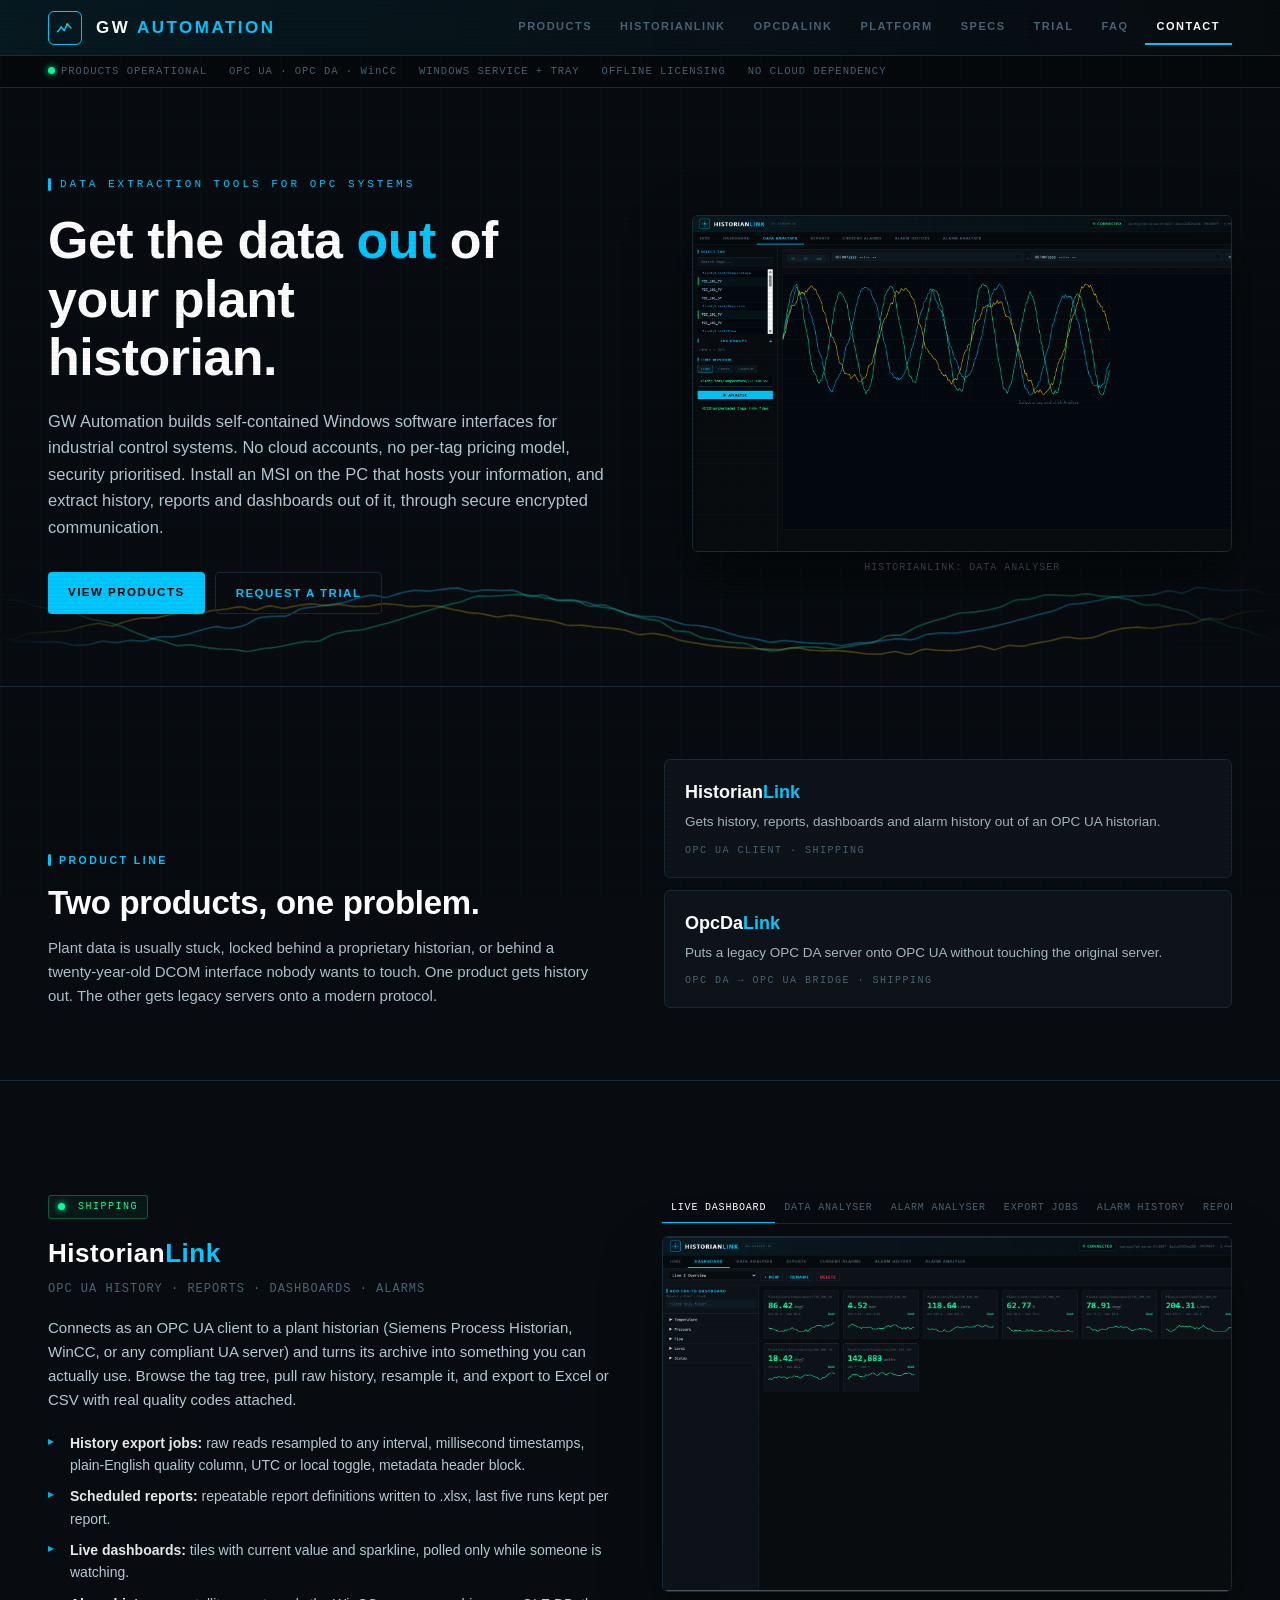
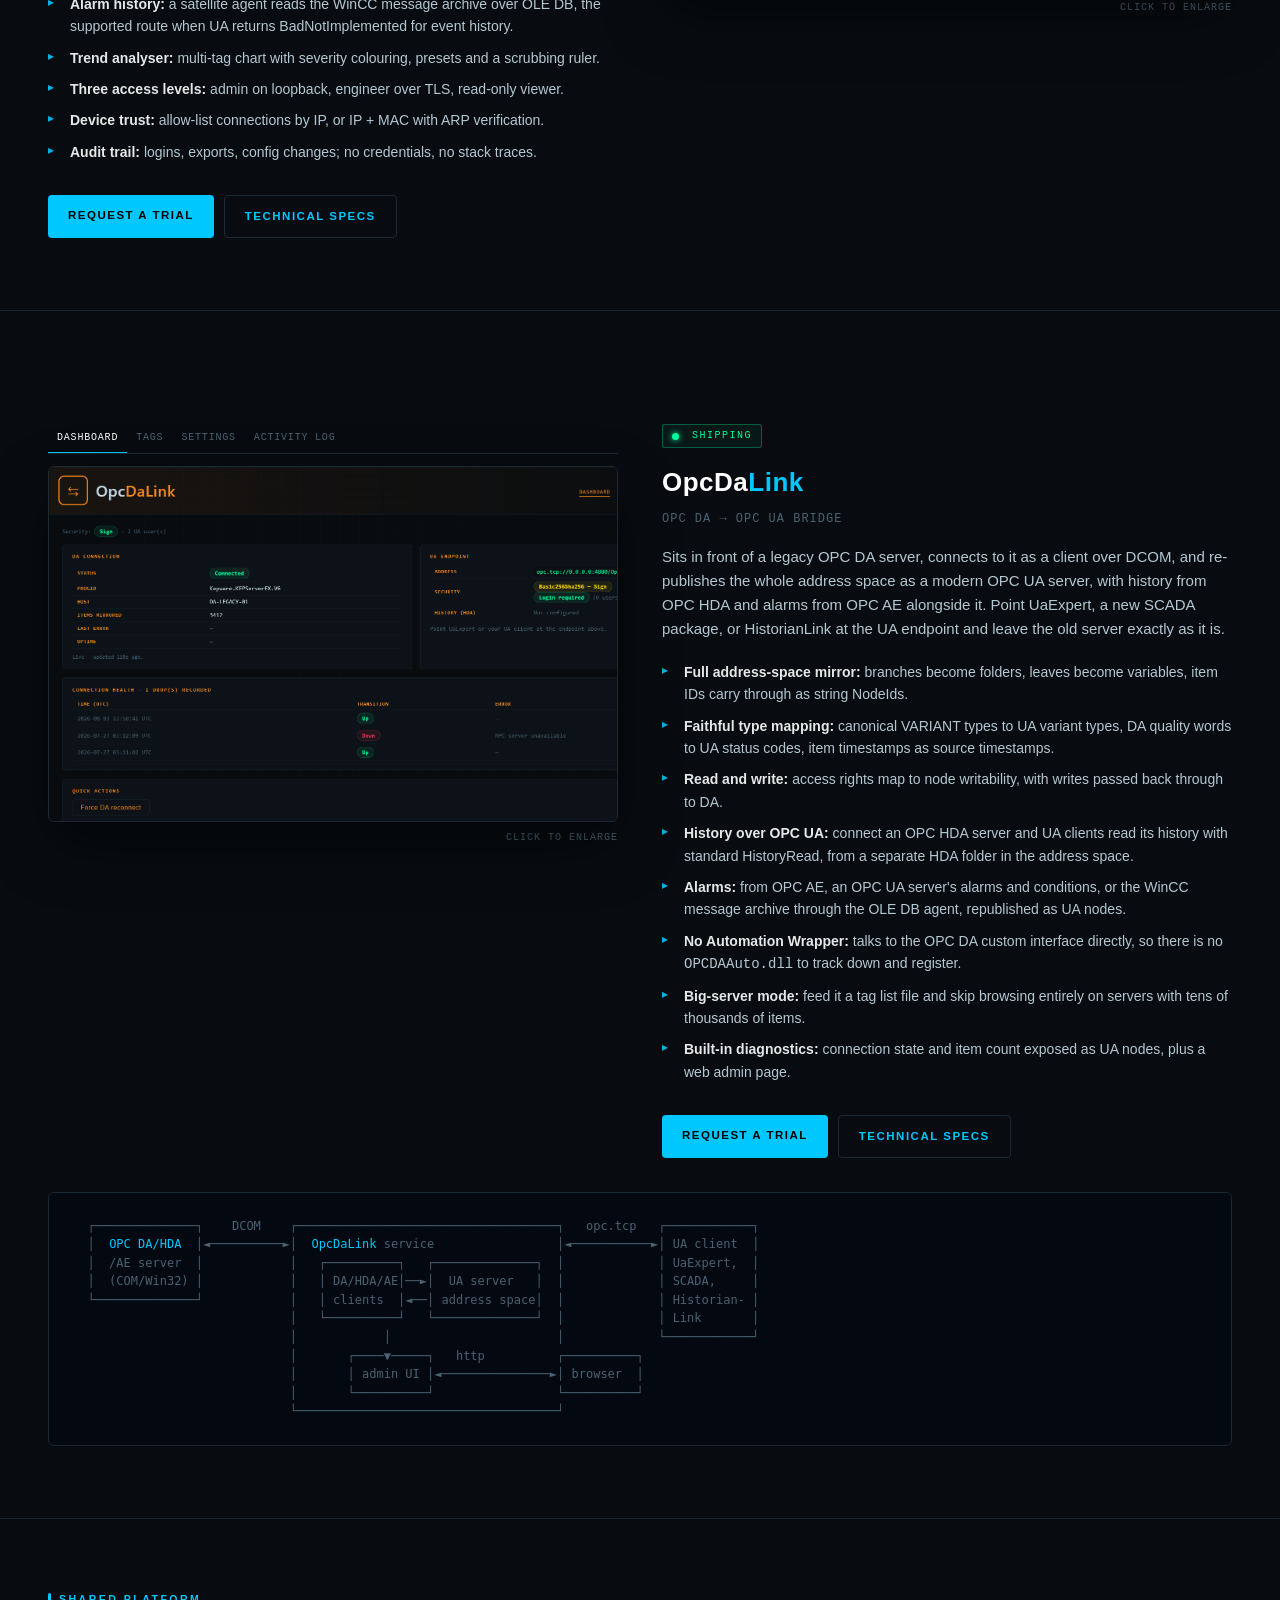
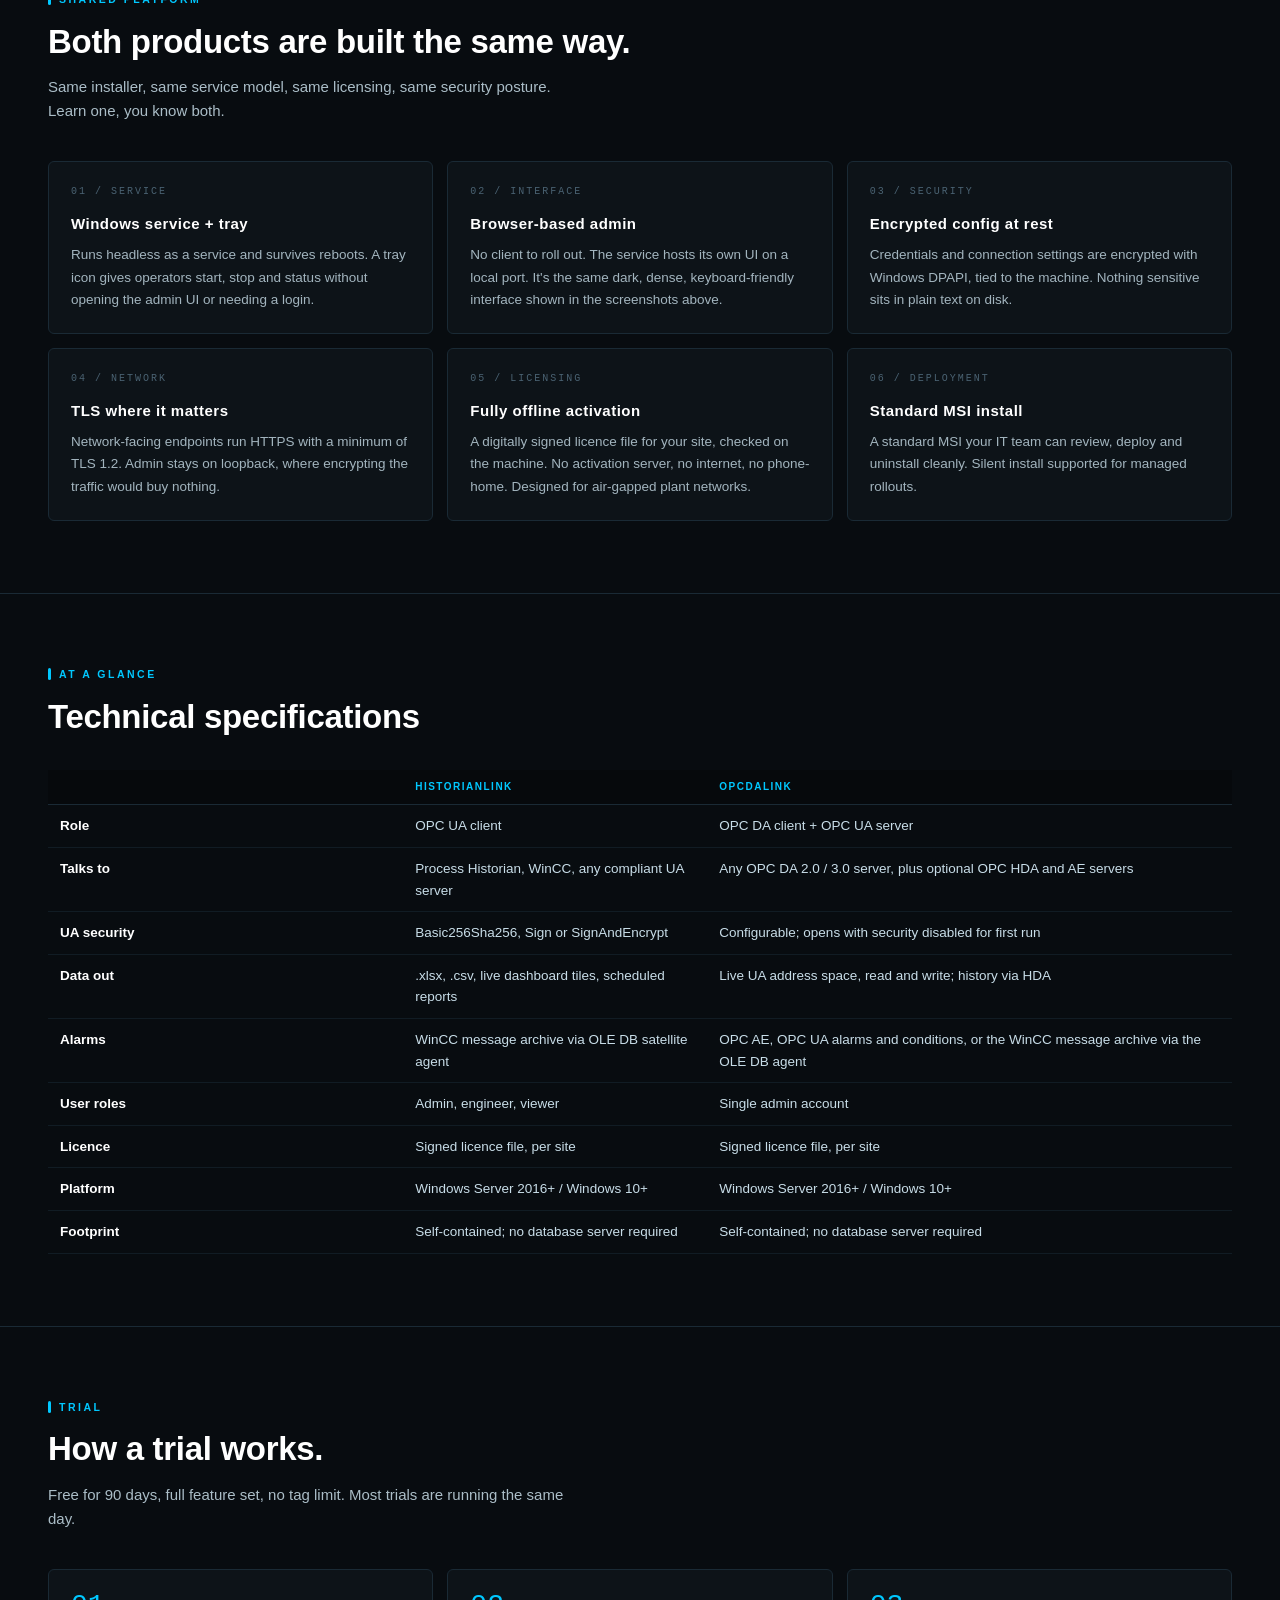
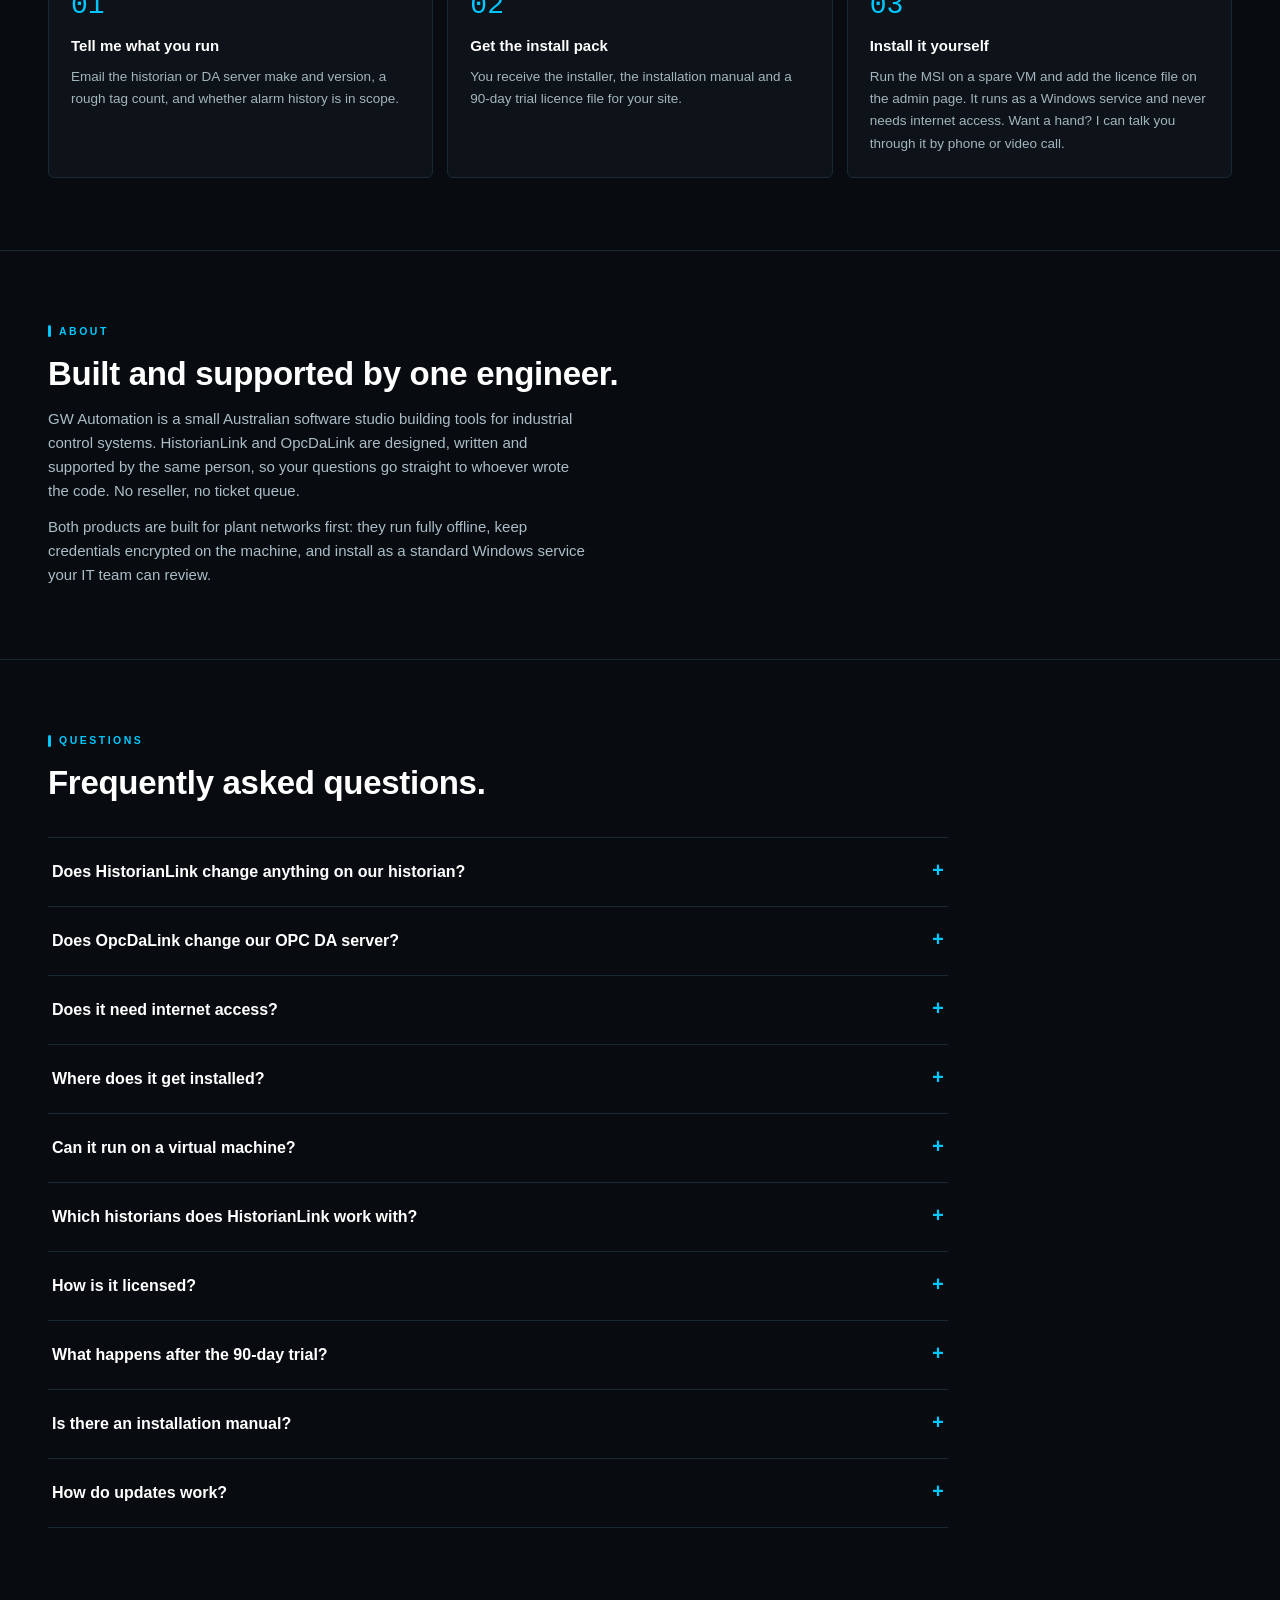
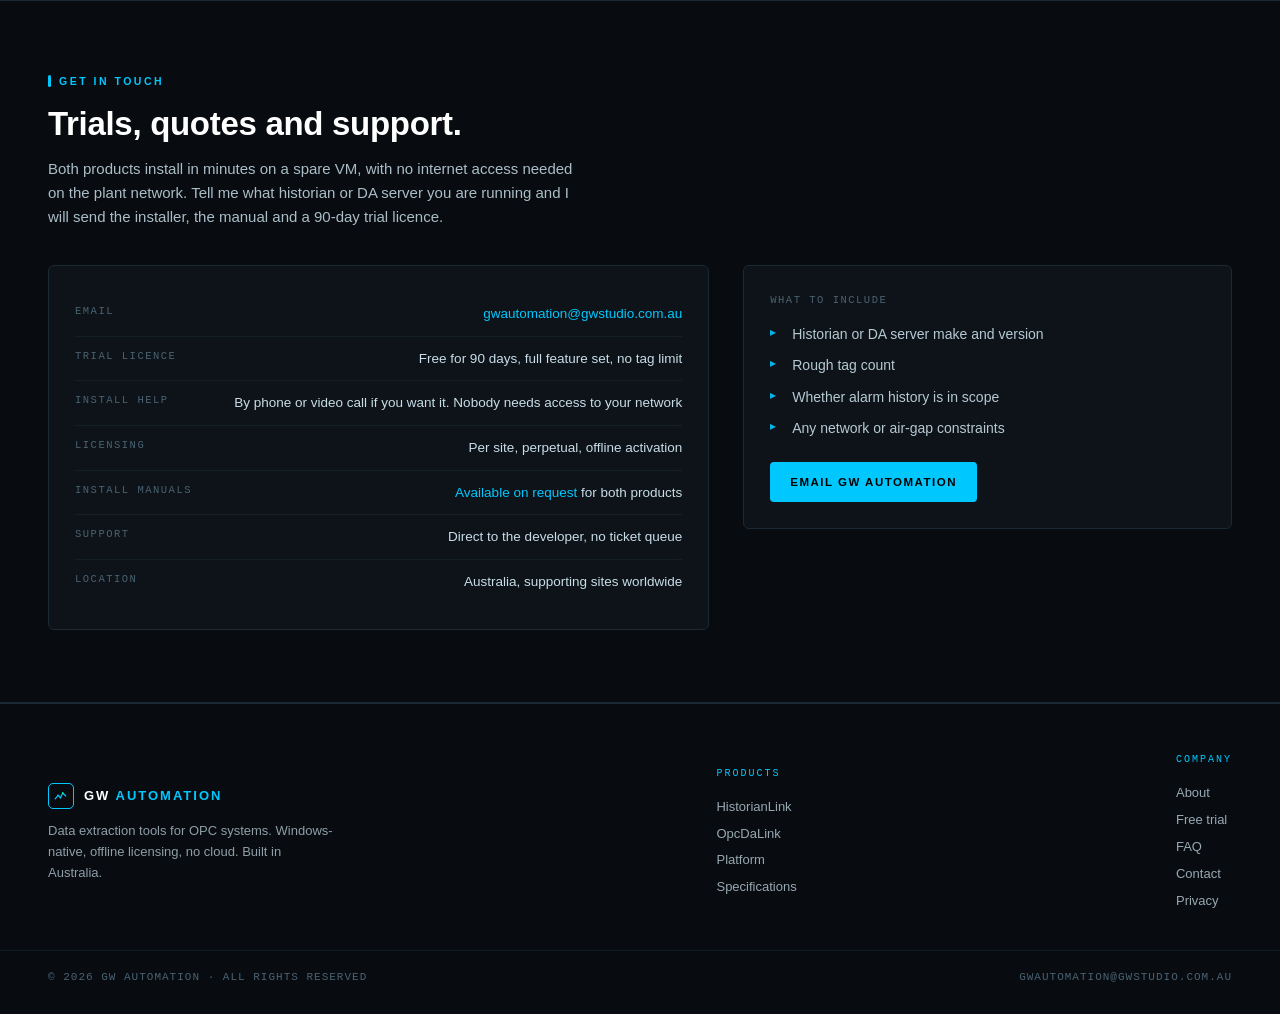
==== index.html @ f0b60c88 "Remove em dashes from site copy; fix mobile horizontal scroll - Replace every em dash with natural p" ====
<!DOCTYPE html>
<html lang="en">
<head>
<meta charset="UTF-8">
<meta name="google-site-verification" content="ki7vluGRbvZJBGD0169rjvu5cZpHx4faEcWooFUYq0U">
<meta http-equiv="Cache-Control" content="no-cache, no-store, must-revalidate">
<meta http-equiv="Pragma" content="no-cache">
<meta http-equiv="Expires" content="0">
<meta name="viewport" content="width=device-width,initial-scale=1">
<meta http-equiv="Content-Security-Policy" content="default-src 'self'; script-src 'self' 'sha256-G50p3OQJdzmNSHgmrckkRv9E5DVGNkEspwW0gLrWXBE=' https://static.cloudflareinsights.com; style-src 'self' 'unsafe-inline'; img-src 'self' data:; font-src 'self'; connect-src 'self' https://cloudflareinsights.com; object-src 'none'; base-uri 'self'; form-action 'none'; upgrade-insecure-requests">
<meta name="referrer" content="strict-origin-when-cross-origin">
<meta name="theme-color" content="#080c10">
<title>GW Automation | Data extraction tools for OPC systems</title>
<meta name="description" content="GW Automation builds Windows-native OPC tooling: HistorianLink for OPC UA history extraction, reporting and dashboards, and OpcDaLink for bridging legacy OPC DA servers to OPC UA.">
<link rel="icon" href="assets/favicon.ico" sizes="48x48">
<link rel="icon" href="assets/favicon.svg" type="image/svg+xml">
<link rel="icon" href="favicon-96.png" type="image/png" sizes="96x96">
<link rel="apple-touch-icon" href="apple-touch-icon.png">
<link rel="manifest" href="site.webmanifest">
<link rel="canonical" href="https://opctools.gwstudio.com.au/">
<meta property="og:type" content="website">
<meta property="og:site_name" content="GW Automation">
<meta property="og:url" content="https://opctools.gwstudio.com.au/">
<meta property="og:title" content="GW Automation | Data extraction tools for OPC systems">
<meta property="og:description" content="HistorianLink gets history, reports and alarms out of your OPC UA historian. OpcDaLink puts legacy OPC DA servers onto OPC UA. Windows-native, offline licensing, no cloud.">
<meta property="og:image" content="https://opctools.gwstudio.com.au/assets/og-card.png">
<meta property="og:image:width" content="1200">
<meta property="og:image:height" content="630">
<meta property="og:image:alt" content="GW Automation - Data extraction tools for OPC systems: HistorianLink and OpcDaLink">
<meta name="twitter:image" content="https://opctools.gwstudio.com.au/assets/og-card.png">
<meta name="twitter:card" content="summary_large_image">
<script>document.documentElement.className+=' js'</script>
<link rel="stylesheet" href="assets/site.css?v=5">
</head>
<body>

<header>
  <div class="hdr">
    <div class="logo" aria-hidden="true">
      <svg viewBox="0 0 24 24" fill="none" stroke="#00c8ff" stroke-width="2" stroke-linecap="round">
        <path d="M2 17l5-6 4 4 4-8 5 5"/><circle cx="7" cy="11" r="1.4" fill="#00c8ff" stroke="none"/>
        <circle cx="11" cy="15" r="1.4" fill="#00c8ff" stroke="none"/><circle cx="15" cy="7" r="1.4" fill="#00ff9d" stroke="none"/>
      </svg>
    </div>
    <span class="brand" id="txt-brand">GW <em>Automation</em></span>
    <button class="menu-btn" id="menuBtn" aria-label="Toggle menu" aria-expanded="false">≡</button>
    <nav id="nav">
      <a href="#products">Products</a>
      <a href="#historianlink">HistorianLink</a>
      <a href="#opcdalink">OpcDaLink</a>
      <a href="#platform">Platform</a>
      <a href="#specs">Specs</a>
      <a href="#trial">Trial</a>
      <a href="#faq">FAQ</a>
      <a href="#contact">Contact</a>
    </nav>
  </div>
</header>

<div class="strip">
  <div class="wrap" id="txt-status-strip"><span><span class="dot"></span>PRODUCTS OPERATIONAL</span><span>OPC UA · OPC DA · WinCC</span><span>WINDOWS SERVICE + TRAY</span><span>OFFLINE LICENSING</span><span>NO CLOUD DEPENDENCY</span></div>
</div>

<!-- ═══ HERO ═══ -->
<div class="hero">
  <canvas id="heroLines" aria-hidden="true"></canvas>
  <div class="wrap hero-grid">
    <div>
      <div class="eyebrow" id="txt-hero-eyebrow">Data extraction tools for OPC systems</div>
      <h1 id="txt-hero-title">Get the data <em>out</em> of your plant historian.</h1>
      <p class="lede" id="txt-hero-lede">GW Automation builds self-contained Windows software interfaces for industrial control systems. No cloud accounts, no per-tag pricing model, security prioritised. Install an MSI on the PC that hosts your information, and extract history, reports and dashboards out of it, through secure encrypted communication.</p>
      <div class="cta-row">
        <a href="#products" class="btn btn-a" id="txt-cta-primary">View products</a>
        <a href="#contact" class="btn btn-g" id="txt-cta-secondary">Request a trial</a>
      </div>
    </div>
    <div class="hero-media">
      <div class="shot">
        <img src="assets/hl-analyser.png?v=1" alt="HistorianLink data analyser plotting several historian tags over seven days" fetchpriority="high">
      </div>
      <div class="shot-cap">HistorianLink: data analyser</div>
    </div>
  </div>
</div>

<!-- ═══ PRODUCTS ═══ -->
<section id="products">
  <div class="wrap">
    <div class="intro-grid">
      <div>
        <div class="st" id="txt-products-eyebrow">Product line</div>
        <h2 id="txt-products-title">Two products, one problem.</h2>
        <p class="sub" id="txt-products-sub">Plant data is usually stuck, locked behind a proprietary historian, or behind a twenty-year-old DCOM interface nobody wants to touch. One product gets history out. The other gets legacy servers onto a modern protocol.</p>
      </div>
      <div class="pcards">
        <a class="pcard" href="#historianlink"><div class="pn">Historian<em>Link</em></div><div class="pd">Gets history, reports, dashboards and alarm history out of an OPC UA historian.</div><div class="pt">OPC UA client · Shipping</div></a>
        <a class="pcard" href="#opcdalink"><div class="pn">OpcDa<em>Link</em></div><div class="pd">Puts a legacy OPC DA server onto OPC UA without touching the original server.</div><div class="pt">OPC DA → OPC UA bridge · Shipping</div></a>
      </div>
    </div>
  </div>
</section>

<!-- ── HistorianLink ── -->
<section id="historianlink">
  <div class="wrap">
    <div class="prod">
      <div class="prod-copy rv">
        <span class="badge live" id="txt-hl-badge"><span class="dot"></span><span id="txt-hl-badge-text">Shipping</span></span>
        <h3 id="txt-hl-title">Historian<em>Link</em></h3>
        <div class="tagline" id="txt-hl-tagline">OPC UA history · reports · dashboards · alarms</div>
        <p class="body" id="txt-hl-body">Connects as an OPC UA client to a plant historian (Siemens Process Historian, WinCC, or any compliant UA server) and turns its archive into something you can actually use. Browse the tag tree, pull raw history, resample it, and export to Excel or CSV with real quality codes attached.</p>
        <ul class="feat" id="txt-hl-features">
          <li><b>History export jobs:</b> raw reads resampled to any interval, millisecond timestamps, plain-English quality column, UTC or local toggle, metadata header block.</li>
          <li><b>Scheduled reports:</b> repeatable report definitions written to .xlsx, last five runs kept per report.</li>
          <li><b>Live dashboards:</b> tiles with current value and sparkline, polled only while someone is watching.</li>
          <li><b>Alarm history:</b> a satellite agent reads the WinCC message archive over OLE DB, the supported route when UA returns BadNotImplemented for event history.</li>
          <li><b>Trend analyser:</b> multi-tag chart with severity colouring, presets and a scrubbing ruler.</li>
          <li><b>Three access levels:</b> admin on loopback, engineer over TLS, read-only viewer.</li>
          <li><b>Device trust:</b> allow-list connections by IP, or IP + MAC with ARP verification.</li>
          <li><b>Audit trail:</b> logins, exports, config changes; no credentials, no stack traces.</li>
        </ul>
        <div class="cta-row">
          <a href="#contact" class="btn btn-a" id="txt-hl-cta-primary">Request a trial</a>
          <a href="#specs" class="btn btn-g" id="txt-hl-cta-secondary">Technical specs</a>
        </div>
      </div>

      <div class="prod-media rv viewer" data-viewer>
        <div class="vtabs" role="tablist" aria-label="HistorianLink screens">
          <button role="tab" type="button" aria-selected="true" tabindex="0" data-src="assets/hl-dashboard.png?v=1" data-alt="HistorianLink live dashboard tiles">Live dashboard</button>
          <button role="tab" type="button" aria-selected="false" tabindex="-1" data-src="assets/hl-analyser.png?v=1" data-alt="HistorianLink data analyser showing multiple tags over a seven day window">Data analyser</button>
          <button role="tab" type="button" aria-selected="false" tabindex="-1" data-src="assets/hl-alarm-analyser.png?v=1" data-alt="HistorianLink alarm analyser showing alarm counts by source">Alarm analyser</button>
          <button role="tab" type="button" aria-selected="false" tabindex="-1" data-src="assets/hl-export.png?v=1" data-alt="HistorianLink export job queue with progress bars">Export jobs</button>
          <button role="tab" type="button" aria-selected="false" tabindex="-1" data-src="assets/hl-alarms.png?v=1" data-alt="HistorianLink alarm history table with severity colouring">Alarm history</button>
          <button role="tab" type="button" aria-selected="false" tabindex="-1" data-src="assets/hl-reports.png?v=1" data-alt="HistorianLink scheduled reports configuration">Reports</button>
        </div>
        <div class="shot" role="tabpanel">
          <img src="assets/hl-dashboard.png?v=1" alt="HistorianLink live dashboard tiles" loading="lazy">
        </div>
        <div class="vhint">Click to enlarge</div>
      </div>
    </div>
  </div>
</section>

<!-- ── OpcDaLink ── -->
<section id="opcdalink">
  <div class="wrap">
    <div class="prod flip">
      <div class="prod-copy rv">
        <span class="badge live" id="txt-da-badge"><span class="dot"></span><span id="txt-da-badge-text">Shipping</span></span>
        <h3 id="txt-da-title">OpcDa<em>Link</em></h3>
        <div class="tagline" id="txt-da-tagline">OPC DA → OPC UA bridge</div>
        <p class="body" id="txt-da-body">Sits in front of a legacy OPC DA server, connects to it as a client over DCOM, and re-publishes the whole address space as a modern OPC UA server, with history from OPC HDA and alarms from OPC AE alongside it. Point UaExpert, a new SCADA package, or HistorianLink at the UA endpoint and leave the old server exactly as it is.</p>
        <ul class="feat" id="txt-da-features">
          <li><b>Full address-space mirror:</b> branches become folders, leaves become variables, item IDs carry through as string NodeIds.</li>
          <li><b>Faithful type mapping:</b> canonical VARIANT types to UA variant types, DA quality words to UA status codes, item timestamps as source timestamps.</li>
          <li><b>Read and write:</b> access rights map to node writability, with writes passed back through to DA.</li>
          <li><b>History over OPC UA:</b> connect an OPC HDA server and UA clients read its history with standard HistoryRead, from a separate HDA folder in the address space.</li>
          <li><b>Alarms:</b> from OPC AE, an OPC UA server's alarms and conditions, or the WinCC message archive through the OLE DB agent, republished as UA nodes.</li>
          <li><b>No Automation Wrapper:</b> talks to the OPC DA custom interface directly, so there is no <code>OPCDAAuto.dll</code> to track down and register.</li>
          <li><b>Big-server mode:</b> feed it a tag list file and skip browsing entirely on servers with tens of thousands of items.</li>
          <li><b>Built-in diagnostics:</b> connection state and item count exposed as UA nodes, plus a web admin page.</li>
        </ul>
        <div class="cta-row">
          <a href="#contact" class="btn btn-a" id="txt-da-cta-primary">Request a trial</a>
          <a href="#specs" class="btn btn-g" id="txt-da-cta-secondary">Technical specs</a>
        </div>
      </div>

      <div class="prod-media rv viewer" data-viewer>
        <div class="vtabs" role="tablist" aria-label="OpcDaLink screens">
          <button role="tab" type="button" aria-selected="true" tabindex="0" data-src="assets/da-dashboard.png?v=1" data-alt="OpcDaLink dashboard showing DA connection status, UA endpoint and mirrored item count">Dashboard</button>
          <button role="tab" type="button" aria-selected="false" tabindex="-1" data-src="assets/da-tags.png?v=1" data-alt="OpcDaLink tags page listing the mirrored DA address space with live values and quality">Tags</button>
          <button role="tab" type="button" aria-selected="false" tabindex="-1" data-src="assets/da-settings.png?v=1" data-alt="OpcDaLink settings page with DA connection, UA security and certificate configuration">Settings</button>
          <button role="tab" type="button" aria-selected="false" tabindex="-1" data-src="assets/da-logs.png?v=1" data-alt="OpcDaLink activity log showing sessions, writes and quality events">Activity log</button>
        </div>
        <div class="shot" role="tabpanel">
          <img src="assets/da-dashboard.png?v=1" alt="OpcDaLink dashboard showing DA connection status, UA endpoint and mirrored item count" loading="lazy">
        </div>
        <div class="vhint">Click to enlarge</div>
      </div>
    </div>

    <div class="arch rv" aria-label="OpcDaLink architecture diagram">
<pre>  ┌──────────────┐    DCOM    ┌────────────────────────────────────┐   opc.tcp   ┌────────────┐
  │  <b>OPC DA/HDA</b>  │◄──────────►│  <b>OpcDaLink</b> service                 │◄───────────►│ UA client  │
  │  /AE server  │            │   ┌──────────┐   ┌──────────────┐  │             │ UaExpert,  │
  │  (COM/Win32) │            │   │ DA/HDA/AE│──►│  UA server   │  │             │ SCADA,     │
  └──────────────┘            │   │ clients  │◄──│ address space│  │             │ Historian- │
                              │   └──────────┘   └──────────────┘  │             │ Link       │
                              │            │                       │             └────────────┘
                              │       ┌────▼─────┐   http          ┌──────────┐
                              │       │ admin UI │◄───────────────►│ browser  │
                              │       └──────────┘                 └──────────┘
                              └────────────────────────────────────┘</pre>
    </div>
  </div>
</section>

<!-- ═══ PLATFORM ═══ -->
<section id="platform">
  <div class="wrap">
    <div class="st" id="txt-platform-eyebrow">Shared platform</div>
    <h2 id="txt-platform-title">Both products are built the same way.</h2>
    <p class="sub" id="txt-platform-sub">Same installer, same service model, same licensing, same security posture. Learn one, you know both.</p>

    <div class="cards" id="txt-platform-cards">
      <div class="card rv"><div class="num">01 / SERVICE</div><h4>Windows service + tray</h4><p>Runs headless as a service and survives reboots. A tray icon gives operators start, stop and status without opening the admin UI or needing a login.</p></div>
      <div class="card rv"><div class="num">02 / INTERFACE</div><h4>Browser-based admin</h4><p>No client to roll out. The service hosts its own UI on a local port. It's the same dark, dense, keyboard-friendly interface shown in the screenshots above.</p></div>
      <div class="card rv"><div class="num">03 / SECURITY</div><h4>Encrypted config at rest</h4><p>Credentials and connection settings are encrypted with Windows DPAPI, tied to the machine. Nothing sensitive sits in plain text on disk.</p></div>
      <div class="card rv"><div class="num">04 / NETWORK</div><h4>TLS where it matters</h4><p>Network-facing endpoints run HTTPS with a minimum of TLS 1.2. Admin stays on loopback, where encrypting the traffic would buy nothing.</p></div>
      <div class="card rv"><div class="num">05 / LICENSING</div><h4>Fully offline activation</h4><p>A digitally signed licence file for your site, checked on the machine. No activation server, no internet, no phone-home. Designed for air-gapped plant networks.</p></div>
      <div class="card rv"><div class="num">06 / DEPLOYMENT</div><h4>Standard MSI install</h4><p>A standard MSI your IT team can review, deploy and uninstall cleanly. Silent install supported for managed rollouts.</p></div>
    </div>
  </div>
</section>

<!-- ═══ SPECS ═══ -->
<section id="specs">
  <div class="wrap">
    <div class="st" id="txt-specs-eyebrow">At a glance</div>
    <h2 id="txt-specs-title">Technical specifications</h2>

    <table class="spec">
      <thead>
        <tr><th>&nbsp;</th><th>HistorianLink</th><th>OpcDaLink</th></tr>
      </thead>
      <tbody id="txt-spec-rows">
        <tr><td>Role</td><td>OPC UA client</td><td>OPC DA client + OPC UA server</td></tr>
        <tr><td>Talks to</td><td>Process Historian, WinCC, any compliant UA server</td><td>Any OPC DA 2.0 / 3.0 server, plus optional OPC HDA and AE servers</td></tr>
        <tr><td>UA security</td><td>Basic256Sha256, Sign or SignAndEncrypt</td><td>Configurable; opens with security disabled for first run</td></tr>
        <tr><td>Data out</td><td>.xlsx, .csv, live dashboard tiles, scheduled reports</td><td>Live UA address space, read and write; history via HDA</td></tr>
        <tr><td>Alarms</td><td>WinCC message archive via OLE DB satellite agent</td><td>OPC AE, OPC UA alarms and conditions, or the WinCC message archive via the OLE DB agent</td></tr>
        <tr><td>User roles</td><td>Admin, engineer, viewer</td><td>Single admin account</td></tr>
        <tr><td>Licence</td><td>Signed licence file, per site</td><td>Signed licence file, per site</td></tr>
        <tr><td>Platform</td><td>Windows Server 2016+ / Windows 10+</td><td>Windows Server 2016+ / Windows 10+</td></tr>
        <tr><td>Footprint</td><td>Self-contained; no database server required</td><td>Self-contained; no database server required</td></tr>
      </tbody>
    </table>
  </div>
</section>

<!-- ═══ TRIAL ═══ -->
<section id="trial">
  <div class="wrap">
    <div class="st">Trial</div>
    <h2>How a trial works.</h2>
    <p class="sub">Free for 90 days, full feature set, no tag limit. Most trials are running the same day.</p>
    <div class="steps">
      <div class="step rv"><div class="num">01</div><h4>Tell me what you run</h4><p>Email the historian or DA server make and version, a rough tag count, and whether alarm history is in scope.</p></div>
      <div class="step rv"><div class="num">02</div><h4>Get the install pack</h4><p>You receive the installer, the installation manual and a 90-day trial licence file for your site.</p></div>
      <div class="step rv"><div class="num">03</div><h4>Install it yourself</h4><p>Run the MSI on a spare VM and add the licence file on the admin page. It runs as a Windows service and never needs internet access. Want a hand? I can talk you through it by phone or video call.</p></div>
    </div>
  </div>
</section>

<!-- ═══ ABOUT ═══ -->
<section id="about">
  <div class="wrap about">
    <div class="st">About</div>
    <h2>Built and supported by one engineer.</h2>
    <p class="sub">GW Automation is a small Australian software studio building tools for industrial control systems. HistorianLink and OpcDaLink are designed, written and supported by the same person, so your questions go straight to whoever wrote the code. No reseller, no ticket queue.</p>
    <p class="sub">Both products are built for plant networks first: they run fully offline, keep credentials encrypted on the machine, and install as a standard Windows service your IT team can review.</p>
  </div>
</section>

<!-- ═══ FAQ ═══ -->
<section id="faq">
  <div class="wrap">
    <div class="st">Questions</div>
    <h2>Frequently asked questions.</h2>
    <div class="faq">
      <details class="rv"><summary>Does HistorianLink change anything on our historian?</summary><p>No. HistorianLink is read-only: it connects as an OPC UA client and only reads tags and history. It never writes values or changes the historian's configuration.</p></details>
      <details class="rv"><summary>Does OpcDaLink change our OPC DA server?</summary><p>No. It connects as an ordinary OPC DA client and leaves the server's configuration exactly as it is. UA clients can only write to items the DA server already allows writes on.</p></details>
      <details class="rv"><summary>Does it need internet access?</summary><p>No. Licensing is checked on the machine itself, with no activation server and no phone-home, so both products run on fully air-gapped plant networks.</p></details>
      <details class="rv"><summary>Where does it get installed?</summary><p>On a Windows PC or server that can reach your historian or DA server: the historian machine itself, or a separate machine on the same network. It runs on Windows Server 2016+ and Windows 10+.</p></details>
      <details class="rv"><summary>Can it run on a virtual machine?</summary><p>Yes. Both products run happily on a VM, and most trials start on a spare one.</p></details>
      <details class="rv"><summary>Which historians does HistorianLink work with?</summary><p>Siemens Process Historian, WinCC, and any server that provides history over OPC UA. Alarm history from WinCC is read through a small satellite agent on the WinCC server.</p></details>
      <details class="rv"><summary>How is it licensed?</summary><p>Per site, with a perpetual licence and fully offline activation. The licence isn't tied to one computer, so replacing or moving a server doesn't need a new one. There's no per-tag pricing. Email for a quote.</p></details>
      <details class="rv"><summary>What happens after the 90-day trial?</summary><p>You get a permanent licence for your site. Add it on the admin page and everything you set up during the trial carries straight over, with no reinstall. The software shows how many trial days are left, so it never stops by surprise.</p></details>
      <details class="rv"><summary>Is there an installation manual?</summary><p>Yes, a full installation and commissioning manual for each product, covering planning, firewall rules, security hardening, upgrades and troubleshooting. It's sent with every trial, or <a href="mailto:gwautomation@gwstudio.com.au?subject=Installation%20manual%20request">email to request a copy</a> for your IT or security team to review first.</p></details>
      <details class="rv"><summary>How do updates work?</summary><p>A new version is a new installer run over the top of the old one. Your configuration, licence and reports are kept.</p></details>
    </div>
  </div>
</section>

<!-- ═══ CONTACT ═══ -->
<section id="contact">
  <div class="wrap">
    <div class="st" id="txt-contact-eyebrow">Get in touch</div>
    <h2 id="txt-contact-title">Trials, quotes and support.</h2>
    <p class="sub" id="txt-contact-sub">Both products install in minutes on a spare VM, with no internet access needed on the plant network. Tell me what historian or DA server you are running and I will send the installer, the manual and a 90-day trial licence.</p>

    <div class="contact-grid">
      <div class="cbox rv" id="txt-contact-rows">
        <div class="row"><span class="k">Email</span><span class="v"><a href="mailto:gwautomation@gwstudio.com.au">gwautomation@gwstudio.com.au</a></span></div>
        <div class="row"><span class="k">Trial licence</span><span class="v">Free for 90 days, full feature set, no tag limit</span></div>
        <div class="row"><span class="k">Install help</span><span class="v">By phone or video call if you want it. Nobody needs access to your network</span></div>
        <div class="row"><span class="k">Licensing</span><span class="v">Per site, perpetual, offline activation</span></div>
        <div class="row"><span class="k">Install manuals</span><span class="v"><a href="mailto:gwautomation@gwstudio.com.au?subject=Installation%20manual%20request">Available on request</a> for both products</span></div>
        <div class="row"><span class="k">Support</span><span class="v">Direct to the developer, no ticket queue</span></div>
        <div class="row"><span class="k">Location</span><span class="v">Australia, supporting sites worldwide</span></div>
      </div>

      <div class="cbox rv">
        <div class="k" style="margin-bottom:14px">What to include</div>
        <ul class="feat" style="margin-top:0" id="txt-contact-includes">
          <li>Historian or DA server make and version</li>
          <li>Rough tag count</li>
          <li>Whether alarm history is in scope</li>
          <li>Any network or air-gap constraints</li>
        </ul>
        <a href="mailto:gwautomation@gwstudio.com.au?subject=GW%20Automation%20trial%20request" id="txt-contact-button" class="btn btn-a" style="margin-top:22px">Email GW Automation</a>
      </div>
    </div>
  </div>
</section>

<footer>
  <div class="wrap fgrid">
    <div class="fbrand">
      <div class="row1">
        <div class="logo" aria-hidden="true"><svg viewBox="0 0 24 24" fill="none" stroke="#00c8ff" stroke-width="2" stroke-linecap="round"><path d="M2 17l5-6 4 4 4-8 5 5"/><circle cx="7" cy="11" r="1.4" fill="#00c8ff" stroke="none"/><circle cx="11" cy="15" r="1.4" fill="#00c8ff" stroke="none"/><circle cx="15" cy="7" r="1.4" fill="#00ff9d" stroke="none"/></svg></div>
        <span class="brand">GW <em>Automation</em></span>
      </div>
      <p>Data extraction tools for OPC systems. Windows-native, offline licensing, no cloud. Built in Australia.</p>
    </div>
    <div class="fcol">
      <h5>Products</h5>
      <a href="#historianlink">HistorianLink</a>
      <a href="#opcdalink">OpcDaLink</a>
      <a href="#platform">Platform</a>
      <a href="#specs">Specifications</a>
    </div>
    <div class="fcol">
      <h5>Company</h5>
      <a href="#about">About</a>
      <a href="#trial">Free trial</a>
      <a href="#faq">FAQ</a>
      <a href="#contact">Contact</a>
      <a href="privacy/">Privacy</a>
    </div>
  </div>
  <div class="wrap fbot">
    <span>© <span id="yr">2026</span> GW AUTOMATION · ALL RIGHTS RESERVED</span>
    <a href="mailto:gwautomation@gwstudio.com.au">GWAUTOMATION@GWSTUDIO.COM.AU</a>
  </div>
</footer>

<div id="lightbox" role="dialog" aria-modal="true" aria-label="Screenshot preview">
  <button class="lb-close" id="lbClose" aria-label="Close">✕ Close</button>
  <img id="lbImg" src="" alt="">
  <div class="lb-cap" id="lbCap"></div>
</div>

<script src="assets/site.js?v=3"></script>
<!-- Cloudflare Web Analytics --><script type='module' src='https://static.cloudflareinsights.com/beacon.min.js' data-cf-beacon='{"token": "8b0d29eb9cca403e8e6900666772bc1c"}'></script><!-- End Cloudflare Web Analytics -->
</body>
</html>
---- assets/site.css ----
/* GW Automation - site styles */
:root{
  --bg:#080c10;--panel:#0d1318;--panel2:#0a1015;--border:#1a2a35;
  --accent:#00c8ff;--accent2:#00ff9d;--warn:#ffd700;--danger:#ff3b5c;
  --text:#c8dde8;--muted:#4a6272;
  --ff:'Segoe UI',Arial,sans-serif;--fm:Consolas,'Courier New',monospace;
  --max:none;
}
*{box-sizing:border-box;margin:0;padding:0}
html{scroll-behavior:smooth}
body{background:var(--bg);color:var(--text);font-family:var(--ff);font-size:15px;line-height:1.6;
  -webkit-font-smoothing:antialiased;overflow-x:hidden}

/* scanlines + grid, straight from the product UI */
body::before{content:'';position:fixed;inset:0;pointer-events:none;z-index:9999;
  background:repeating-linear-gradient(0deg,transparent,transparent 2px,rgba(0,0,0,.04) 2px,rgba(0,0,0,.04) 4px)}
body::after{content:'';position:fixed;inset:0;pointer-events:none;z-index:0;
  background-image:linear-gradient(rgba(0,200,255,.025) 1px,transparent 1px),
  linear-gradient(90deg,rgba(0,200,255,.025) 1px,transparent 1px);background-size:40px 40px}
.wrap{max-width:var(--max);margin:0 auto;padding:0 48px;position:relative;z-index:1}

/* ── Header ── */
header{position:sticky;top:0;z-index:100;border-bottom:1px solid var(--border);height:56px;
  background:linear-gradient(90deg,rgba(0,200,255,.07),rgba(8,12,16,.92));backdrop-filter:blur(10px)}
.hdr{max-width:var(--max);margin:0 auto;padding:0 48px;height:100%;display:flex;align-items:center;gap:14px}
.logo{width:34px;height:34px;border:1.5px solid var(--accent);border-radius:6px;display:grid;place-items:center;flex-shrink:0}
.logo svg{width:18px;height:18px}
.brand{font-size:17px;font-weight:700;letter-spacing:2.5px;color:#fff;text-transform:uppercase;white-space:nowrap}
.brand em{color:var(--accent);font-style:normal}
nav{margin-left:auto;display:flex;align-items:center;gap:4px}
nav a{color:var(--muted);text-decoration:none;font-size:11px;font-weight:700;letter-spacing:1.5px;
  text-transform:uppercase;padding:8px 12px;border-bottom:2px solid transparent;transition:.15s}
nav a:hover{color:var(--accent);border-bottom-color:var(--accent)}
.menu-btn{display:none;margin-left:auto;background:transparent;border:1px solid var(--border);color:var(--accent);
  border-radius:4px;padding:6px 11px;font-family:var(--fm);font-size:15px;cursor:pointer}

/* ── Status strip ── */
.strip{border-bottom:1px solid var(--border);background:rgba(0,0,0,.25);font-family:var(--fm);font-size:10.5px;
  letter-spacing:1px;color:var(--muted);position:relative;z-index:1}
.strip .wrap{display:flex;gap:22px;padding-top:7px;padding-bottom:7px;flex-wrap:wrap;align-items:center}
.dot{width:7px;height:7px;border-radius:50%;background:var(--accent2);box-shadow:0 0 6px var(--accent2);
  animation:pulse 2s infinite;display:inline-block;margin-right:6px}
@keyframes pulse{0%,100%{opacity:1}50%{opacity:.35}}

/* ── Hero ── */
.hero{padding:88px 0 72px;border-bottom:1px solid var(--border);position:relative;overflow:hidden}
.eyebrow{font-family:var(--fm);font-size:11px;letter-spacing:3px;text-transform:uppercase;color:var(--accent);
  margin-bottom:18px;display:flex;align-items:center;gap:9px}
.eyebrow::before{content:'';width:3px;height:13px;background:var(--accent);border-radius:2px}
h1{font-size:clamp(30px,5.2vw,52px);line-height:1.12;font-weight:700;color:#fff;letter-spacing:-.5px;max-width:16ch}
h1 em{color:var(--accent);font-style:normal}
.lede{margin-top:22px;max-width:62ch;font-size:16.5px;color:var(--text);opacity:.9}
.cta-row{margin-top:32px;display:flex;gap:10px;flex-wrap:wrap}
.btn{font-family:var(--ff);font-weight:700;font-size:11.5px;letter-spacing:1.5px;text-transform:uppercase;
  border:none;cursor:pointer;border-radius:4px;padding:11px 20px;text-decoration:none;display:inline-block;transition:.2s}
.btn-a{background:var(--accent);color:#000}.btn-a:hover{background:#33d4ff}
.btn-g{background:transparent;color:var(--accent);border:1px solid var(--border)}
.btn-g:hover{border-color:var(--accent);background:rgba(0,200,255,.06)}

/* hero / intro two-column */
.hero-grid{display:grid;grid-template-columns:1.05fr .95fr;gap:48px;align-items:center}
.hero-media .shot{aspect-ratio:16/10;box-shadow:0 24px 60px rgba(0,0,0,.55)}
.intro-grid{display:grid;grid-template-columns:1fr 1fr;gap:48px;align-items:end}
.pcards{display:grid;gap:12px}
.pcard{display:block;text-decoration:none;background:var(--panel);border:1px solid var(--border);border-radius:6px;padding:18px 20px;transition:border-color .18s}
.pcard:hover{border-color:var(--accent)}
.pcard .pn{font-size:18px;font-weight:700;color:#fff}.pcard .pn em{color:var(--accent);font-style:normal}
.pcard .pd{font-size:13.5px;color:var(--text);opacity:.8;margin-top:4px}
.pcard .pt{font-family:var(--fm);font-size:10px;letter-spacing:1.5px;color:var(--muted);text-transform:uppercase;margin-top:10px}
/* trial steps */
.steps{display:grid;grid-template-columns:repeat(3,1fr);gap:14px;margin-top:38px;counter-reset:st}
.step{background:var(--panel);border:1px solid var(--border);border-radius:6px;padding:22px}
.step .num{font-family:var(--fm);font-size:28px;color:var(--accent);line-height:1;margin-bottom:14px}
.step h4{font-size:15px;color:#fff;font-weight:700;margin-bottom:8px}
.step p{font-size:13.5px;opacity:.8;line-height:1.65}
.about p+p{margin-top:12px}

/* ── Sections ── */
section{padding:72px 0;border-bottom:1px solid var(--border);position:relative;z-index:1}
.st{font-size:10.5px;font-weight:700;letter-spacing:2.5px;color:var(--accent);text-transform:uppercase;
  margin-bottom:14px;display:flex;align-items:center;gap:8px}
.st::before{content:'';width:3px;height:12px;background:var(--accent);border-radius:2px}
h2{font-size:clamp(23px,3.4vw,33px);color:#fff;font-weight:700;letter-spacing:-.3px;line-height:1.2}
.sub{margin-top:14px;max-width:65ch;color:var(--text);opacity:.85}

/* ── Product ── */
.prod{display:grid;grid-template-columns:minmax(0,1fr) minmax(0,1fr);gap:44px;align-items:start;margin-top:40px}
.prod.flip .prod-media{order:-1}
.badge{display:inline-flex;align-items:center;gap:7px;font-family:var(--fm);font-size:10px;letter-spacing:1.5px;
  text-transform:uppercase;border:1px solid var(--border);border-radius:3px;padding:3px 9px;color:var(--muted);margin-bottom:14px}
.badge.live{color:var(--accent2);border-color:rgba(0,255,157,.3);background:rgba(0,255,157,.05)}
.badge.beta{color:var(--warn);border-color:rgba(255,215,0,.3);background:rgba(255,215,0,.05)}
h3{font-size:26px;color:#fff;font-weight:700;letter-spacing:.5px}
h3 em{color:var(--accent);font-style:normal}
.tagline{font-family:var(--fm);font-size:12px;color:var(--muted);letter-spacing:1px;margin-top:6px;text-transform:uppercase}
.prod p.body{margin-top:16px;opacity:.9}
ul.feat{list-style:none;margin-top:20px;display:flex;flex-direction:column;gap:9px}
ul.feat li{font-size:14px;padding-left:22px;position:relative;color:var(--text);opacity:.9}
ul.feat li::before{content:'▸';position:absolute;left:0;color:var(--accent);font-size:12px}
ul.feat li b{color:#fff;font-weight:600}

/* screenshot placeholders */
.shot{position:relative;background:var(--panel2);border:1px solid var(--border);border-radius:6px;overflow:hidden;
  aspect-ratio:16/10;transition:border-color .2s;cursor:zoom-in}
.shot:hover{border-color:var(--accent)}
.shot img{width:100%;height:100%;object-fit:cover;object-position:top left;display:block;position:relative;z-index:2}

/* ── Lightbox ── */
#lightbox{position:fixed;inset:0;z-index:10000;display:none;align-items:center;justify-content:center;
  background:rgba(4,8,10,.92);backdrop-filter:blur(3px);cursor:zoom-out;padding:5vh 4vw}
#lightbox.open{display:flex}
#lightbox img{max-width:100%;max-height:100%;border:1px solid var(--border);border-radius:6px;
  box-shadow:0 20px 70px rgba(0,0,0,.7);cursor:zoom-out;
  animation:lbIn .18s ease}
#lightbox .lb-cap{position:absolute;bottom:22px;left:0;right:0;text-align:center;font-family:var(--fm);
  font-size:11px;letter-spacing:1.5px;color:var(--muted);text-transform:uppercase;pointer-events:none}
#lightbox .lb-close{position:absolute;top:18px;right:24px;font-family:var(--fm);font-size:13px;color:var(--muted);
  border:1px solid var(--border);border-radius:4px;padding:5px 10px;cursor:pointer;background:rgba(13,19,24,.8)}
#lightbox .lb-close:hover{color:var(--accent);border-color:var(--accent)}
@keyframes lbIn{from{opacity:0;transform:scale(.97)}to{opacity:1;transform:scale(1)}}
@media (prefers-reduced-motion:reduce){#lightbox img{animation:none}}
.shot .ph{position:absolute;inset:0;z-index:1;display:flex;flex-direction:column;align-items:center;justify-content:center;
  gap:10px;text-align:center;padding:20px;
  background-image:linear-gradient(rgba(0,200,255,.04) 1px,transparent 1px),linear-gradient(90deg,rgba(0,200,255,.04) 1px,transparent 1px);
  background-size:22px 22px}
.ph .ico{font-family:var(--fm);font-size:24px;color:var(--border)}
.ph .lbl{font-family:var(--fm);font-size:10.5px;color:var(--muted);letter-spacing:1.5px;text-transform:uppercase}
.ph .path{font-family:var(--fm);font-size:10px;color:var(--accent);opacity:.6;word-break:break-all}
.shot-cap{font-family:var(--fm);font-size:10px;color:var(--muted);letter-spacing:1px;
  text-transform:uppercase;margin-top:8px;text-align:center}
.shot-grid{display:grid;grid-template-columns:1fr 1fr;gap:14px;margin-top:16px}

/* ── Capability cards ── */
.cards{display:grid;grid-template-columns:repeat(3,1fr);gap:14px;margin-top:38px}
.card{background:var(--panel);border:1px solid var(--border);border-radius:6px;padding:22px;transition:border-color .18s}
.card:hover{border-color:var(--accent)}
.card .num{font-family:var(--fm);font-size:10px;color:var(--muted);letter-spacing:2px;margin-bottom:12px}
.card h4{font-size:15px;color:#fff;font-weight:700;letter-spacing:.5px;margin-bottom:8px}
.card p{font-size:13.5px;color:var(--text);opacity:.8;line-height:1.65}

/* ── Architecture ── */
.arch{margin-top:34px;background:#040810;border:1px solid var(--border);border-radius:6px;padding:24px;overflow-x:auto}
.arch pre{font-family:Consolas,'DejaVu Sans Mono','Courier New',monospace;font-size:12px;line-height:1.55;color:var(--muted);white-space:pre}
.arch pre b{color:var(--accent);font-weight:400}
.arch pre i{color:var(--accent2);font-style:normal}

/* ── Spec table ── */
.spec{margin-top:34px;width:100%;border-collapse:collapse;font-size:13.5px}
.spec th{text-align:left;padding:9px 12px;font-size:10px;letter-spacing:1.5px;text-transform:uppercase;
  color:var(--accent);border-bottom:1px solid var(--border);font-weight:700;background:rgba(0,0,0,.2)}
.spec td{padding:10px 12px;border-bottom:1px solid rgba(26,42,53,.55);vertical-align:top}
.spec tr:hover td{background:rgba(0,200,255,.03)}
.spec td:first-child{color:#fff;font-weight:600;width:30%}
.spec td .mono{font-family:var(--fm);font-size:12px;color:var(--accent2)}

/* ── Contact ── */
.contact-grid{display:grid;grid-template-columns:1.15fr .85fr;gap:34px;margin-top:36px;align-items:start}
.cbox{background:var(--panel);border:1px solid var(--border);border-radius:6px;padding:26px}
.cbox .row{display:flex;justify-content:space-between;gap:14px;padding:11px 0;border-bottom:1px solid rgba(26,42,53,.55);
  font-size:13.5px;flex-wrap:wrap}
.cbox .row:last-child{border-bottom:none}
.cbox .k{font-family:var(--fm);font-size:10.5px;color:var(--muted);letter-spacing:1.5px;text-transform:uppercase}
.cbox .v{color:var(--text)}
.cbox a:not(.btn){color:var(--accent);text-decoration:none}
.cbox a:not(.btn):hover{text-decoration:underline}

/* ── FAQ ── */
.faq{margin-top:34px;border-top:1px solid var(--border);max-width:900px}
.faq details{border-bottom:1px solid var(--border)}
.faq summary{list-style:none;cursor:pointer;display:flex;justify-content:space-between;align-items:center;gap:20px;
  padding:18px 4px;font-size:16px;font-weight:600;color:#fff}
.faq summary::-webkit-details-marker{display:none}
.faq summary::after{content:'+';font-family:var(--fm);font-size:20px;color:var(--accent);flex-shrink:0;transition:transform .2s}
.faq details[open] summary::after{transform:rotate(45deg)}
.faq summary:hover{color:var(--accent)}
.faq details p{padding:0 4px 20px;max-width:75ch;opacity:.88;margin-top:-4px}

/* ── Footer ── */
footer{padding:36px 0;font-family:var(--fm);font-size:11px;color:var(--muted);letter-spacing:1px;position:relative;z-index:1}
footer .wrap{display:flex;justify-content:space-between;gap:16px;flex-wrap:wrap;align-items:center}
footer a{color:var(--muted);text-decoration:none}footer a:hover{color:var(--accent)}


/* ── Hero trend-line background ── */
#heroLines{position:absolute;inset:0;width:100%;height:100%;z-index:0;pointer-events:none;
  -webkit-mask-image:linear-gradient(90deg,transparent 0%,#000 12%,#000 88%,transparent 100%);
          mask-image:linear-gradient(90deg,transparent 0%,#000 12%,#000 88%,transparent 100%)}
.hero .wrap{z-index:1}

/* ── Nav: current section ── */
nav a.on{color:#fff;border-bottom-color:var(--accent)}

/* ── Screenshot viewer (tabs + one large image) ── */
.viewer .vtabs{display:flex;flex-wrap:nowrap;gap:0;margin-bottom:12px;border-bottom:1px solid var(--border);overflow-x:auto;scrollbar-width:none}
.viewer .vtabs::-webkit-scrollbar{display:none}
.viewer .vtabs button{font-family:var(--fm);font-size:10px;letter-spacing:.8px;white-space:nowrap;flex-shrink:0;text-transform:uppercase;
  background:transparent;border:0;border-bottom:2px solid transparent;margin-bottom:-1px;color:var(--muted);
  padding:9px 9px;cursor:pointer;transition:color .15s,border-color .15s}
.viewer .vtabs button:hover{color:var(--text)}
.viewer .vtabs button[aria-selected="true"]{color:#fff;border-bottom-color:var(--accent)}
.viewer .shot{aspect-ratio:16/10;box-shadow:0 24px 60px rgba(0,0,0,.45)}
.viewer .shot img{transition:opacity .2s}
.viewer .vhint{font-family:var(--fm);font-size:10px;color:var(--muted);letter-spacing:1px;text-transform:uppercase;margin-top:8px;text-align:right}

/* ── Footer ── */
footer{padding:48px 0 28px;border-top:1px solid var(--border)}
.fgrid{display:grid;grid-template-columns:1.6fr 1fr 1fr;gap:32px;align-items:start}
.fbrand{display:flex;flex-direction:column;gap:12px}
.fbrand .row1{display:flex;align-items:center;gap:10px}
.fbrand .logo{width:26px;height:26px;border-radius:5px}.fbrand .logo svg{width:14px;height:14px}
.fbrand .brand{font-family:var(--ff);font-size:13px;letter-spacing:2px}
.fbrand p{font-family:var(--ff);font-size:13px;letter-spacing:0;color:var(--text);opacity:.7;max-width:40ch;line-height:1.6}
.fcol h5{font-size:10px;letter-spacing:2px;color:var(--accent);text-transform:uppercase;font-weight:500;margin-bottom:12px}
.fcol a{display:block;font-family:var(--ff);font-size:13px;letter-spacing:0;color:var(--text);opacity:.75;padding:3px 0}
.fcol a:hover{opacity:1;color:var(--accent)}
.fbot{display:flex!important;justify-content:space-between;gap:16px;flex-wrap:wrap;margin-top:36px;padding-top:18px;border-top:1px solid rgba(26,42,53,.55)}

/* ── Sub-pages (privacy, 404) ── */
.page{padding:80px 0 96px;position:relative;z-index:1}
.page .wrap{max-width:760px}
.page h1{max-width:none;font-size:clamp(32px,5vw,48px)}
.page h2{font-size:21px;margin-top:40px}
.page p,.page li{margin-top:12px;max-width:68ch;opacity:.9}
.page ul{padding-left:20px}
.page a:not(.btn){color:var(--accent)}
.page .meta{font-family:var(--fm);font-size:11px;color:var(--muted);letter-spacing:1px;margin-top:14px;text-transform:uppercase}
.big404{font-family:var(--fm);font-size:clamp(64px,14vw,140px);font-weight:400;color:var(--accent);line-height:1;letter-spacing:-4px;opacity:.9}

/* reveal */
.js .rv{opacity:0;transform:translateY(14px);transition:opacity .6s ease,transform .6s ease}
.js .rv.in{opacity:1;transform:none}

@media (max-width:900px){
  .wrap,.hdr{padding-left:20px;padding-right:20px}
  .prod{grid-template-columns:minmax(0,1fr);gap:28px}
  .prod.flip .prod-media{order:0}
  .cards{grid-template-columns:1fr}
  .contact-grid{grid-template-columns:1fr}
  .hero-grid,.intro-grid{grid-template-columns:1fr;gap:32px}
  .steps{grid-template-columns:1fr}
  .fgrid{grid-template-columns:1fr 1fr}.fbrand{grid-column:1/-1}
  #heroLines{display:none}
  nav{display:none}
  nav.open{display:flex;position:absolute;top:56px;left:0;right:0;flex-direction:column;align-items:stretch;
    background:var(--panel);border-bottom:1px solid var(--border);padding:6px 12px;gap:0}
  nav.open a{padding:11px 8px;border-bottom:1px solid rgba(26,42,53,.5)}
  .menu-btn{display:block}
  section{padding:52px 0}
  .hero{padding:56px 0 44px}
}
@media (max-width:520px){.shot-grid{grid-template-columns:1fr}}
@media (prefers-reduced-motion:reduce){*{animation:none!important;transition:none!important}.js .rv{opacity:1;transform:none}}
:focus-visible{outline:2px solid var(--accent);outline-offset:2px}
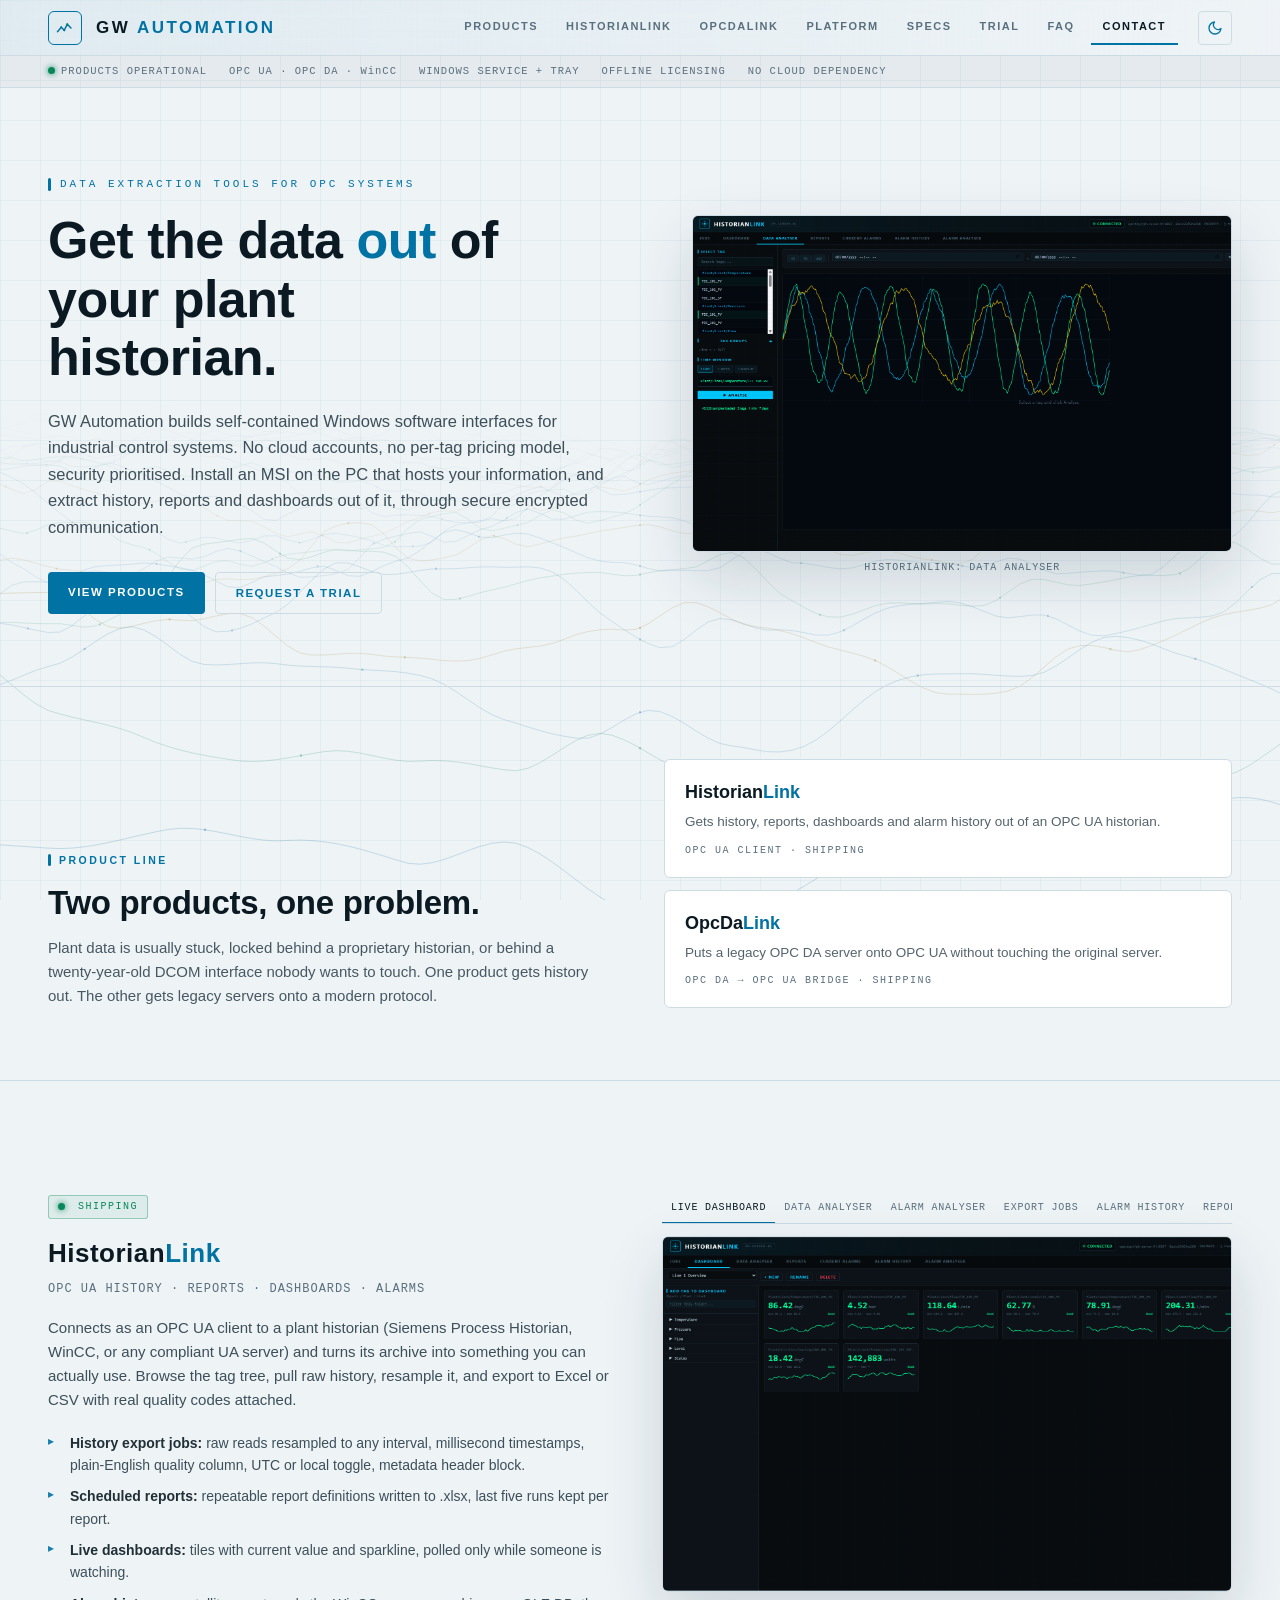
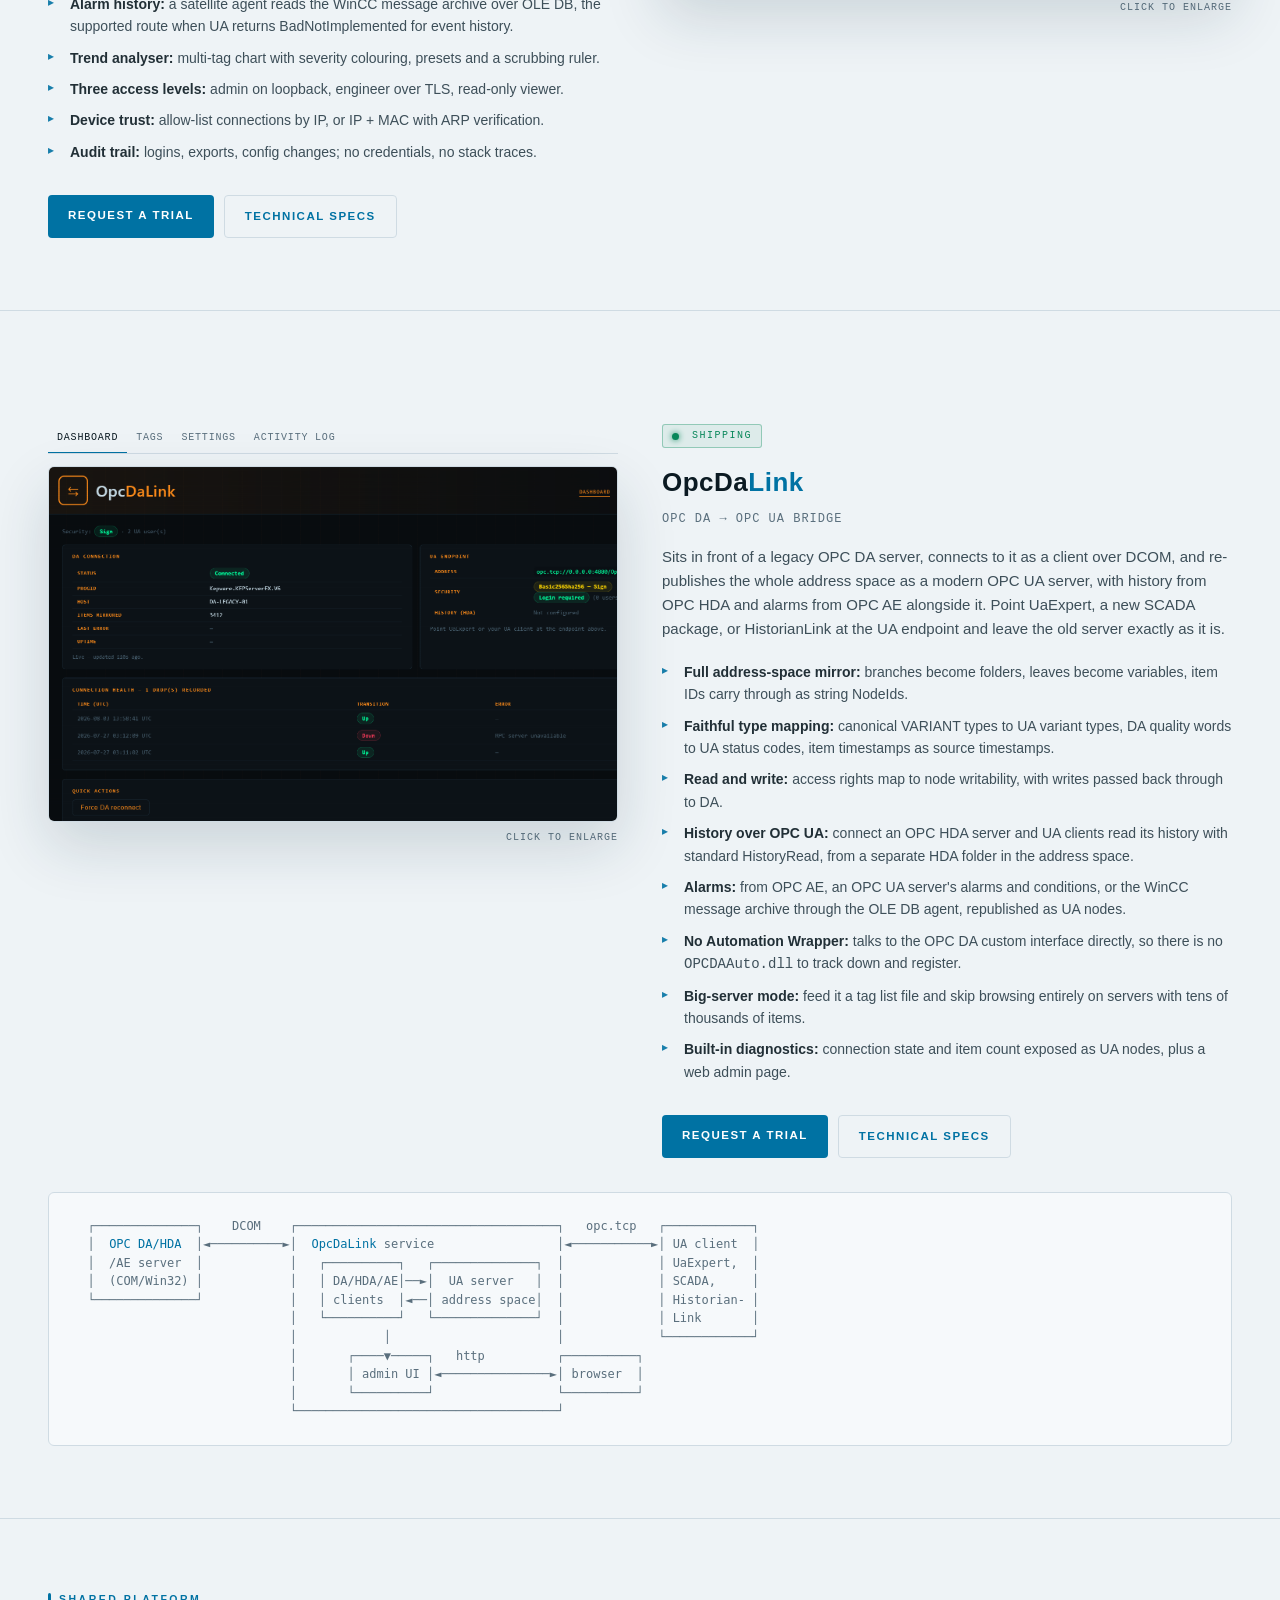
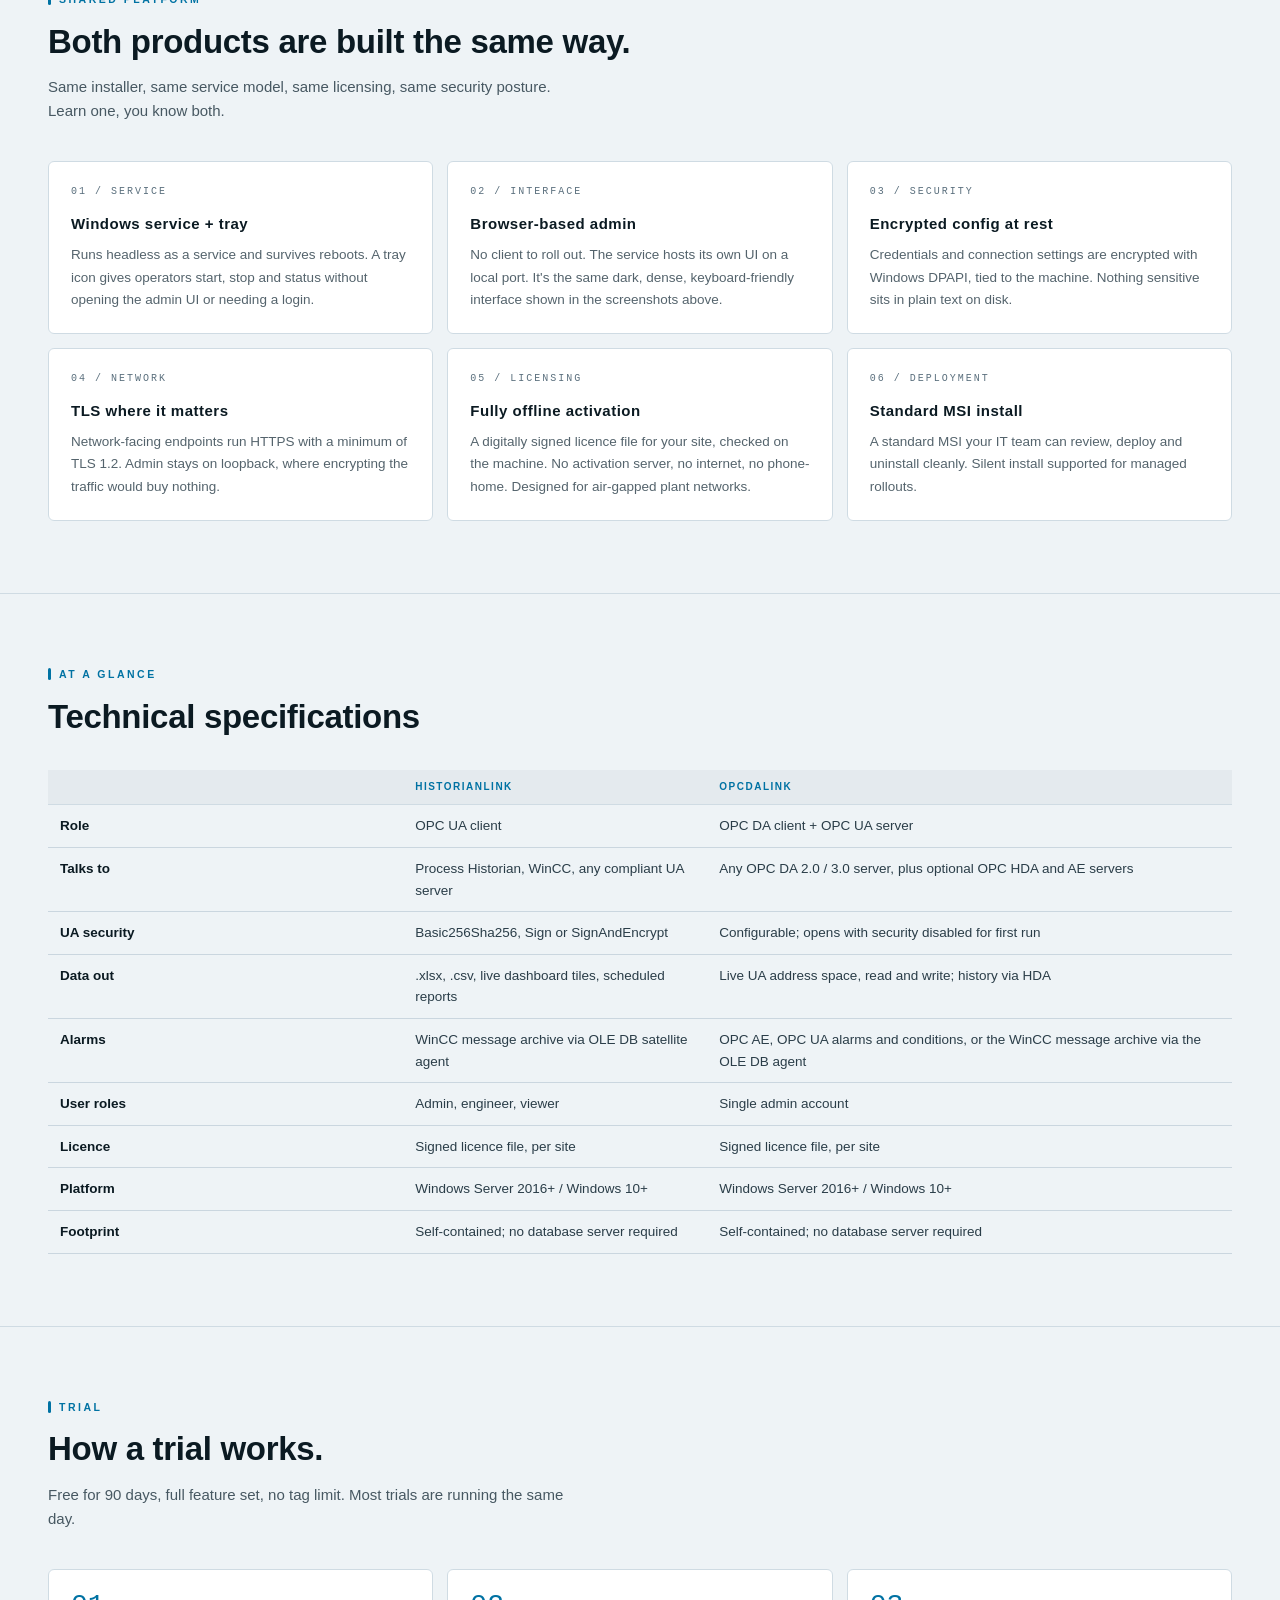
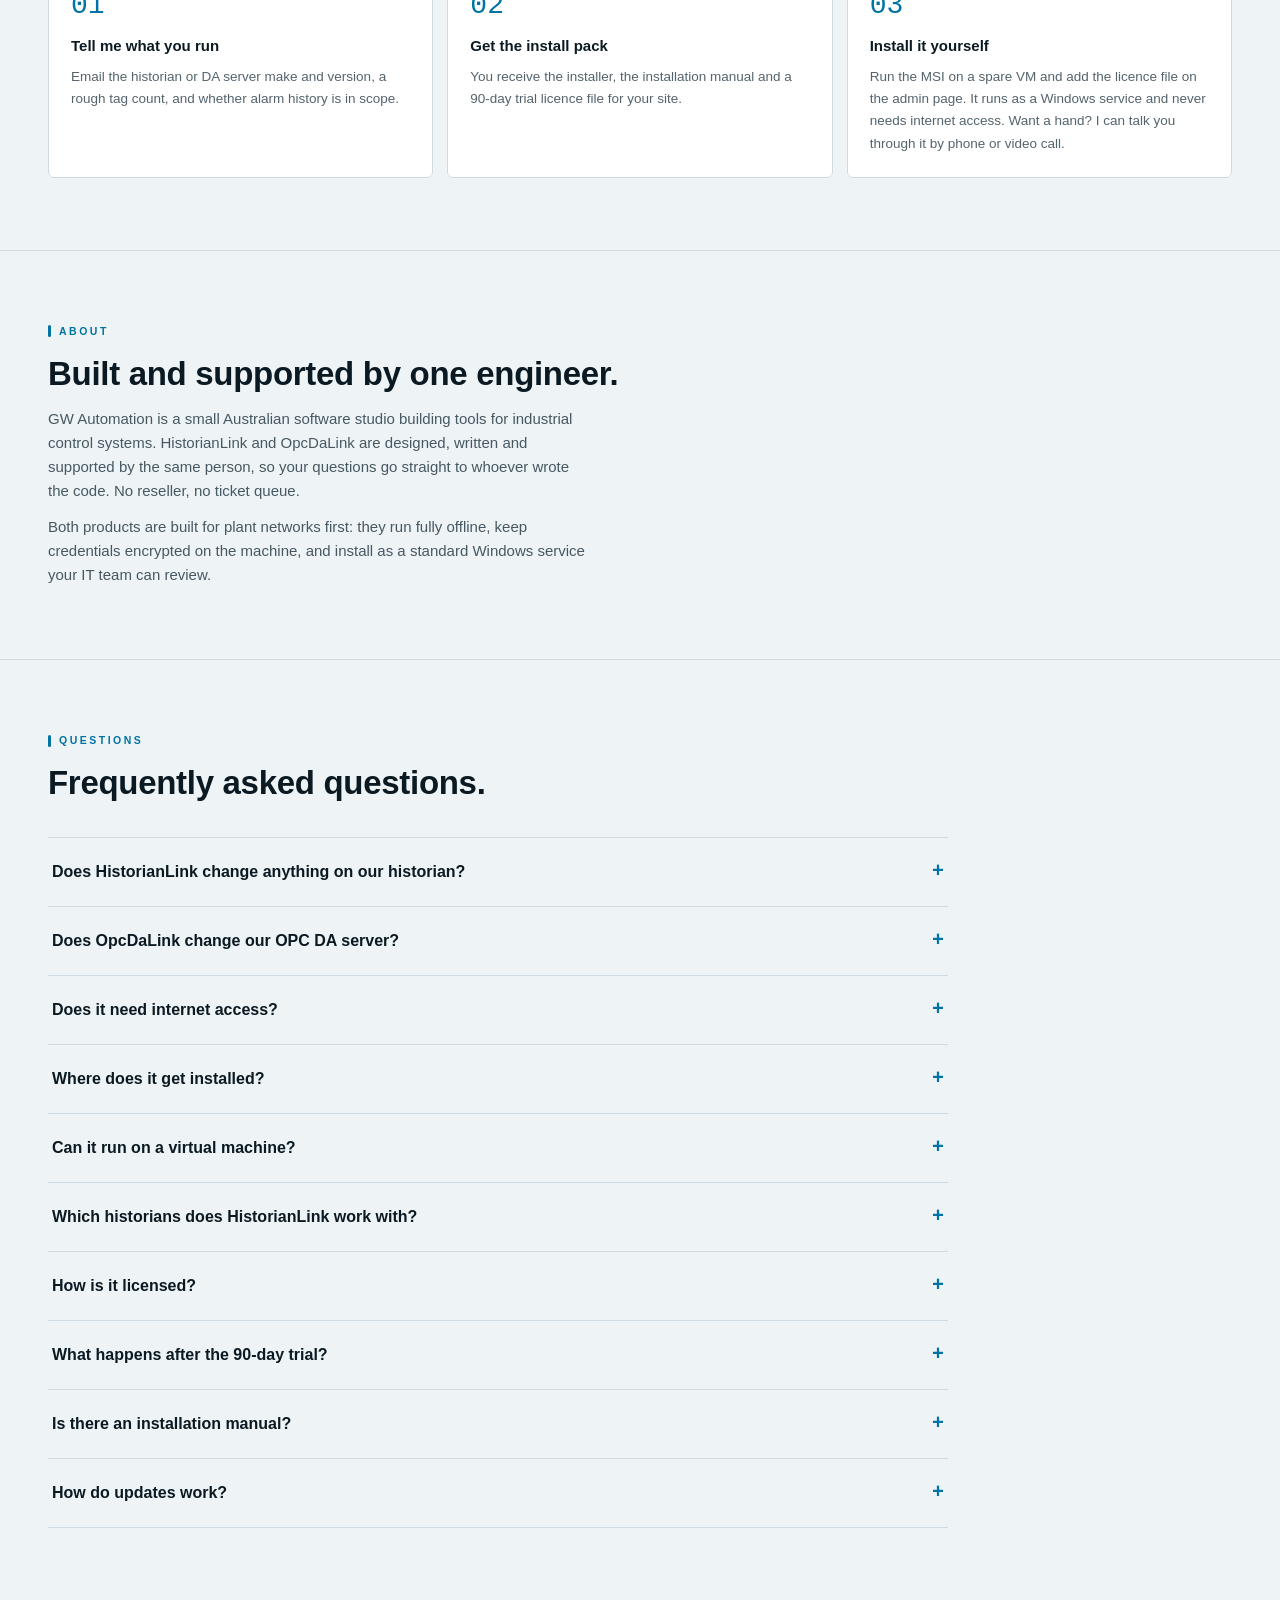
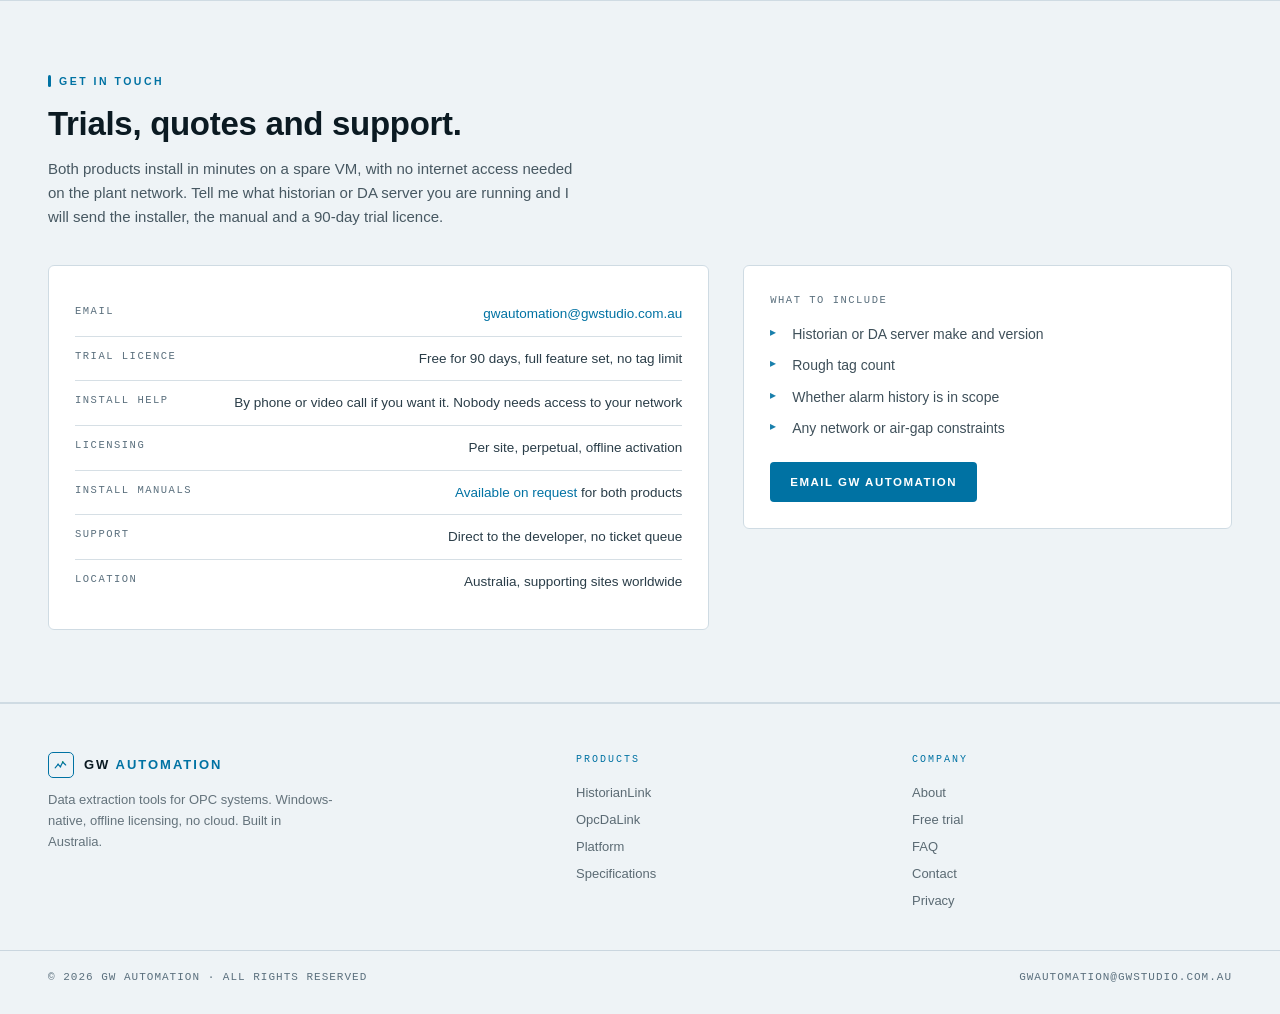
==== commit 43da09b7: "Add fixed 3D trend-field background and light mode - Replace the hero-only trend lines with a full-v" ====
--- a/index.html
+++ b/index.html
@@ -7,7 +7,7 @@
 <meta http-equiv="Pragma" content="no-cache">
 <meta http-equiv="Expires" content="0">
 <meta name="viewport" content="width=device-width,initial-scale=1">
-<meta http-equiv="Content-Security-Policy" content="default-src 'self'; script-src 'self' 'sha256-G50p3OQJdzmNSHgmrckkRv9E5DVGNkEspwW0gLrWXBE=' https://static.cloudflareinsights.com; style-src 'self' 'unsafe-inline'; img-src 'self' data:; font-src 'self'; connect-src 'self' https://cloudflareinsights.com; object-src 'none'; base-uri 'self'; form-action 'none'; upgrade-insecure-requests">
+<meta http-equiv="Content-Security-Policy" content="default-src 'self'; script-src 'self' 'sha256-+He5rwAMKHlS60A3KsWW/ahi5Zm/0e7TBwm9i09ghIk=' https://static.cloudflareinsights.com; style-src 'self' 'unsafe-inline'; img-src 'self' data:; font-src 'self'; connect-src 'self' https://cloudflareinsights.com; object-src 'none'; base-uri 'self'; form-action 'none'; upgrade-insecure-requests">
 <meta name="referrer" content="strict-origin-when-cross-origin">
 <meta name="theme-color" content="#080c10">
 <title>GW Automation | Data extraction tools for OPC systems</title>
@@ -29,8 +29,8 @@
 <meta property="og:image:alt" content="GW Automation - Data extraction tools for OPC systems: HistorianLink and OpcDaLink">
 <meta name="twitter:image" content="https://opctools.gwstudio.com.au/assets/og-card.png">
 <meta name="twitter:card" content="summary_large_image">
-<script>document.documentElement.className+=' js'</script>
-<link rel="stylesheet" href="assets/site.css?v=5">
+<script>(function(d){d.className+=' js';var t;try{t=localStorage.getItem('gw-theme')}catch(e){}if(t!=='light'&&t!=='dark')t=window.matchMedia&&matchMedia('(prefers-color-scheme: light)').matches?'light':'dark';d.setAttribute('data-theme',t)})(document.documentElement)</script>
+<link rel="stylesheet" href="assets/site.css?v=6">
 </head>
 <body>
 
@@ -54,6 +54,7 @@
       <a href="#faq">FAQ</a>
       <a href="#contact">Contact</a>
     </nav>
+    <button class="theme-btn" id="themeBtn" type="button" aria-label="Switch colour theme" title="Switch colour theme"><svg id="themeIcon" viewBox="0 0 24 24" fill="none" stroke="currentColor" stroke-width="2" stroke-linecap="round" stroke-linejoin="round" aria-hidden="true"></svg></button>
   </div>
 </header>
 
@@ -63,7 +64,6 @@
 
 <!-- ═══ HERO ═══ -->
 <div class="hero">
-  <canvas id="heroLines" aria-hidden="true"></canvas>
   <div class="wrap hero-grid">
     <div>
       <div class="eyebrow" id="txt-hero-eyebrow">Data extraction tools for OPC systems</div>
@@ -354,7 +354,7 @@
   <div class="lb-cap" id="lbCap"></div>
 </div>
 
-<script src="assets/site.js?v=3"></script>
+<script src="assets/site.js?v=4"></script>
 <!-- Cloudflare Web Analytics --><script type='module' src='https://static.cloudflareinsights.com/beacon.min.js' data-cf-beacon='{"token": "8b0d29eb9cca403e8e6900666772bc1c"}'></script><!-- End Cloudflare Web Analytics -->
 </body>
 </html>
--- a/assets/site.css
+++ b/assets/site.css
@@ -2,30 +2,46 @@
 :root{
   --bg:#080c10;--panel:#0d1318;--panel2:#0a1015;--border:#1a2a35;
   --accent:#00c8ff;--accent2:#00ff9d;--warn:#ffd700;--danger:#ff3b5c;
-  --text:#c8dde8;--muted:#4a6272;
+  --text:#c8dde8;--muted:#4a6272;--head:#fff;
+  --on-accent:#000;--accent-hi:#33d4ff;--accent-soft:rgba(0,200,255,.06);--line:var(--line);
+  --tint:rgba(0,0,0,.25);--code-bg:#040810;--hdr1:rgba(0,200,255,.07);--hdr2:rgba(8,12,16,.92);
+  --ok-border:rgba(0,255,157,.3);--ok-soft:rgba(0,255,157,.05);--warn-border:rgba(255,215,0,.3);--warn-soft:rgba(255,215,0,.05);
+  --grid:rgba(0,200,255,.025);--scan:rgba(0,0,0,.04);--shadow:rgba(0,0,0,.5);
+  color-scheme:dark;
   --ff:'Segoe UI',Arial,sans-serif;--fm:Consolas,'Courier New',monospace;
   --max:none;
 }
+:root[data-theme=light]{
+  --bg:#eef3f6;--panel:#ffffff;--panel2:#f6f9fb;--border:#cfdbe3;
+  --accent:#0072a3;--accent2:#08875a;--warn:#946f00;--danger:#c4203f;
+  --text:#2a3d48;--muted:#5a6f7d;--head:#0b1a22;
+  --on-accent:#fff;--accent-hi:#005f88;--accent-soft:rgba(0,114,163,.07);--line:rgba(120,150,170,.3);
+  --tint:rgba(0,40,60,.04);--code-bg:#f6f9fb;--hdr1:rgba(0,114,163,.06);--hdr2:rgba(238,243,246,.92);
+  --ok-border:rgba(8,135,90,.35);--ok-soft:rgba(8,135,90,.07);--warn-border:rgba(148,111,0,.35);--warn-soft:rgba(148,111,0,.07);
+  --grid:rgba(0,90,130,.045);--scan:transparent;--shadow:rgba(20,50,70,.16);
+  color-scheme:light;
+}
 *{box-sizing:border-box;margin:0;padding:0}
 html{scroll-behavior:smooth}
-body{background:var(--bg);color:var(--text);font-family:var(--ff);font-size:15px;line-height:1.6;
+html{background:var(--bg)}
+body{background:transparent;color:var(--text);font-family:var(--ff);font-size:15px;line-height:1.6;
   -webkit-font-smoothing:antialiased;overflow-x:hidden}
 
 /* scanlines + grid, straight from the product UI */
 body::before{content:'';position:fixed;inset:0;pointer-events:none;z-index:9999;
-  background:repeating-linear-gradient(0deg,transparent,transparent 2px,rgba(0,0,0,.04) 2px,rgba(0,0,0,.04) 4px)}
+  background:repeating-linear-gradient(0deg,transparent,transparent 2px,var(--scan) 2px,var(--scan) 4px)}
 body::after{content:'';position:fixed;inset:0;pointer-events:none;z-index:0;
-  background-image:linear-gradient(rgba(0,200,255,.025) 1px,transparent 1px),
-  linear-gradient(90deg,rgba(0,200,255,.025) 1px,transparent 1px);background-size:40px 40px}
+  background-image:linear-gradient(var(--grid) 1px,transparent 1px),
+  linear-gradient(90deg,var(--grid) 1px,transparent 1px);background-size:40px 40px}
 .wrap{max-width:var(--max);margin:0 auto;padding:0 48px;position:relative;z-index:1}
 
 /* ── Header ── */
 header{position:sticky;top:0;z-index:100;border-bottom:1px solid var(--border);height:56px;
-  background:linear-gradient(90deg,rgba(0,200,255,.07),rgba(8,12,16,.92));backdrop-filter:blur(10px)}
+  background:linear-gradient(90deg,var(--hdr1),var(--hdr2));backdrop-filter:blur(10px)}
 .hdr{max-width:var(--max);margin:0 auto;padding:0 48px;height:100%;display:flex;align-items:center;gap:14px}
 .logo{width:34px;height:34px;border:1.5px solid var(--accent);border-radius:6px;display:grid;place-items:center;flex-shrink:0}
 .logo svg{width:18px;height:18px}
-.brand{font-size:17px;font-weight:700;letter-spacing:2.5px;color:#fff;text-transform:uppercase;white-space:nowrap}
+.brand{font-size:17px;font-weight:700;letter-spacing:2.5px;color:var(--head);text-transform:uppercase;white-space:nowrap}
 .brand em{color:var(--accent);font-style:normal}
 nav{margin-left:auto;display:flex;align-items:center;gap:4px}
 nav a{color:var(--muted);text-decoration:none;font-size:11px;font-weight:700;letter-spacing:1.5px;
@@ -35,7 +51,7 @@
   border-radius:4px;padding:6px 11px;font-family:var(--fm);font-size:15px;cursor:pointer}
 
 /* ── Status strip ── */
-.strip{border-bottom:1px solid var(--border);background:rgba(0,0,0,.25);font-family:var(--fm);font-size:10.5px;
+.strip{border-bottom:1px solid var(--border);background:var(--tint);font-family:var(--fm);font-size:10.5px;
   letter-spacing:1px;color:var(--muted);position:relative;z-index:1}
 .strip .wrap{display:flex;gap:22px;padding-top:7px;padding-bottom:7px;flex-wrap:wrap;align-items:center}
 .dot{width:7px;height:7px;border-radius:50%;background:var(--accent2);box-shadow:0 0 6px var(--accent2);
@@ -47,31 +63,31 @@
 .eyebrow{font-family:var(--fm);font-size:11px;letter-spacing:3px;text-transform:uppercase;color:var(--accent);
   margin-bottom:18px;display:flex;align-items:center;gap:9px}
 .eyebrow::before{content:'';width:3px;height:13px;background:var(--accent);border-radius:2px}
-h1{font-size:clamp(30px,5.2vw,52px);line-height:1.12;font-weight:700;color:#fff;letter-spacing:-.5px;max-width:16ch}
+h1{font-size:clamp(30px,5.2vw,52px);line-height:1.12;font-weight:700;color:var(--head);letter-spacing:-.5px;max-width:16ch}
 h1 em{color:var(--accent);font-style:normal}
 .lede{margin-top:22px;max-width:62ch;font-size:16.5px;color:var(--text);opacity:.9}
 .cta-row{margin-top:32px;display:flex;gap:10px;flex-wrap:wrap}
 .btn{font-family:var(--ff);font-weight:700;font-size:11.5px;letter-spacing:1.5px;text-transform:uppercase;
   border:none;cursor:pointer;border-radius:4px;padding:11px 20px;text-decoration:none;display:inline-block;transition:.2s}
-.btn-a{background:var(--accent);color:#000}.btn-a:hover{background:#33d4ff}
+.btn-a{background:var(--accent);color:var(--on-accent)}.btn-a:hover{background:var(--accent-hi)}
 .btn-g{background:transparent;color:var(--accent);border:1px solid var(--border)}
-.btn-g:hover{border-color:var(--accent);background:rgba(0,200,255,.06)}
+.btn-g:hover{border-color:var(--accent);background:var(--accent-soft)}
 
 /* hero / intro two-column */
 .hero-grid{display:grid;grid-template-columns:1.05fr .95fr;gap:48px;align-items:center}
-.hero-media .shot{aspect-ratio:16/10;box-shadow:0 24px 60px rgba(0,0,0,.55)}
+.hero-media .shot{aspect-ratio:16/10;box-shadow:0 24px 60px var(--shadow)}
 .intro-grid{display:grid;grid-template-columns:1fr 1fr;gap:48px;align-items:end}
 .pcards{display:grid;gap:12px}
 .pcard{display:block;text-decoration:none;background:var(--panel);border:1px solid var(--border);border-radius:6px;padding:18px 20px;transition:border-color .18s}
 .pcard:hover{border-color:var(--accent)}
-.pcard .pn{font-size:18px;font-weight:700;color:#fff}.pcard .pn em{color:var(--accent);font-style:normal}
+.pcard .pn{font-size:18px;font-weight:700;color:var(--head)}.pcard .pn em{color:var(--accent);font-style:normal}
 .pcard .pd{font-size:13.5px;color:var(--text);opacity:.8;margin-top:4px}
 .pcard .pt{font-family:var(--fm);font-size:10px;letter-spacing:1.5px;color:var(--muted);text-transform:uppercase;margin-top:10px}
 /* trial steps */
 .steps{display:grid;grid-template-columns:repeat(3,1fr);gap:14px;margin-top:38px;counter-reset:st}
 .step{background:var(--panel);border:1px solid var(--border);border-radius:6px;padding:22px}
 .step .num{font-family:var(--fm);font-size:28px;color:var(--accent);line-height:1;margin-bottom:14px}
-.step h4{font-size:15px;color:#fff;font-weight:700;margin-bottom:8px}
+.step h4{font-size:15px;color:var(--head);font-weight:700;margin-bottom:8px}
 .step p{font-size:13.5px;opacity:.8;line-height:1.65}
 .about p+p{margin-top:12px}
 
@@ -80,7 +96,7 @@
 .st{font-size:10.5px;font-weight:700;letter-spacing:2.5px;color:var(--accent);text-transform:uppercase;
   margin-bottom:14px;display:flex;align-items:center;gap:8px}
 .st::before{content:'';width:3px;height:12px;background:var(--accent);border-radius:2px}
-h2{font-size:clamp(23px,3.4vw,33px);color:#fff;font-weight:700;letter-spacing:-.3px;line-height:1.2}
+h2{font-size:clamp(23px,3.4vw,33px);color:var(--head);font-weight:700;letter-spacing:-.3px;line-height:1.2}
 .sub{margin-top:14px;max-width:65ch;color:var(--text);opacity:.85}
 
 /* ── Product ── */
@@ -88,16 +104,16 @@
 .prod.flip .prod-media{order:-1}
 .badge{display:inline-flex;align-items:center;gap:7px;font-family:var(--fm);font-size:10px;letter-spacing:1.5px;
   text-transform:uppercase;border:1px solid var(--border);border-radius:3px;padding:3px 9px;color:var(--muted);margin-bottom:14px}
-.badge.live{color:var(--accent2);border-color:rgba(0,255,157,.3);background:rgba(0,255,157,.05)}
-.badge.beta{color:var(--warn);border-color:rgba(255,215,0,.3);background:rgba(255,215,0,.05)}
-h3{font-size:26px;color:#fff;font-weight:700;letter-spacing:.5px}
+.badge.live{color:var(--accent2);border-color:var(--ok-border);background:var(--ok-soft)}
+.badge.beta{color:var(--warn);border-color:var(--warn-border);background:var(--warn-soft)}
+h3{font-size:26px;color:var(--head);font-weight:700;letter-spacing:.5px}
 h3 em{color:var(--accent);font-style:normal}
 .tagline{font-family:var(--fm);font-size:12px;color:var(--muted);letter-spacing:1px;margin-top:6px;text-transform:uppercase}
 .prod p.body{margin-top:16px;opacity:.9}
 ul.feat{list-style:none;margin-top:20px;display:flex;flex-direction:column;gap:9px}
 ul.feat li{font-size:14px;padding-left:22px;position:relative;color:var(--text);opacity:.9}
 ul.feat li::before{content:'▸';position:absolute;left:0;color:var(--accent);font-size:12px}
-ul.feat li b{color:#fff;font-weight:600}
+ul.feat li b{color:var(--head);font-weight:600}
 
 /* screenshot placeholders */
 .shot{position:relative;background:var(--panel2);border:1px solid var(--border);border-radius:6px;overflow:hidden;
@@ -135,11 +151,11 @@
 .card{background:var(--panel);border:1px solid var(--border);border-radius:6px;padding:22px;transition:border-color .18s}
 .card:hover{border-color:var(--accent)}
 .card .num{font-family:var(--fm);font-size:10px;color:var(--muted);letter-spacing:2px;margin-bottom:12px}
-.card h4{font-size:15px;color:#fff;font-weight:700;letter-spacing:.5px;margin-bottom:8px}
+.card h4{font-size:15px;color:var(--head);font-weight:700;letter-spacing:.5px;margin-bottom:8px}
 .card p{font-size:13.5px;color:var(--text);opacity:.8;line-height:1.65}
 
 /* ── Architecture ── */
-.arch{margin-top:34px;background:#040810;border:1px solid var(--border);border-radius:6px;padding:24px;overflow-x:auto}
+.arch{margin-top:34px;background:var(--code-bg);border:1px solid var(--border);border-radius:6px;padding:24px;overflow-x:auto}
 .arch pre{font-family:Consolas,'DejaVu Sans Mono','Courier New',monospace;font-size:12px;line-height:1.55;color:var(--muted);white-space:pre}
 .arch pre b{color:var(--accent);font-weight:400}
 .arch pre i{color:var(--accent2);font-style:normal}
@@ -147,16 +163,16 @@
 /* ── Spec table ── */
 .spec{margin-top:34px;width:100%;border-collapse:collapse;font-size:13.5px}
 .spec th{text-align:left;padding:9px 12px;font-size:10px;letter-spacing:1.5px;text-transform:uppercase;
-  color:var(--accent);border-bottom:1px solid var(--border);font-weight:700;background:rgba(0,0,0,.2)}
-.spec td{padding:10px 12px;border-bottom:1px solid rgba(26,42,53,.55);vertical-align:top}
-.spec tr:hover td{background:rgba(0,200,255,.03)}
-.spec td:first-child{color:#fff;font-weight:600;width:30%}
+  color:var(--accent);border-bottom:1px solid var(--border);font-weight:700;background:var(--tint)}
+.spec td{padding:10px 12px;border-bottom:1px solid var(--line);vertical-align:top}
+.spec tr:hover td{background:var(--accent-soft)}
+.spec td:first-child{color:var(--head);font-weight:600;width:30%}
 .spec td .mono{font-family:var(--fm);font-size:12px;color:var(--accent2)}
 
 /* ── Contact ── */
 .contact-grid{display:grid;grid-template-columns:1.15fr .85fr;gap:34px;margin-top:36px;align-items:start}
 .cbox{background:var(--panel);border:1px solid var(--border);border-radius:6px;padding:26px}
-.cbox .row{display:flex;justify-content:space-between;gap:14px;padding:11px 0;border-bottom:1px solid rgba(26,42,53,.55);
+.cbox .row{display:flex;justify-content:space-between;gap:14px;padding:11px 0;border-bottom:1px solid var(--line);
   font-size:13.5px;flex-wrap:wrap}
 .cbox .row:last-child{border-bottom:none}
 .cbox .k{font-family:var(--fm);font-size:10.5px;color:var(--muted);letter-spacing:1.5px;text-transform:uppercase}
@@ -168,7 +184,7 @@
 .faq{margin-top:34px;border-top:1px solid var(--border);max-width:900px}
 .faq details{border-bottom:1px solid var(--border)}
 .faq summary{list-style:none;cursor:pointer;display:flex;justify-content:space-between;align-items:center;gap:20px;
-  padding:18px 4px;font-size:16px;font-weight:600;color:#fff}
+  padding:18px 4px;font-size:16px;font-weight:600;color:var(--head)}
 .faq summary::-webkit-details-marker{display:none}
 .faq summary::after{content:'+';font-family:var(--fm);font-size:20px;color:var(--accent);flex-shrink:0;transition:transform .2s}
 .faq details[open] summary::after{transform:rotate(45deg)}
@@ -181,14 +197,26 @@
 footer a{color:var(--muted);text-decoration:none}footer a:hover{color:var(--accent)}
 
 
-/* ── Hero trend-line background ── */
-#heroLines{position:absolute;inset:0;width:100%;height:100%;z-index:0;pointer-events:none;
-  -webkit-mask-image:linear-gradient(90deg,transparent 0%,#000 12%,#000 88%,transparent 100%);
-          mask-image:linear-gradient(90deg,transparent 0%,#000 12%,#000 88%,transparent 100%)}
+/* ── 3D trend-field background: fixed to the viewport, so it travels with you down the page ── */
+#bg3d{position:fixed;inset:0;width:100%;height:100%;z-index:0;pointer-events:none;display:block}
+@media print{#bg3d{display:none}}
 .hero .wrap{z-index:1}
 
+/* ── Logo follows the theme (overrides the SVG's own colour attributes) ── */
+.logo svg{stroke:var(--accent)}
+.logo svg circle{fill:var(--accent)}
+.logo svg circle:last-of-type{fill:var(--accent2)}
+
+/* ── Theme toggle ── */
+nav{order:1}
+.theme-btn{order:2;margin-left:6px;width:34px;height:34px;flex-shrink:0;display:grid;place-items:center;cursor:pointer;
+  background:transparent;border:1px solid var(--border);border-radius:4px;color:var(--accent);transition:border-color .15s,background .15s}
+.theme-btn:hover{border-color:var(--accent);background:var(--accent-soft)}
+.theme-btn svg{width:16px;height:16px}
+.menu-btn{order:3}
+
 /* ── Nav: current section ── */
-nav a.on{color:#fff;border-bottom-color:var(--accent)}
+nav a.on{color:var(--head);border-bottom-color:var(--accent)}
 
 /* ── Screenshot viewer (tabs + one large image) ── */
 .viewer .vtabs{display:flex;flex-wrap:nowrap;gap:0;margin-bottom:12px;border-bottom:1px solid var(--border);overflow-x:auto;scrollbar-width:none}
@@ -197,8 +225,8 @@
   background:transparent;border:0;border-bottom:2px solid transparent;margin-bottom:-1px;color:var(--muted);
   padding:9px 9px;cursor:pointer;transition:color .15s,border-color .15s}
 .viewer .vtabs button:hover{color:var(--text)}
-.viewer .vtabs button[aria-selected="true"]{color:#fff;border-bottom-color:var(--accent)}
-.viewer .shot{aspect-ratio:16/10;box-shadow:0 24px 60px rgba(0,0,0,.45)}
+.viewer .vtabs button[aria-selected="true"]{color:var(--head);border-bottom-color:var(--accent)}
+.viewer .shot{aspect-ratio:16/10;box-shadow:0 24px 60px var(--shadow)}
 .viewer .shot img{transition:opacity .2s}
 .viewer .vhint{font-family:var(--fm);font-size:10px;color:var(--muted);letter-spacing:1px;text-transform:uppercase;margin-top:8px;text-align:right}
 
@@ -213,7 +241,7 @@
 .fcol h5{font-size:10px;letter-spacing:2px;color:var(--accent);text-transform:uppercase;font-weight:500;margin-bottom:12px}
 .fcol a{display:block;font-family:var(--ff);font-size:13px;letter-spacing:0;color:var(--text);opacity:.75;padding:3px 0}
 .fcol a:hover{opacity:1;color:var(--accent)}
-.fbot{display:flex!important;justify-content:space-between;gap:16px;flex-wrap:wrap;margin-top:36px;padding-top:18px;border-top:1px solid rgba(26,42,53,.55)}
+.fbot{display:flex!important;justify-content:space-between;gap:16px;flex-wrap:wrap;margin-top:36px;padding-top:18px;border-top:1px solid var(--line)}
 
 /* ── Sub-pages (privacy, 404) ── */
 .page{padding:80px 0 96px;position:relative;z-index:1}
@@ -239,15 +267,17 @@
   .hero-grid,.intro-grid{grid-template-columns:1fr;gap:32px}
   .steps{grid-template-columns:1fr}
   .fgrid{grid-template-columns:1fr 1fr}.fbrand{grid-column:1/-1}
-  #heroLines{display:none}
   nav{display:none}
   nav.open{display:flex;position:absolute;top:56px;left:0;right:0;flex-direction:column;align-items:stretch;
     background:var(--panel);border-bottom:1px solid var(--border);padding:6px 12px;gap:0}
-  nav.open a{padding:11px 8px;border-bottom:1px solid rgba(26,42,53,.5)}
-  .menu-btn{display:block}
+  nav.open a{padding:11px 8px;border-bottom:1px solid var(--line)}
+  .menu-btn{display:block;margin-left:8px}
+  .theme-btn{margin-left:auto}
   section{padding:52px 0}
   .hero{padding:56px 0 44px}
 }
 @media (max-width:520px){.shot-grid{grid-template-columns:1fr}}
 @media (prefers-reduced-motion:reduce){*{animation:none!important;transition:none!important}.js .rv{opacity:1;transform:none}}
 :focus-visible{outline:2px solid var(--accent);outline-offset:2px}
+html:not(.js) .theme-btn{display:none}
+footer .wrap.fgrid{display:grid;align-items:start}
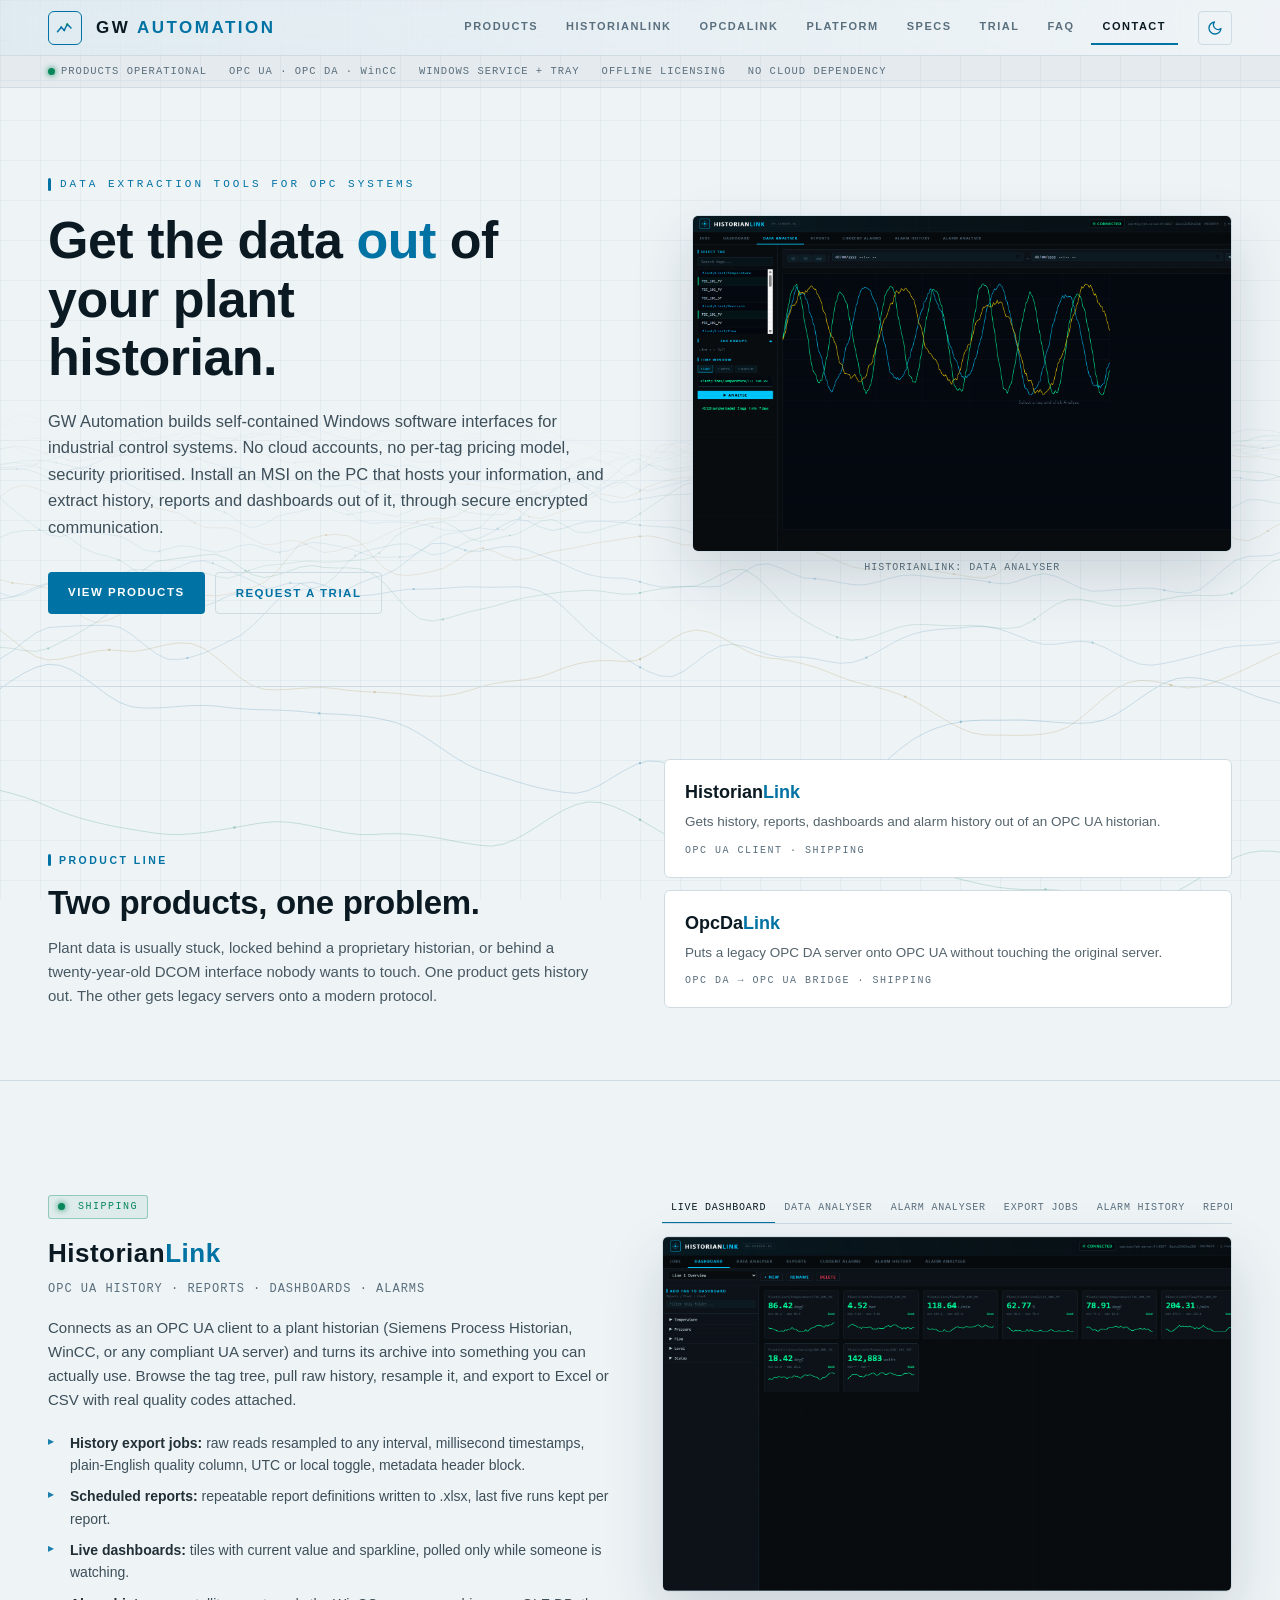
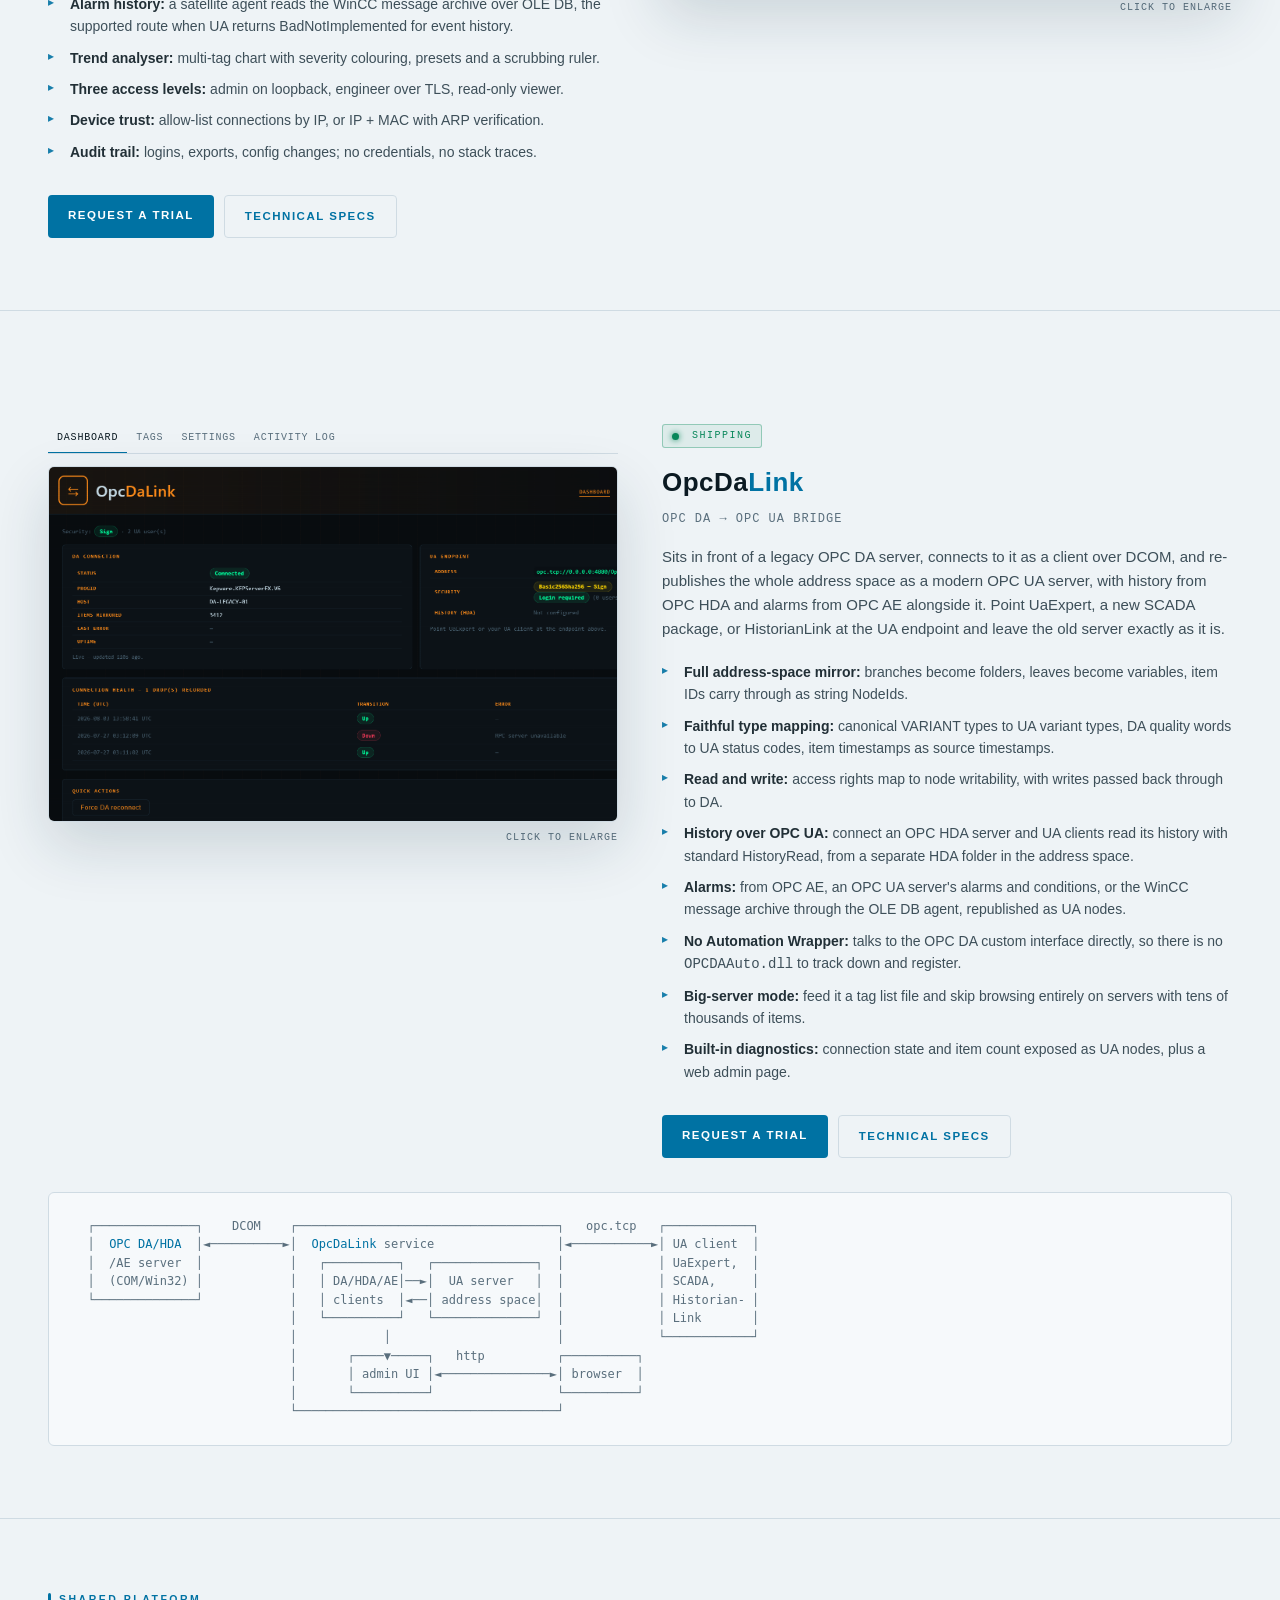
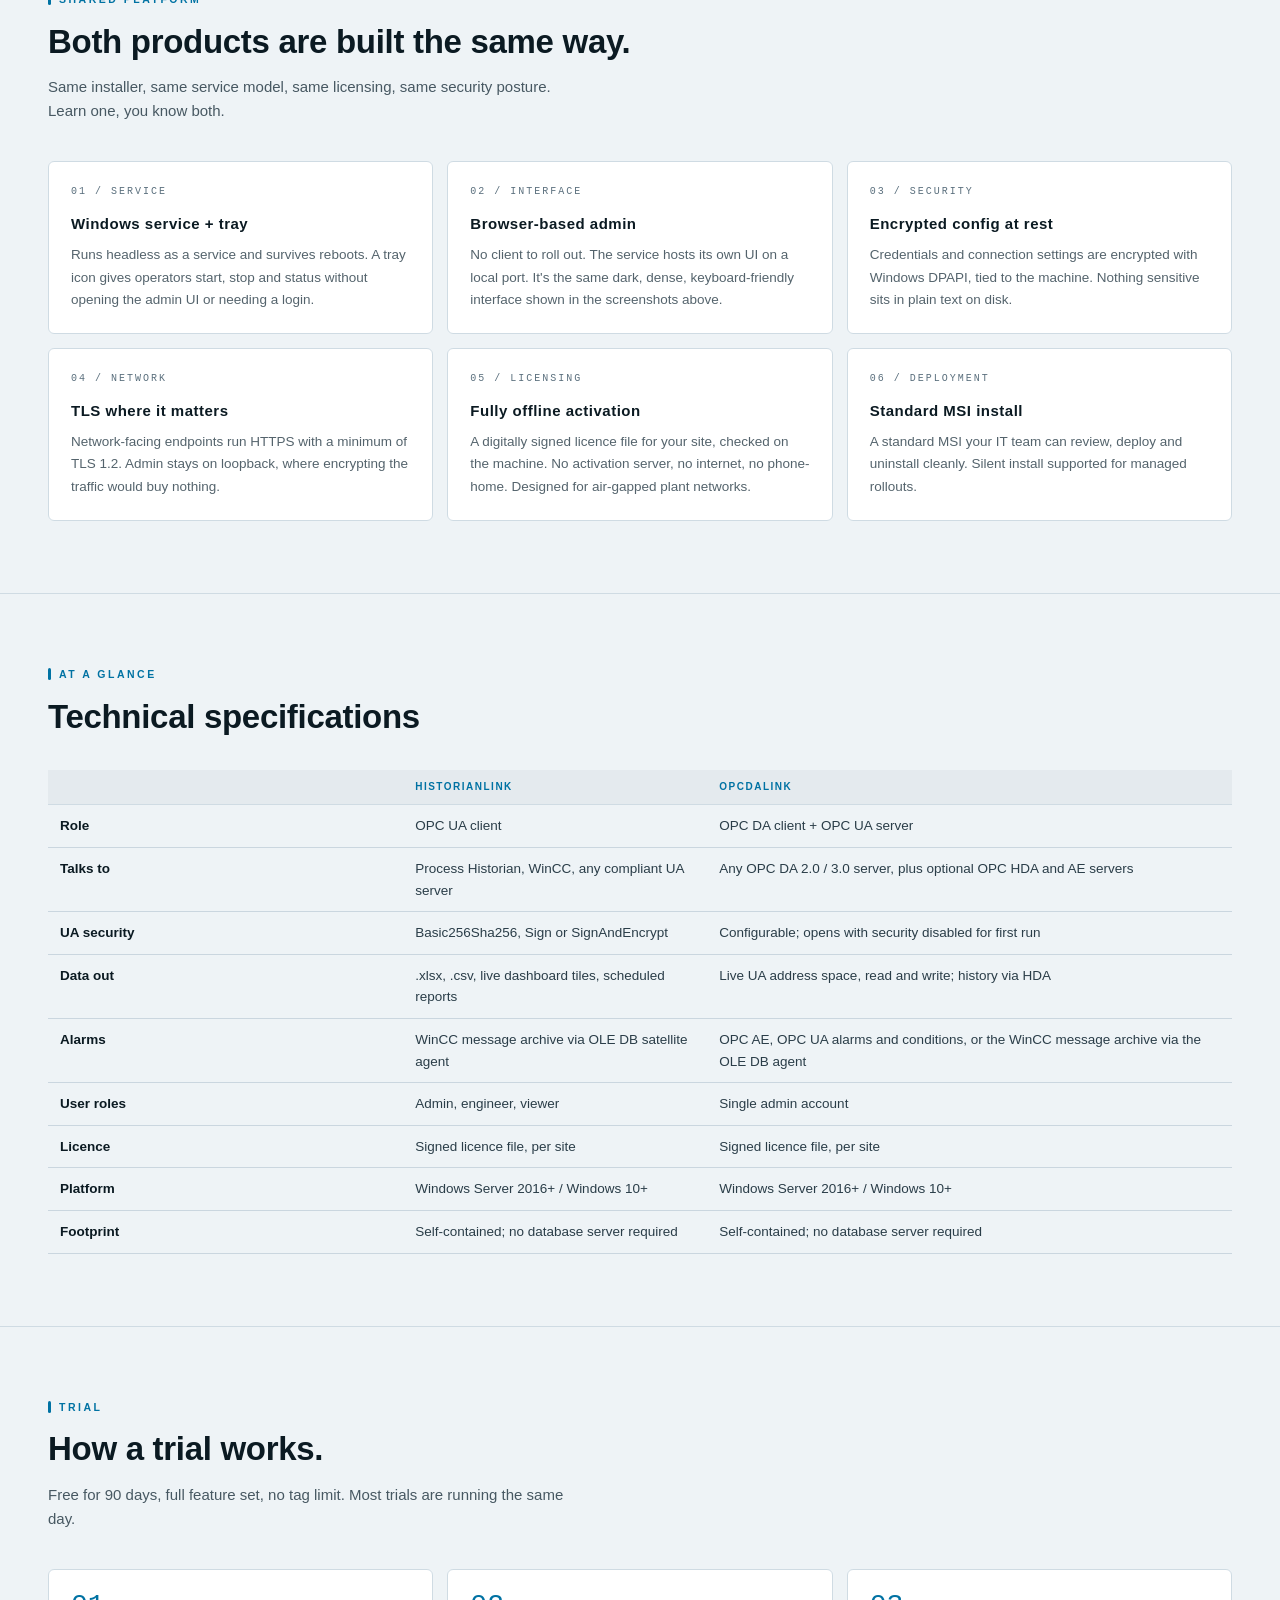
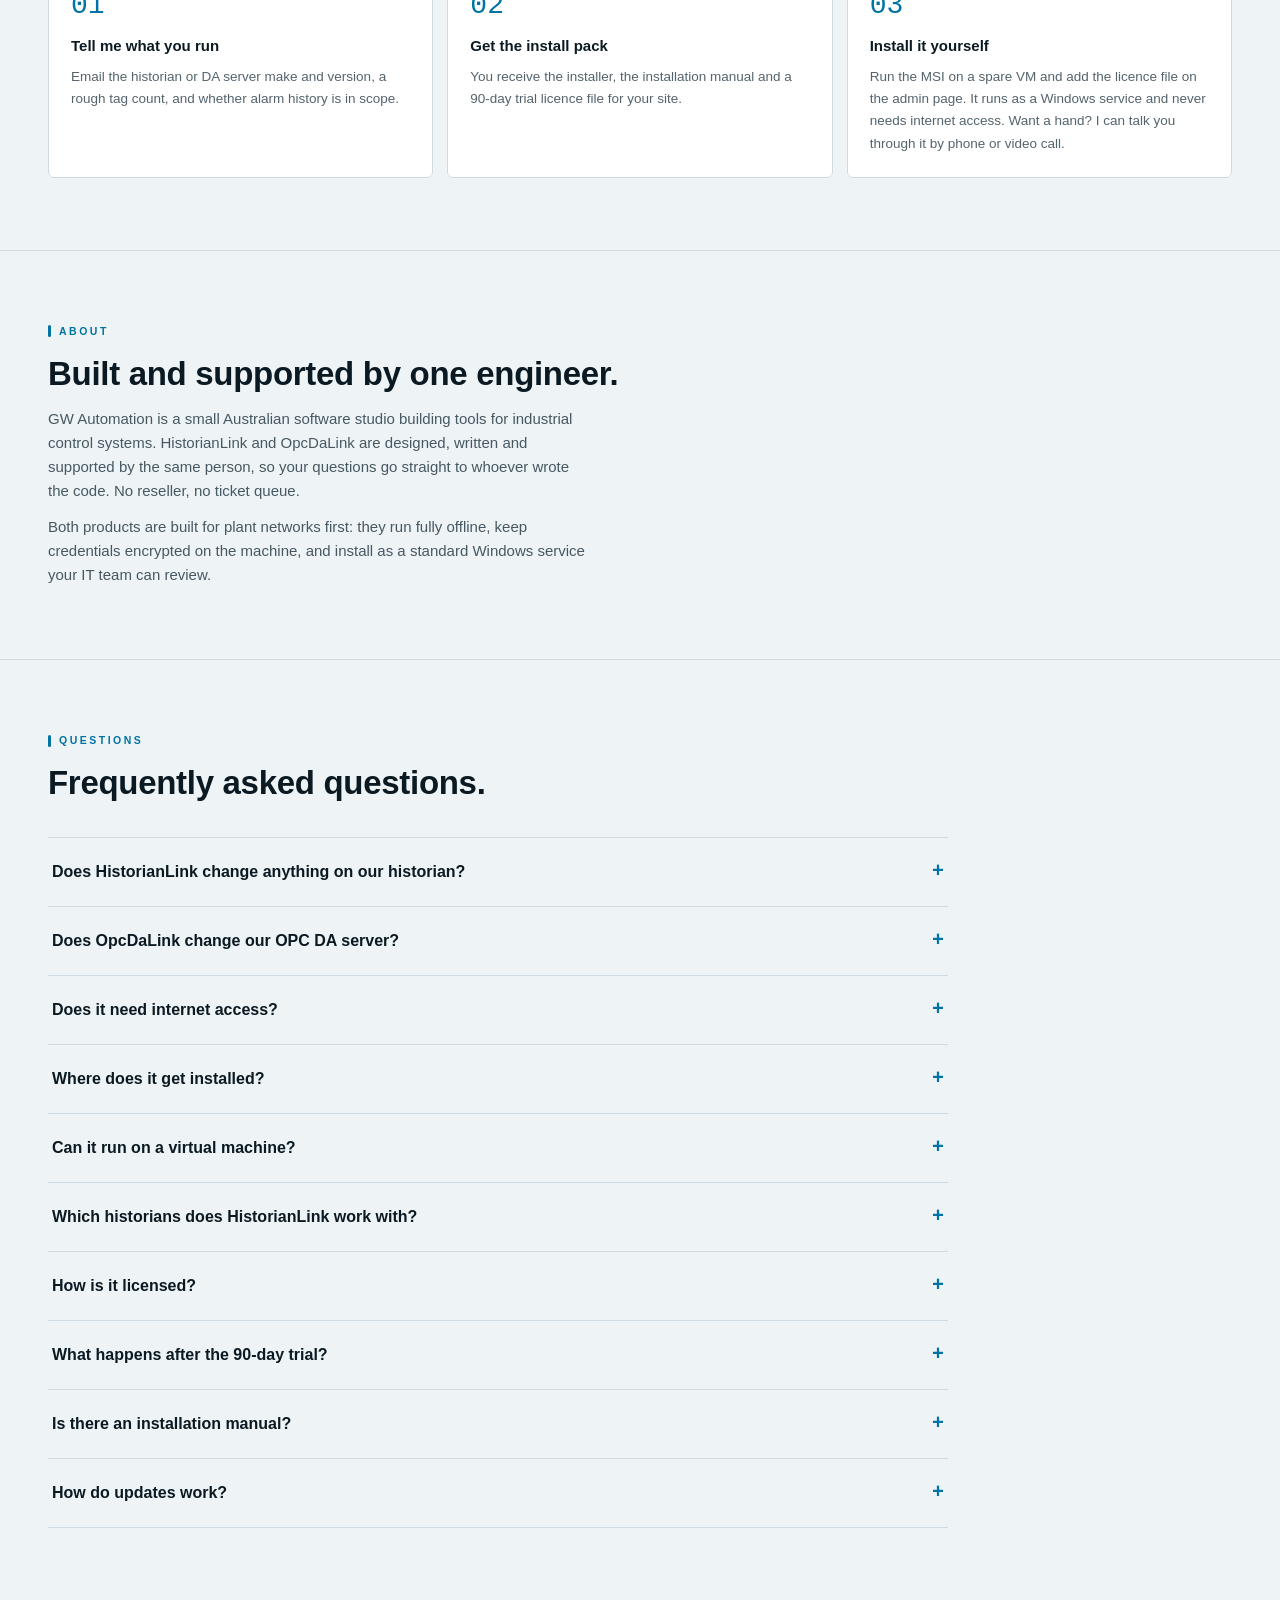
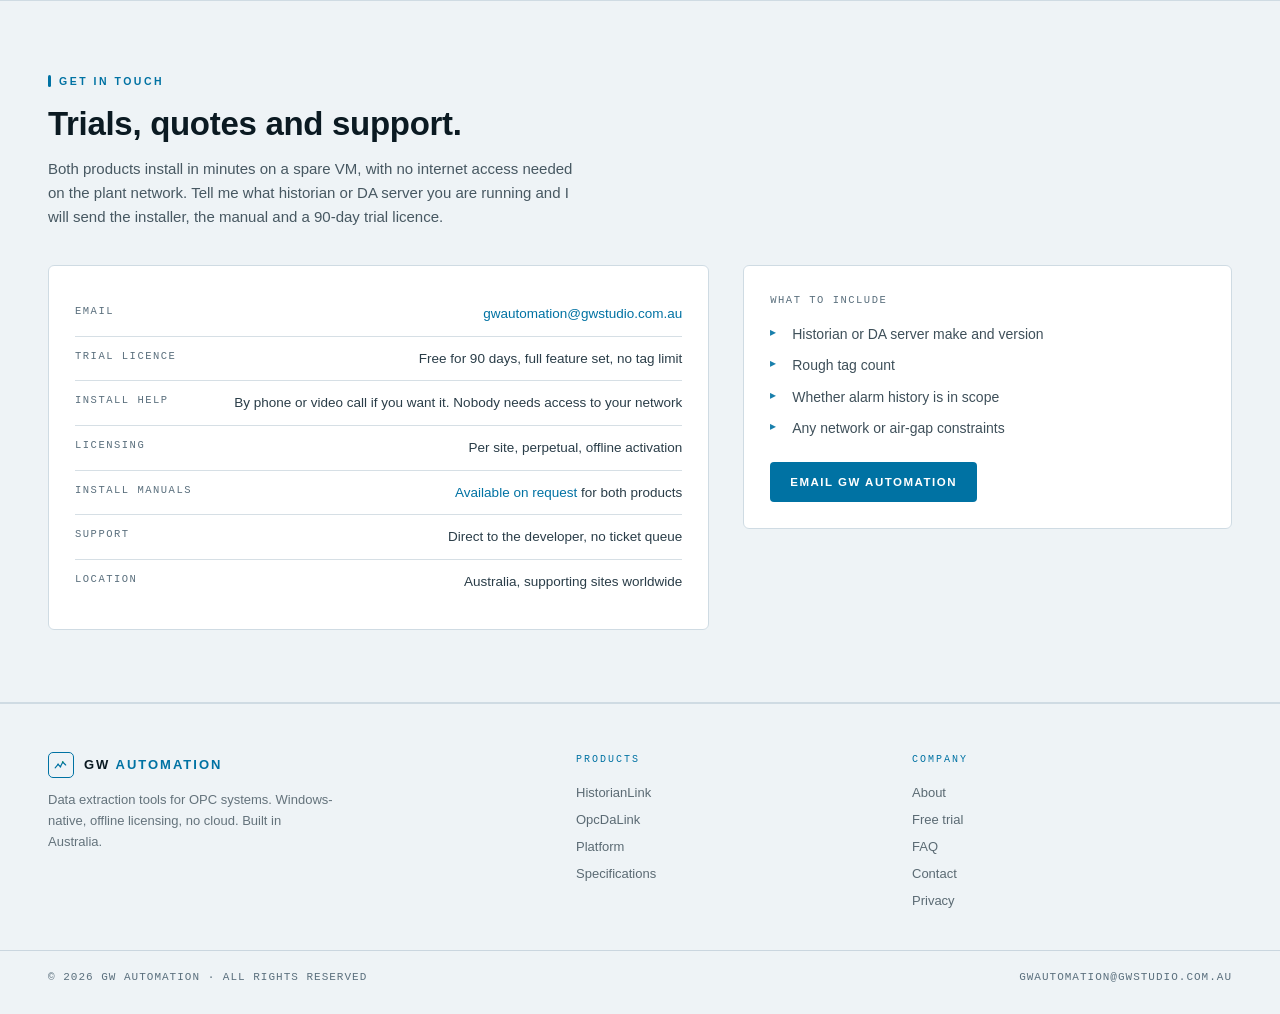
==== commit 242e46e1: "Status strip: single-line scrolling ticker on phones On narrow screens the five status items wrapped" ====
--- a/index.html
+++ b/index.html
@@ -30,7 +30,7 @@
 <meta name="twitter:image" content="https://opctools.gwstudio.com.au/assets/og-card.png">
 <meta name="twitter:card" content="summary_large_image">
 <script>(function(d){d.className+=' js';var t;try{t=localStorage.getItem('gw-theme')}catch(e){}if(t!=='light'&&t!=='dark')t=window.matchMedia&&matchMedia('(prefers-color-scheme: light)').matches?'light':'dark';d.setAttribute('data-theme',t)})(document.documentElement)</script>
-<link rel="stylesheet" href="assets/site.css?v=6">
+<link rel="stylesheet" href="assets/site.css?v=7">
 </head>
 <body>
 
@@ -354,7 +354,7 @@
   <div class="lb-cap" id="lbCap"></div>
 </div>
 
-<script src="assets/site.js?v=4"></script>
+<script src="assets/site.js?v=5"></script>
 <!-- Cloudflare Web Analytics --><script type='module' src='https://static.cloudflareinsights.com/beacon.min.js' data-cf-beacon='{"token": "8b0d29eb9cca403e8e6900666772bc1c"}'></script><!-- End Cloudflare Web Analytics -->
 </body>
 </html>
--- a/assets/site.css
+++ b/assets/site.css
@@ -281,3 +281,26 @@
 :focus-visible{outline:2px solid var(--accent);outline-offset:2px}
 html:not(.js) .theme-btn{display:none}
 footer .wrap.fgrid{display:grid;align-items:start}
+
+/* ── Status strip: one line on phones, scrolling like a SCADA status ticker ──
+   site.js wraps the items in .ticker and adds a hidden copy so the loop is seamless.
+   Desktop: the wrapper is transparent to layout and the copy is hidden. */
+.strip .ticker{display:contents}
+.strip .ticker[aria-hidden]{display:none}
+.strip .wrap > span,.strip .ticker > span{white-space:nowrap;display:inline-flex;align-items:center}
+@media (max-width:900px){
+  .strip .wrap{flex-wrap:nowrap;gap:0;padding-left:0;padding-right:0;overflow:hidden;
+    -webkit-mask-image:linear-gradient(90deg,transparent,#000 20px,#000 calc(100% - 20px),transparent);
+            mask-image:linear-gradient(90deg,transparent,#000 20px,#000 calc(100% - 20px),transparent)}
+  .strip .ticker,.strip .ticker[aria-hidden]{display:flex;flex-shrink:0;gap:28px;padding-left:28px;
+    animation:ticker 30s linear infinite}
+  .strip:hover .ticker,.strip:active .ticker{animation-play-state:paused}
+  html:not(.js) .strip .wrap{overflow-x:auto;scrollbar-width:none;padding-left:20px}
+}
+@keyframes ticker{to{transform:translateX(-100%)}}
+/* reduced motion: no scrolling ticker; one line the visitor can swipe instead */
+@media (max-width:900px) and (prefers-reduced-motion:reduce){
+  .strip .wrap{overflow-x:auto;scrollbar-width:none}
+  .strip .wrap::-webkit-scrollbar{display:none}
+  .strip .ticker[aria-hidden]{display:none}
+}
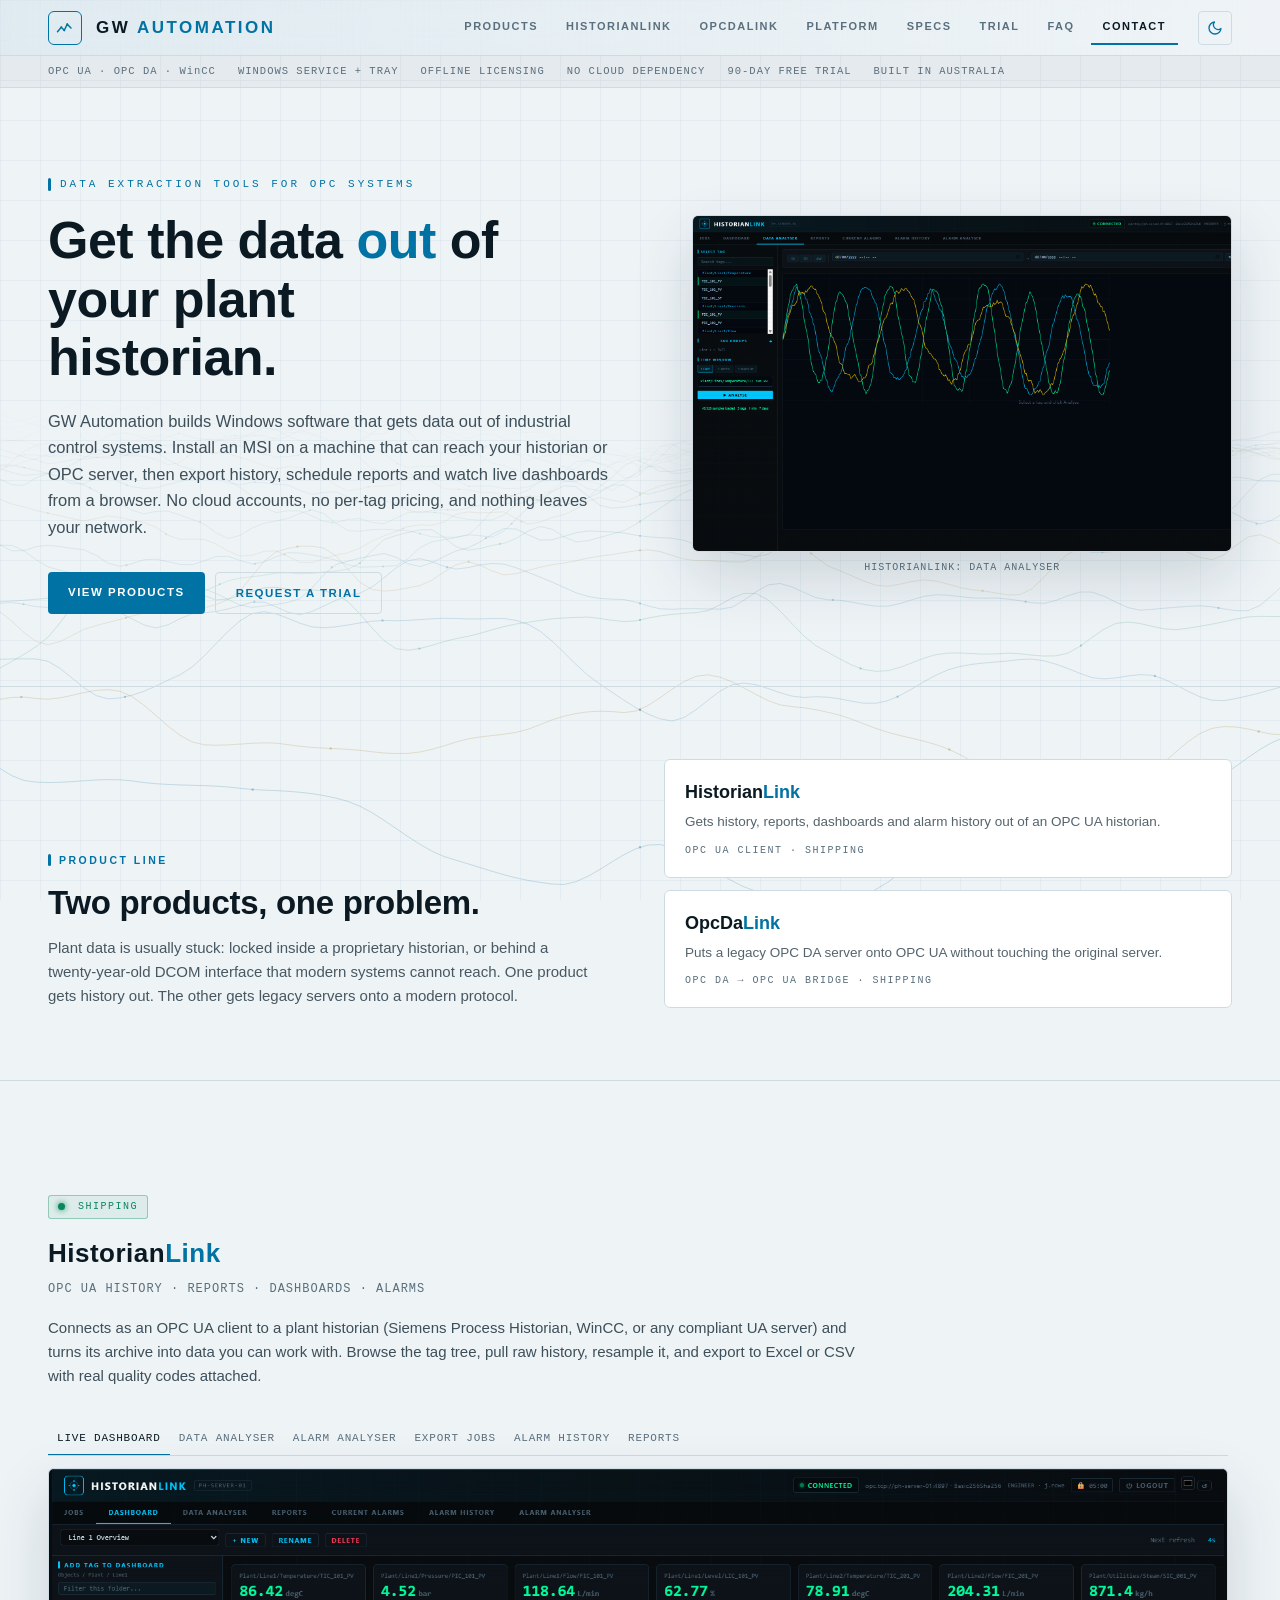
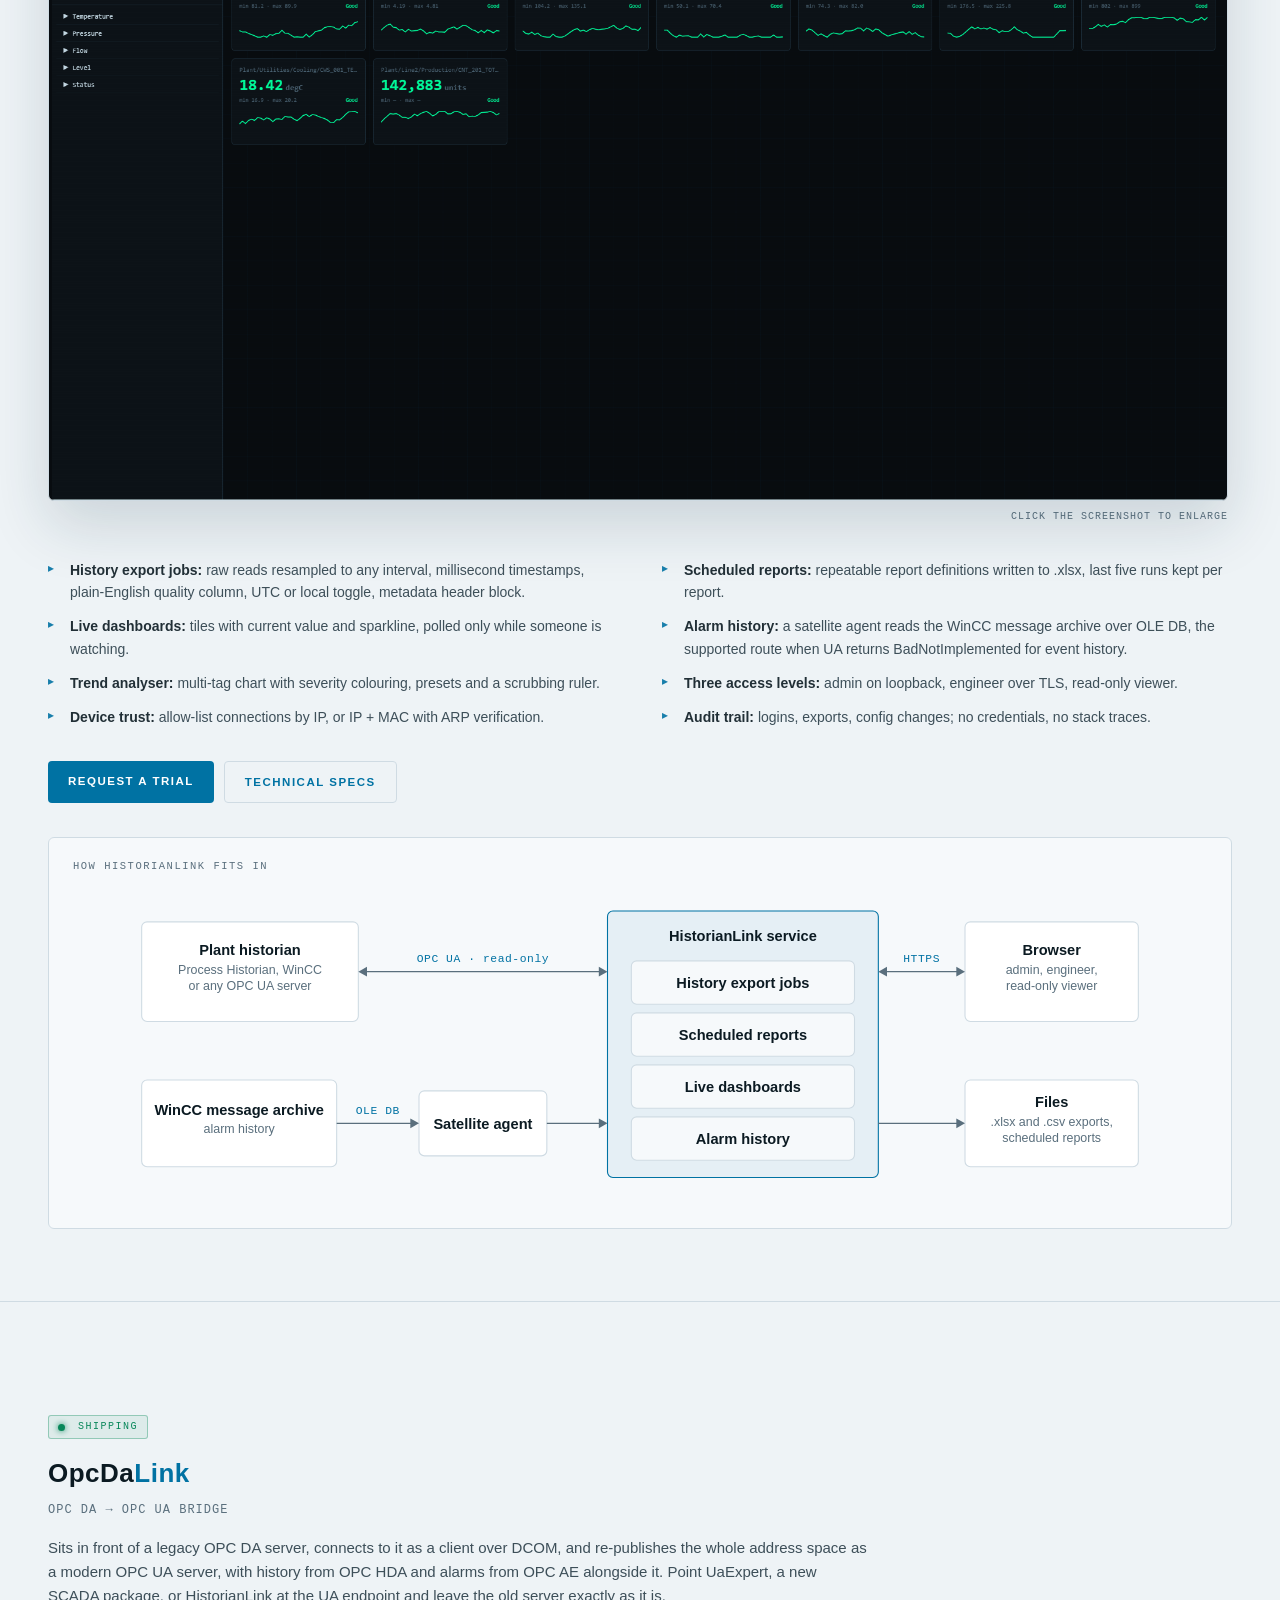
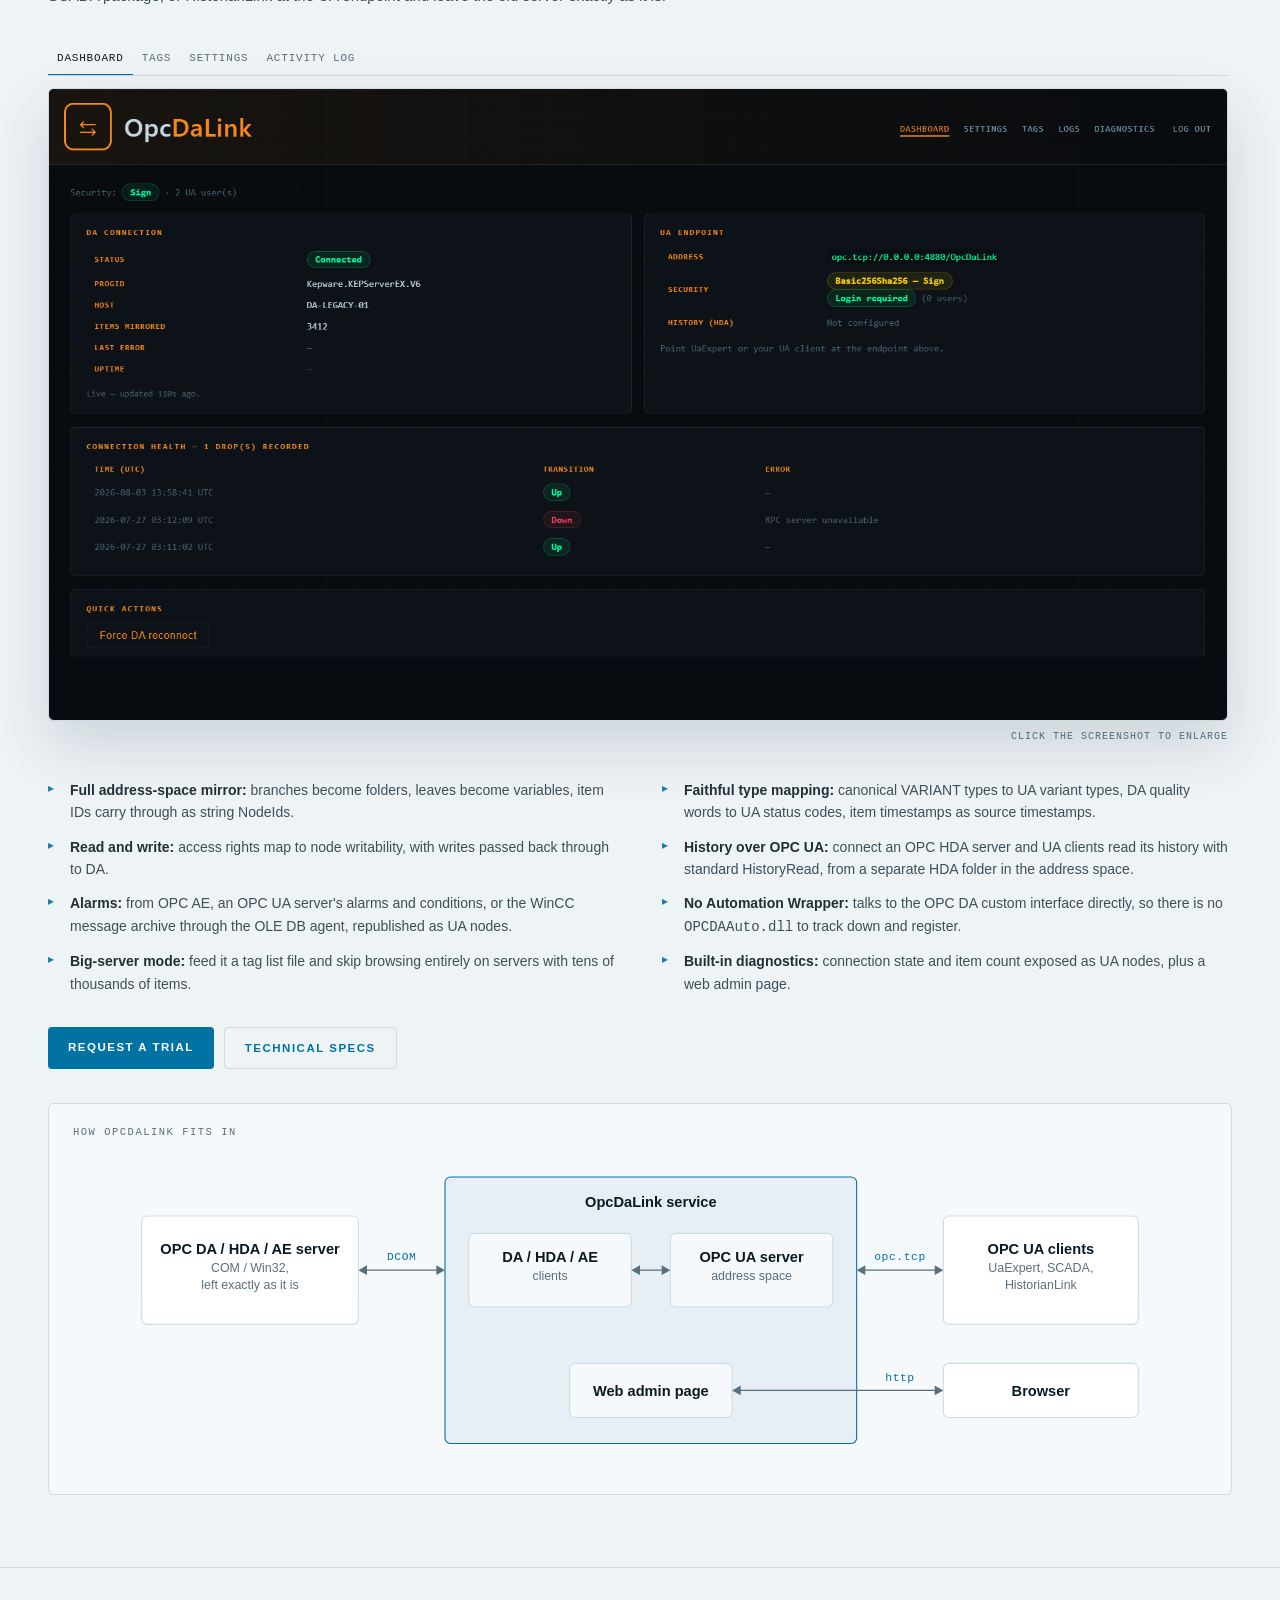
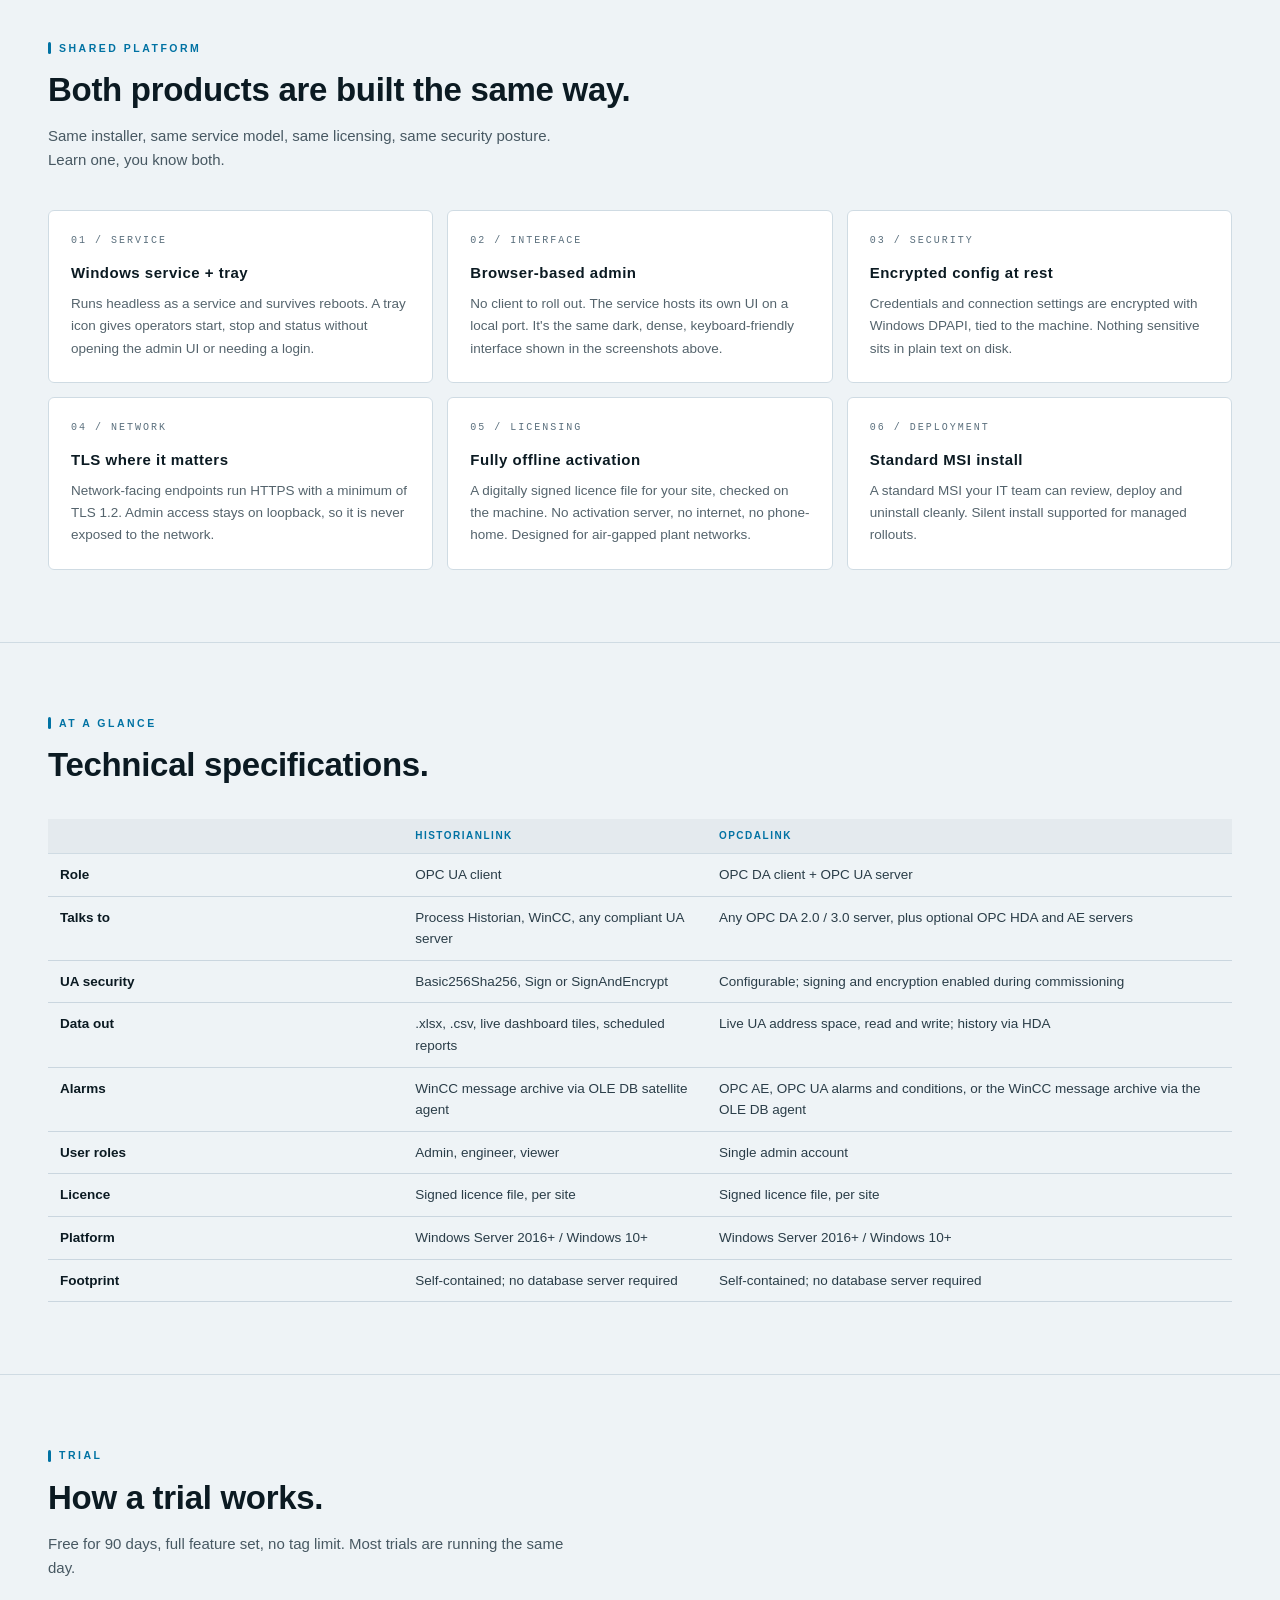
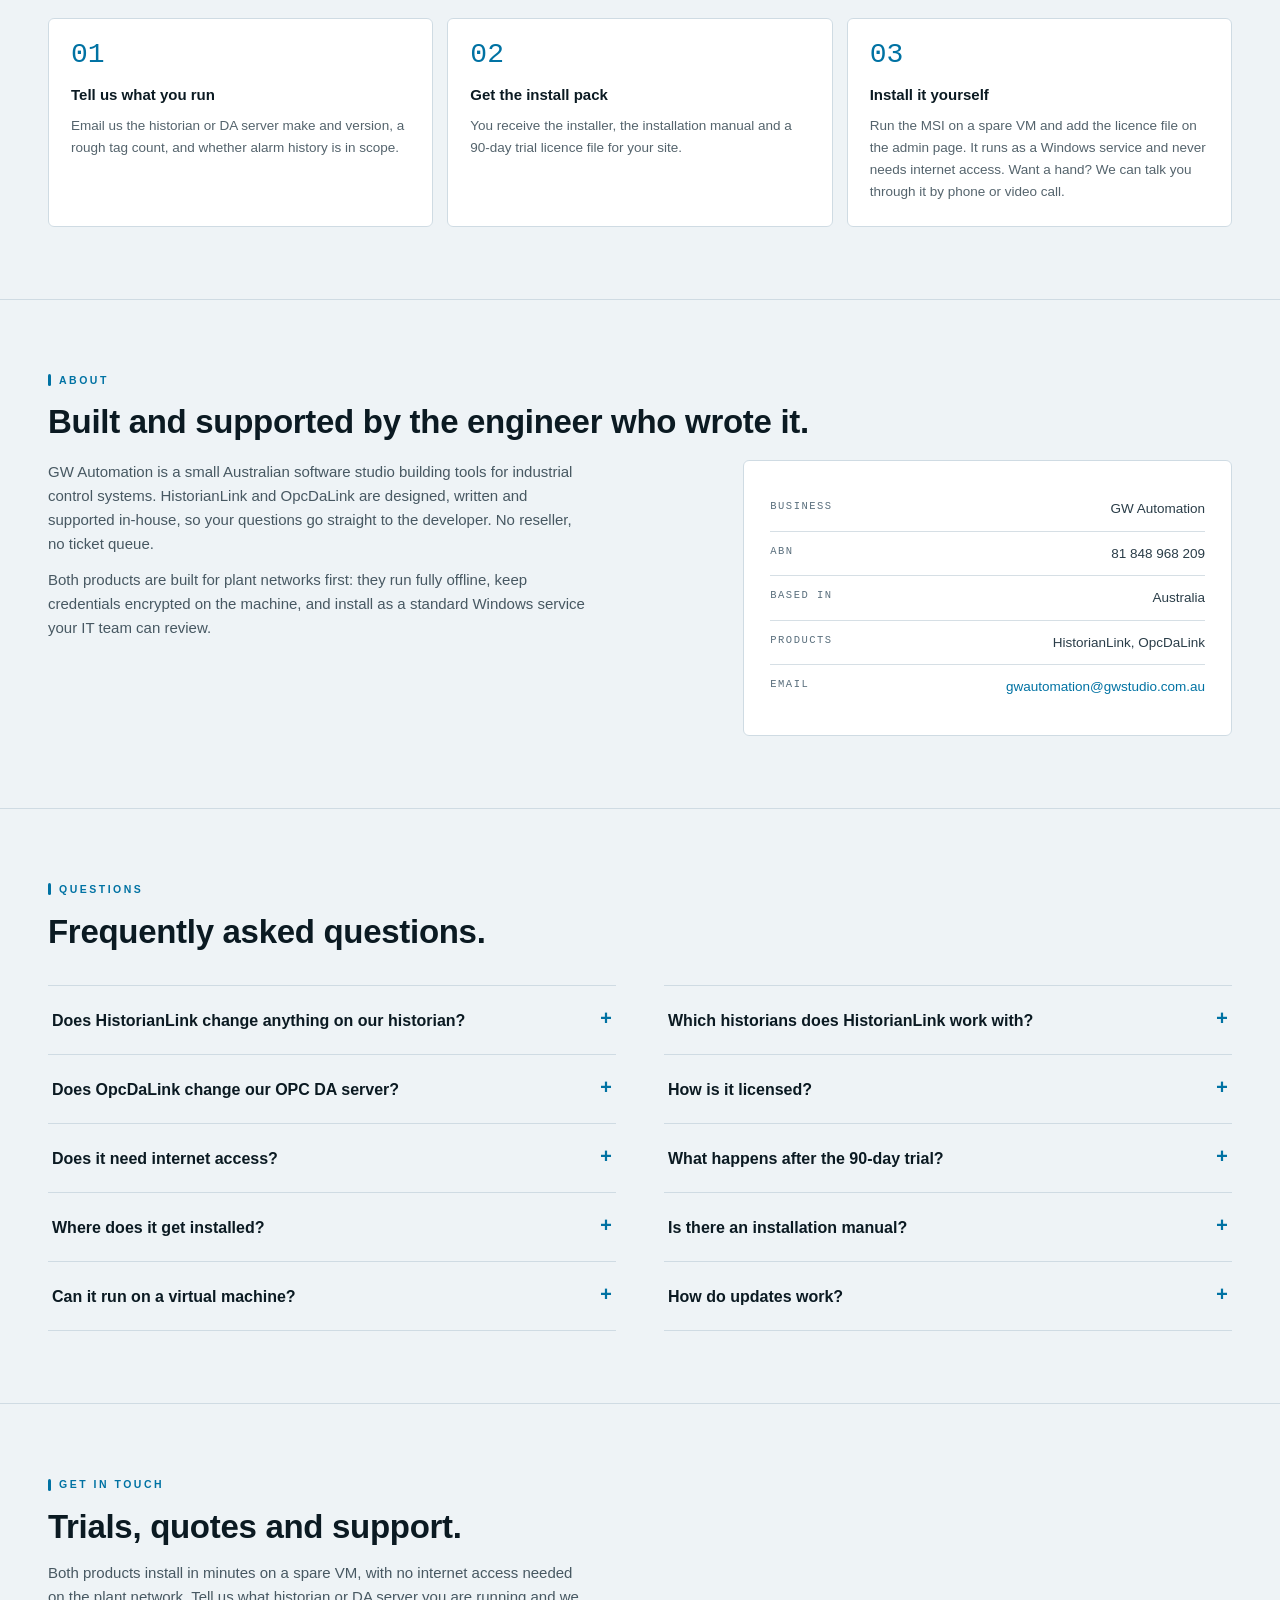
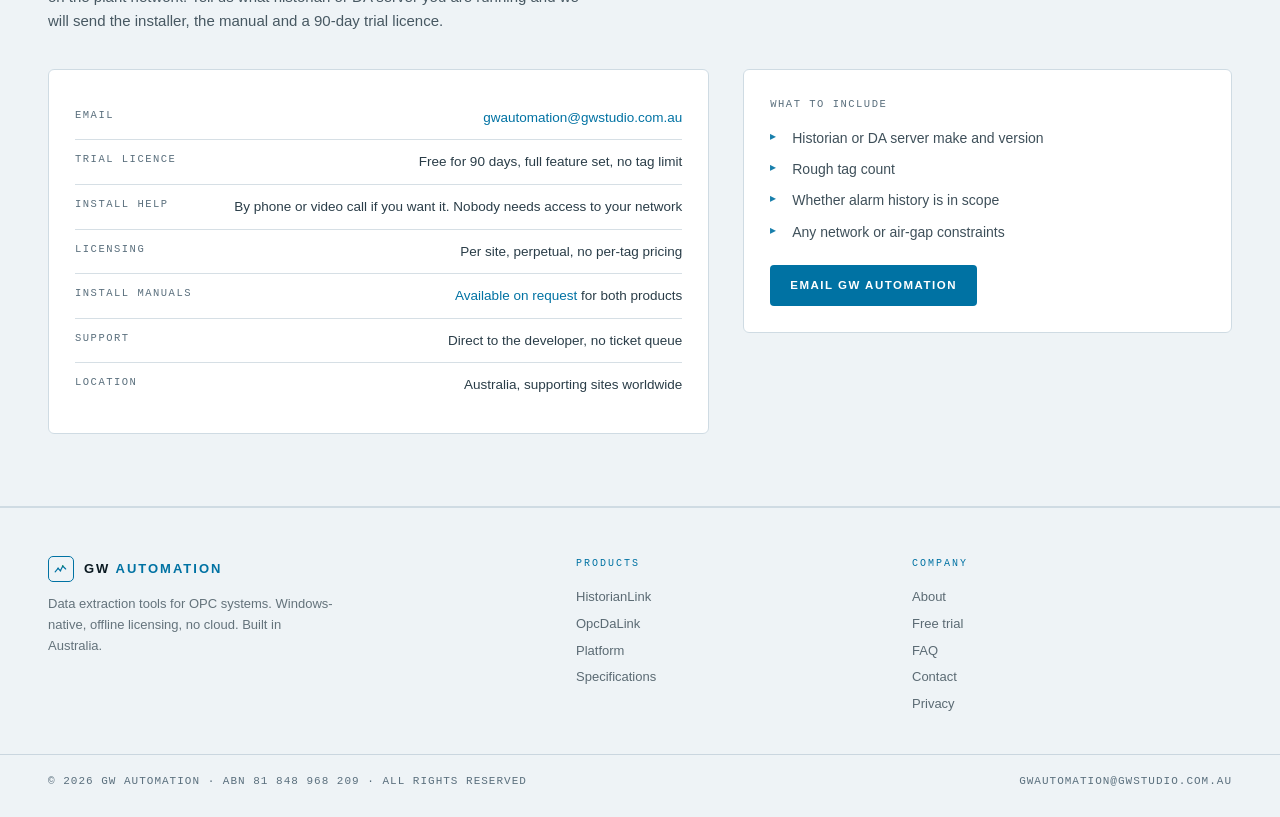
==== commit 32c156a5: "Professional polish: larger screenshots, drawn diagrams, company details, consistent voice Copy - On" ====
--- a/index.html
+++ b/index.html
@@ -30,7 +30,8 @@
 <meta name="twitter:image" content="https://opctools.gwstudio.com.au/assets/og-card.png">
 <meta name="twitter:card" content="summary_large_image">
 <script>(function(d){d.className+=' js';var t;try{t=localStorage.getItem('gw-theme')}catch(e){}if(t!=='light'&&t!=='dark')t=window.matchMedia&&matchMedia('(prefers-color-scheme: light)').matches?'light':'dark';d.setAttribute('data-theme',t)})(document.documentElement)</script>
-<link rel="stylesheet" href="assets/site.css?v=7">
+<script type="application/ld+json">{"@context": "https://schema.org", "@graph": [{"@type": "Organization", "@id": "https://opctools.gwstudio.com.au/#org", "name": "GW Automation", "url": "https://opctools.gwstudio.com.au/", "logo": "https://opctools.gwstudio.com.au/icon-512.png", "email": "gwautomation@gwstudio.com.au", "taxID": "81 848 968 209", "identifier": {"@type": "PropertyValue", "propertyID": "ABN", "value": "81848968209"}, "address": {"@type": "PostalAddress", "addressCountry": "AU"}}, {"@type": "WebSite", "name": "GW Automation", "url": "https://opctools.gwstudio.com.au/", "publisher": {"@id": "https://opctools.gwstudio.com.au/#org"}}, {"@type": "SoftwareApplication", "name": "HistorianLink", "description": "OPC UA client that gets history, reports, dashboards and alarm history out of a plant historian such as Siemens Process Historian or WinCC, with export to Excel and CSV.", "applicationCategory": "BusinessApplication", "operatingSystem": "Windows Server 2016 or later, Windows 10 or later", "url": "https://opctools.gwstudio.com.au/#historianlink", "screenshot": "https://opctools.gwstudio.com.au/assets/hl-analyser.png", "publisher": {"@id": "https://opctools.gwstudio.com.au/#org"}}, {"@type": "SoftwareApplication", "name": "OpcDaLink", "description": "OPC DA to OPC UA bridge that republishes a legacy OPC DA server, with OPC HDA history and OPC AE alarms, as a modern OPC UA server without changing the original server.", "applicationCategory": "BusinessApplication", "operatingSystem": "Windows Server 2016 or later, Windows 10 or later", "url": "https://opctools.gwstudio.com.au/#opcdalink", "screenshot": "https://opctools.gwstudio.com.au/assets/da-dashboard.png", "publisher": {"@id": "https://opctools.gwstudio.com.au/#org"}}, {"@type": "FAQPage", "mainEntity": [{"@type": "Question", "name": "Does HistorianLink change anything on our historian?", "acceptedAnswer": {"@type": "Answer", "text": "No. HistorianLink is read-only: it connects as an OPC UA client and only reads tags and history. It never writes values or changes the historian's configuration."}}, {"@type": "Question", "name": "Does OpcDaLink change our OPC DA server?", "acceptedAnswer": {"@type": "Answer", "text": "No. It connects as an ordinary OPC DA client and leaves the server's configuration exactly as it is. UA clients can only write to items the DA server already allows writes on."}}, {"@type": "Question", "name": "Does it need internet access?", "acceptedAnswer": {"@type": "Answer", "text": "No. Licensing is checked on the machine itself, with no activation server and no phone-home, so both products run on fully air-gapped plant networks."}}, {"@type": "Question", "name": "Where does it get installed?", "acceptedAnswer": {"@type": "Answer", "text": "On a Windows PC or server that can reach your historian or DA server: the historian machine itself, or a separate machine on the same network. It runs on Windows Server 2016+ and Windows 10+."}}, {"@type": "Question", "name": "Can it run on a virtual machine?", "acceptedAnswer": {"@type": "Answer", "text": "Yes. Both products are supported on virtual machines, and most trials start on a spare one."}}, {"@type": "Question", "name": "Which historians does HistorianLink work with?", "acceptedAnswer": {"@type": "Answer", "text": "Siemens Process Historian, WinCC, and any server that provides history over OPC UA. Alarm history from WinCC is read through a small satellite agent on the WinCC server."}}, {"@type": "Question", "name": "How is it licensed?", "acceptedAnswer": {"@type": "Answer", "text": "One perpetual licence per site, with fully offline activation and no per-tag pricing: the price doesn't change with the size of your system. The licence isn't tied to one computer, so replacing or moving a server doesn't need a new one. Email us for a quote."}}, {"@type": "Question", "name": "What happens after the 90-day trial?", "acceptedAnswer": {"@type": "Answer", "text": "You get a permanent licence for your site. Add it on the admin page and everything you set up during the trial carries straight over, with no reinstall. The software shows how many trial days are left, so it never stops by surprise."}}, {"@type": "Question", "name": "Is there an installation manual?", "acceptedAnswer": {"@type": "Answer", "text": "Yes, a full installation and commissioning manual for each product, covering planning, firewall rules, security hardening, upgrades and troubleshooting. It's sent with every trial, or email to request a copy for your IT or security team to review first."}}, {"@type": "Question", "name": "How do updates work?", "acceptedAnswer": {"@type": "Answer", "text": "A new version is a new installer run over the top of the old one. Your configuration, licence and reports are kept."}}]}]}</script>
+<link rel="stylesheet" href="assets/site.css?v=8">
 </head>
 <body>
 
@@ -59,7 +60,7 @@
 </header>
 
 <div class="strip">
-  <div class="wrap" id="txt-status-strip"><span><span class="dot"></span>PRODUCTS OPERATIONAL</span><span>OPC UA · OPC DA · WinCC</span><span>WINDOWS SERVICE + TRAY</span><span>OFFLINE LICENSING</span><span>NO CLOUD DEPENDENCY</span></div>
+  <div class="wrap" id="txt-status-strip"><span>OPC UA · OPC DA · WinCC</span><span>WINDOWS SERVICE + TRAY</span><span>OFFLINE LICENSING</span><span>NO CLOUD DEPENDENCY</span><span>90-DAY FREE TRIAL</span><span>BUILT IN AUSTRALIA</span></div>
 </div>
 
 <!-- ═══ HERO ═══ -->
@@ -68,7 +69,7 @@
     <div>
       <div class="eyebrow" id="txt-hero-eyebrow">Data extraction tools for OPC systems</div>
       <h1 id="txt-hero-title">Get the data <em>out</em> of your plant historian.</h1>
-      <p class="lede" id="txt-hero-lede">GW Automation builds self-contained Windows software interfaces for industrial control systems. No cloud accounts, no per-tag pricing model, security prioritised. Install an MSI on the PC that hosts your information, and extract history, reports and dashboards out of it, through secure encrypted communication.</p>
+      <p class="lede" id="txt-hero-lede">GW Automation builds Windows software that gets data out of industrial control systems. Install an MSI on a machine that can reach your historian or OPC server, then export history, schedule reports and watch live dashboards from a browser. No cloud accounts, no per-tag pricing, and nothing leaves your network.</p>
       <div class="cta-row">
         <a href="#products" class="btn btn-a" id="txt-cta-primary">View products</a>
         <a href="#contact" class="btn btn-g" id="txt-cta-secondary">Request a trial</a>
@@ -90,7 +91,7 @@
       <div>
         <div class="st" id="txt-products-eyebrow">Product line</div>
         <h2 id="txt-products-title">Two products, one problem.</h2>
-        <p class="sub" id="txt-products-sub">Plant data is usually stuck, locked behind a proprietary historian, or behind a twenty-year-old DCOM interface nobody wants to touch. One product gets history out. The other gets legacy servers onto a modern protocol.</p>
+        <p class="sub" id="txt-products-sub">Plant data is usually stuck: locked inside a proprietary historian, or behind a twenty-year-old DCOM interface that modern systems cannot reach. One product gets history out. The other gets legacy servers onto a modern protocol.</p>
       </div>
       <div class="pcards">
         <a class="pcard" href="#historianlink"><div class="pn">Historian<em>Link</em></div><div class="pd">Gets history, reports, dashboards and alarm history out of an OPC UA historian.</div><div class="pt">OPC UA client · Shipping</div></a>
@@ -104,11 +105,29 @@
 <section id="historianlink">
   <div class="wrap">
     <div class="prod">
-      <div class="prod-copy rv">
+      <div class="prod-head rv">
         <span class="badge live" id="txt-hl-badge"><span class="dot"></span><span id="txt-hl-badge-text">Shipping</span></span>
         <h3 id="txt-hl-title">Historian<em>Link</em></h3>
         <div class="tagline" id="txt-hl-tagline">OPC UA history · reports · dashboards · alarms</div>
-        <p class="body" id="txt-hl-body">Connects as an OPC UA client to a plant historian (Siemens Process Historian, WinCC, or any compliant UA server) and turns its archive into something you can actually use. Browse the tag tree, pull raw history, resample it, and export to Excel or CSV with real quality codes attached.</p>
+        <p class="body" id="txt-hl-body">Connects as an OPC UA client to a plant historian (Siemens Process Historian, WinCC, or any compliant UA server) and turns its archive into data you can work with. Browse the tag tree, pull raw history, resample it, and export to Excel or CSV with real quality codes attached.</p>
+      </div>
+
+      <div class="prod-media rv viewer" data-viewer>
+        <div class="vtabs" role="tablist" aria-label="HistorianLink screens">
+          <button role="tab" type="button" aria-selected="true" tabindex="0" data-src="assets/hl-dashboard.png?v=1" data-alt="HistorianLink live dashboard tiles">Live dashboard</button>
+          <button role="tab" type="button" aria-selected="false" tabindex="-1" data-src="assets/hl-analyser.png?v=1" data-alt="HistorianLink data analyser showing multiple tags over a seven day window">Data analyser</button>
+          <button role="tab" type="button" aria-selected="false" tabindex="-1" data-src="assets/hl-alarm-analyser.png?v=1" data-alt="HistorianLink alarm analyser showing alarm counts by source">Alarm analyser</button>
+          <button role="tab" type="button" aria-selected="false" tabindex="-1" data-src="assets/hl-export.png?v=1" data-alt="HistorianLink export job queue with progress bars">Export jobs</button>
+          <button role="tab" type="button" aria-selected="false" tabindex="-1" data-src="assets/hl-alarms.png?v=1" data-alt="HistorianLink alarm history table with severity colouring">Alarm history</button>
+          <button role="tab" type="button" aria-selected="false" tabindex="-1" data-src="assets/hl-reports.png?v=1" data-alt="HistorianLink scheduled reports configuration">Reports</button>
+        </div>
+        <div class="shot" role="tabpanel">
+          <img src="assets/hl-dashboard.png?v=1" alt="HistorianLink live dashboard tiles" loading="lazy">
+        </div>
+        <div class="vhint">Click the screenshot to enlarge</div>
+      </div>
+
+      <div class="prod-copy rv">
         <ul class="feat" id="txt-hl-features">
           <li><b>History export jobs:</b> raw reads resampled to any interval, millisecond timestamps, plain-English quality column, UTC or local toggle, metadata header block.</li>
           <li><b>Scheduled reports:</b> repeatable report definitions written to .xlsx, last five runs kept per report.</li>
@@ -124,21 +143,11 @@
           <a href="#specs" class="btn btn-g" id="txt-hl-cta-secondary">Technical specs</a>
         </div>
       </div>
-
-      <div class="prod-media rv viewer" data-viewer>
-        <div class="vtabs" role="tablist" aria-label="HistorianLink screens">
-          <button role="tab" type="button" aria-selected="true" tabindex="0" data-src="assets/hl-dashboard.png?v=1" data-alt="HistorianLink live dashboard tiles">Live dashboard</button>
-          <button role="tab" type="button" aria-selected="false" tabindex="-1" data-src="assets/hl-analyser.png?v=1" data-alt="HistorianLink data analyser showing multiple tags over a seven day window">Data analyser</button>
-          <button role="tab" type="button" aria-selected="false" tabindex="-1" data-src="assets/hl-alarm-analyser.png?v=1" data-alt="HistorianLink alarm analyser showing alarm counts by source">Alarm analyser</button>
-          <button role="tab" type="button" aria-selected="false" tabindex="-1" data-src="assets/hl-export.png?v=1" data-alt="HistorianLink export job queue with progress bars">Export jobs</button>
-          <button role="tab" type="button" aria-selected="false" tabindex="-1" data-src="assets/hl-alarms.png?v=1" data-alt="HistorianLink alarm history table with severity colouring">Alarm history</button>
-          <button role="tab" type="button" aria-selected="false" tabindex="-1" data-src="assets/hl-reports.png?v=1" data-alt="HistorianLink scheduled reports configuration">Reports</button>
-        </div>
-        <div class="shot" role="tabpanel">
-          <img src="assets/hl-dashboard.png?v=1" alt="HistorianLink live dashboard tiles" loading="lazy">
-        </div>
-        <div class="vhint">Click to enlarge</div>
-      </div>
+    </div>
+
+    <div class="arch rv">
+      <div class="arch-cap">How HistorianLink fits in</div>
+      <svg class="dg" viewBox="0 0 960 294" role="img" aria-label="HistorianLink architecture: the service reads history from the plant historian over OPC UA and alarm history from the WinCC message archive through a satellite agent, then serves browsers over HTTPS and writes Excel and CSV files" xmlns="http://www.w3.org/2000/svg"><g class="bx"><rect x="20" y="34" width="200" height="92" rx="5"/><text class="t" x="120" y="65" text-anchor="middle">Plant historian</text><text class="s" x="120" y="82" text-anchor="middle">Process Historian, WinCC</text><text class="s" x="120" y="97" text-anchor="middle">or any OPC UA server</text></g><g class="bx"><rect x="20" y="180" width="180" height="80" rx="5"/><text class="t" x="110" y="212" text-anchor="middle">WinCC message archive</text><text class="s" x="110" y="229" text-anchor="middle">alarm history</text></g><g class="bx"><rect x="276" y="190" width="118" height="60" rx="5"/><text class="t" x="335" y="225" text-anchor="middle">Satellite agent</text></g><g class="bx hi"><rect x="450" y="24" width="250" height="246" rx="5"/></g><text class="t" x="575" y="52" text-anchor="middle">HistorianLink service</text><g class="bx in"><rect x="472" y="70" width="206" height="40" rx="5"/><text class="t" x="575" y="95" text-anchor="middle">History export jobs</text></g><g class="bx in"><rect x="472" y="118" width="206" height="40" rx="5"/><text class="t" x="575" y="143" text-anchor="middle">Scheduled reports</text></g><g class="bx in"><rect x="472" y="166" width="206" height="40" rx="5"/><text class="t" x="575" y="191" text-anchor="middle">Live dashboards</text></g><g class="bx in"><rect x="472" y="214" width="206" height="40" rx="5"/><text class="t" x="575" y="239" text-anchor="middle">Alarm history</text></g><g class="bx"><rect x="780" y="34" width="160" height="92" rx="5"/><text class="t" x="860" y="65" text-anchor="middle">Browser</text><text class="s" x="860" y="82" text-anchor="middle">admin, engineer,</text><text class="s" x="860" y="97" text-anchor="middle">read-only viewer</text></g><g class="bx"><rect x="780" y="180" width="160" height="80" rx="5"/><text class="t" x="860" y="205" text-anchor="middle">Files</text><text class="s" x="860" y="222" text-anchor="middle">.xlsx and .csv exports,</text><text class="s" x="860" y="237" text-anchor="middle">scheduled reports</text></g><line x1="226" y1="80" x2="444" y2="80"/><path class="ah" d="M450 80 l-8 -4.5 v9z"/><path class="ah" d="M220 80 l8 -4.5 v9z"/><text class="l" x="335" y="71" text-anchor="middle">OPC UA · read-only</text><line x1="200" y1="220" x2="270" y2="220"/><path class="ah" d="M276 220 l-8 -4.5 v9z"/><text class="l" x="238" y="211" text-anchor="middle">OLE DB</text><line x1="394" y1="220" x2="444" y2="220"/><path class="ah" d="M450 220 l-8 -4.5 v9z"/><line x1="706" y1="80" x2="774" y2="80"/><path class="ah" d="M780 80 l-8 -4.5 v9z"/><path class="ah" d="M700 80 l8 -4.5 v9z"/><text class="l" x="740" y="71" text-anchor="middle">HTTPS</text><line x1="700" y1="220" x2="774" y2="220"/><path class="ah" d="M780 220 l-8 -4.5 v9z"/></svg>
     </div>
   </div>
 </section>
@@ -146,12 +155,28 @@
 <!-- ── OpcDaLink ── -->
 <section id="opcdalink">
   <div class="wrap">
-    <div class="prod flip">
-      <div class="prod-copy rv">
+    <div class="prod">
+      <div class="prod-head rv">
         <span class="badge live" id="txt-da-badge"><span class="dot"></span><span id="txt-da-badge-text">Shipping</span></span>
         <h3 id="txt-da-title">OpcDa<em>Link</em></h3>
         <div class="tagline" id="txt-da-tagline">OPC DA → OPC UA bridge</div>
         <p class="body" id="txt-da-body">Sits in front of a legacy OPC DA server, connects to it as a client over DCOM, and re-publishes the whole address space as a modern OPC UA server, with history from OPC HDA and alarms from OPC AE alongside it. Point UaExpert, a new SCADA package, or HistorianLink at the UA endpoint and leave the old server exactly as it is.</p>
+      </div>
+
+      <div class="prod-media rv viewer" data-viewer>
+        <div class="vtabs" role="tablist" aria-label="OpcDaLink screens">
+          <button role="tab" type="button" aria-selected="true" tabindex="0" data-src="assets/da-dashboard.png?v=1" data-alt="OpcDaLink dashboard showing DA connection status, UA endpoint and mirrored item count">Dashboard</button>
+          <button role="tab" type="button" aria-selected="false" tabindex="-1" data-src="assets/da-tags.png?v=1" data-alt="OpcDaLink tags page listing the mirrored DA address space with live values and quality">Tags</button>
+          <button role="tab" type="button" aria-selected="false" tabindex="-1" data-src="assets/da-settings.png?v=1" data-alt="OpcDaLink settings page with DA connection, UA security and certificate configuration">Settings</button>
+          <button role="tab" type="button" aria-selected="false" tabindex="-1" data-src="assets/da-logs.png?v=1" data-alt="OpcDaLink activity log showing sessions, writes and quality events">Activity log</button>
+        </div>
+        <div class="shot" role="tabpanel">
+          <img src="assets/da-dashboard.png?v=1" alt="OpcDaLink dashboard showing DA connection status, UA endpoint and mirrored item count" loading="lazy">
+        </div>
+        <div class="vhint">Click the screenshot to enlarge</div>
+      </div>
+
+      <div class="prod-copy rv">
         <ul class="feat" id="txt-da-features">
           <li><b>Full address-space mirror:</b> branches become folders, leaves become variables, item IDs carry through as string NodeIds.</li>
           <li><b>Faithful type mapping:</b> canonical VARIANT types to UA variant types, DA quality words to UA status codes, item timestamps as source timestamps.</li>
@@ -167,33 +192,11 @@
           <a href="#specs" class="btn btn-g" id="txt-da-cta-secondary">Technical specs</a>
         </div>
       </div>
-
-      <div class="prod-media rv viewer" data-viewer>
-        <div class="vtabs" role="tablist" aria-label="OpcDaLink screens">
-          <button role="tab" type="button" aria-selected="true" tabindex="0" data-src="assets/da-dashboard.png?v=1" data-alt="OpcDaLink dashboard showing DA connection status, UA endpoint and mirrored item count">Dashboard</button>
-          <button role="tab" type="button" aria-selected="false" tabindex="-1" data-src="assets/da-tags.png?v=1" data-alt="OpcDaLink tags page listing the mirrored DA address space with live values and quality">Tags</button>
-          <button role="tab" type="button" aria-selected="false" tabindex="-1" data-src="assets/da-settings.png?v=1" data-alt="OpcDaLink settings page with DA connection, UA security and certificate configuration">Settings</button>
-          <button role="tab" type="button" aria-selected="false" tabindex="-1" data-src="assets/da-logs.png?v=1" data-alt="OpcDaLink activity log showing sessions, writes and quality events">Activity log</button>
-        </div>
-        <div class="shot" role="tabpanel">
-          <img src="assets/da-dashboard.png?v=1" alt="OpcDaLink dashboard showing DA connection status, UA endpoint and mirrored item count" loading="lazy">
-        </div>
-        <div class="vhint">Click to enlarge</div>
-      </div>
-    </div>
-
-    <div class="arch rv" aria-label="OpcDaLink architecture diagram">
-<pre>  ┌──────────────┐    DCOM    ┌────────────────────────────────────┐   opc.tcp   ┌────────────┐
-  │  <b>OPC DA/HDA</b>  │◄──────────►│  <b>OpcDaLink</b> service                 │◄───────────►│ UA client  │
-  │  /AE server  │            │   ┌──────────┐   ┌──────────────┐  │             │ UaExpert,  │
-  │  (COM/Win32) │            │   │ DA/HDA/AE│──►│  UA server   │  │             │ SCADA,     │
-  └──────────────┘            │   │ clients  │◄──│ address space│  │             │ Historian- │
-                              │   └──────────┘   └──────────────┘  │             │ Link       │
-                              │            │                       │             └────────────┘
-                              │       ┌────▼─────┐   http          ┌──────────┐
-                              │       │ admin UI │◄───────────────►│ browser  │
-                              │       └──────────┘                 └──────────┘
-                              └────────────────────────────────────┘</pre>
+    </div>
+
+    <div class="arch rv">
+      <div class="arch-cap">How OpcDaLink fits in</div>
+      <svg class="dg" viewBox="0 0 960 294" role="img" aria-label="OpcDaLink architecture: the service connects to the legacy OPC DA, HDA and AE server over DCOM and republishes it as an OPC UA server for UA clients, with a web admin page" xmlns="http://www.w3.org/2000/svg"><g class="bx"><rect x="20" y="60" width="200" height="100" rx="5"/><text class="t" x="120" y="95" text-anchor="middle">OPC DA / HDA / AE server</text><text class="s" x="120" y="112" text-anchor="middle">COM / Win32,</text><text class="s" x="120" y="127" text-anchor="middle">left exactly as it is</text></g><g class="bx hi"><rect x="300" y="24" width="380" height="246" rx="5"/></g><text class="t" x="490" y="52" text-anchor="middle">OpcDaLink service</text><g class="bx in"><rect x="322" y="76" width="150" height="68" rx="5"/><text class="t" x="397" y="102" text-anchor="middle">DA / HDA / AE</text><text class="s" x="397" y="119" text-anchor="middle">clients</text></g><g class="bx in"><rect x="508" y="76" width="150" height="68" rx="5"/><text class="t" x="583" y="102" text-anchor="middle">OPC UA server</text><text class="s" x="583" y="119" text-anchor="middle">address space</text></g><g class="bx in"><rect x="415" y="196" width="150" height="50" rx="5"/><text class="t" x="490" y="226" text-anchor="middle">Web admin page</text></g><g class="bx"><rect x="760" y="60" width="180" height="100" rx="5"/><text class="t" x="850" y="95" text-anchor="middle">OPC UA clients</text><text class="s" x="850" y="112" text-anchor="middle">UaExpert, SCADA,</text><text class="s" x="850" y="127" text-anchor="middle">HistorianLink</text></g><g class="bx"><rect x="760" y="196" width="180" height="50" rx="5"/><text class="t" x="850" y="226" text-anchor="middle">Browser</text></g><line x1="226" y1="110" x2="294" y2="110"/><path class="ah" d="M300 110 l-8 -4.5 v9z"/><path class="ah" d="M220 110 l8 -4.5 v9z"/><text class="l" x="260" y="101" text-anchor="middle">DCOM</text><line x1="478" y1="110" x2="502" y2="110"/><path class="ah" d="M508 110 l-8 -4.5 v9z"/><path class="ah" d="M472 110 l8 -4.5 v9z"/><line x1="686" y1="110" x2="754" y2="110"/><path class="ah" d="M760 110 l-8 -4.5 v9z"/><path class="ah" d="M680 110 l8 -4.5 v9z"/><text class="l" x="720" y="101" text-anchor="middle">opc.tcp</text><line x1="571" y1="221" x2="754" y2="221"/><path class="ah" d="M760 221 l-8 -4.5 v9z"/><path class="ah" d="M565 221 l8 -4.5 v9z"/><text class="l" x="720" y="212" text-anchor="middle">http</text></svg>
     </div>
   </div>
 </section>
@@ -209,7 +212,7 @@
       <div class="card rv"><div class="num">01 / SERVICE</div><h4>Windows service + tray</h4><p>Runs headless as a service and survives reboots. A tray icon gives operators start, stop and status without opening the admin UI or needing a login.</p></div>
       <div class="card rv"><div class="num">02 / INTERFACE</div><h4>Browser-based admin</h4><p>No client to roll out. The service hosts its own UI on a local port. It's the same dark, dense, keyboard-friendly interface shown in the screenshots above.</p></div>
       <div class="card rv"><div class="num">03 / SECURITY</div><h4>Encrypted config at rest</h4><p>Credentials and connection settings are encrypted with Windows DPAPI, tied to the machine. Nothing sensitive sits in plain text on disk.</p></div>
-      <div class="card rv"><div class="num">04 / NETWORK</div><h4>TLS where it matters</h4><p>Network-facing endpoints run HTTPS with a minimum of TLS 1.2. Admin stays on loopback, where encrypting the traffic would buy nothing.</p></div>
+      <div class="card rv"><div class="num">04 / NETWORK</div><h4>TLS where it matters</h4><p>Network-facing endpoints run HTTPS with a minimum of TLS 1.2. Admin access stays on loopback, so it is never exposed to the network.</p></div>
       <div class="card rv"><div class="num">05 / LICENSING</div><h4>Fully offline activation</h4><p>A digitally signed licence file for your site, checked on the machine. No activation server, no internet, no phone-home. Designed for air-gapped plant networks.</p></div>
       <div class="card rv"><div class="num">06 / DEPLOYMENT</div><h4>Standard MSI install</h4><p>A standard MSI your IT team can review, deploy and uninstall cleanly. Silent install supported for managed rollouts.</p></div>
     </div>
@@ -220,22 +223,22 @@
 <section id="specs">
   <div class="wrap">
     <div class="st" id="txt-specs-eyebrow">At a glance</div>
-    <h2 id="txt-specs-title">Technical specifications</h2>
+    <h2 id="txt-specs-title">Technical specifications.</h2>
 
     <table class="spec">
       <thead>
         <tr><th>&nbsp;</th><th>HistorianLink</th><th>OpcDaLink</th></tr>
       </thead>
       <tbody id="txt-spec-rows">
-        <tr><td>Role</td><td>OPC UA client</td><td>OPC DA client + OPC UA server</td></tr>
-        <tr><td>Talks to</td><td>Process Historian, WinCC, any compliant UA server</td><td>Any OPC DA 2.0 / 3.0 server, plus optional OPC HDA and AE servers</td></tr>
-        <tr><td>UA security</td><td>Basic256Sha256, Sign or SignAndEncrypt</td><td>Configurable; opens with security disabled for first run</td></tr>
-        <tr><td>Data out</td><td>.xlsx, .csv, live dashboard tiles, scheduled reports</td><td>Live UA address space, read and write; history via HDA</td></tr>
-        <tr><td>Alarms</td><td>WinCC message archive via OLE DB satellite agent</td><td>OPC AE, OPC UA alarms and conditions, or the WinCC message archive via the OLE DB agent</td></tr>
-        <tr><td>User roles</td><td>Admin, engineer, viewer</td><td>Single admin account</td></tr>
-        <tr><td>Licence</td><td>Signed licence file, per site</td><td>Signed licence file, per site</td></tr>
-        <tr><td>Platform</td><td>Windows Server 2016+ / Windows 10+</td><td>Windows Server 2016+ / Windows 10+</td></tr>
-        <tr><td>Footprint</td><td>Self-contained; no database server required</td><td>Self-contained; no database server required</td></tr>
+        <tr><td>Role</td><td data-label="HistorianLink">OPC UA client</td><td data-label="OpcDaLink">OPC DA client + OPC UA server</td></tr>
+        <tr><td>Talks to</td><td data-label="HistorianLink">Process Historian, WinCC, any compliant UA server</td><td data-label="OpcDaLink">Any OPC DA 2.0 / 3.0 server, plus optional OPC HDA and AE servers</td></tr>
+        <tr><td>UA security</td><td data-label="HistorianLink">Basic256Sha256, Sign or SignAndEncrypt</td><td data-label="OpcDaLink">Configurable; signing and encryption enabled during commissioning</td></tr>
+        <tr><td>Data out</td><td data-label="HistorianLink">.xlsx, .csv, live dashboard tiles, scheduled reports</td><td data-label="OpcDaLink">Live UA address space, read and write; history via HDA</td></tr>
+        <tr><td>Alarms</td><td data-label="HistorianLink">WinCC message archive via OLE DB satellite agent</td><td data-label="OpcDaLink">OPC AE, OPC UA alarms and conditions, or the WinCC message archive via the OLE DB agent</td></tr>
+        <tr><td>User roles</td><td data-label="HistorianLink">Admin, engineer, viewer</td><td data-label="OpcDaLink">Single admin account</td></tr>
+        <tr><td>Licence</td><td data-label="HistorianLink">Signed licence file, per site</td><td data-label="OpcDaLink">Signed licence file, per site</td></tr>
+        <tr><td>Platform</td><td data-label="HistorianLink">Windows Server 2016+ / Windows 10+</td><td data-label="OpcDaLink">Windows Server 2016+ / Windows 10+</td></tr>
+        <tr><td>Footprint</td><td data-label="HistorianLink">Self-contained; no database server required</td><td data-label="OpcDaLink">Self-contained; no database server required</td></tr>
       </tbody>
     </table>
   </div>
@@ -248,20 +251,31 @@
     <h2>How a trial works.</h2>
     <p class="sub">Free for 90 days, full feature set, no tag limit. Most trials are running the same day.</p>
     <div class="steps">
-      <div class="step rv"><div class="num">01</div><h4>Tell me what you run</h4><p>Email the historian or DA server make and version, a rough tag count, and whether alarm history is in scope.</p></div>
+      <div class="step rv"><div class="num">01</div><h4>Tell us what you run</h4><p>Email us the historian or DA server make and version, a rough tag count, and whether alarm history is in scope.</p></div>
       <div class="step rv"><div class="num">02</div><h4>Get the install pack</h4><p>You receive the installer, the installation manual and a 90-day trial licence file for your site.</p></div>
-      <div class="step rv"><div class="num">03</div><h4>Install it yourself</h4><p>Run the MSI on a spare VM and add the licence file on the admin page. It runs as a Windows service and never needs internet access. Want a hand? I can talk you through it by phone or video call.</p></div>
+      <div class="step rv"><div class="num">03</div><h4>Install it yourself</h4><p>Run the MSI on a spare VM and add the licence file on the admin page. It runs as a Windows service and never needs internet access. Want a hand? We can talk you through it by phone or video call.</p></div>
     </div>
   </div>
 </section>
 
 <!-- ═══ ABOUT ═══ -->
 <section id="about">
-  <div class="wrap about">
+  <div class="wrap">
     <div class="st">About</div>
-    <h2>Built and supported by one engineer.</h2>
-    <p class="sub">GW Automation is a small Australian software studio building tools for industrial control systems. HistorianLink and OpcDaLink are designed, written and supported by the same person, so your questions go straight to whoever wrote the code. No reseller, no ticket queue.</p>
-    <p class="sub">Both products are built for plant networks first: they run fully offline, keep credentials encrypted on the machine, and install as a standard Windows service your IT team can review.</p>
+    <h2>Built and supported by the engineer who wrote it.</h2>
+    <div class="about-grid">
+      <div class="about">
+        <p class="sub">GW Automation is a small Australian software studio building tools for industrial control systems. HistorianLink and OpcDaLink are designed, written and supported in-house, so your questions go straight to the developer. No reseller, no ticket queue.</p>
+        <p class="sub">Both products are built for plant networks first: they run fully offline, keep credentials encrypted on the machine, and install as a standard Windows service your IT team can review.</p>
+      </div>
+      <div class="cbox rv">
+        <div class="row"><span class="k">Business</span><span class="v">GW Automation</span></div>
+        <div class="row"><span class="k">ABN</span><span class="v">81 848 968 209</span></div>
+        <div class="row"><span class="k">Based in</span><span class="v">Australia</span></div>
+        <div class="row"><span class="k">Products</span><span class="v">HistorianLink, OpcDaLink</span></div>
+        <div class="row"><span class="k">Email</span><span class="v"><a href="mailto:gwautomation@gwstudio.com.au">gwautomation@gwstudio.com.au</a></span></div>
+      </div>
+    </div>
   </div>
 </section>
 
@@ -271,16 +285,20 @@
     <div class="st">Questions</div>
     <h2>Frequently asked questions.</h2>
     <div class="faq">
-      <details class="rv"><summary>Does HistorianLink change anything on our historian?</summary><p>No. HistorianLink is read-only: it connects as an OPC UA client and only reads tags and history. It never writes values or changes the historian's configuration.</p></details>
-      <details class="rv"><summary>Does OpcDaLink change our OPC DA server?</summary><p>No. It connects as an ordinary OPC DA client and leaves the server's configuration exactly as it is. UA clients can only write to items the DA server already allows writes on.</p></details>
-      <details class="rv"><summary>Does it need internet access?</summary><p>No. Licensing is checked on the machine itself, with no activation server and no phone-home, so both products run on fully air-gapped plant networks.</p></details>
-      <details class="rv"><summary>Where does it get installed?</summary><p>On a Windows PC or server that can reach your historian or DA server: the historian machine itself, or a separate machine on the same network. It runs on Windows Server 2016+ and Windows 10+.</p></details>
-      <details class="rv"><summary>Can it run on a virtual machine?</summary><p>Yes. Both products run happily on a VM, and most trials start on a spare one.</p></details>
-      <details class="rv"><summary>Which historians does HistorianLink work with?</summary><p>Siemens Process Historian, WinCC, and any server that provides history over OPC UA. Alarm history from WinCC is read through a small satellite agent on the WinCC server.</p></details>
-      <details class="rv"><summary>How is it licensed?</summary><p>Per site, with a perpetual licence and fully offline activation. The licence isn't tied to one computer, so replacing or moving a server doesn't need a new one. There's no per-tag pricing. Email for a quote.</p></details>
-      <details class="rv"><summary>What happens after the 90-day trial?</summary><p>You get a permanent licence for your site. Add it on the admin page and everything you set up during the trial carries straight over, with no reinstall. The software shows how many trial days are left, so it never stops by surprise.</p></details>
-      <details class="rv"><summary>Is there an installation manual?</summary><p>Yes, a full installation and commissioning manual for each product, covering planning, firewall rules, security hardening, upgrades and troubleshooting. It's sent with every trial, or <a href="mailto:gwautomation@gwstudio.com.au?subject=Installation%20manual%20request">email to request a copy</a> for your IT or security team to review first.</p></details>
-      <details class="rv"><summary>How do updates work?</summary><p>A new version is a new installer run over the top of the old one. Your configuration, licence and reports are kept.</p></details>
+      <div class="faq-col">
+        <details class="rv"><summary>Does HistorianLink change anything on our historian?</summary><p>No. HistorianLink is read-only: it connects as an OPC UA client and only reads tags and history. It never writes values or changes the historian's configuration.</p></details>
+        <details class="rv"><summary>Does OpcDaLink change our OPC DA server?</summary><p>No. It connects as an ordinary OPC DA client and leaves the server's configuration exactly as it is. UA clients can only write to items the DA server already allows writes on.</p></details>
+        <details class="rv"><summary>Does it need internet access?</summary><p>No. Licensing is checked on the machine itself, with no activation server and no phone-home, so both products run on fully air-gapped plant networks.</p></details>
+        <details class="rv"><summary>Where does it get installed?</summary><p>On a Windows PC or server that can reach your historian or DA server: the historian machine itself, or a separate machine on the same network. It runs on Windows Server 2016+ and Windows 10+.</p></details>
+        <details class="rv"><summary>Can it run on a virtual machine?</summary><p>Yes. Both products are supported on virtual machines, and most trials start on a spare one.</p></details>
+      </div>
+      <div class="faq-col">
+        <details class="rv"><summary>Which historians does HistorianLink work with?</summary><p>Siemens Process Historian, WinCC, and any server that provides history over OPC UA. Alarm history from WinCC is read through a small satellite agent on the WinCC server.</p></details>
+        <details class="rv"><summary>How is it licensed?</summary><p>One perpetual licence per site, with fully offline activation and no per-tag pricing: the price doesn't change with the size of your system. The licence isn't tied to one computer, so replacing or moving a server doesn't need a new one. Email us for a quote.</p></details>
+        <details class="rv"><summary>What happens after the 90-day trial?</summary><p>You get a permanent licence for your site. Add it on the admin page and everything you set up during the trial carries straight over, with no reinstall. The software shows how many trial days are left, so it never stops by surprise.</p></details>
+        <details class="rv"><summary>Is there an installation manual?</summary><p>Yes, a full installation and commissioning manual for each product, covering planning, firewall rules, security hardening, upgrades and troubleshooting. It's sent with every trial, or <a href="mailto:gwautomation@gwstudio.com.au?subject=Installation%20manual%20request">email to request a copy</a> for your IT or security team to review first.</p></details>
+        <details class="rv"><summary>How do updates work?</summary><p>A new version is a new installer run over the top of the old one. Your configuration, licence and reports are kept.</p></details>
+      </div>
     </div>
   </div>
 </section>
@@ -290,14 +308,14 @@
   <div class="wrap">
     <div class="st" id="txt-contact-eyebrow">Get in touch</div>
     <h2 id="txt-contact-title">Trials, quotes and support.</h2>
-    <p class="sub" id="txt-contact-sub">Both products install in minutes on a spare VM, with no internet access needed on the plant network. Tell me what historian or DA server you are running and I will send the installer, the manual and a 90-day trial licence.</p>
+    <p class="sub" id="txt-contact-sub">Both products install in minutes on a spare VM, with no internet access needed on the plant network. Tell us what historian or DA server you are running and we will send the installer, the manual and a 90-day trial licence.</p>
 
     <div class="contact-grid">
       <div class="cbox rv" id="txt-contact-rows">
         <div class="row"><span class="k">Email</span><span class="v"><a href="mailto:gwautomation@gwstudio.com.au">gwautomation@gwstudio.com.au</a></span></div>
         <div class="row"><span class="k">Trial licence</span><span class="v">Free for 90 days, full feature set, no tag limit</span></div>
         <div class="row"><span class="k">Install help</span><span class="v">By phone or video call if you want it. Nobody needs access to your network</span></div>
-        <div class="row"><span class="k">Licensing</span><span class="v">Per site, perpetual, offline activation</span></div>
+        <div class="row"><span class="k">Licensing</span><span class="v">Per site, perpetual, no per-tag pricing</span></div>
         <div class="row"><span class="k">Install manuals</span><span class="v"><a href="mailto:gwautomation@gwstudio.com.au?subject=Installation%20manual%20request">Available on request</a> for both products</span></div>
         <div class="row"><span class="k">Support</span><span class="v">Direct to the developer, no ticket queue</span></div>
         <div class="row"><span class="k">Location</span><span class="v">Australia, supporting sites worldwide</span></div>
@@ -343,7 +361,7 @@
     </div>
   </div>
   <div class="wrap fbot">
-    <span>© <span id="yr">2026</span> GW AUTOMATION · ALL RIGHTS RESERVED</span>
+    <span>© <span id="yr">2026</span> GW AUTOMATION · ABN 81 848 968 209 · ALL RIGHTS RESERVED</span>
     <a href="mailto:gwautomation@gwstudio.com.au">GWAUTOMATION@GWSTUDIO.COM.AU</a>
   </div>
 </footer>
--- a/assets/site.css
+++ b/assets/site.css
@@ -2,7 +2,7 @@
 :root{
   --bg:#080c10;--panel:#0d1318;--panel2:#0a1015;--border:#1a2a35;
   --accent:#00c8ff;--accent2:#00ff9d;--warn:#ffd700;--danger:#ff3b5c;
-  --text:#c8dde8;--muted:#4a6272;--head:#fff;
+  --text:#c8dde8;--muted:#7d95a5;--head:#fff;
   --on-accent:#000;--accent-hi:#33d4ff;--accent-soft:rgba(0,200,255,.06);--line:var(--line);
   --tint:rgba(0,0,0,.25);--code-bg:#040810;--hdr1:rgba(0,200,255,.07);--hdr2:rgba(8,12,16,.92);
   --ok-border:rgba(0,255,157,.3);--ok-soft:rgba(0,255,157,.05);--warn-border:rgba(255,215,0,.3);--warn-soft:rgba(255,215,0,.05);
@@ -28,8 +28,6 @@
   -webkit-font-smoothing:antialiased;overflow-x:hidden}
 
 /* scanlines + grid, straight from the product UI */
-body::before{content:'';position:fixed;inset:0;pointer-events:none;z-index:9999;
-  background:repeating-linear-gradient(0deg,transparent,transparent 2px,var(--scan) 2px,var(--scan) 4px)}
 body::after{content:'';position:fixed;inset:0;pointer-events:none;z-index:0;
   background-image:linear-gradient(var(--grid) 1px,transparent 1px),
   linear-gradient(90deg,var(--grid) 1px,transparent 1px);background-size:40px 40px}
@@ -304,3 +302,56 @@
   .strip .wrap::-webkit-scrollbar{display:none}
   .strip .ticker[aria-hidden]{display:none}
 }
+
+/* ── Product sections: intro, then a large screenshot viewer, then features in two columns ── */
+.prod{display:block}
+.prod.flip .prod-media{order:0}
+.prod-head{max-width:820px}
+.prod-media{margin:34px 0 0;max-width:1180px}
+.viewer .shot{aspect-ratio:1920/1030;background:#080c10;cursor:zoom-in}
+.viewer .shot img{object-fit:contain;object-position:top center}
+.viewer .vtabs button{font-size:11px;padding-top:10px;padding-bottom:10px}
+.prod-copy{margin-top:34px;max-width:1180px}
+.prod-copy ul.feat{margin-top:0;display:grid;grid-template-columns:1fr 1fr;gap:12px 48px}
+
+/* ── Architecture diagrams ── */
+.arch{padding:20px 24px 24px}
+.arch-cap{font-family:var(--fm);font-size:10.5px;letter-spacing:1.5px;text-transform:uppercase;color:var(--muted);margin-bottom:10px}
+.dg{display:block;width:100%;min-width:720px;max-width:1040px;height:auto;margin:0 auto}
+.dg .bx rect{fill:var(--panel);stroke:var(--border);stroke-width:1}
+.dg .bx.hi rect{fill:var(--accent-soft);stroke:var(--accent)}
+.dg .bx.in rect{fill:var(--panel2);stroke:var(--border)}
+.dg text{font-family:var(--ff)}
+.dg .t{fill:var(--head);font-size:13.5px;font-weight:600}
+.dg .s{fill:var(--muted);font-size:11.5px}
+.dg .l{fill:var(--accent);font-family:var(--fm);font-size:10.5px;letter-spacing:.5px}
+.dg line{stroke:var(--muted);stroke-width:1.2}
+.dg .ah{fill:var(--muted)}
+
+/* ── About: text beside the company details ── */
+.about-grid{display:grid;grid-template-columns:1.15fr .85fr;gap:34px;align-items:start;margin-top:4px}
+.about-grid .cbox{margin-top:14px}
+
+/* ── FAQ: two columns on wide screens ── */
+.faq{max-width:none;border-top:none;display:grid;grid-template-columns:1fr 1fr;gap:0 48px;align-items:start}
+.faq-col{border-top:1px solid var(--border)}
+
+@media (max-width:900px){
+  .prod-copy ul.feat{grid-template-columns:1fr}
+  .about-grid,.faq{grid-template-columns:1fr}
+  .faq-col + .faq-col{border-top:none}
+  .cbox .row{flex-direction:column;gap:3px}
+  .cbox .row .v{text-align:left}
+}
+/* ── Specs on phones: one block per row, each product labelled ── */
+@media (max-width:640px){
+  .spec thead{display:none}
+  .spec,.spec tbody,.spec tr,.spec td{display:block;width:auto}
+  .spec tr{padding:14px 0;border-bottom:1px solid var(--line)}
+  .spec td{border:none;padding:3px 0}
+  .spec td:first-child{width:auto;font-size:15px;margin-bottom:4px}
+  .spec td[data-label]{display:grid;grid-template-columns:104px 1fr;gap:10px}
+  .spec td[data-label]::before{content:attr(data-label);font-family:var(--fm);font-size:10px;letter-spacing:1px;
+    text-transform:uppercase;color:var(--accent);padding-top:3px}
+  .spec tr:hover td{background:none}
+}
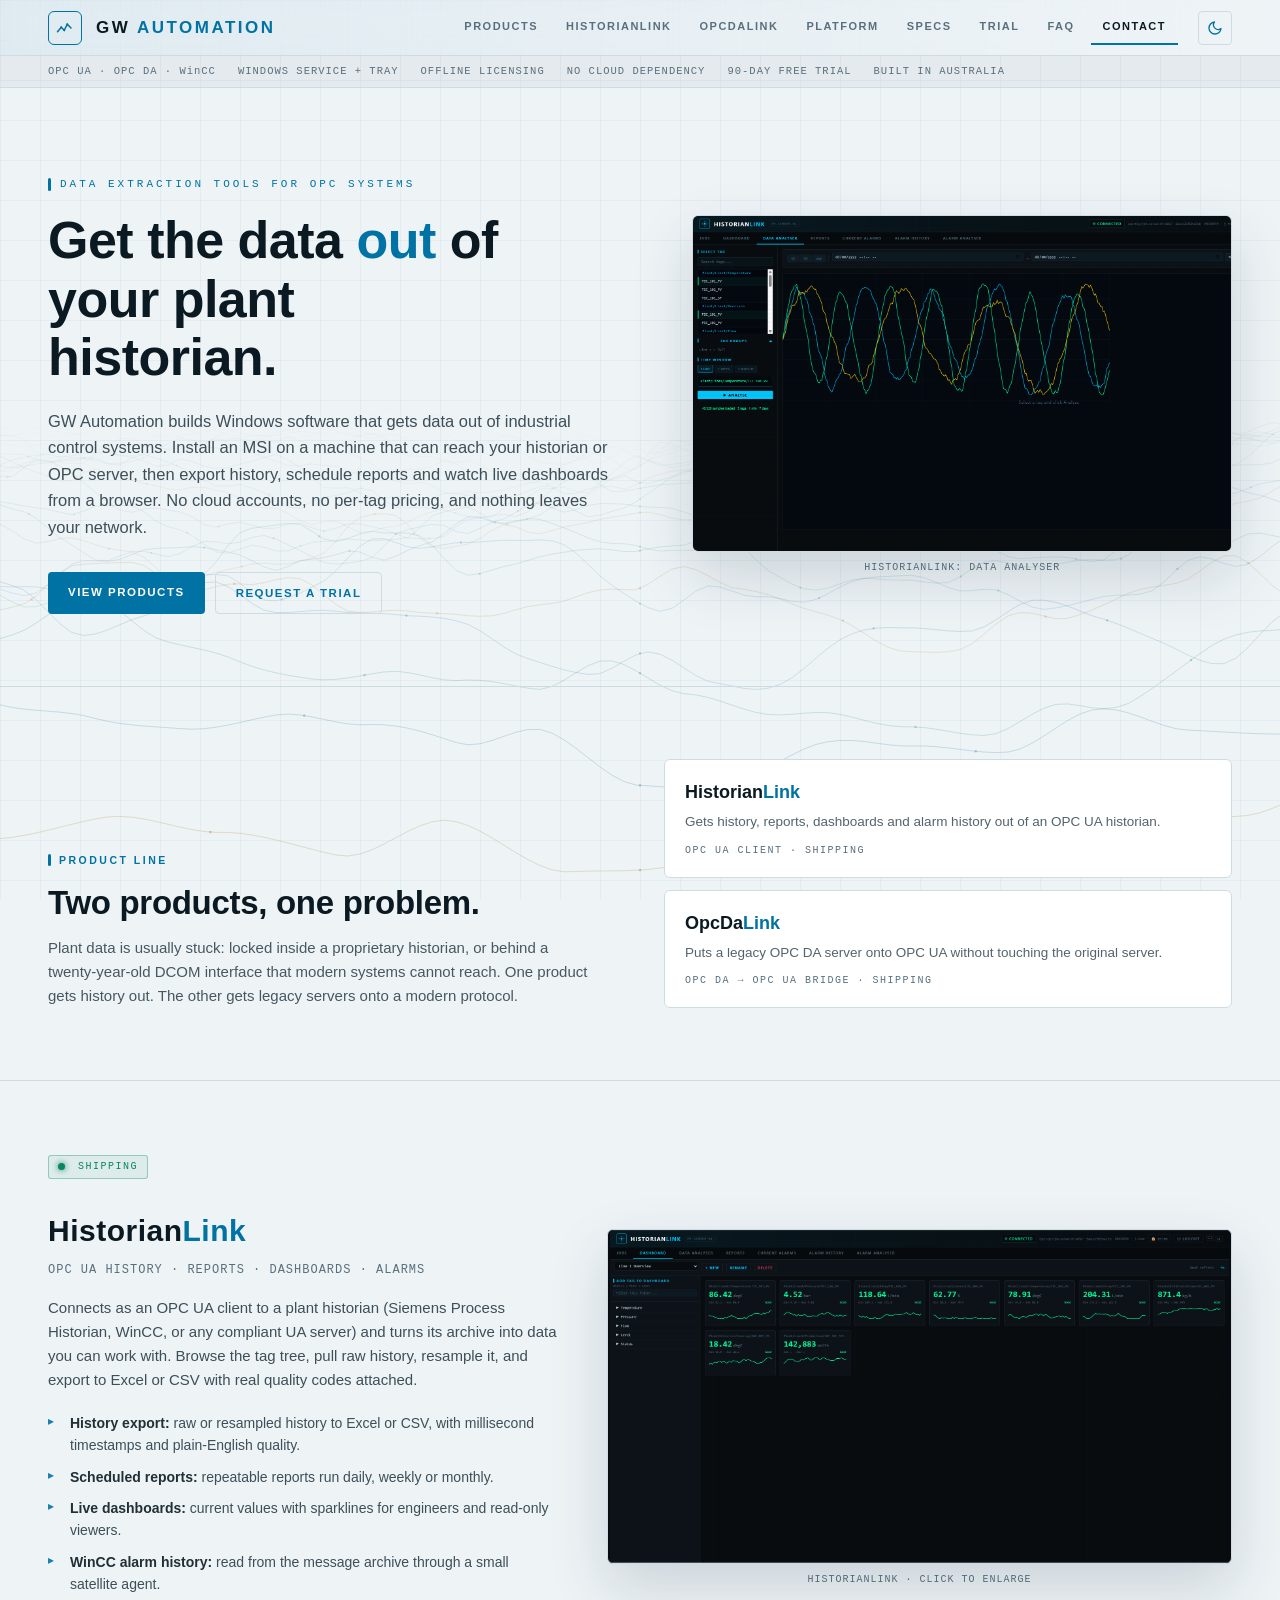
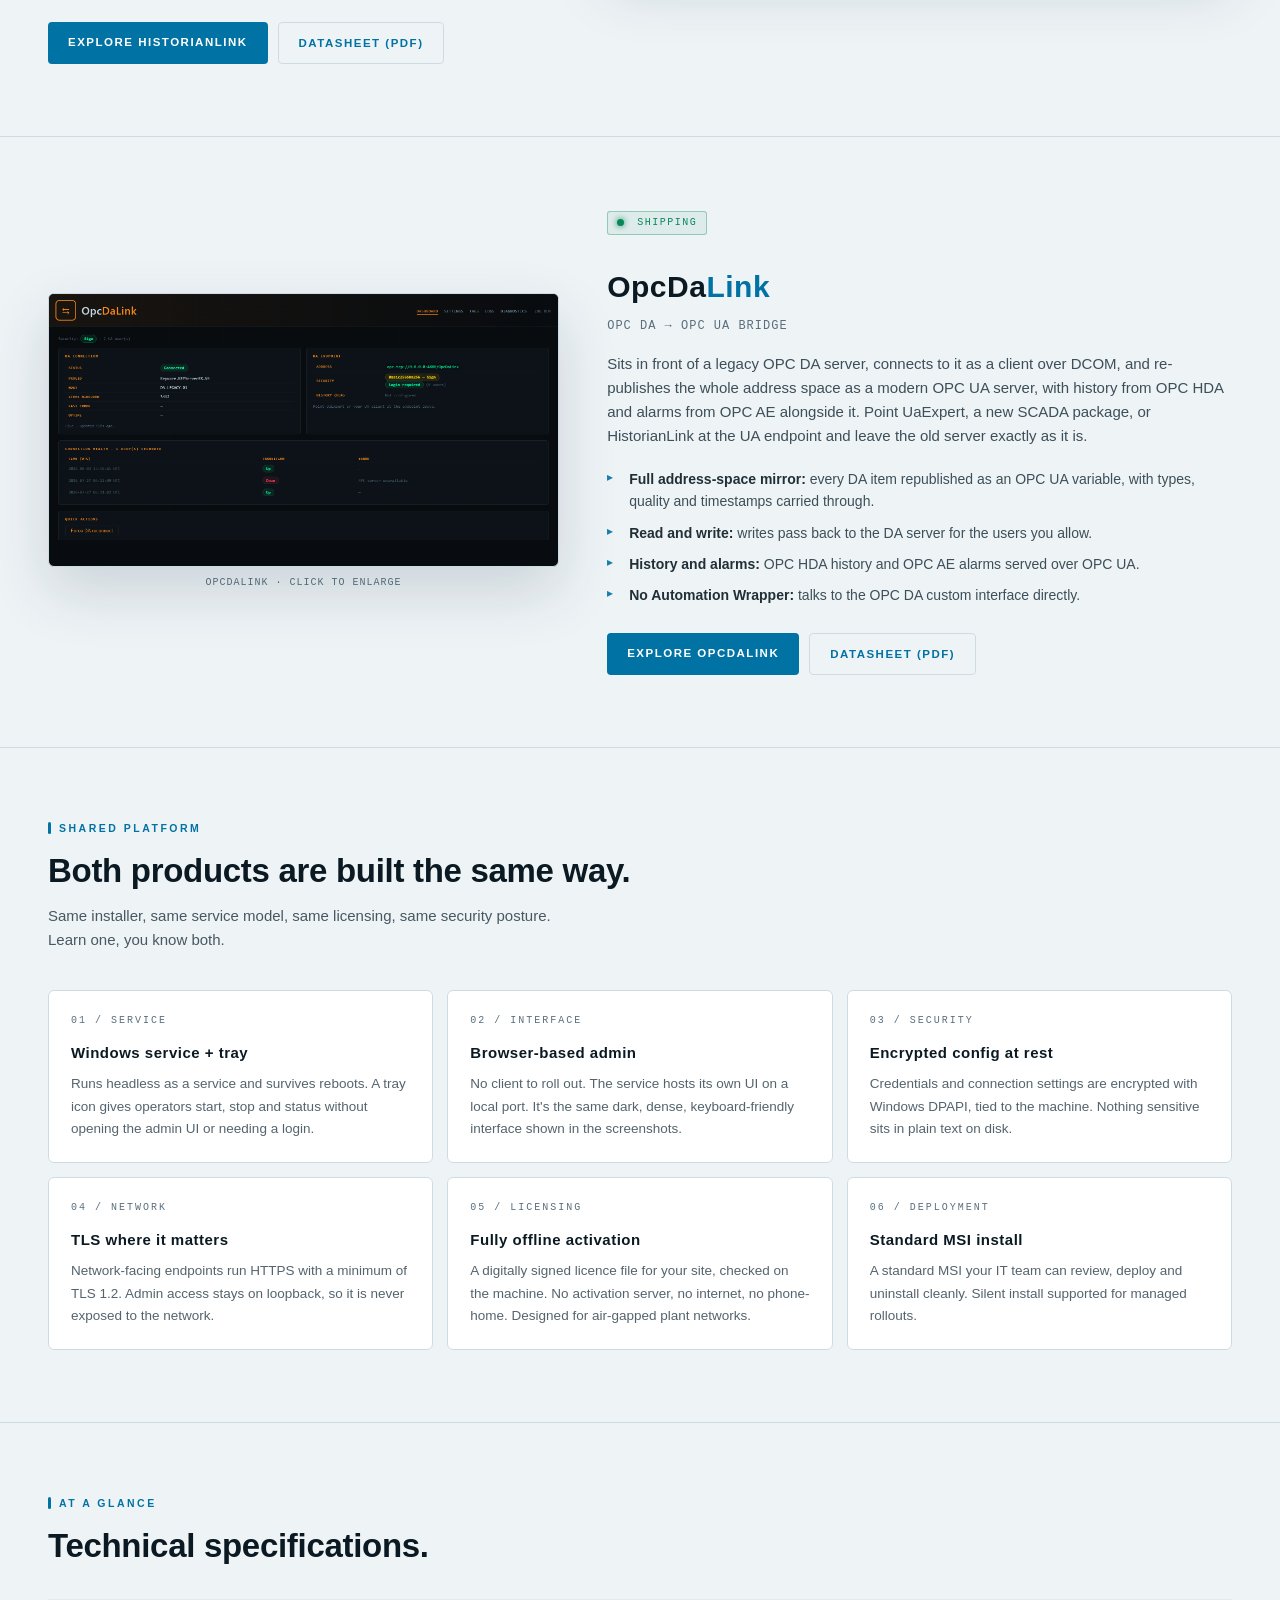
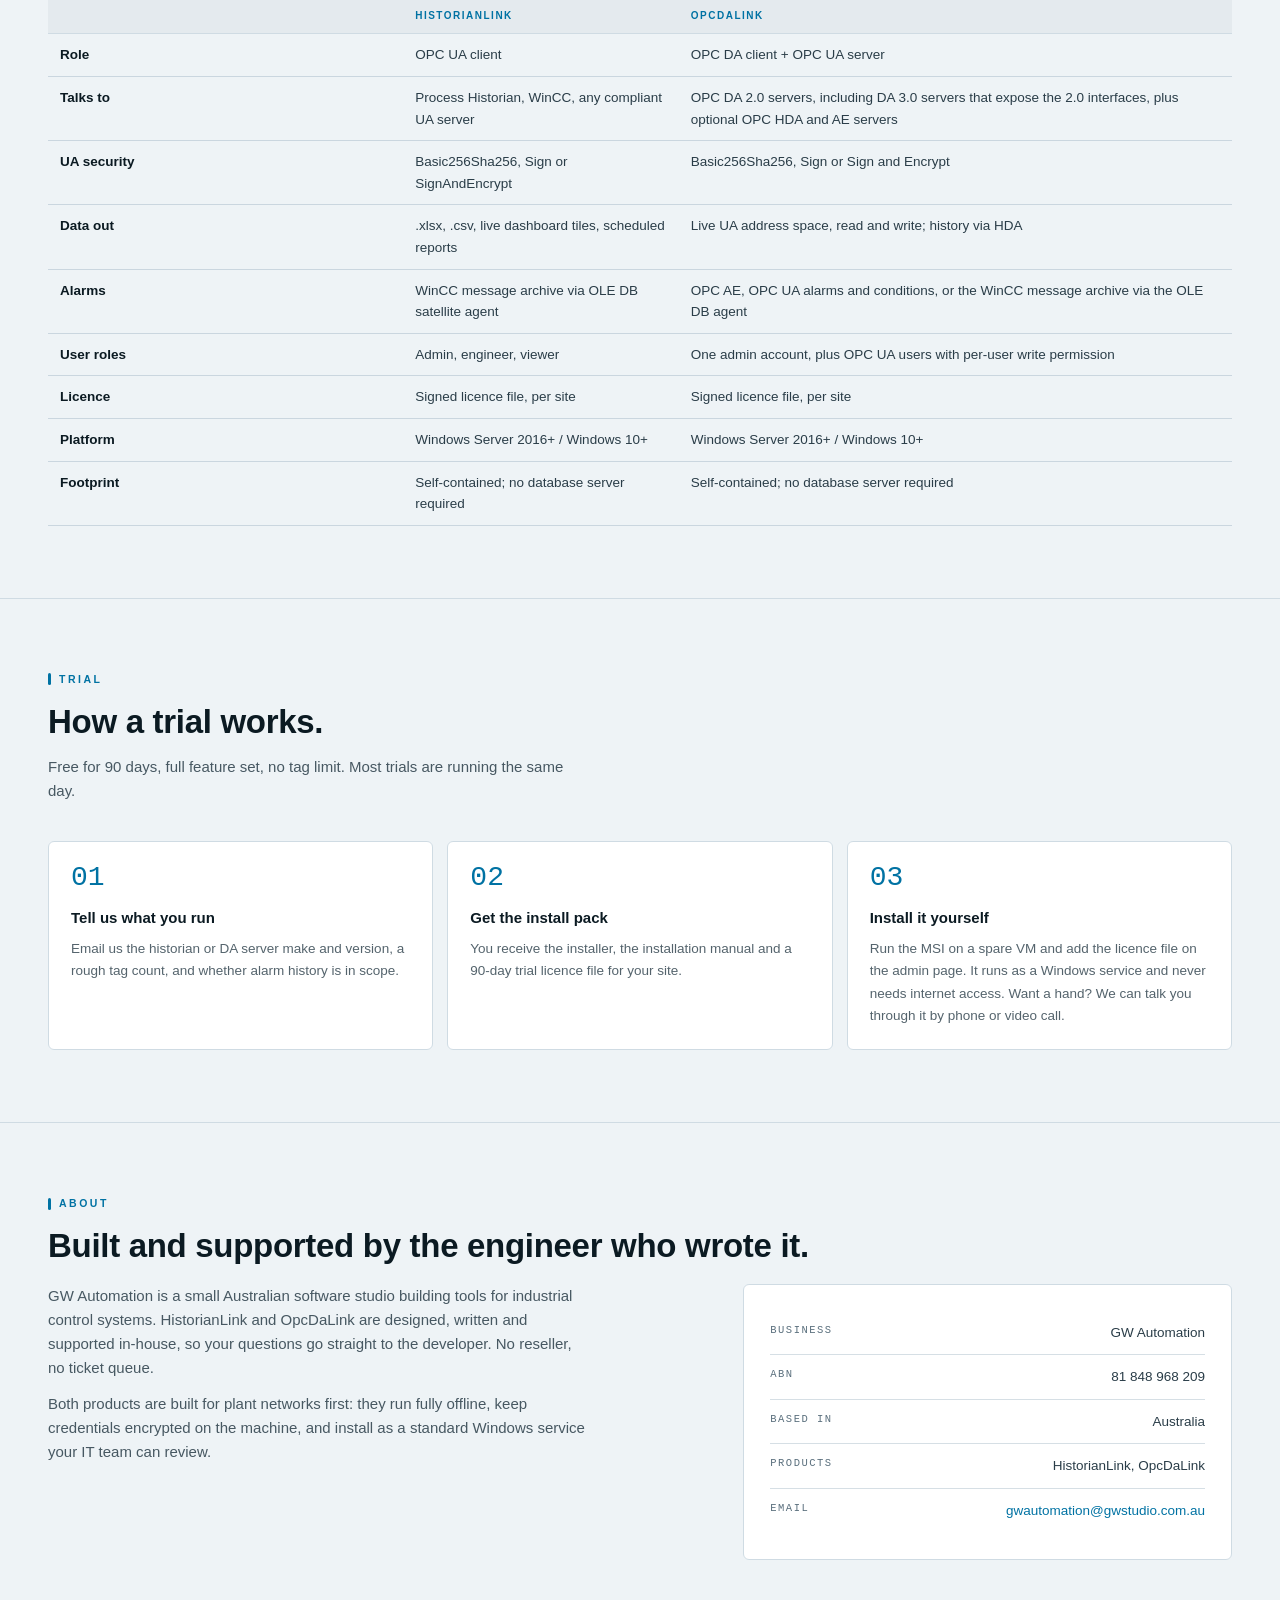
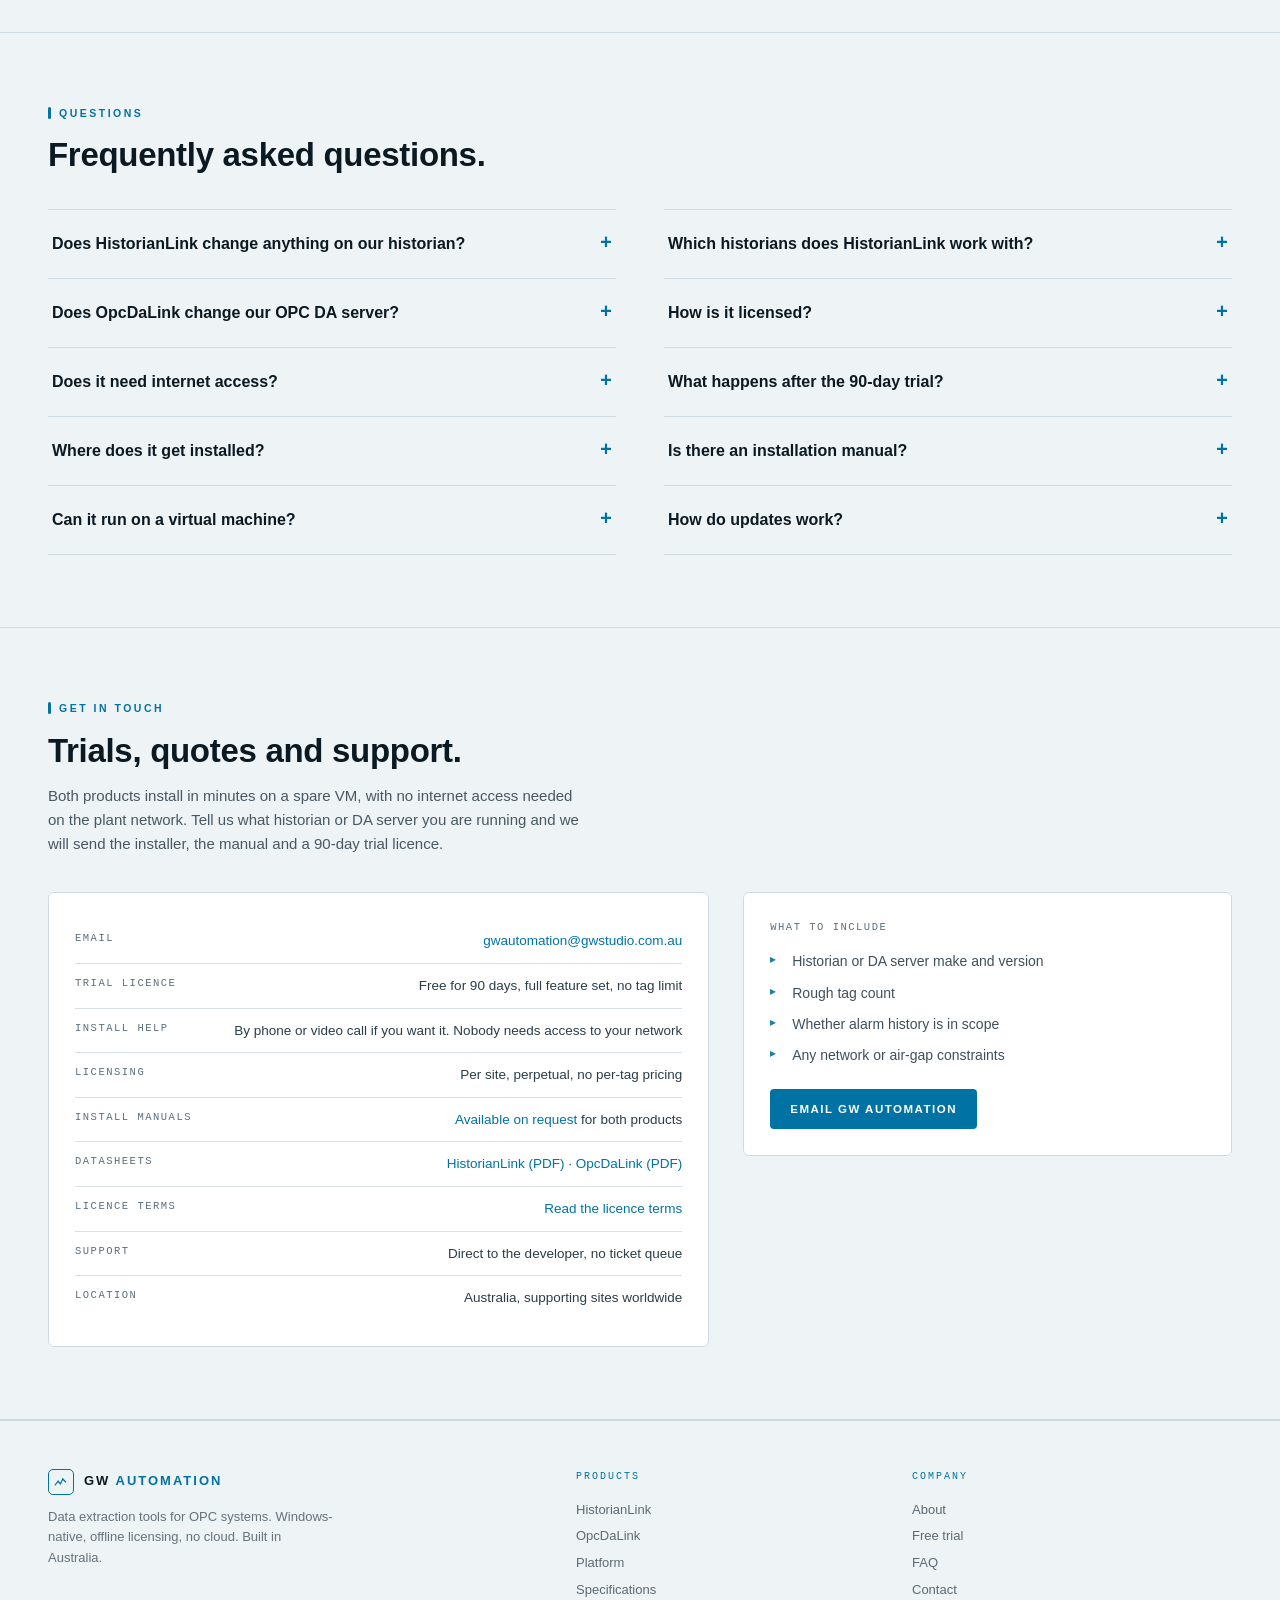
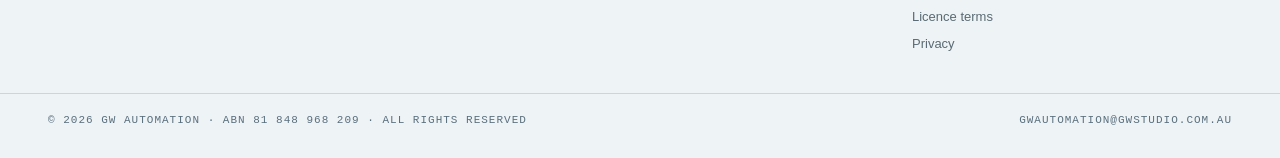
==== commit 082e5a19: "Add product pages, licence terms page and PDF datasheets - /historianlink/ and /opcdalink/: full pro" ====
--- a/index.html
+++ b/index.html
@@ -30,8 +30,8 @@
 <meta name="twitter:image" content="https://opctools.gwstudio.com.au/assets/og-card.png">
 <meta name="twitter:card" content="summary_large_image">
 <script>(function(d){d.className+=' js';var t;try{t=localStorage.getItem('gw-theme')}catch(e){}if(t!=='light'&&t!=='dark')t=window.matchMedia&&matchMedia('(prefers-color-scheme: light)').matches?'light':'dark';d.setAttribute('data-theme',t)})(document.documentElement)</script>
-<script type="application/ld+json">{"@context": "https://schema.org", "@graph": [{"@type": "Organization", "@id": "https://opctools.gwstudio.com.au/#org", "name": "GW Automation", "url": "https://opctools.gwstudio.com.au/", "logo": "https://opctools.gwstudio.com.au/icon-512.png", "email": "gwautomation@gwstudio.com.au", "taxID": "81 848 968 209", "identifier": {"@type": "PropertyValue", "propertyID": "ABN", "value": "81848968209"}, "address": {"@type": "PostalAddress", "addressCountry": "AU"}}, {"@type": "WebSite", "name": "GW Automation", "url": "https://opctools.gwstudio.com.au/", "publisher": {"@id": "https://opctools.gwstudio.com.au/#org"}}, {"@type": "SoftwareApplication", "name": "HistorianLink", "description": "OPC UA client that gets history, reports, dashboards and alarm history out of a plant historian such as Siemens Process Historian or WinCC, with export to Excel and CSV.", "applicationCategory": "BusinessApplication", "operatingSystem": "Windows Server 2016 or later, Windows 10 or later", "url": "https://opctools.gwstudio.com.au/#historianlink", "screenshot": "https://opctools.gwstudio.com.au/assets/hl-analyser.png", "publisher": {"@id": "https://opctools.gwstudio.com.au/#org"}}, {"@type": "SoftwareApplication", "name": "OpcDaLink", "description": "OPC DA to OPC UA bridge that republishes a legacy OPC DA server, with OPC HDA history and OPC AE alarms, as a modern OPC UA server without changing the original server.", "applicationCategory": "BusinessApplication", "operatingSystem": "Windows Server 2016 or later, Windows 10 or later", "url": "https://opctools.gwstudio.com.au/#opcdalink", "screenshot": "https://opctools.gwstudio.com.au/assets/da-dashboard.png", "publisher": {"@id": "https://opctools.gwstudio.com.au/#org"}}, {"@type": "FAQPage", "mainEntity": [{"@type": "Question", "name": "Does HistorianLink change anything on our historian?", "acceptedAnswer": {"@type": "Answer", "text": "No. HistorianLink is read-only: it connects as an OPC UA client and only reads tags and history. It never writes values or changes the historian's configuration."}}, {"@type": "Question", "name": "Does OpcDaLink change our OPC DA server?", "acceptedAnswer": {"@type": "Answer", "text": "No. It connects as an ordinary OPC DA client and leaves the server's configuration exactly as it is. UA clients can only write to items the DA server already allows writes on."}}, {"@type": "Question", "name": "Does it need internet access?", "acceptedAnswer": {"@type": "Answer", "text": "No. Licensing is checked on the machine itself, with no activation server and no phone-home, so both products run on fully air-gapped plant networks."}}, {"@type": "Question", "name": "Where does it get installed?", "acceptedAnswer": {"@type": "Answer", "text": "On a Windows PC or server that can reach your historian or DA server: the historian machine itself, or a separate machine on the same network. It runs on Windows Server 2016+ and Windows 10+."}}, {"@type": "Question", "name": "Can it run on a virtual machine?", "acceptedAnswer": {"@type": "Answer", "text": "Yes. Both products are supported on virtual machines, and most trials start on a spare one."}}, {"@type": "Question", "name": "Which historians does HistorianLink work with?", "acceptedAnswer": {"@type": "Answer", "text": "Siemens Process Historian, WinCC, and any server that provides history over OPC UA. Alarm history from WinCC is read through a small satellite agent on the WinCC server."}}, {"@type": "Question", "name": "How is it licensed?", "acceptedAnswer": {"@type": "Answer", "text": "One perpetual licence per site, with fully offline activation and no per-tag pricing: the price doesn't change with the size of your system. The licence isn't tied to one computer, so replacing or moving a server doesn't need a new one. Email us for a quote."}}, {"@type": "Question", "name": "What happens after the 90-day trial?", "acceptedAnswer": {"@type": "Answer", "text": "You get a permanent licence for your site. Add it on the admin page and everything you set up during the trial carries straight over, with no reinstall. The software shows how many trial days are left, so it never stops by surprise."}}, {"@type": "Question", "name": "Is there an installation manual?", "acceptedAnswer": {"@type": "Answer", "text": "Yes, a full installation and commissioning manual for each product, covering planning, firewall rules, security hardening, upgrades and troubleshooting. It's sent with every trial, or email to request a copy for your IT or security team to review first."}}, {"@type": "Question", "name": "How do updates work?", "acceptedAnswer": {"@type": "Answer", "text": "A new version is a new installer run over the top of the old one. Your configuration, licence and reports are kept."}}]}]}</script>
-<link rel="stylesheet" href="assets/site.css?v=8">
+<script type="application/ld+json">{"@context": "https://schema.org", "@graph": [{"@type": "Organization", "@id": "https://opctools.gwstudio.com.au/#org", "name": "GW Automation", "url": "https://opctools.gwstudio.com.au/", "logo": "https://opctools.gwstudio.com.au/icon-512.png", "email": "gwautomation@gwstudio.com.au", "taxID": "81 848 968 209", "identifier": {"@type": "PropertyValue", "propertyID": "ABN", "value": "81848968209"}, "address": {"@type": "PostalAddress", "addressCountry": "AU"}}, {"@type": "WebSite", "name": "GW Automation", "url": "https://opctools.gwstudio.com.au/", "publisher": {"@id": "https://opctools.gwstudio.com.au/#org"}}, {"@type": "SoftwareApplication", "name": "HistorianLink", "description": "OPC UA client that gets history, reports, dashboards and alarm history out of a plant historian such as Siemens Process Historian or WinCC, with export to Excel and CSV.", "applicationCategory": "BusinessApplication", "operatingSystem": "Windows Server 2016 or later, Windows 10 or later", "url": "https://opctools.gwstudio.com.au/historianlink/", "screenshot": "https://opctools.gwstudio.com.au/assets/hl-analyser.png", "publisher": {"@id": "https://opctools.gwstudio.com.au/#org"}, "softwareVersion": "1.1"}, {"@type": "SoftwareApplication", "name": "OpcDaLink", "description": "OPC DA to OPC UA bridge that republishes a legacy OPC DA server, with OPC HDA history and OPC AE alarms, as a modern OPC UA server without changing the original server.", "applicationCategory": "BusinessApplication", "operatingSystem": "Windows Server 2016 or later, Windows 10 or later", "url": "https://opctools.gwstudio.com.au/opcdalink/", "screenshot": "https://opctools.gwstudio.com.au/assets/da-dashboard.png", "publisher": {"@id": "https://opctools.gwstudio.com.au/#org"}, "softwareVersion": "1.2"}, {"@type": "FAQPage", "mainEntity": [{"@type": "Question", "name": "Does HistorianLink change anything on our historian?", "acceptedAnswer": {"@type": "Answer", "text": "No. HistorianLink is read-only: it connects as an OPC UA client and only reads tags and history. It never writes values or changes the historian's configuration."}}, {"@type": "Question", "name": "Does OpcDaLink change our OPC DA server?", "acceptedAnswer": {"@type": "Answer", "text": "No. It connects as an ordinary OPC DA client and leaves the server's configuration exactly as it is. UA clients can only write to items the DA server already allows writes on."}}, {"@type": "Question", "name": "Does it need internet access?", "acceptedAnswer": {"@type": "Answer", "text": "No. Licensing is checked on the machine itself, with no activation server and no phone-home, so both products run on fully air-gapped plant networks."}}, {"@type": "Question", "name": "Where does it get installed?", "acceptedAnswer": {"@type": "Answer", "text": "On a Windows PC or server that can reach your historian or DA server: the historian machine itself, or a separate machine on the same network. It runs on Windows Server 2016+ and Windows 10+."}}, {"@type": "Question", "name": "Can it run on a virtual machine?", "acceptedAnswer": {"@type": "Answer", "text": "Yes. Both products are supported on virtual machines, and most trials start on a spare one."}}, {"@type": "Question", "name": "Which historians does HistorianLink work with?", "acceptedAnswer": {"@type": "Answer", "text": "Siemens Process Historian, WinCC, and any server that provides history over OPC UA. Alarm history from WinCC is read through a small satellite agent on the WinCC server."}}, {"@type": "Question", "name": "How is it licensed?", "acceptedAnswer": {"@type": "Answer", "text": "One perpetual licence per site, with fully offline activation and no per-tag pricing: the price doesn't change with the size of your system. The licence isn't tied to one computer, so replacing or moving a server doesn't need a new one. Email us for a quote."}}, {"@type": "Question", "name": "What happens after the 90-day trial?", "acceptedAnswer": {"@type": "Answer", "text": "You get a permanent licence for your site. Add it on the admin page and everything you set up during the trial carries straight over, with no reinstall. The software shows how many trial days are left, so it never stops by surprise."}}, {"@type": "Question", "name": "Is there an installation manual?", "acceptedAnswer": {"@type": "Answer", "text": "Yes, a full installation and commissioning manual for each product, covering planning, firewall rules, security hardening, upgrades and troubleshooting. It's sent with every trial, or email to request a copy for your IT or security team to review first."}}, {"@type": "Question", "name": "How do updates work?", "acceptedAnswer": {"@type": "Answer", "text": "A new version is a new installer run over the top of the old one. Your configuration, licence and reports are kept."}}]}]}</script>
+<link rel="stylesheet" href="assets/site.css?v=9">
 </head>
 <body>
 
@@ -47,8 +47,8 @@
     <button class="menu-btn" id="menuBtn" aria-label="Toggle menu" aria-expanded="false">≡</button>
     <nav id="nav">
       <a href="#products">Products</a>
-      <a href="#historianlink">HistorianLink</a>
-      <a href="#opcdalink">OpcDaLink</a>
+      <a href="/historianlink/">HistorianLink</a>
+      <a href="/opcdalink/">OpcDaLink</a>
       <a href="#platform">Platform</a>
       <a href="#specs">Specs</a>
       <a href="#trial">Trial</a>
@@ -104,50 +104,27 @@
 <!-- ── HistorianLink ── -->
 <section id="historianlink">
   <div class="wrap">
-    <div class="prod">
-      <div class="prod-head rv">
-        <span class="badge live" id="txt-hl-badge"><span class="dot"></span><span id="txt-hl-badge-text">Shipping</span></span>
-        <h3 id="txt-hl-title">Historian<em>Link</em></h3>
-        <div class="tagline" id="txt-hl-tagline">OPC UA history · reports · dashboards · alarms</div>
+    <div class="psum">
+      <div class="psum-copy rv">
+        <span class="badge live"><span class="dot"></span><span>Shipping</span></span>
+        <h3>Historian<em>Link</em></h3>
+        <div class="tagline">OPC UA history · reports · dashboards · alarms</div>
         <p class="body" id="txt-hl-body">Connects as an OPC UA client to a plant historian (Siemens Process Historian, WinCC, or any compliant UA server) and turns its archive into data you can work with. Browse the tag tree, pull raw history, resample it, and export to Excel or CSV with real quality codes attached.</p>
-      </div>
-
-      <div class="prod-media rv viewer" data-viewer>
-        <div class="vtabs" role="tablist" aria-label="HistorianLink screens">
-          <button role="tab" type="button" aria-selected="true" tabindex="0" data-src="assets/hl-dashboard.png?v=1" data-alt="HistorianLink live dashboard tiles">Live dashboard</button>
-          <button role="tab" type="button" aria-selected="false" tabindex="-1" data-src="assets/hl-analyser.png?v=1" data-alt="HistorianLink data analyser showing multiple tags over a seven day window">Data analyser</button>
-          <button role="tab" type="button" aria-selected="false" tabindex="-1" data-src="assets/hl-alarm-analyser.png?v=1" data-alt="HistorianLink alarm analyser showing alarm counts by source">Alarm analyser</button>
-          <button role="tab" type="button" aria-selected="false" tabindex="-1" data-src="assets/hl-export.png?v=1" data-alt="HistorianLink export job queue with progress bars">Export jobs</button>
-          <button role="tab" type="button" aria-selected="false" tabindex="-1" data-src="assets/hl-alarms.png?v=1" data-alt="HistorianLink alarm history table with severity colouring">Alarm history</button>
-          <button role="tab" type="button" aria-selected="false" tabindex="-1" data-src="assets/hl-reports.png?v=1" data-alt="HistorianLink scheduled reports configuration">Reports</button>
-        </div>
-        <div class="shot" role="tabpanel">
-          <img src="assets/hl-dashboard.png?v=1" alt="HistorianLink live dashboard tiles" loading="lazy">
-        </div>
-        <div class="vhint">Click the screenshot to enlarge</div>
-      </div>
-
-      <div class="prod-copy rv">
-        <ul class="feat" id="txt-hl-features">
-          <li><b>History export jobs:</b> raw reads resampled to any interval, millisecond timestamps, plain-English quality column, UTC or local toggle, metadata header block.</li>
-          <li><b>Scheduled reports:</b> repeatable report definitions written to .xlsx, last five runs kept per report.</li>
-          <li><b>Live dashboards:</b> tiles with current value and sparkline, polled only while someone is watching.</li>
-          <li><b>Alarm history:</b> a satellite agent reads the WinCC message archive over OLE DB, the supported route when UA returns BadNotImplemented for event history.</li>
-          <li><b>Trend analyser:</b> multi-tag chart with severity colouring, presets and a scrubbing ruler.</li>
-          <li><b>Three access levels:</b> admin on loopback, engineer over TLS, read-only viewer.</li>
-          <li><b>Device trust:</b> allow-list connections by IP, or IP + MAC with ARP verification.</li>
-          <li><b>Audit trail:</b> logins, exports, config changes; no credentials, no stack traces.</li>
+        <ul class="feat">
+          <li><b>History export:</b> raw or resampled history to Excel or CSV, with millisecond timestamps and plain-English quality.</li>
+          <li><b>Scheduled reports:</b> repeatable reports run daily, weekly or monthly.</li>
+          <li><b>Live dashboards:</b> current values with sparklines for engineers and read-only viewers.</li>
+          <li><b>WinCC alarm history:</b> read from the message archive through a small satellite agent.</li>
         </ul>
         <div class="cta-row">
-          <a href="#contact" class="btn btn-a" id="txt-hl-cta-primary">Request a trial</a>
-          <a href="#specs" class="btn btn-g" id="txt-hl-cta-secondary">Technical specs</a>
+          <a href="/historianlink/" class="btn btn-a">Explore HistorianLink</a>
+          <a href="assets/docs/HistorianLink-Datasheet.pdf" class="btn btn-g">Datasheet (PDF)</a>
         </div>
       </div>
-    </div>
-
-    <div class="arch rv">
-      <div class="arch-cap">How HistorianLink fits in</div>
-      <svg class="dg" viewBox="0 0 960 294" role="img" aria-label="HistorianLink architecture: the service reads history from the plant historian over OPC UA and alarm history from the WinCC message archive through a satellite agent, then serves browsers over HTTPS and writes Excel and CSV files" xmlns="http://www.w3.org/2000/svg"><g class="bx"><rect x="20" y="34" width="200" height="92" rx="5"/><text class="t" x="120" y="65" text-anchor="middle">Plant historian</text><text class="s" x="120" y="82" text-anchor="middle">Process Historian, WinCC</text><text class="s" x="120" y="97" text-anchor="middle">or any OPC UA server</text></g><g class="bx"><rect x="20" y="180" width="180" height="80" rx="5"/><text class="t" x="110" y="212" text-anchor="middle">WinCC message archive</text><text class="s" x="110" y="229" text-anchor="middle">alarm history</text></g><g class="bx"><rect x="276" y="190" width="118" height="60" rx="5"/><text class="t" x="335" y="225" text-anchor="middle">Satellite agent</text></g><g class="bx hi"><rect x="450" y="24" width="250" height="246" rx="5"/></g><text class="t" x="575" y="52" text-anchor="middle">HistorianLink service</text><g class="bx in"><rect x="472" y="70" width="206" height="40" rx="5"/><text class="t" x="575" y="95" text-anchor="middle">History export jobs</text></g><g class="bx in"><rect x="472" y="118" width="206" height="40" rx="5"/><text class="t" x="575" y="143" text-anchor="middle">Scheduled reports</text></g><g class="bx in"><rect x="472" y="166" width="206" height="40" rx="5"/><text class="t" x="575" y="191" text-anchor="middle">Live dashboards</text></g><g class="bx in"><rect x="472" y="214" width="206" height="40" rx="5"/><text class="t" x="575" y="239" text-anchor="middle">Alarm history</text></g><g class="bx"><rect x="780" y="34" width="160" height="92" rx="5"/><text class="t" x="860" y="65" text-anchor="middle">Browser</text><text class="s" x="860" y="82" text-anchor="middle">admin, engineer,</text><text class="s" x="860" y="97" text-anchor="middle">read-only viewer</text></g><g class="bx"><rect x="780" y="180" width="160" height="80" rx="5"/><text class="t" x="860" y="205" text-anchor="middle">Files</text><text class="s" x="860" y="222" text-anchor="middle">.xlsx and .csv exports,</text><text class="s" x="860" y="237" text-anchor="middle">scheduled reports</text></g><line x1="226" y1="80" x2="444" y2="80"/><path class="ah" d="M450 80 l-8 -4.5 v9z"/><path class="ah" d="M220 80 l8 -4.5 v9z"/><text class="l" x="335" y="71" text-anchor="middle">OPC UA · read-only</text><line x1="200" y1="220" x2="270" y2="220"/><path class="ah" d="M276 220 l-8 -4.5 v9z"/><text class="l" x="238" y="211" text-anchor="middle">OLE DB</text><line x1="394" y1="220" x2="444" y2="220"/><path class="ah" d="M450 220 l-8 -4.5 v9z"/><line x1="706" y1="80" x2="774" y2="80"/><path class="ah" d="M780 80 l-8 -4.5 v9z"/><path class="ah" d="M700 80 l8 -4.5 v9z"/><text class="l" x="740" y="71" text-anchor="middle">HTTPS</text><line x1="700" y1="220" x2="774" y2="220"/><path class="ah" d="M780 220 l-8 -4.5 v9z"/></svg>
+      <div class="psum-media rv">
+        <div class="shot"><img src="assets/hl-dashboard.png?v=1" alt="HistorianLink live dashboard tiles" loading="lazy"></div>
+        <div class="shot-cap">HistorianLink · click to enlarge</div>
+      </div>
     </div>
   </div>
 </section>
@@ -155,48 +132,27 @@
 <!-- ── OpcDaLink ── -->
 <section id="opcdalink">
   <div class="wrap">
-    <div class="prod">
-      <div class="prod-head rv">
-        <span class="badge live" id="txt-da-badge"><span class="dot"></span><span id="txt-da-badge-text">Shipping</span></span>
-        <h3 id="txt-da-title">OpcDa<em>Link</em></h3>
-        <div class="tagline" id="txt-da-tagline">OPC DA → OPC UA bridge</div>
+    <div class="psum flip">
+      <div class="psum-copy rv">
+        <span class="badge live"><span class="dot"></span><span>Shipping</span></span>
+        <h3>OpcDa<em>Link</em></h3>
+        <div class="tagline">OPC DA → OPC UA bridge</div>
         <p class="body" id="txt-da-body">Sits in front of a legacy OPC DA server, connects to it as a client over DCOM, and re-publishes the whole address space as a modern OPC UA server, with history from OPC HDA and alarms from OPC AE alongside it. Point UaExpert, a new SCADA package, or HistorianLink at the UA endpoint and leave the old server exactly as it is.</p>
-      </div>
-
-      <div class="prod-media rv viewer" data-viewer>
-        <div class="vtabs" role="tablist" aria-label="OpcDaLink screens">
-          <button role="tab" type="button" aria-selected="true" tabindex="0" data-src="assets/da-dashboard.png?v=1" data-alt="OpcDaLink dashboard showing DA connection status, UA endpoint and mirrored item count">Dashboard</button>
-          <button role="tab" type="button" aria-selected="false" tabindex="-1" data-src="assets/da-tags.png?v=1" data-alt="OpcDaLink tags page listing the mirrored DA address space with live values and quality">Tags</button>
-          <button role="tab" type="button" aria-selected="false" tabindex="-1" data-src="assets/da-settings.png?v=1" data-alt="OpcDaLink settings page with DA connection, UA security and certificate configuration">Settings</button>
-          <button role="tab" type="button" aria-selected="false" tabindex="-1" data-src="assets/da-logs.png?v=1" data-alt="OpcDaLink activity log showing sessions, writes and quality events">Activity log</button>
-        </div>
-        <div class="shot" role="tabpanel">
-          <img src="assets/da-dashboard.png?v=1" alt="OpcDaLink dashboard showing DA connection status, UA endpoint and mirrored item count" loading="lazy">
-        </div>
-        <div class="vhint">Click the screenshot to enlarge</div>
-      </div>
-
-      <div class="prod-copy rv">
-        <ul class="feat" id="txt-da-features">
-          <li><b>Full address-space mirror:</b> branches become folders, leaves become variables, item IDs carry through as string NodeIds.</li>
-          <li><b>Faithful type mapping:</b> canonical VARIANT types to UA variant types, DA quality words to UA status codes, item timestamps as source timestamps.</li>
-          <li><b>Read and write:</b> access rights map to node writability, with writes passed back through to DA.</li>
-          <li><b>History over OPC UA:</b> connect an OPC HDA server and UA clients read its history with standard HistoryRead, from a separate HDA folder in the address space.</li>
-          <li><b>Alarms:</b> from OPC AE, an OPC UA server's alarms and conditions, or the WinCC message archive through the OLE DB agent, republished as UA nodes.</li>
-          <li><b>No Automation Wrapper:</b> talks to the OPC DA custom interface directly, so there is no <code>OPCDAAuto.dll</code> to track down and register.</li>
-          <li><b>Big-server mode:</b> feed it a tag list file and skip browsing entirely on servers with tens of thousands of items.</li>
-          <li><b>Built-in diagnostics:</b> connection state and item count exposed as UA nodes, plus a web admin page.</li>
+        <ul class="feat">
+          <li><b>Full address-space mirror:</b> every DA item republished as an OPC UA variable, with types, quality and timestamps carried through.</li>
+          <li><b>Read and write:</b> writes pass back to the DA server for the users you allow.</li>
+          <li><b>History and alarms:</b> OPC HDA history and OPC AE alarms served over OPC UA.</li>
+          <li><b>No Automation Wrapper:</b> talks to the OPC DA custom interface directly.</li>
         </ul>
         <div class="cta-row">
-          <a href="#contact" class="btn btn-a" id="txt-da-cta-primary">Request a trial</a>
-          <a href="#specs" class="btn btn-g" id="txt-da-cta-secondary">Technical specs</a>
+          <a href="/opcdalink/" class="btn btn-a">Explore OpcDaLink</a>
+          <a href="assets/docs/OpcDaLink-Datasheet.pdf" class="btn btn-g">Datasheet (PDF)</a>
         </div>
       </div>
-    </div>
-
-    <div class="arch rv">
-      <div class="arch-cap">How OpcDaLink fits in</div>
-      <svg class="dg" viewBox="0 0 960 294" role="img" aria-label="OpcDaLink architecture: the service connects to the legacy OPC DA, HDA and AE server over DCOM and republishes it as an OPC UA server for UA clients, with a web admin page" xmlns="http://www.w3.org/2000/svg"><g class="bx"><rect x="20" y="60" width="200" height="100" rx="5"/><text class="t" x="120" y="95" text-anchor="middle">OPC DA / HDA / AE server</text><text class="s" x="120" y="112" text-anchor="middle">COM / Win32,</text><text class="s" x="120" y="127" text-anchor="middle">left exactly as it is</text></g><g class="bx hi"><rect x="300" y="24" width="380" height="246" rx="5"/></g><text class="t" x="490" y="52" text-anchor="middle">OpcDaLink service</text><g class="bx in"><rect x="322" y="76" width="150" height="68" rx="5"/><text class="t" x="397" y="102" text-anchor="middle">DA / HDA / AE</text><text class="s" x="397" y="119" text-anchor="middle">clients</text></g><g class="bx in"><rect x="508" y="76" width="150" height="68" rx="5"/><text class="t" x="583" y="102" text-anchor="middle">OPC UA server</text><text class="s" x="583" y="119" text-anchor="middle">address space</text></g><g class="bx in"><rect x="415" y="196" width="150" height="50" rx="5"/><text class="t" x="490" y="226" text-anchor="middle">Web admin page</text></g><g class="bx"><rect x="760" y="60" width="180" height="100" rx="5"/><text class="t" x="850" y="95" text-anchor="middle">OPC UA clients</text><text class="s" x="850" y="112" text-anchor="middle">UaExpert, SCADA,</text><text class="s" x="850" y="127" text-anchor="middle">HistorianLink</text></g><g class="bx"><rect x="760" y="196" width="180" height="50" rx="5"/><text class="t" x="850" y="226" text-anchor="middle">Browser</text></g><line x1="226" y1="110" x2="294" y2="110"/><path class="ah" d="M300 110 l-8 -4.5 v9z"/><path class="ah" d="M220 110 l8 -4.5 v9z"/><text class="l" x="260" y="101" text-anchor="middle">DCOM</text><line x1="478" y1="110" x2="502" y2="110"/><path class="ah" d="M508 110 l-8 -4.5 v9z"/><path class="ah" d="M472 110 l8 -4.5 v9z"/><line x1="686" y1="110" x2="754" y2="110"/><path class="ah" d="M760 110 l-8 -4.5 v9z"/><path class="ah" d="M680 110 l8 -4.5 v9z"/><text class="l" x="720" y="101" text-anchor="middle">opc.tcp</text><line x1="571" y1="221" x2="754" y2="221"/><path class="ah" d="M760 221 l-8 -4.5 v9z"/><path class="ah" d="M565 221 l8 -4.5 v9z"/><text class="l" x="720" y="212" text-anchor="middle">http</text></svg>
+      <div class="psum-media rv">
+        <div class="shot"><img src="assets/da-dashboard.png?v=1" alt="OpcDaLink dashboard showing DA connection status, UA endpoint and mirrored item count" loading="lazy"></div>
+        <div class="shot-cap">OpcDaLink · click to enlarge</div>
+      </div>
     </div>
   </div>
 </section>
@@ -210,7 +166,7 @@
 
     <div class="cards" id="txt-platform-cards">
       <div class="card rv"><div class="num">01 / SERVICE</div><h4>Windows service + tray</h4><p>Runs headless as a service and survives reboots. A tray icon gives operators start, stop and status without opening the admin UI or needing a login.</p></div>
-      <div class="card rv"><div class="num">02 / INTERFACE</div><h4>Browser-based admin</h4><p>No client to roll out. The service hosts its own UI on a local port. It's the same dark, dense, keyboard-friendly interface shown in the screenshots above.</p></div>
+      <div class="card rv"><div class="num">02 / INTERFACE</div><h4>Browser-based admin</h4><p>No client to roll out. The service hosts its own UI on a local port. It's the same dark, dense, keyboard-friendly interface shown in the screenshots.</p></div>
       <div class="card rv"><div class="num">03 / SECURITY</div><h4>Encrypted config at rest</h4><p>Credentials and connection settings are encrypted with Windows DPAPI, tied to the machine. Nothing sensitive sits in plain text on disk.</p></div>
       <div class="card rv"><div class="num">04 / NETWORK</div><h4>TLS where it matters</h4><p>Network-facing endpoints run HTTPS with a minimum of TLS 1.2. Admin access stays on loopback, so it is never exposed to the network.</p></div>
       <div class="card rv"><div class="num">05 / LICENSING</div><h4>Fully offline activation</h4><p>A digitally signed licence file for your site, checked on the machine. No activation server, no internet, no phone-home. Designed for air-gapped plant networks.</p></div>
@@ -231,11 +187,11 @@
       </thead>
       <tbody id="txt-spec-rows">
         <tr><td>Role</td><td data-label="HistorianLink">OPC UA client</td><td data-label="OpcDaLink">OPC DA client + OPC UA server</td></tr>
-        <tr><td>Talks to</td><td data-label="HistorianLink">Process Historian, WinCC, any compliant UA server</td><td data-label="OpcDaLink">Any OPC DA 2.0 / 3.0 server, plus optional OPC HDA and AE servers</td></tr>
-        <tr><td>UA security</td><td data-label="HistorianLink">Basic256Sha256, Sign or SignAndEncrypt</td><td data-label="OpcDaLink">Configurable; signing and encryption enabled during commissioning</td></tr>
+        <tr><td>Talks to</td><td data-label="HistorianLink">Process Historian, WinCC, any compliant UA server</td><td data-label="OpcDaLink">OPC DA 2.0 servers, including DA 3.0 servers that expose the 2.0 interfaces, plus optional OPC HDA and AE servers</td></tr>
+        <tr><td>UA security</td><td data-label="HistorianLink">Basic256Sha256, Sign or SignAndEncrypt</td><td data-label="OpcDaLink">Basic256Sha256, Sign or Sign and Encrypt</td></tr>
         <tr><td>Data out</td><td data-label="HistorianLink">.xlsx, .csv, live dashboard tiles, scheduled reports</td><td data-label="OpcDaLink">Live UA address space, read and write; history via HDA</td></tr>
         <tr><td>Alarms</td><td data-label="HistorianLink">WinCC message archive via OLE DB satellite agent</td><td data-label="OpcDaLink">OPC AE, OPC UA alarms and conditions, or the WinCC message archive via the OLE DB agent</td></tr>
-        <tr><td>User roles</td><td data-label="HistorianLink">Admin, engineer, viewer</td><td data-label="OpcDaLink">Single admin account</td></tr>
+        <tr><td>User roles</td><td data-label="HistorianLink">Admin, engineer, viewer</td><td data-label="OpcDaLink">One admin account, plus OPC UA users with per-user write permission</td></tr>
         <tr><td>Licence</td><td data-label="HistorianLink">Signed licence file, per site</td><td data-label="OpcDaLink">Signed licence file, per site</td></tr>
         <tr><td>Platform</td><td data-label="HistorianLink">Windows Server 2016+ / Windows 10+</td><td data-label="OpcDaLink">Windows Server 2016+ / Windows 10+</td></tr>
         <tr><td>Footprint</td><td data-label="HistorianLink">Self-contained; no database server required</td><td data-label="OpcDaLink">Self-contained; no database server required</td></tr>
@@ -317,6 +273,8 @@
         <div class="row"><span class="k">Install help</span><span class="v">By phone or video call if you want it. Nobody needs access to your network</span></div>
         <div class="row"><span class="k">Licensing</span><span class="v">Per site, perpetual, no per-tag pricing</span></div>
         <div class="row"><span class="k">Install manuals</span><span class="v"><a href="mailto:gwautomation@gwstudio.com.au?subject=Installation%20manual%20request">Available on request</a> for both products</span></div>
+        <div class="row"><span class="k">Datasheets</span><span class="v"><a href="assets/docs/HistorianLink-Datasheet.pdf">HistorianLink (PDF)</a> · <a href="assets/docs/OpcDaLink-Datasheet.pdf">OpcDaLink (PDF)</a></span></div>
+        <div class="row"><span class="k">Licence terms</span><span class="v"><a href="licence/">Read the licence terms</a></span></div>
         <div class="row"><span class="k">Support</span><span class="v">Direct to the developer, no ticket queue</span></div>
         <div class="row"><span class="k">Location</span><span class="v">Australia, supporting sites worldwide</span></div>
       </div>
@@ -346,8 +304,8 @@
     </div>
     <div class="fcol">
       <h5>Products</h5>
-      <a href="#historianlink">HistorianLink</a>
-      <a href="#opcdalink">OpcDaLink</a>
+      <a href="/historianlink/">HistorianLink</a>
+      <a href="/opcdalink/">OpcDaLink</a>
       <a href="#platform">Platform</a>
       <a href="#specs">Specifications</a>
     </div>
@@ -357,6 +315,7 @@
       <a href="#trial">Free trial</a>
       <a href="#faq">FAQ</a>
       <a href="#contact">Contact</a>
+      <a href="licence/">Licence terms</a>
       <a href="privacy/">Privacy</a>
     </div>
   </div>
--- a/assets/site.css
+++ b/assets/site.css
@@ -355,3 +355,46 @@
     text-transform:uppercase;color:var(--accent);padding-top:3px}
   .spec tr:hover td{background:none}
 }
+
+/* ── Home: product summaries that link to the full product pages ── */
+.psum{display:grid;grid-template-columns:minmax(0,.9fr) minmax(0,1.1fr);gap:48px;align-items:center}
+.psum.flip .psum-media{order:-1}
+.psum h3{font-size:clamp(24px,3vw,30px);color:var(--head);margin-top:14px;font-weight:700}
+.psum h3 em{font-style:normal;color:var(--accent)}
+.psum p.body{margin-top:16px;opacity:.9}
+.psum .cta-row{margin-top:26px}
+.psum .shot{aspect-ratio:1920/1030;background:#080c10;cursor:zoom-in;box-shadow:0 24px 60px var(--shadow)}
+.psum .shot img{object-fit:contain;object-position:top center}
+
+/* ── Product pages ── */
+.phero{padding:56px 0 52px;border-bottom:1px solid var(--border)}
+.phero h1{margin-top:16px}
+.phero h1 em{font-style:normal;color:var(--accent)}
+.phero .lede{max-width:70ch}
+.crumb{font-family:var(--fm);font-size:10.5px;letter-spacing:1px;text-transform:uppercase;color:var(--muted);margin-bottom:22px}
+.crumb a{color:var(--muted);text-decoration:none}.crumb a:hover{color:var(--accent)}
+.crumb span{opacity:.5;margin:0 4px}
+#screens .prod{margin-top:6px}#screens .prod-media{margin-top:22px}
+ul.feat.two{margin-top:30px;display:grid;grid-template-columns:1fr 1fr;gap:12px 48px;max-width:1180px}
+.spec.two td:first-child{width:22%}
+.spec a,.fine a{color:var(--accent)}
+.spec code{font-family:var(--fm);font-size:12px}
+section > .wrap > .arch{margin-top:30px}
+.fine{margin-top:22px;font-size:13px;color:var(--muted)}
+
+/* ── Licence page ── */
+.page strong{color:var(--head);font-weight:600}
+.legal{margin-top:20px;padding:6px 26px 24px;background:var(--panel);border:1px solid var(--border);border-radius:6px}
+.legal h3{font-size:14px;color:var(--head);margin-top:22px;font-weight:600}
+.legal p{margin-top:6px;font-size:14px}
+
+@media (max-width:900px){
+  .psum{grid-template-columns:minmax(0,1fr);gap:28px}
+  .psum.flip .psum-media{order:0}
+  ul.feat.two{grid-template-columns:1fr}
+  .phero{padding:40px 0 38px}
+}
+@media (max-width:640px){
+  .spec.two td:first-child{width:auto}
+  .spec thead + tbody td[data-label]{grid-template-columns:96px 1fr}
+}
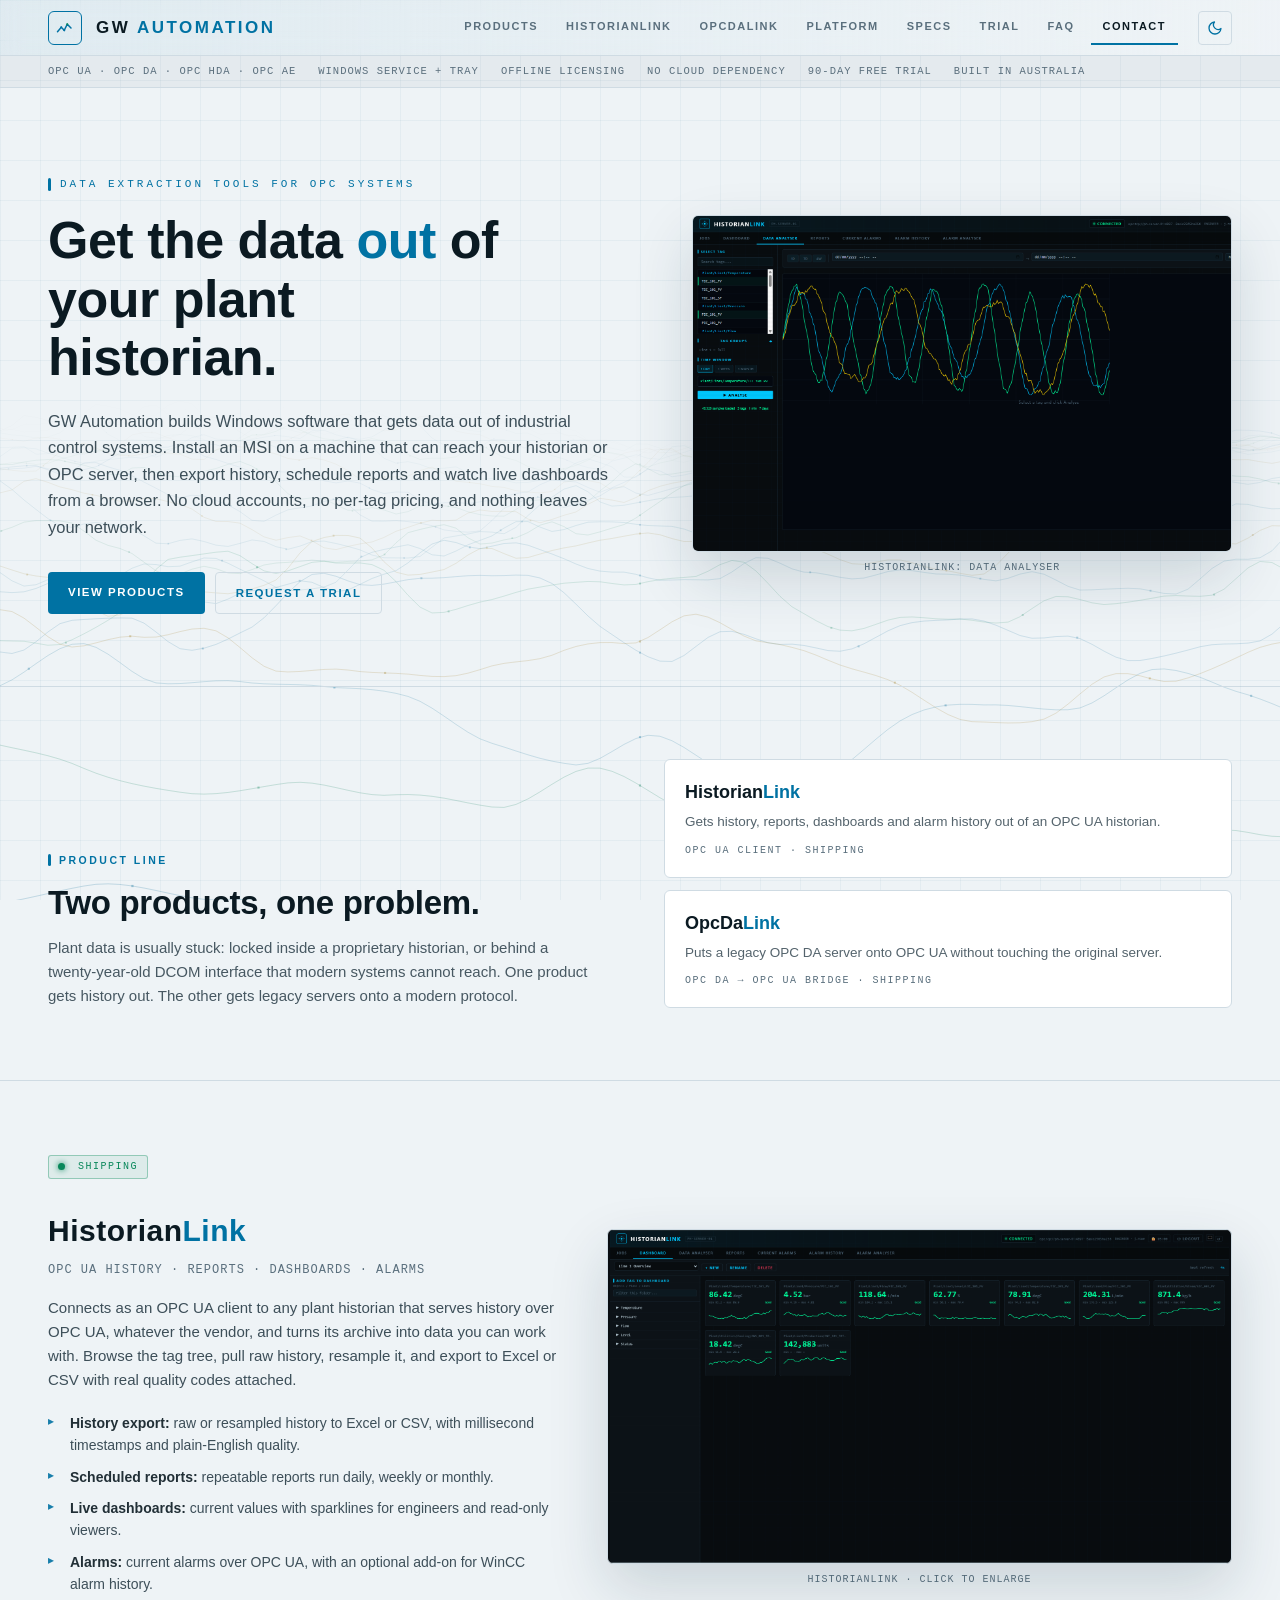
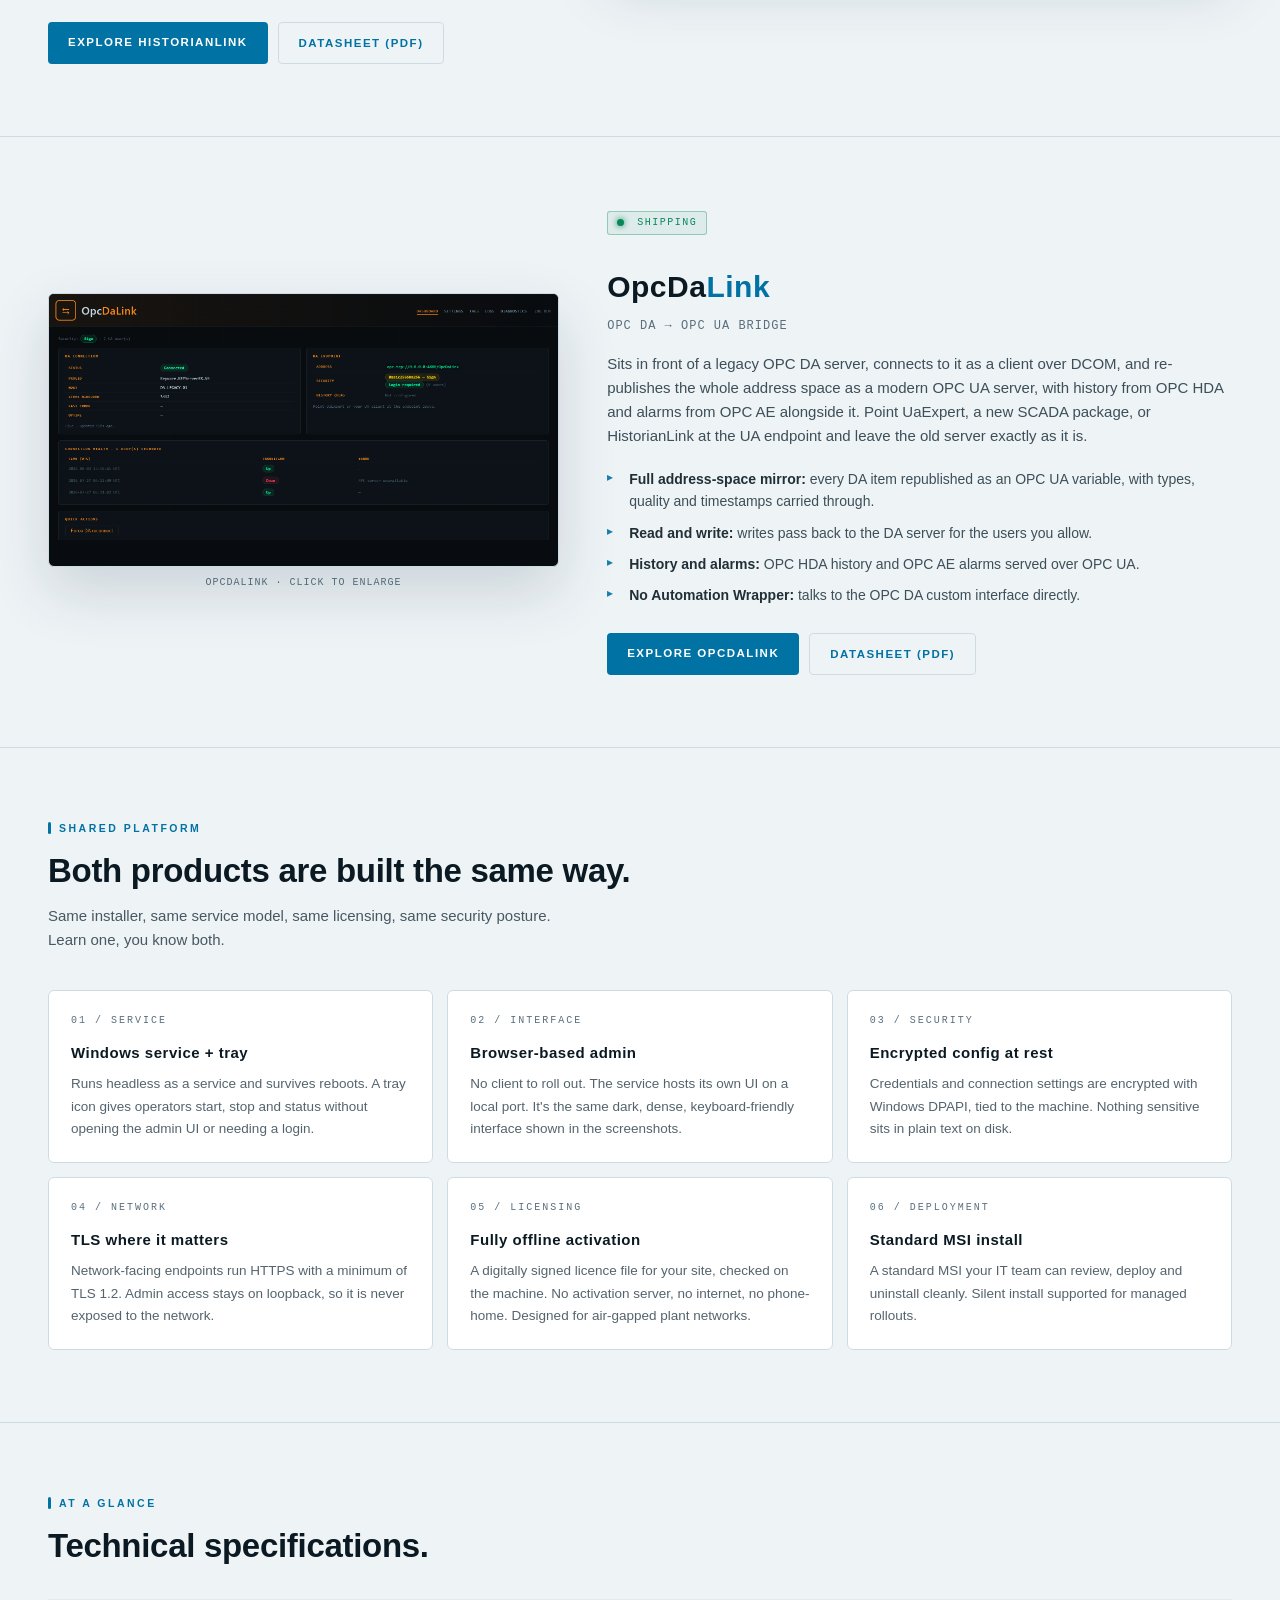
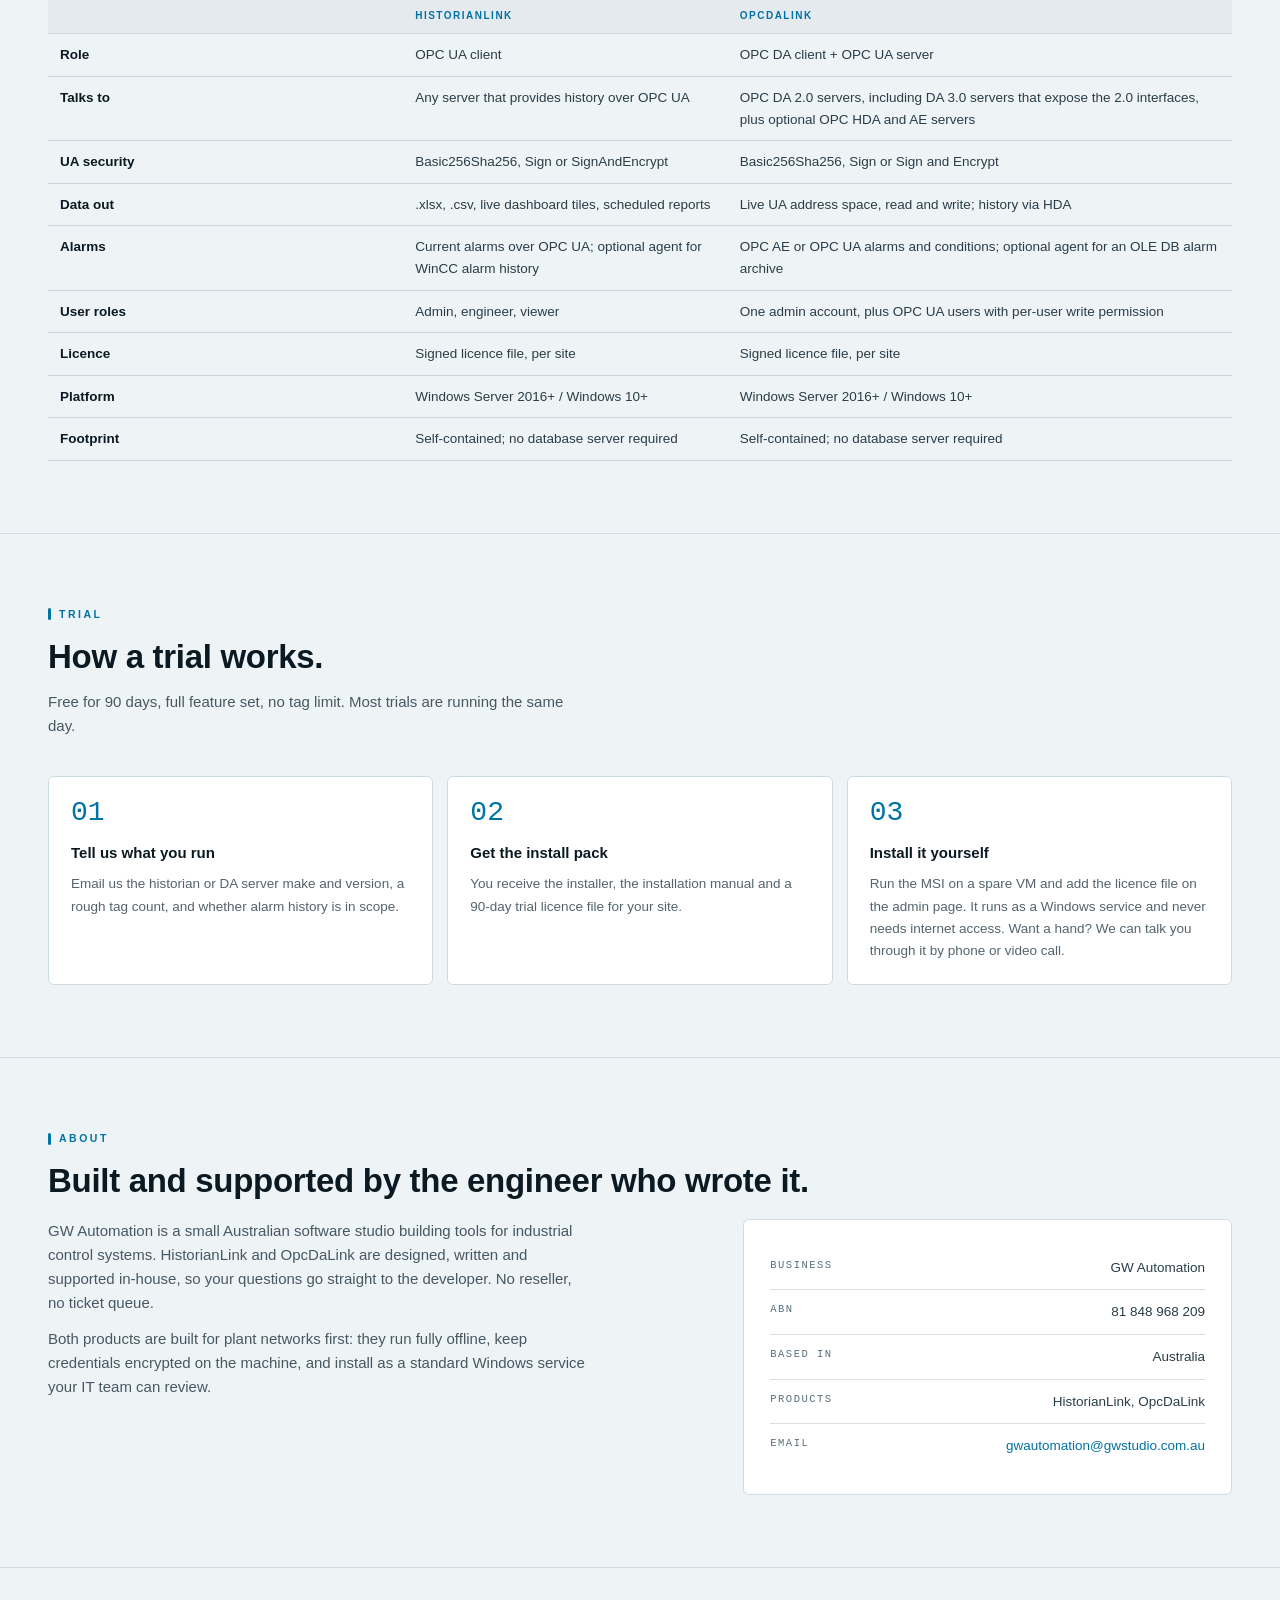
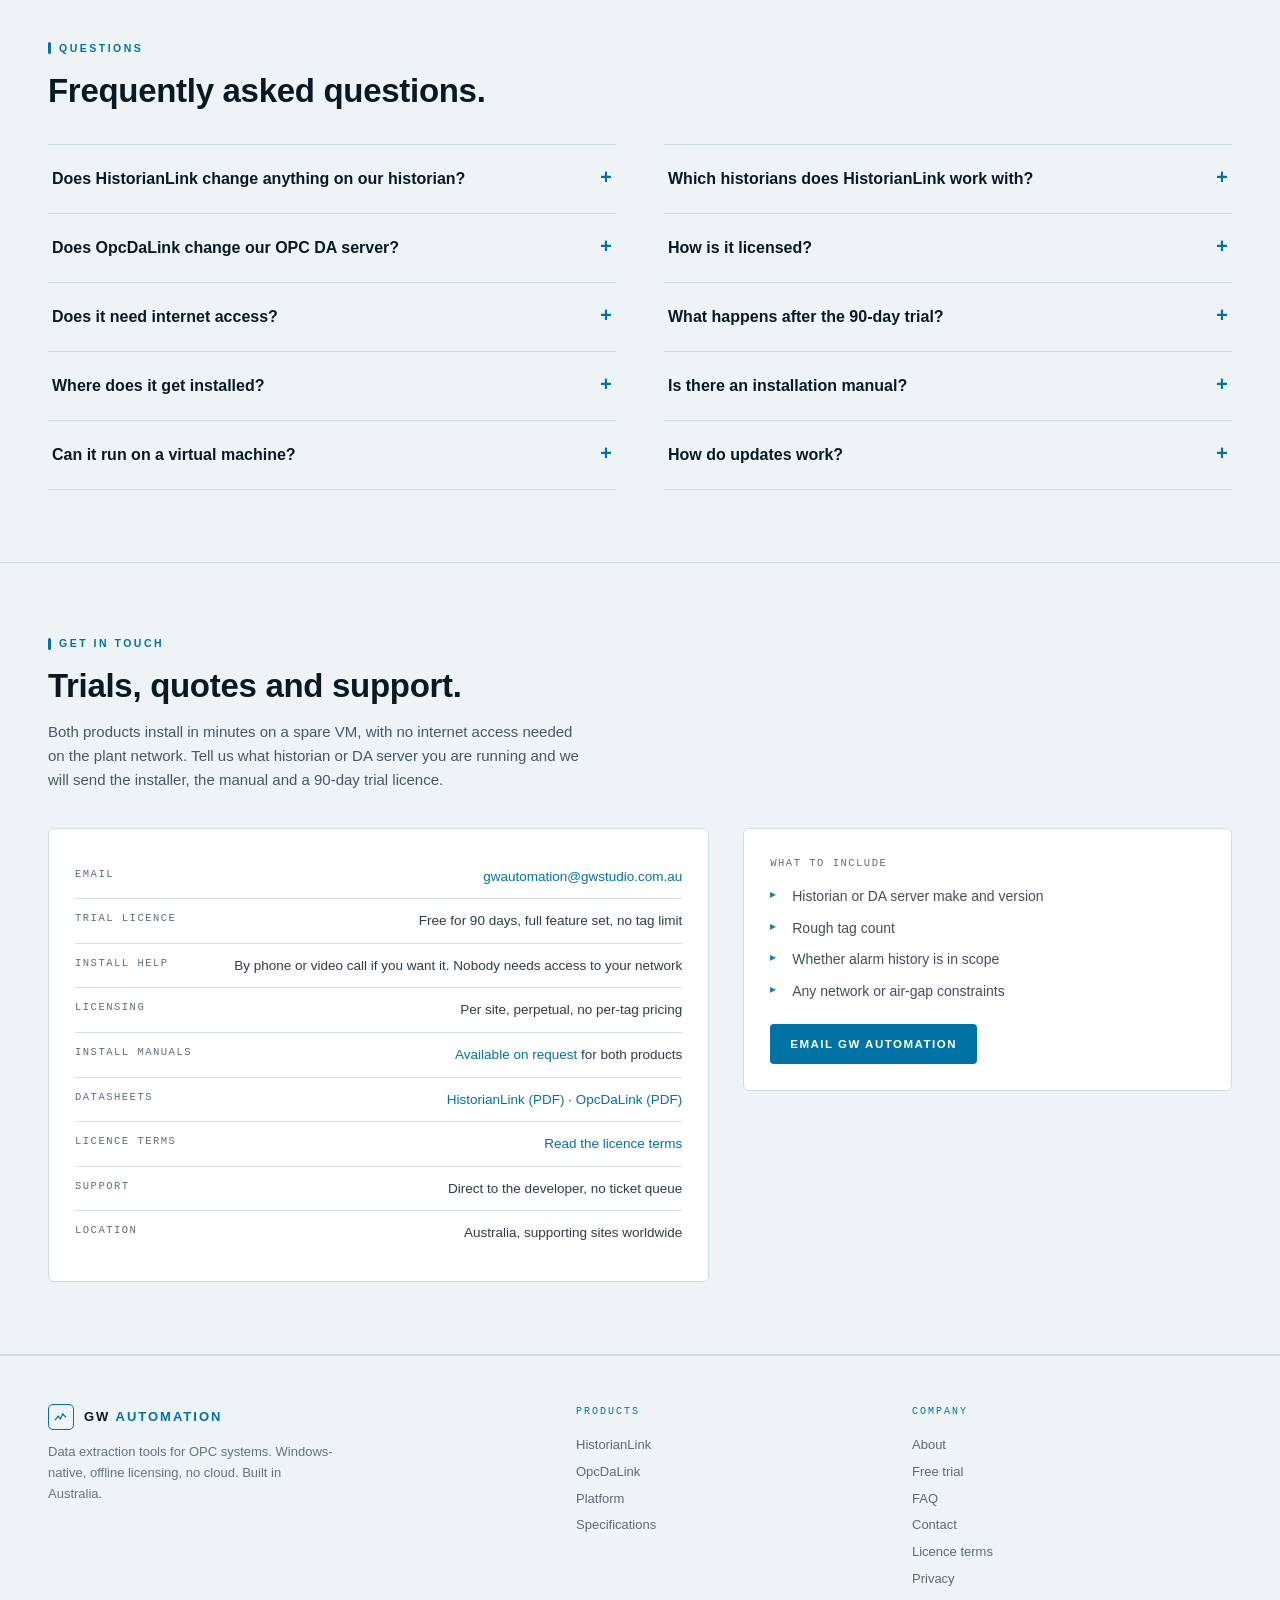
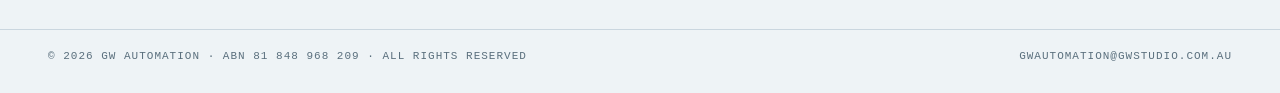
==== commit 613db31c: "Make the copy vendor-neutral: any OPC UA historian, WinCC as an optional add-on HistorianLink is des" ====
--- a/index.html
+++ b/index.html
@@ -30,7 +30,7 @@
 <meta name="twitter:image" content="https://opctools.gwstudio.com.au/assets/og-card.png">
 <meta name="twitter:card" content="summary_large_image">
 <script>(function(d){d.className+=' js';var t;try{t=localStorage.getItem('gw-theme')}catch(e){}if(t!=='light'&&t!=='dark')t=window.matchMedia&&matchMedia('(prefers-color-scheme: light)').matches?'light':'dark';d.setAttribute('data-theme',t)})(document.documentElement)</script>
-<script type="application/ld+json">{"@context": "https://schema.org", "@graph": [{"@type": "Organization", "@id": "https://opctools.gwstudio.com.au/#org", "name": "GW Automation", "url": "https://opctools.gwstudio.com.au/", "logo": "https://opctools.gwstudio.com.au/icon-512.png", "email": "gwautomation@gwstudio.com.au", "taxID": "81 848 968 209", "identifier": {"@type": "PropertyValue", "propertyID": "ABN", "value": "81848968209"}, "address": {"@type": "PostalAddress", "addressCountry": "AU"}}, {"@type": "WebSite", "name": "GW Automation", "url": "https://opctools.gwstudio.com.au/", "publisher": {"@id": "https://opctools.gwstudio.com.au/#org"}}, {"@type": "SoftwareApplication", "name": "HistorianLink", "description": "OPC UA client that gets history, reports, dashboards and alarm history out of a plant historian such as Siemens Process Historian or WinCC, with export to Excel and CSV.", "applicationCategory": "BusinessApplication", "operatingSystem": "Windows Server 2016 or later, Windows 10 or later", "url": "https://opctools.gwstudio.com.au/historianlink/", "screenshot": "https://opctools.gwstudio.com.au/assets/hl-analyser.png", "publisher": {"@id": "https://opctools.gwstudio.com.au/#org"}, "softwareVersion": "1.1"}, {"@type": "SoftwareApplication", "name": "OpcDaLink", "description": "OPC DA to OPC UA bridge that republishes a legacy OPC DA server, with OPC HDA history and OPC AE alarms, as a modern OPC UA server without changing the original server.", "applicationCategory": "BusinessApplication", "operatingSystem": "Windows Server 2016 or later, Windows 10 or later", "url": "https://opctools.gwstudio.com.au/opcdalink/", "screenshot": "https://opctools.gwstudio.com.au/assets/da-dashboard.png", "publisher": {"@id": "https://opctools.gwstudio.com.au/#org"}, "softwareVersion": "1.2"}, {"@type": "FAQPage", "mainEntity": [{"@type": "Question", "name": "Does HistorianLink change anything on our historian?", "acceptedAnswer": {"@type": "Answer", "text": "No. HistorianLink is read-only: it connects as an OPC UA client and only reads tags and history. It never writes values or changes the historian's configuration."}}, {"@type": "Question", "name": "Does OpcDaLink change our OPC DA server?", "acceptedAnswer": {"@type": "Answer", "text": "No. It connects as an ordinary OPC DA client and leaves the server's configuration exactly as it is. UA clients can only write to items the DA server already allows writes on."}}, {"@type": "Question", "name": "Does it need internet access?", "acceptedAnswer": {"@type": "Answer", "text": "No. Licensing is checked on the machine itself, with no activation server and no phone-home, so both products run on fully air-gapped plant networks."}}, {"@type": "Question", "name": "Where does it get installed?", "acceptedAnswer": {"@type": "Answer", "text": "On a Windows PC or server that can reach your historian or DA server: the historian machine itself, or a separate machine on the same network. It runs on Windows Server 2016+ and Windows 10+."}}, {"@type": "Question", "name": "Can it run on a virtual machine?", "acceptedAnswer": {"@type": "Answer", "text": "Yes. Both products are supported on virtual machines, and most trials start on a spare one."}}, {"@type": "Question", "name": "Which historians does HistorianLink work with?", "acceptedAnswer": {"@type": "Answer", "text": "Siemens Process Historian, WinCC, and any server that provides history over OPC UA. Alarm history from WinCC is read through a small satellite agent on the WinCC server."}}, {"@type": "Question", "name": "How is it licensed?", "acceptedAnswer": {"@type": "Answer", "text": "One perpetual licence per site, with fully offline activation and no per-tag pricing: the price doesn't change with the size of your system. The licence isn't tied to one computer, so replacing or moving a server doesn't need a new one. Email us for a quote."}}, {"@type": "Question", "name": "What happens after the 90-day trial?", "acceptedAnswer": {"@type": "Answer", "text": "You get a permanent licence for your site. Add it on the admin page and everything you set up during the trial carries straight over, with no reinstall. The software shows how many trial days are left, so it never stops by surprise."}}, {"@type": "Question", "name": "Is there an installation manual?", "acceptedAnswer": {"@type": "Answer", "text": "Yes, a full installation and commissioning manual for each product, covering planning, firewall rules, security hardening, upgrades and troubleshooting. It's sent with every trial, or email to request a copy for your IT or security team to review first."}}, {"@type": "Question", "name": "How do updates work?", "acceptedAnswer": {"@type": "Answer", "text": "A new version is a new installer run over the top of the old one. Your configuration, licence and reports are kept."}}]}]}</script>
+<script type="application/ld+json">{"@context": "https://schema.org", "@graph": [{"@type": "Organization", "@id": "https://opctools.gwstudio.com.au/#org", "name": "GW Automation", "url": "https://opctools.gwstudio.com.au/", "logo": "https://opctools.gwstudio.com.au/icon-512.png", "email": "gwautomation@gwstudio.com.au", "taxID": "81 848 968 209", "identifier": {"@type": "PropertyValue", "propertyID": "ABN", "value": "81848968209"}, "address": {"@type": "PostalAddress", "addressCountry": "AU"}}, {"@type": "WebSite", "name": "GW Automation", "url": "https://opctools.gwstudio.com.au/", "publisher": {"@id": "https://opctools.gwstudio.com.au/#org"}}, {"@type": "SoftwareApplication", "name": "HistorianLink", "description": "OPC UA client that gets history, reports, dashboards and alarm history out of any plant historian that serves history over OPC UA, with export to Excel and CSV.", "applicationCategory": "BusinessApplication", "operatingSystem": "Windows Server 2016 or later, Windows 10 or later", "url": "https://opctools.gwstudio.com.au/historianlink/", "screenshot": "https://opctools.gwstudio.com.au/assets/hl-analyser.png", "publisher": {"@id": "https://opctools.gwstudio.com.au/#org"}, "softwareVersion": "1.1"}, {"@type": "SoftwareApplication", "name": "OpcDaLink", "description": "OPC DA to OPC UA bridge that republishes a legacy OPC DA server, with OPC HDA history and OPC AE alarms, as a modern OPC UA server without changing the original server.", "applicationCategory": "BusinessApplication", "operatingSystem": "Windows Server 2016 or later, Windows 10 or later", "url": "https://opctools.gwstudio.com.au/opcdalink/", "screenshot": "https://opctools.gwstudio.com.au/assets/da-dashboard.png", "publisher": {"@id": "https://opctools.gwstudio.com.au/#org"}, "softwareVersion": "1.2"}, {"@type": "FAQPage", "mainEntity": [{"@type": "Question", "name": "Does HistorianLink change anything on our historian?", "acceptedAnswer": {"@type": "Answer", "text": "No. HistorianLink is read-only: it connects as an OPC UA client and only reads tags and history. It never writes values or changes the historian's configuration."}}, {"@type": "Question", "name": "Does OpcDaLink change our OPC DA server?", "acceptedAnswer": {"@type": "Answer", "text": "No. It connects as an ordinary OPC DA client and leaves the server's configuration exactly as it is. UA clients can only write to items the DA server already allows writes on."}}, {"@type": "Question", "name": "Does it need internet access?", "acceptedAnswer": {"@type": "Answer", "text": "No. Licensing is checked on the machine itself, with no activation server and no phone-home, so both products run on fully air-gapped plant networks."}}, {"@type": "Question", "name": "Where does it get installed?", "acceptedAnswer": {"@type": "Answer", "text": "On a Windows PC or server that can reach your historian or DA server: the historian machine itself, or a separate machine on the same network. It runs on Windows Server 2016+ and Windows 10+."}}, {"@type": "Question", "name": "Can it run on a virtual machine?", "acceptedAnswer": {"@type": "Answer", "text": "Yes. Both products are supported on virtual machines, and most trials start on a spare one."}}, {"@type": "Question", "name": "Which historians does HistorianLink work with?", "acceptedAnswer": {"@type": "Answer", "text": "Any server that provides history over OPC UA, whatever the vendor. Siemens Process Historian and WinCC are two examples. Current alarms are read over OPC UA as well. For WinCC sites, an optional satellite agent adds alarm history from the message archive."}}, {"@type": "Question", "name": "How is it licensed?", "acceptedAnswer": {"@type": "Answer", "text": "One perpetual licence per site, with fully offline activation and no per-tag pricing: the price doesn't change with the size of your system. The licence isn't tied to one computer, so replacing or moving a server doesn't need a new one. Email us for a quote."}}, {"@type": "Question", "name": "What happens after the 90-day trial?", "acceptedAnswer": {"@type": "Answer", "text": "You get a permanent licence for your site. Add it on the admin page and everything you set up during the trial carries straight over, with no reinstall. The software shows how many trial days are left, so it never stops by surprise."}}, {"@type": "Question", "name": "Is there an installation manual?", "acceptedAnswer": {"@type": "Answer", "text": "Yes, a full installation and commissioning manual for each product, covering planning, firewall rules, security hardening, upgrades and troubleshooting. It's sent with every trial, or email to request a copy for your IT or security team to review first."}}, {"@type": "Question", "name": "How do updates work?", "acceptedAnswer": {"@type": "Answer", "text": "A new version is a new installer run over the top of the old one. Your configuration, licence and reports are kept."}}]}]}</script>
 <link rel="stylesheet" href="assets/site.css?v=9">
 </head>
 <body>
@@ -60,7 +60,7 @@
 </header>
 
 <div class="strip">
-  <div class="wrap" id="txt-status-strip"><span>OPC UA · OPC DA · WinCC</span><span>WINDOWS SERVICE + TRAY</span><span>OFFLINE LICENSING</span><span>NO CLOUD DEPENDENCY</span><span>90-DAY FREE TRIAL</span><span>BUILT IN AUSTRALIA</span></div>
+  <div class="wrap" id="txt-status-strip"><span>OPC UA · OPC DA · OPC HDA · OPC AE</span><span>WINDOWS SERVICE + TRAY</span><span>OFFLINE LICENSING</span><span>NO CLOUD DEPENDENCY</span><span>90-DAY FREE TRIAL</span><span>BUILT IN AUSTRALIA</span></div>
 </div>
 
 <!-- ═══ HERO ═══ -->
@@ -109,12 +109,12 @@
         <span class="badge live"><span class="dot"></span><span>Shipping</span></span>
         <h3>Historian<em>Link</em></h3>
         <div class="tagline">OPC UA history · reports · dashboards · alarms</div>
-        <p class="body" id="txt-hl-body">Connects as an OPC UA client to a plant historian (Siemens Process Historian, WinCC, or any compliant UA server) and turns its archive into data you can work with. Browse the tag tree, pull raw history, resample it, and export to Excel or CSV with real quality codes attached.</p>
+        <p class="body" id="txt-hl-body">Connects as an OPC UA client to any plant historian that serves history over OPC UA, whatever the vendor, and turns its archive into data you can work with. Browse the tag tree, pull raw history, resample it, and export to Excel or CSV with real quality codes attached.</p>
         <ul class="feat">
           <li><b>History export:</b> raw or resampled history to Excel or CSV, with millisecond timestamps and plain-English quality.</li>
           <li><b>Scheduled reports:</b> repeatable reports run daily, weekly or monthly.</li>
           <li><b>Live dashboards:</b> current values with sparklines for engineers and read-only viewers.</li>
-          <li><b>WinCC alarm history:</b> read from the message archive through a small satellite agent.</li>
+          <li><b>Alarms:</b> current alarms over OPC UA, with an optional add-on for WinCC alarm history.</li>
         </ul>
         <div class="cta-row">
           <a href="/historianlink/" class="btn btn-a">Explore HistorianLink</a>
@@ -187,10 +187,10 @@
       </thead>
       <tbody id="txt-spec-rows">
         <tr><td>Role</td><td data-label="HistorianLink">OPC UA client</td><td data-label="OpcDaLink">OPC DA client + OPC UA server</td></tr>
-        <tr><td>Talks to</td><td data-label="HistorianLink">Process Historian, WinCC, any compliant UA server</td><td data-label="OpcDaLink">OPC DA 2.0 servers, including DA 3.0 servers that expose the 2.0 interfaces, plus optional OPC HDA and AE servers</td></tr>
+        <tr><td>Talks to</td><td data-label="HistorianLink">Any server that provides history over OPC UA</td><td data-label="OpcDaLink">OPC DA 2.0 servers, including DA 3.0 servers that expose the 2.0 interfaces, plus optional OPC HDA and AE servers</td></tr>
         <tr><td>UA security</td><td data-label="HistorianLink">Basic256Sha256, Sign or SignAndEncrypt</td><td data-label="OpcDaLink">Basic256Sha256, Sign or Sign and Encrypt</td></tr>
         <tr><td>Data out</td><td data-label="HistorianLink">.xlsx, .csv, live dashboard tiles, scheduled reports</td><td data-label="OpcDaLink">Live UA address space, read and write; history via HDA</td></tr>
-        <tr><td>Alarms</td><td data-label="HistorianLink">WinCC message archive via OLE DB satellite agent</td><td data-label="OpcDaLink">OPC AE, OPC UA alarms and conditions, or the WinCC message archive via the OLE DB agent</td></tr>
+        <tr><td>Alarms</td><td data-label="HistorianLink">Current alarms over OPC UA; optional agent for WinCC alarm history</td><td data-label="OpcDaLink">OPC AE or OPC UA alarms and conditions; optional agent for an OLE DB alarm archive</td></tr>
         <tr><td>User roles</td><td data-label="HistorianLink">Admin, engineer, viewer</td><td data-label="OpcDaLink">One admin account, plus OPC UA users with per-user write permission</td></tr>
         <tr><td>Licence</td><td data-label="HistorianLink">Signed licence file, per site</td><td data-label="OpcDaLink">Signed licence file, per site</td></tr>
         <tr><td>Platform</td><td data-label="HistorianLink">Windows Server 2016+ / Windows 10+</td><td data-label="OpcDaLink">Windows Server 2016+ / Windows 10+</td></tr>
@@ -249,7 +249,7 @@
         <details class="rv"><summary>Can it run on a virtual machine?</summary><p>Yes. Both products are supported on virtual machines, and most trials start on a spare one.</p></details>
       </div>
       <div class="faq-col">
-        <details class="rv"><summary>Which historians does HistorianLink work with?</summary><p>Siemens Process Historian, WinCC, and any server that provides history over OPC UA. Alarm history from WinCC is read through a small satellite agent on the WinCC server.</p></details>
+        <details class="rv"><summary>Which historians does HistorianLink work with?</summary><p>Any server that provides history over OPC UA, whatever the vendor. Siemens Process Historian and WinCC are two examples. Current alarms are read over OPC UA as well. For WinCC sites, an optional satellite agent adds alarm history from the message archive.</p></details>
         <details class="rv"><summary>How is it licensed?</summary><p>One perpetual licence per site, with fully offline activation and no per-tag pricing: the price doesn't change with the size of your system. The licence isn't tied to one computer, so replacing or moving a server doesn't need a new one. Email us for a quote.</p></details>
         <details class="rv"><summary>What happens after the 90-day trial?</summary><p>You get a permanent licence for your site. Add it on the admin page and everything you set up during the trial carries straight over, with no reinstall. The software shows how many trial days are left, so it never stops by surprise.</p></details>
         <details class="rv"><summary>Is there an installation manual?</summary><p>Yes, a full installation and commissioning manual for each product, covering planning, firewall rules, security hardening, upgrades and troubleshooting. It's sent with every trial, or <a href="mailto:gwautomation@gwstudio.com.au?subject=Installation%20manual%20request">email to request a copy</a> for your IT or security team to review first.</p></details>
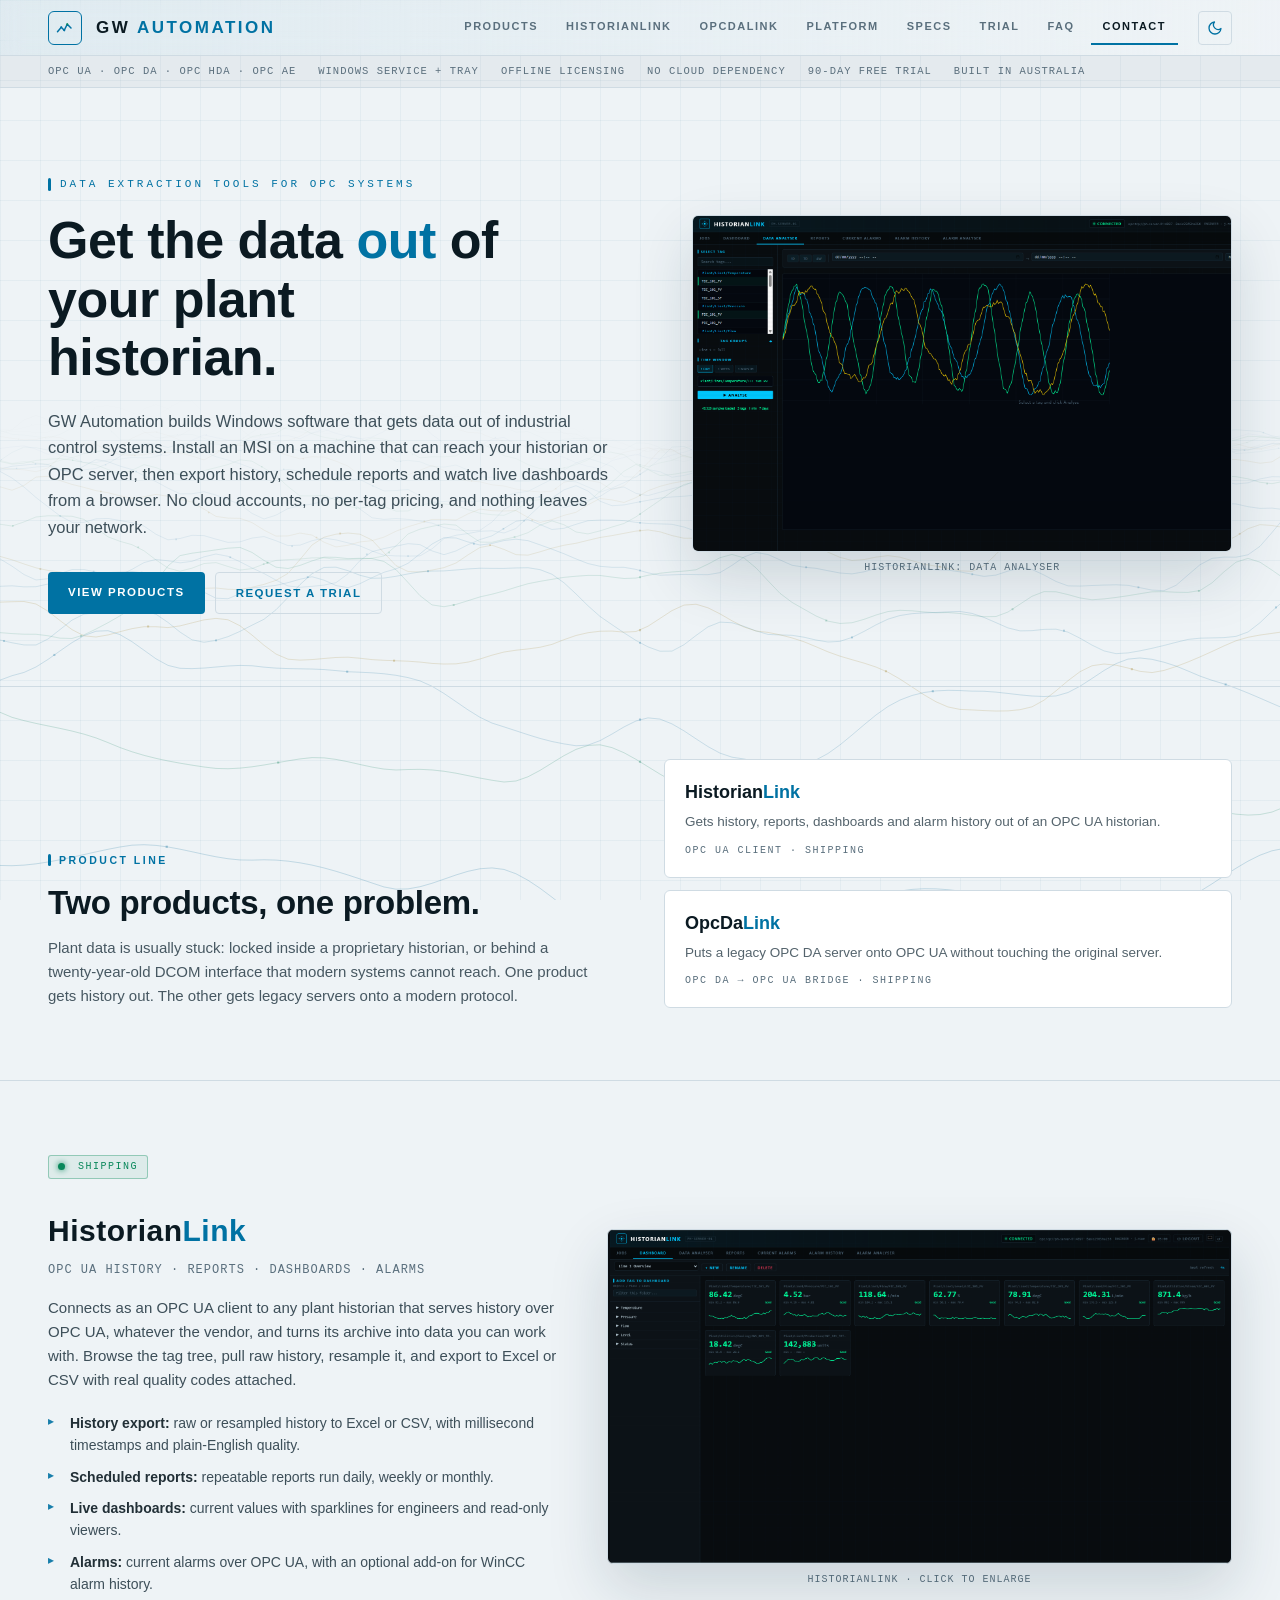
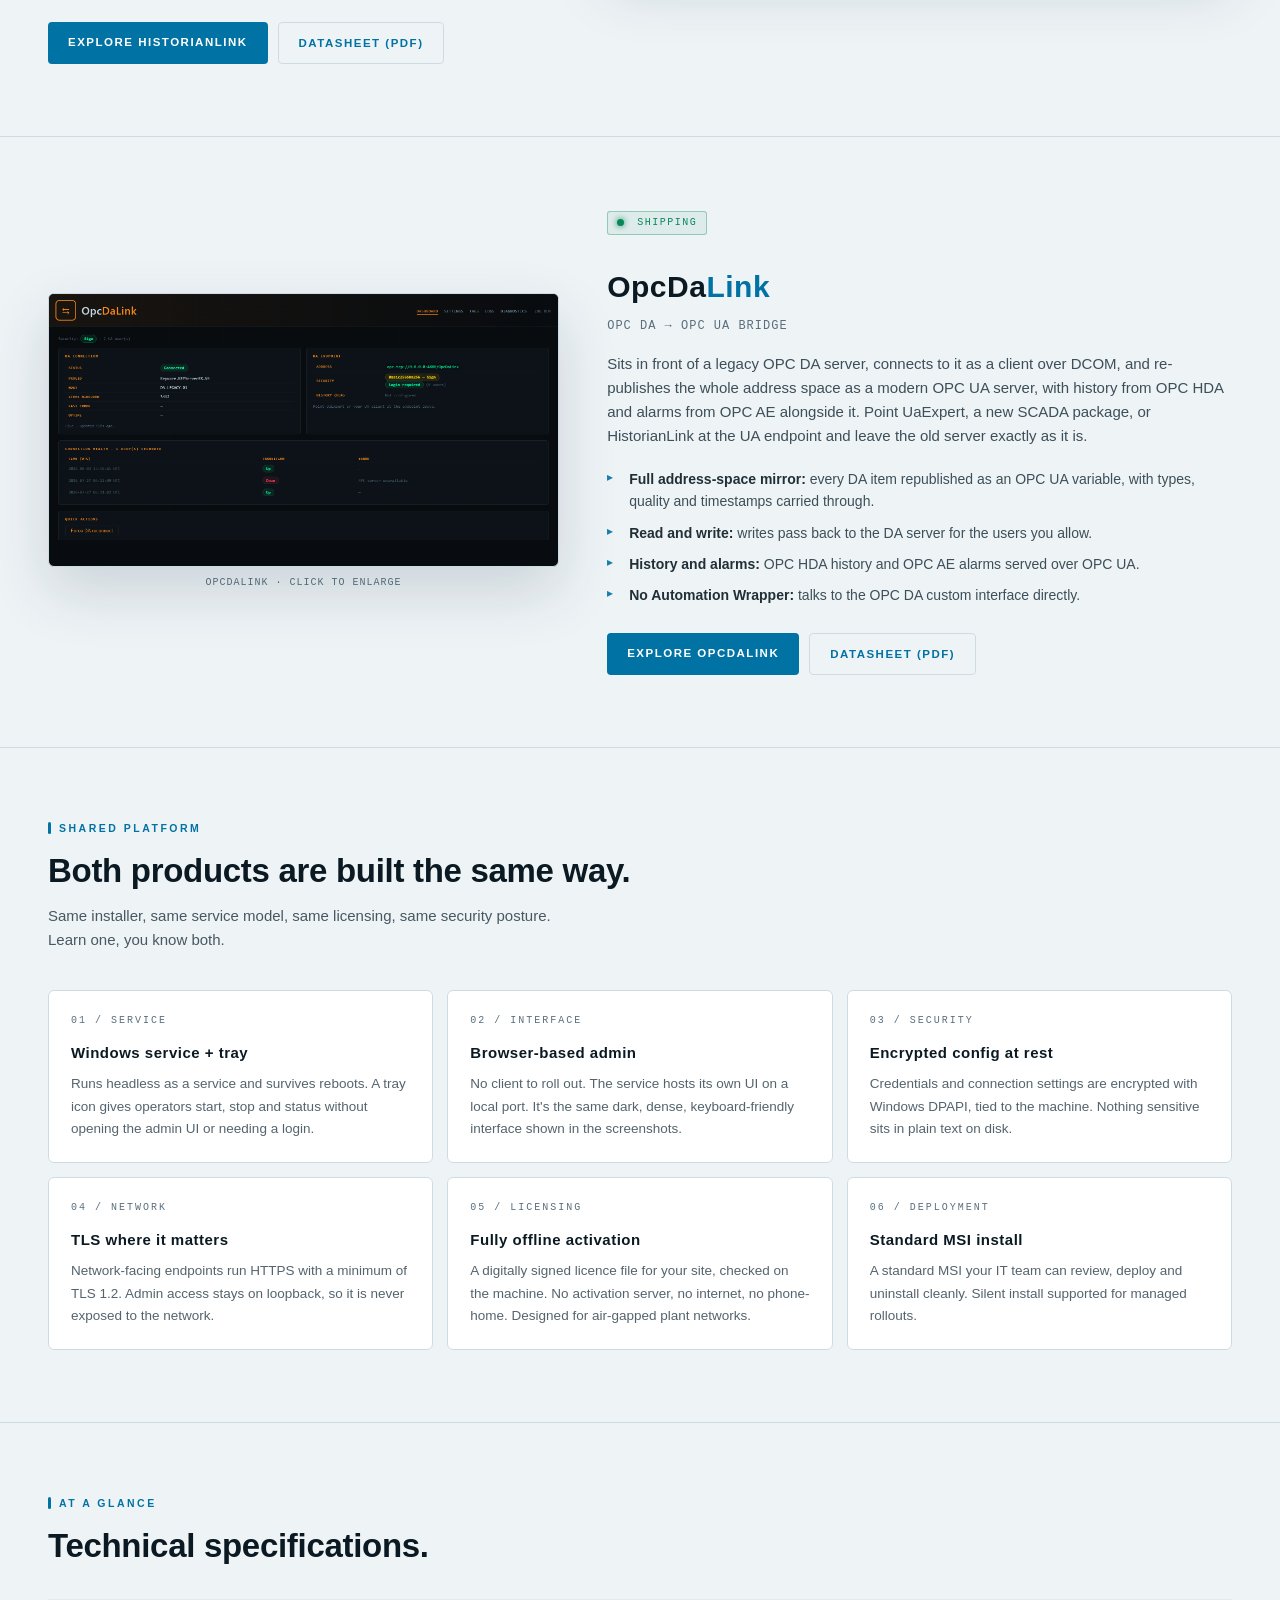
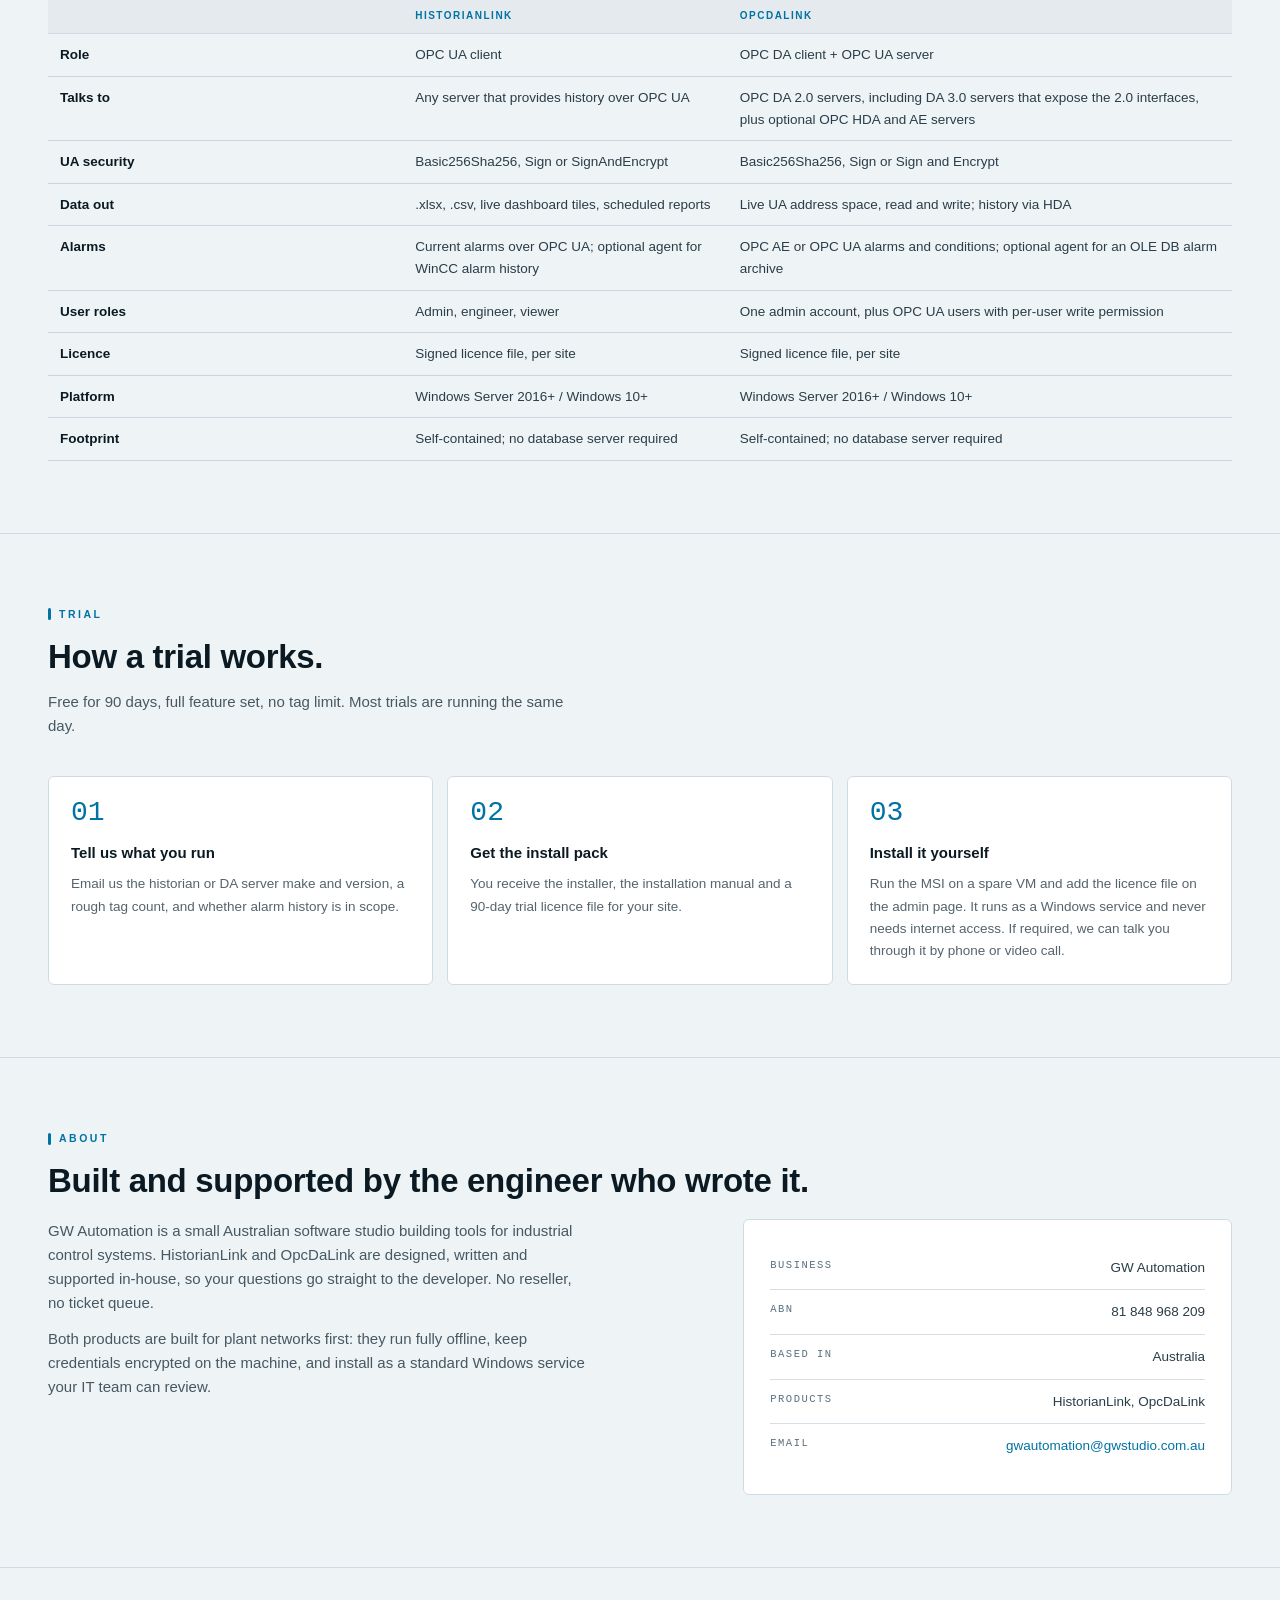
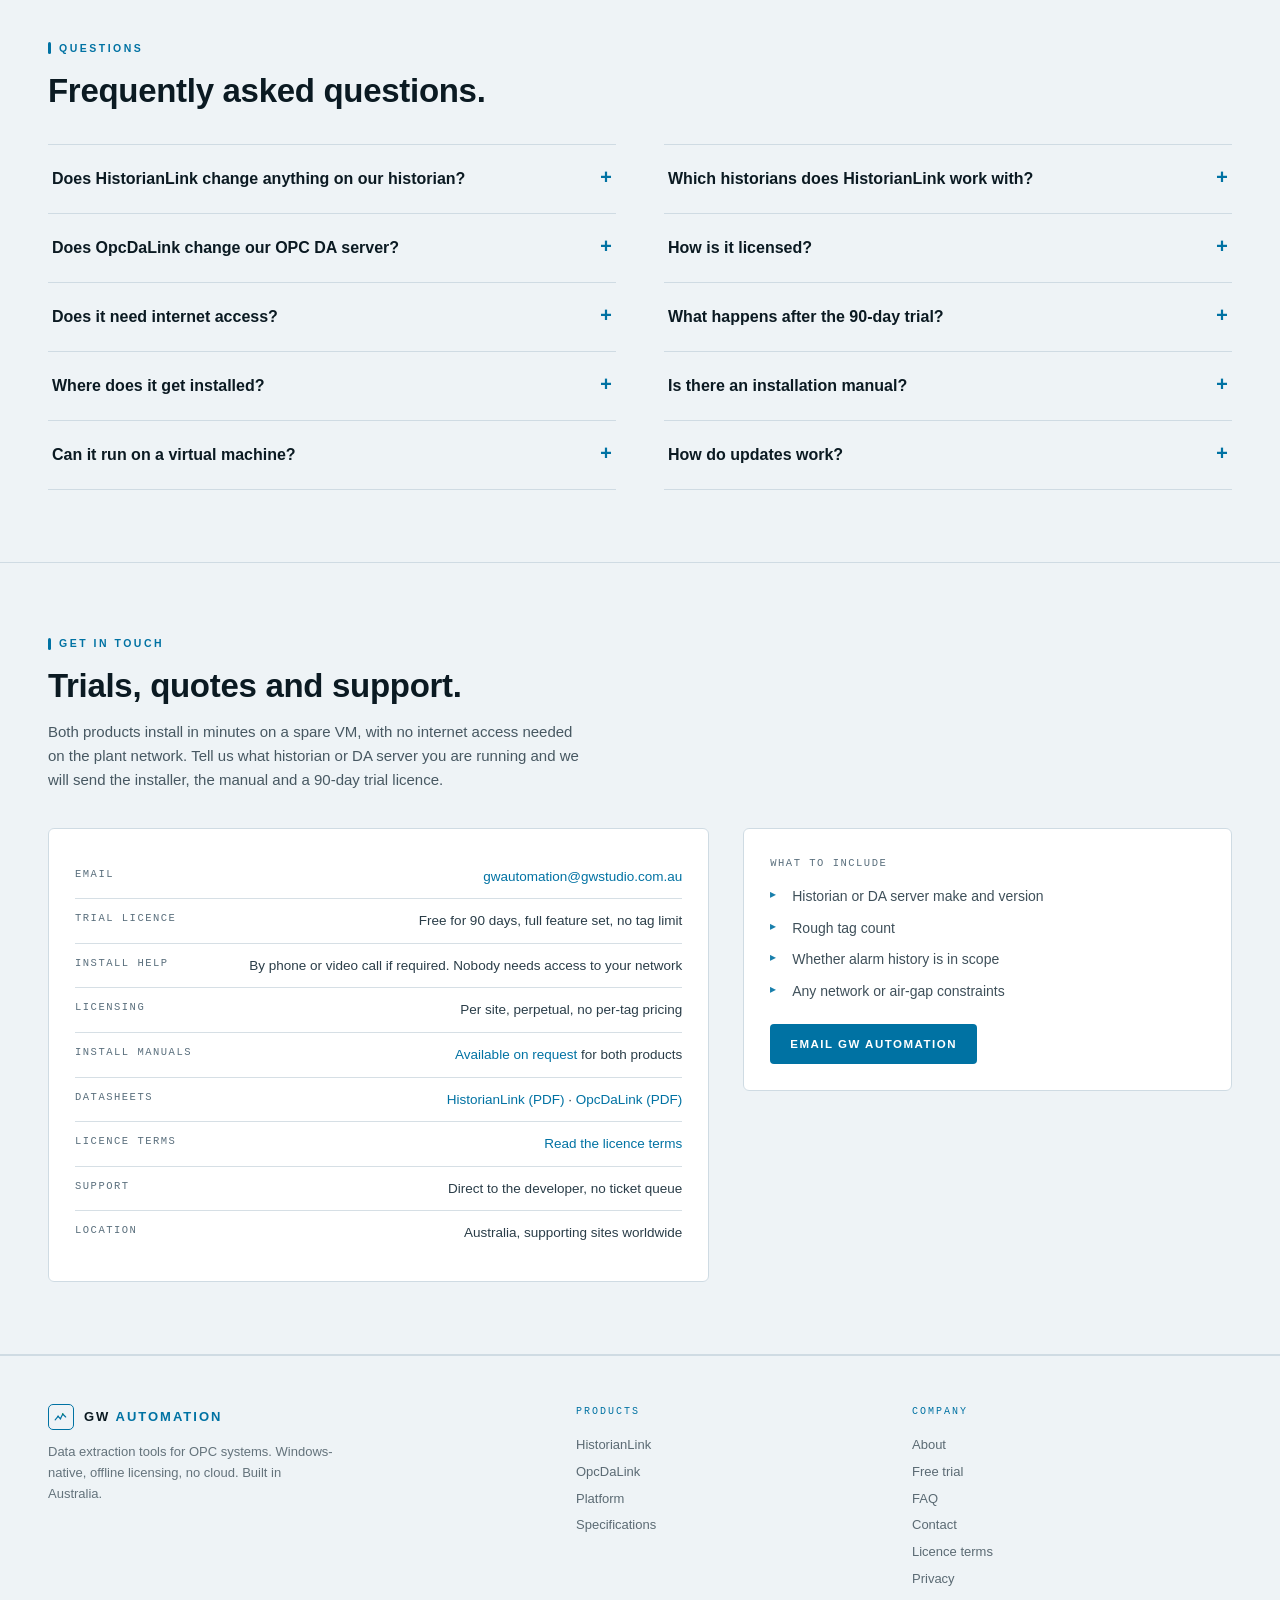
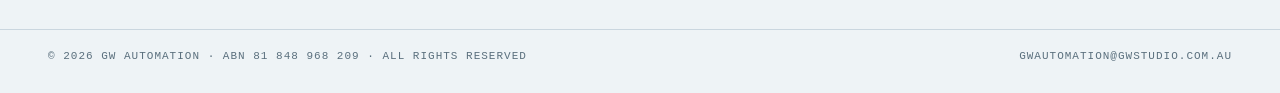
==== commit 9c0e4522: "Install help wording: 'if required' Co-Authored-By: Claude Fable 5.2 <noreply@anthropic.com> Claude-" ====
--- a/index.html
+++ b/index.html
@@ -209,7 +209,7 @@
     <div class="steps">
       <div class="step rv"><div class="num">01</div><h4>Tell us what you run</h4><p>Email us the historian or DA server make and version, a rough tag count, and whether alarm history is in scope.</p></div>
       <div class="step rv"><div class="num">02</div><h4>Get the install pack</h4><p>You receive the installer, the installation manual and a 90-day trial licence file for your site.</p></div>
-      <div class="step rv"><div class="num">03</div><h4>Install it yourself</h4><p>Run the MSI on a spare VM and add the licence file on the admin page. It runs as a Windows service and never needs internet access. Want a hand? We can talk you through it by phone or video call.</p></div>
+      <div class="step rv"><div class="num">03</div><h4>Install it yourself</h4><p>Run the MSI on a spare VM and add the licence file on the admin page. It runs as a Windows service and never needs internet access. If required, we can talk you through it by phone or video call.</p></div>
     </div>
   </div>
 </section>
@@ -270,7 +270,7 @@
       <div class="cbox rv" id="txt-contact-rows">
         <div class="row"><span class="k">Email</span><span class="v"><a href="mailto:gwautomation@gwstudio.com.au">gwautomation@gwstudio.com.au</a></span></div>
         <div class="row"><span class="k">Trial licence</span><span class="v">Free for 90 days, full feature set, no tag limit</span></div>
-        <div class="row"><span class="k">Install help</span><span class="v">By phone or video call if you want it. Nobody needs access to your network</span></div>
+        <div class="row"><span class="k">Install help</span><span class="v">By phone or video call if required. Nobody needs access to your network</span></div>
         <div class="row"><span class="k">Licensing</span><span class="v">Per site, perpetual, no per-tag pricing</span></div>
         <div class="row"><span class="k">Install manuals</span><span class="v"><a href="mailto:gwautomation@gwstudio.com.au?subject=Installation%20manual%20request">Available on request</a> for both products</span></div>
         <div class="row"><span class="k">Datasheets</span><span class="v"><a href="assets/docs/HistorianLink-Datasheet.pdf">HistorianLink (PDF)</a> · <a href="assets/docs/OpcDaLink-Datasheet.pdf">OpcDaLink (PDF)</a></span></div>
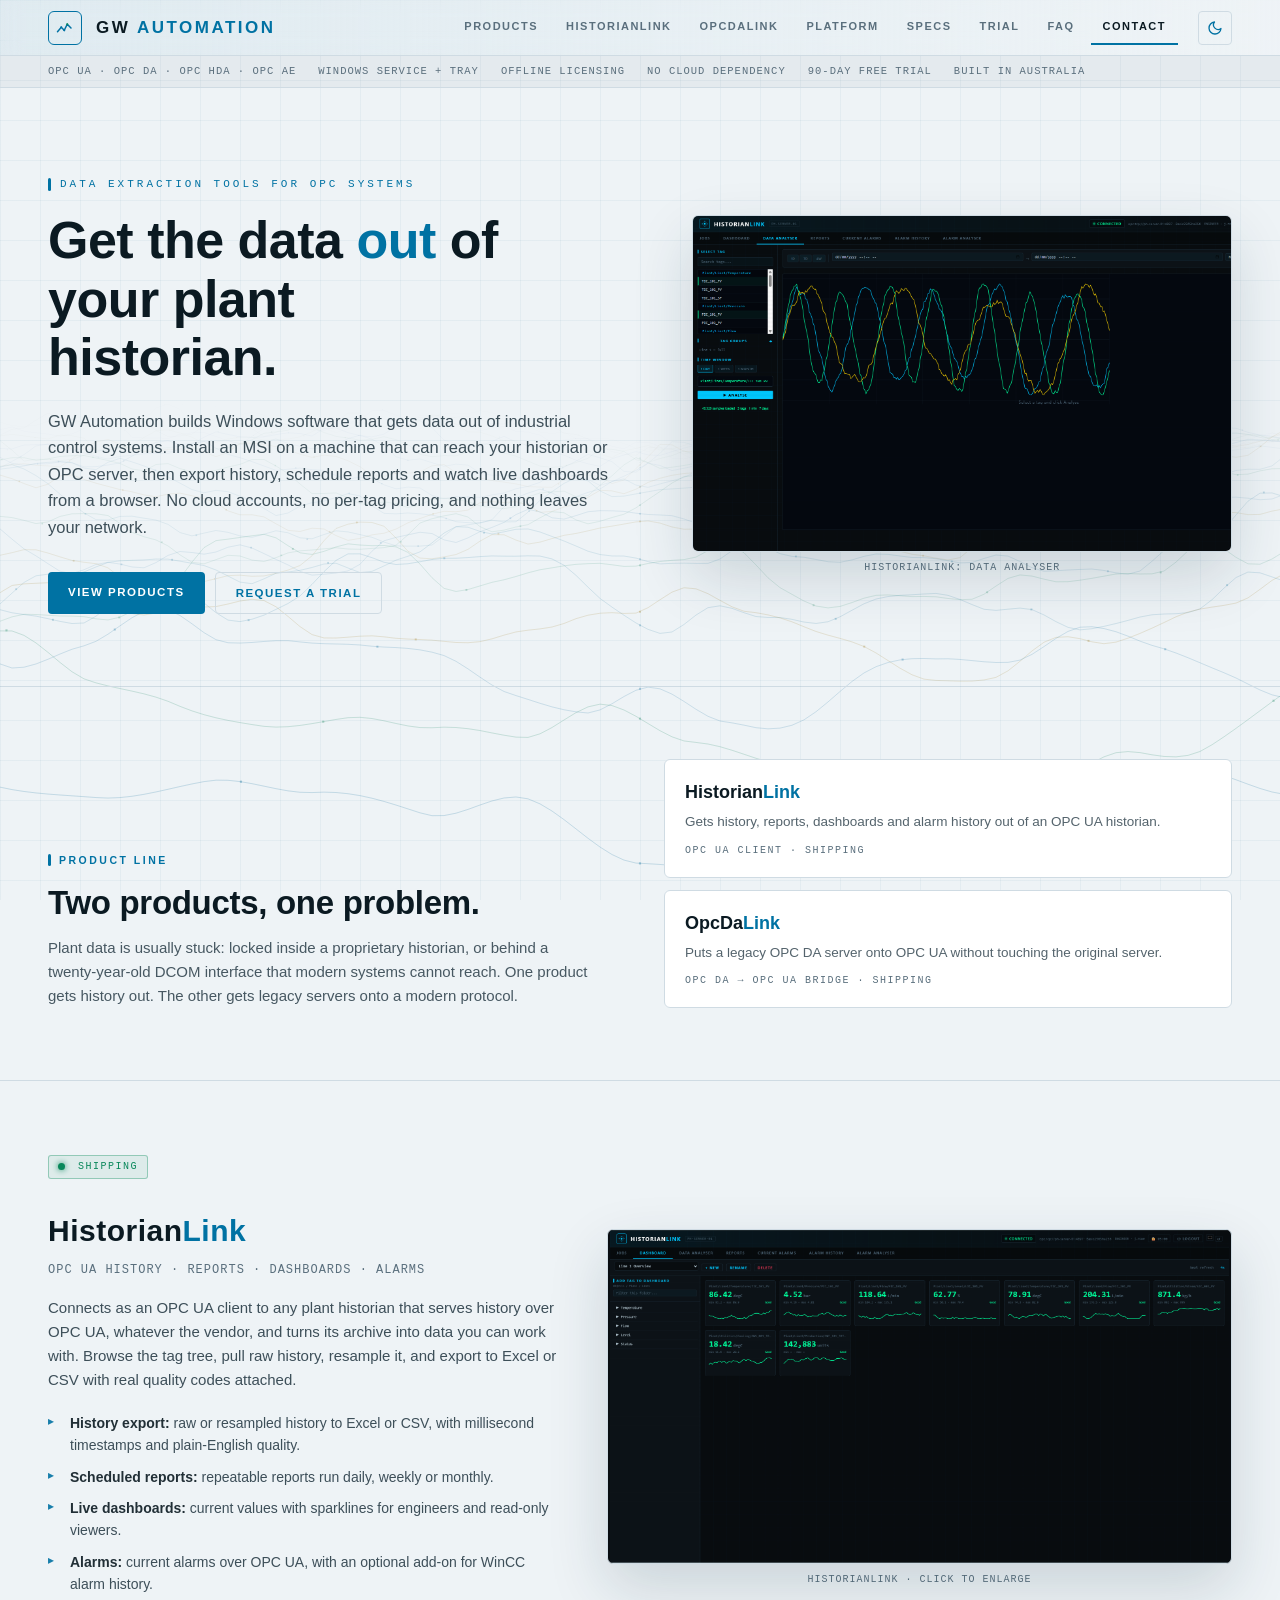
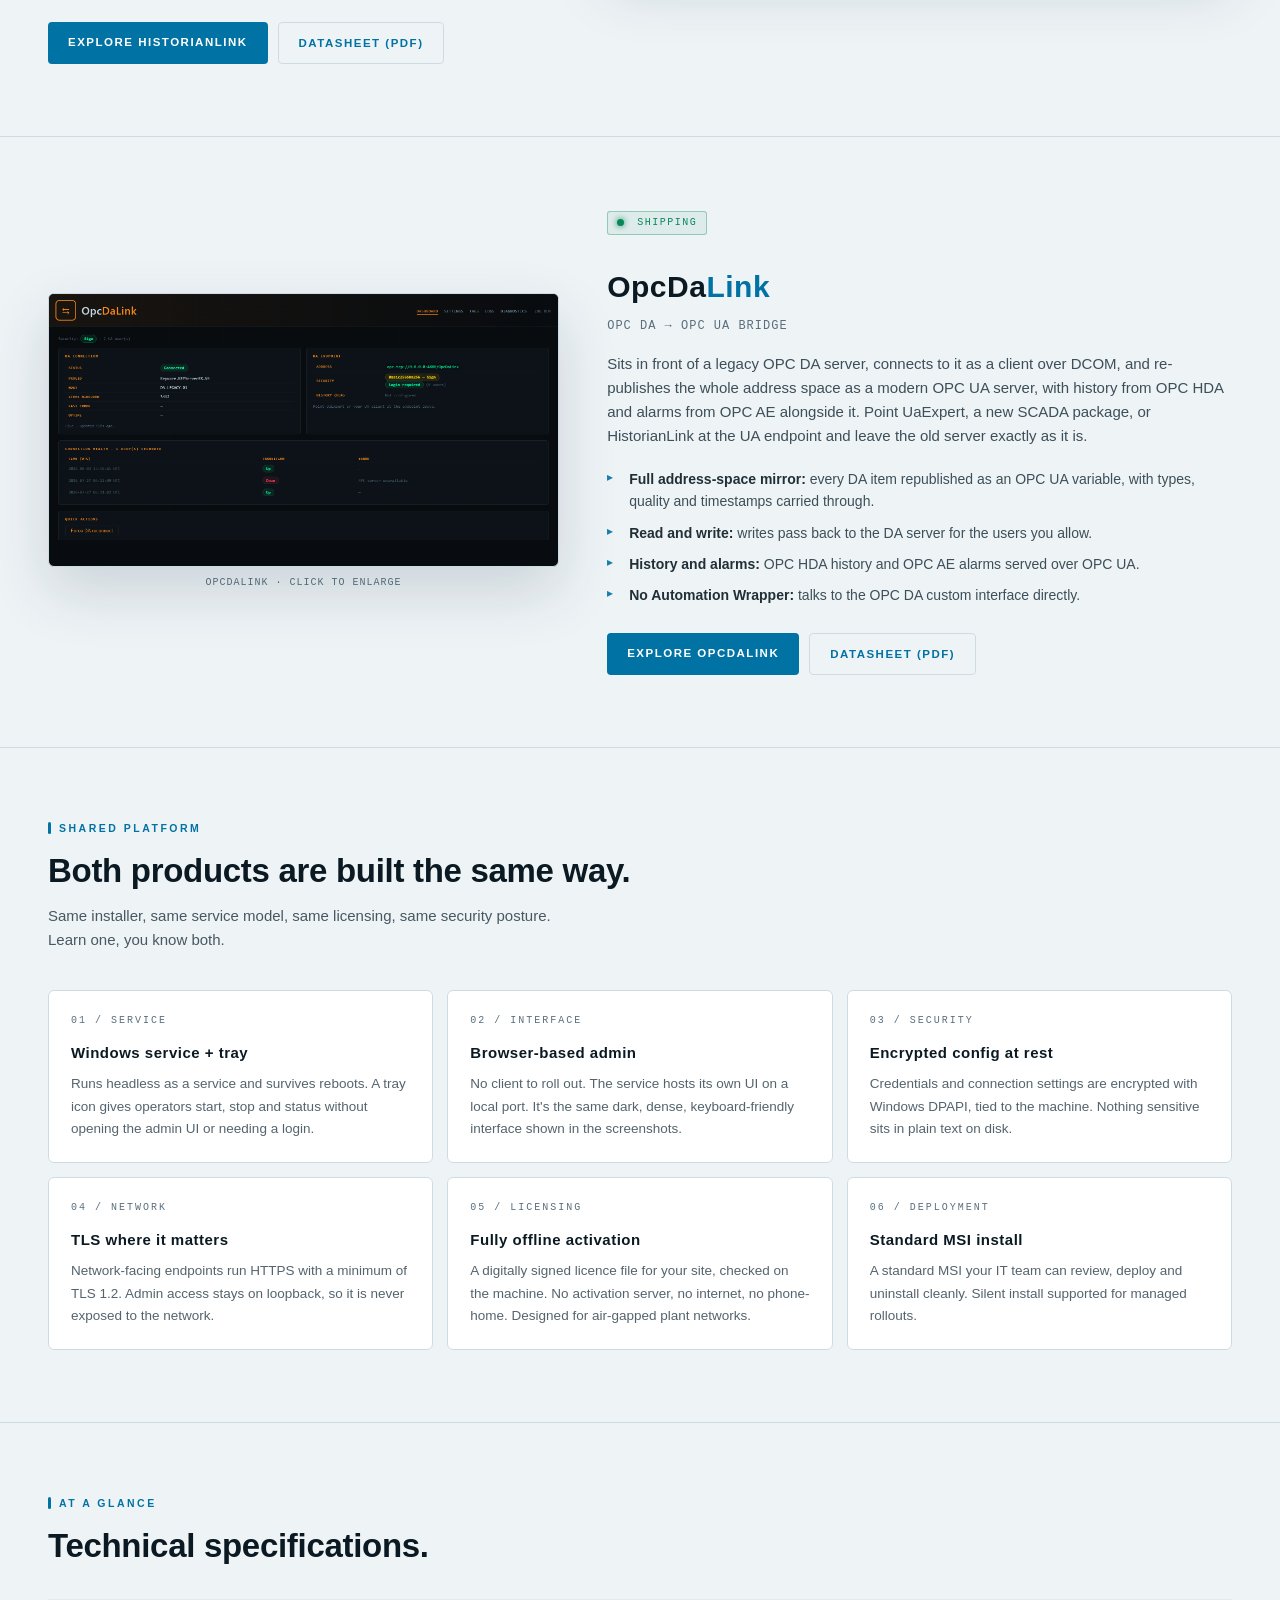
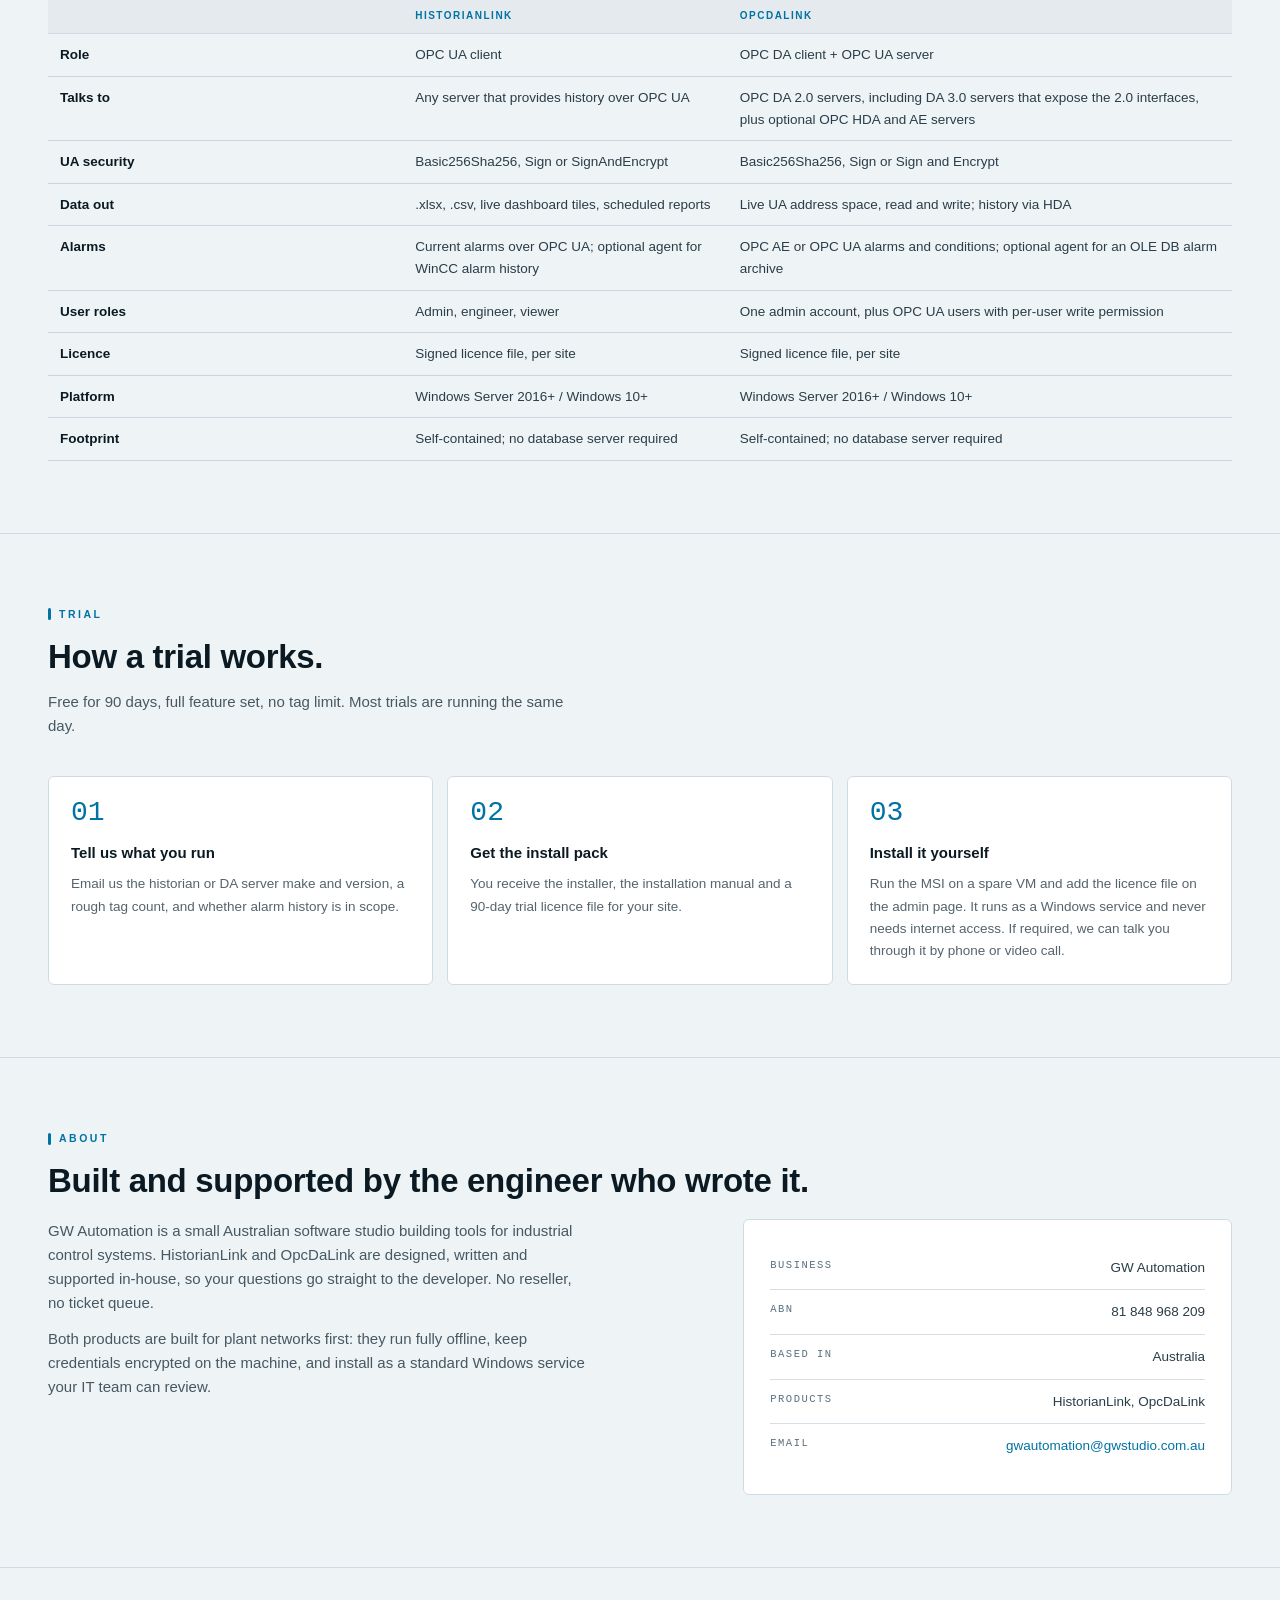
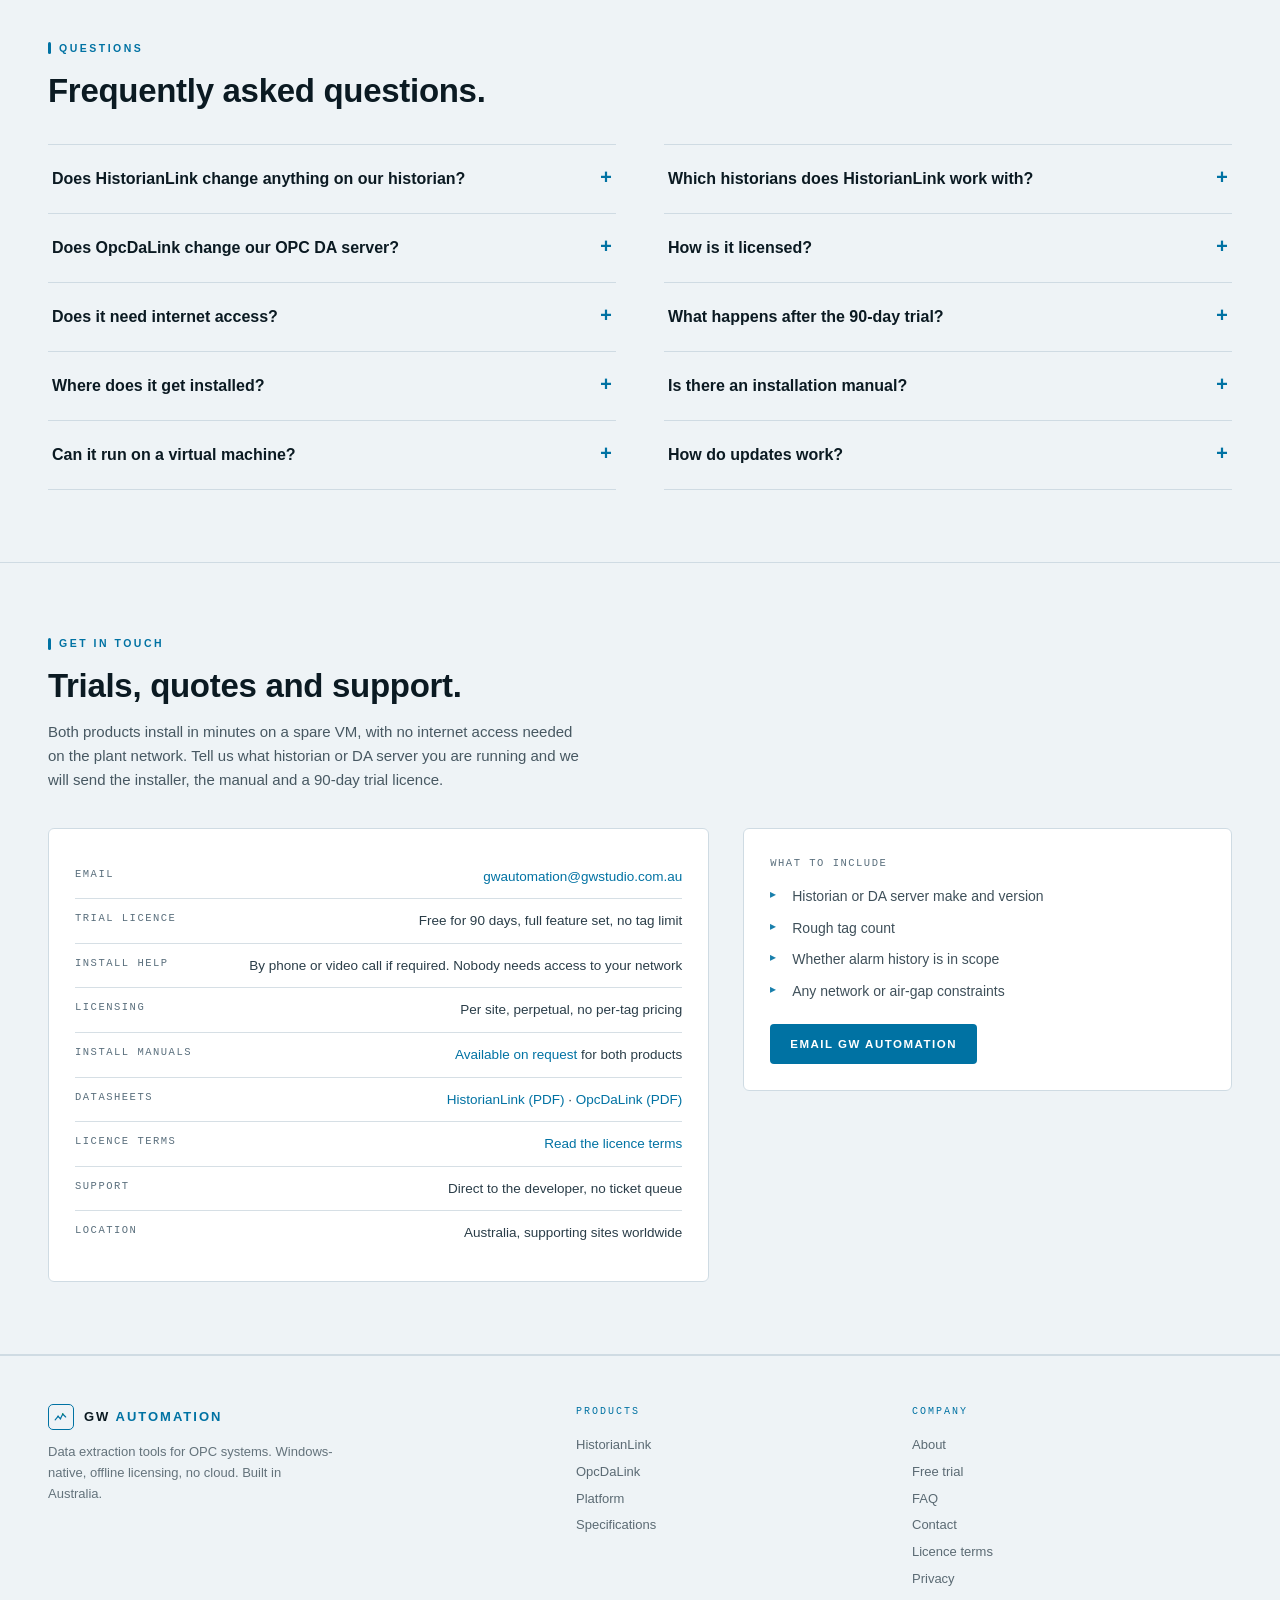
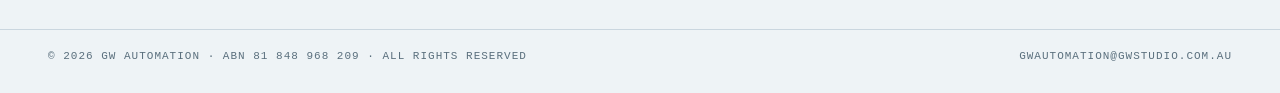
==== commit e4662f11: "Header logo and name link to the home page on every page (no nav on phones, so there was no way back" ====
--- a/index.html
+++ b/index.html
@@ -31,274 +31,276 @@
 <meta name="twitter:card" content="summary_large_image">
 <script>(function(d){d.className+=' js';var t;try{t=localStorage.getItem('gw-theme')}catch(e){}if(t!=='light'&&t!=='dark')t=window.matchMedia&&matchMedia('(prefers-color-scheme: light)').matches?'light':'dark';d.setAttribute('data-theme',t)})(document.documentElement)</script>
 <script type="application/ld+json">{"@context": "https://schema.org", "@graph": [{"@type": "Organization", "@id": "https://opctools.gwstudio.com.au/#org", "name": "GW Automation", "url": "https://opctools.gwstudio.com.au/", "logo": "https://opctools.gwstudio.com.au/icon-512.png", "email": "gwautomation@gwstudio.com.au", "taxID": "81 848 968 209", "identifier": {"@type": "PropertyValue", "propertyID": "ABN", "value": "81848968209"}, "address": {"@type": "PostalAddress", "addressCountry": "AU"}}, {"@type": "WebSite", "name": "GW Automation", "url": "https://opctools.gwstudio.com.au/", "publisher": {"@id": "https://opctools.gwstudio.com.au/#org"}}, {"@type": "SoftwareApplication", "name": "HistorianLink", "description": "OPC UA client that gets history, reports, dashboards and alarm history out of any plant historian that serves history over OPC UA, with export to Excel and CSV.", "applicationCategory": "BusinessApplication", "operatingSystem": "Windows Server 2016 or later, Windows 10 or later", "url": "https://opctools.gwstudio.com.au/historianlink/", "screenshot": "https://opctools.gwstudio.com.au/assets/hl-analyser.png", "publisher": {"@id": "https://opctools.gwstudio.com.au/#org"}, "softwareVersion": "1.1"}, {"@type": "SoftwareApplication", "name": "OpcDaLink", "description": "OPC DA to OPC UA bridge that republishes a legacy OPC DA server, with OPC HDA history and OPC AE alarms, as a modern OPC UA server without changing the original server.", "applicationCategory": "BusinessApplication", "operatingSystem": "Windows Server 2016 or later, Windows 10 or later", "url": "https://opctools.gwstudio.com.au/opcdalink/", "screenshot": "https://opctools.gwstudio.com.au/assets/da-dashboard.png", "publisher": {"@id": "https://opctools.gwstudio.com.au/#org"}, "softwareVersion": "1.2"}, {"@type": "FAQPage", "mainEntity": [{"@type": "Question", "name": "Does HistorianLink change anything on our historian?", "acceptedAnswer": {"@type": "Answer", "text": "No. HistorianLink is read-only: it connects as an OPC UA client and only reads tags and history. It never writes values or changes the historian's configuration."}}, {"@type": "Question", "name": "Does OpcDaLink change our OPC DA server?", "acceptedAnswer": {"@type": "Answer", "text": "No. It connects as an ordinary OPC DA client and leaves the server's configuration exactly as it is. UA clients can only write to items the DA server already allows writes on."}}, {"@type": "Question", "name": "Does it need internet access?", "acceptedAnswer": {"@type": "Answer", "text": "No. Licensing is checked on the machine itself, with no activation server and no phone-home, so both products run on fully air-gapped plant networks."}}, {"@type": "Question", "name": "Where does it get installed?", "acceptedAnswer": {"@type": "Answer", "text": "On a Windows PC or server that can reach your historian or DA server: the historian machine itself, or a separate machine on the same network. It runs on Windows Server 2016+ and Windows 10+."}}, {"@type": "Question", "name": "Can it run on a virtual machine?", "acceptedAnswer": {"@type": "Answer", "text": "Yes. Both products are supported on virtual machines, and most trials start on a spare one."}}, {"@type": "Question", "name": "Which historians does HistorianLink work with?", "acceptedAnswer": {"@type": "Answer", "text": "Any server that provides history over OPC UA, whatever the vendor. Siemens Process Historian and WinCC are two examples. Current alarms are read over OPC UA as well. For WinCC sites, an optional satellite agent adds alarm history from the message archive."}}, {"@type": "Question", "name": "How is it licensed?", "acceptedAnswer": {"@type": "Answer", "text": "One perpetual licence per site, with fully offline activation and no per-tag pricing: the price doesn't change with the size of your system. The licence isn't tied to one computer, so replacing or moving a server doesn't need a new one. Email us for a quote."}}, {"@type": "Question", "name": "What happens after the 90-day trial?", "acceptedAnswer": {"@type": "Answer", "text": "You get a permanent licence for your site. Add it on the admin page and everything you set up during the trial carries straight over, with no reinstall. The software shows how many trial days are left, so it never stops by surprise."}}, {"@type": "Question", "name": "Is there an installation manual?", "acceptedAnswer": {"@type": "Answer", "text": "Yes, a full installation and commissioning manual for each product, covering planning, firewall rules, security hardening, upgrades and troubleshooting. It's sent with every trial, or email to request a copy for your IT or security team to review first."}}, {"@type": "Question", "name": "How do updates work?", "acceptedAnswer": {"@type": "Answer", "text": "A new version is a new installer run over the top of the old one. Your configuration, licence and reports are kept."}}]}]}</script>
-<link rel="stylesheet" href="assets/site.css?v=9">
+<link rel="stylesheet" href="assets/site.css?v=10">
 </head>
 <body>
 
 <header>
   <div class="hdr">
-    <div class="logo" aria-hidden="true">
-      <svg viewBox="0 0 24 24" fill="none" stroke="#00c8ff" stroke-width="2" stroke-linecap="round">
-        <path d="M2 17l5-6 4 4 4-8 5 5"/><circle cx="7" cy="11" r="1.4" fill="#00c8ff" stroke="none"/>
-        <circle cx="11" cy="15" r="1.4" fill="#00c8ff" stroke="none"/><circle cx="15" cy="7" r="1.4" fill="#00ff9d" stroke="none"/>
-      </svg>
-    </div>
-    <span class="brand" id="txt-brand">GW <em>Automation</em></span>
-    <button class="menu-btn" id="menuBtn" aria-label="Toggle menu" aria-expanded="false">≡</button>
-    <nav id="nav">
-      <a href="#products">Products</a>
-      <a href="/historianlink/">HistorianLink</a>
-      <a href="/opcdalink/">OpcDaLink</a>
-      <a href="#platform">Platform</a>
-      <a href="#specs">Specs</a>
-      <a href="#trial">Trial</a>
-      <a href="#faq">FAQ</a>
-      <a href="#contact">Contact</a>
-    </nav>
-    <button class="theme-btn" id="themeBtn" type="button" aria-label="Switch colour theme" title="Switch colour theme"><svg id="themeIcon" viewBox="0 0 24 24" fill="none" stroke="currentColor" stroke-width="2" stroke-linecap="round" stroke-linejoin="round" aria-hidden="true"></svg></button>
+    <a class="home" href="/" aria-label="GW Automation home">
+      <div class="logo" aria-hidden="true">
+        <svg viewBox="0 0 24 24" fill="none" stroke="#00c8ff" stroke-width="2" stroke-linecap="round">
+          <path d="M2 17l5-6 4 4 4-8 5 5"/><circle cx="7" cy="11" r="1.4" fill="#00c8ff" stroke="none"/>
+          <circle cx="11" cy="15" r="1.4" fill="#00c8ff" stroke="none"/><circle cx="15" cy="7" r="1.4" fill="#00ff9d" stroke="none"/>
+        </svg>
+      </div>
+      <span class="brand" id="txt-brand">GW <em>Automation</em></span>
+      <button class="menu-btn" id="menuBtn" aria-label="Toggle menu" aria-expanded="false">≡</button>
+      <nav id="nav">
+        <a href="#products">Products</a>
+        <a href="/historianlink/">HistorianLink</a>
+        <a href="/opcdalink/">OpcDaLink</a>
+        <a href="#platform">Platform</a>
+        <a href="#specs">Specs</a>
+        <a href="#trial">Trial</a>
+        <a href="#faq">FAQ</a>
+        <a href="#contact">Contact</a>
+      </nav>
+      <button class="theme-btn" id="themeBtn" type="button" aria-label="Switch colour theme" title="Switch colour theme"><svg id="themeIcon" viewBox="0 0 24 24" fill="none" stroke="currentColor" stroke-width="2" stroke-linecap="round" stroke-linejoin="round" aria-hidden="true"></svg></button>
+    </div>
+  </header>
+
+  <div class="strip">
+    <div class="wrap" id="txt-status-strip"><span>OPC UA · OPC DA · OPC HDA · OPC AE</span><span>WINDOWS SERVICE + TRAY</span><span>OFFLINE LICENSING</span><span>NO CLOUD DEPENDENCY</span><span>90-DAY FREE TRIAL</span><span>BUILT IN AUSTRALIA</span></div>
   </div>
-</header>
-
-<div class="strip">
-  <div class="wrap" id="txt-status-strip"><span>OPC UA · OPC DA · OPC HDA · OPC AE</span><span>WINDOWS SERVICE + TRAY</span><span>OFFLINE LICENSING</span><span>NO CLOUD DEPENDENCY</span><span>90-DAY FREE TRIAL</span><span>BUILT IN AUSTRALIA</span></div>
-</div>
-
-<!-- ═══ HERO ═══ -->
-<div class="hero">
-  <div class="wrap hero-grid">
-    <div>
-      <div class="eyebrow" id="txt-hero-eyebrow">Data extraction tools for OPC systems</div>
-      <h1 id="txt-hero-title">Get the data <em>out</em> of your plant historian.</h1>
-      <p class="lede" id="txt-hero-lede">GW Automation builds Windows software that gets data out of industrial control systems. Install an MSI on a machine that can reach your historian or OPC server, then export history, schedule reports and watch live dashboards from a browser. No cloud accounts, no per-tag pricing, and nothing leaves your network.</p>
-      <div class="cta-row">
-        <a href="#products" class="btn btn-a" id="txt-cta-primary">View products</a>
-        <a href="#contact" class="btn btn-g" id="txt-cta-secondary">Request a trial</a>
-      </div>
-    </div>
-    <div class="hero-media">
-      <div class="shot">
-        <img src="assets/hl-analyser.png?v=1" alt="HistorianLink data analyser plotting several historian tags over seven days" fetchpriority="high">
-      </div>
-      <div class="shot-cap">HistorianLink: data analyser</div>
+
+  <!-- ═══ HERO ═══ -->
+  <div class="hero">
+    <div class="wrap hero-grid">
+      <div>
+        <div class="eyebrow" id="txt-hero-eyebrow">Data extraction tools for OPC systems</div>
+        <h1 id="txt-hero-title">Get the data <em>out</em> of your plant historian.</h1>
+        <p class="lede" id="txt-hero-lede">GW Automation builds Windows software that gets data out of industrial control systems. Install an MSI on a machine that can reach your historian or OPC server, then export history, schedule reports and watch live dashboards from a browser. No cloud accounts, no per-tag pricing, and nothing leaves your network.</p>
+        <div class="cta-row">
+          <a href="#products" class="btn btn-a" id="txt-cta-primary">View products</a>
+          <a href="#contact" class="btn btn-g" id="txt-cta-secondary">Request a trial</a>
+        </div>
+      </div>
+      <div class="hero-media">
+        <div class="shot">
+          <img src="assets/hl-analyser.png?v=1" alt="HistorianLink data analyser plotting several historian tags over seven days" fetchpriority="high">
+        </div>
+        <div class="shot-cap">HistorianLink: data analyser</div>
+      </div>
     </div>
   </div>
-</div>
-
-<!-- ═══ PRODUCTS ═══ -->
-<section id="products">
-  <div class="wrap">
-    <div class="intro-grid">
-      <div>
-        <div class="st" id="txt-products-eyebrow">Product line</div>
-        <h2 id="txt-products-title">Two products, one problem.</h2>
-        <p class="sub" id="txt-products-sub">Plant data is usually stuck: locked inside a proprietary historian, or behind a twenty-year-old DCOM interface that modern systems cannot reach. One product gets history out. The other gets legacy servers onto a modern protocol.</p>
-      </div>
-      <div class="pcards">
-        <a class="pcard" href="#historianlink"><div class="pn">Historian<em>Link</em></div><div class="pd">Gets history, reports, dashboards and alarm history out of an OPC UA historian.</div><div class="pt">OPC UA client · Shipping</div></a>
-        <a class="pcard" href="#opcdalink"><div class="pn">OpcDa<em>Link</em></div><div class="pd">Puts a legacy OPC DA server onto OPC UA without touching the original server.</div><div class="pt">OPC DA → OPC UA bridge · Shipping</div></a>
-      </div>
-    </div>
-  </div>
-</section>
-
-<!-- ── HistorianLink ── -->
-<section id="historianlink">
-  <div class="wrap">
-    <div class="psum">
-      <div class="psum-copy rv">
-        <span class="badge live"><span class="dot"></span><span>Shipping</span></span>
-        <h3>Historian<em>Link</em></h3>
-        <div class="tagline">OPC UA history · reports · dashboards · alarms</div>
-        <p class="body" id="txt-hl-body">Connects as an OPC UA client to any plant historian that serves history over OPC UA, whatever the vendor, and turns its archive into data you can work with. Browse the tag tree, pull raw history, resample it, and export to Excel or CSV with real quality codes attached.</p>
-        <ul class="feat">
-          <li><b>History export:</b> raw or resampled history to Excel or CSV, with millisecond timestamps and plain-English quality.</li>
-          <li><b>Scheduled reports:</b> repeatable reports run daily, weekly or monthly.</li>
-          <li><b>Live dashboards:</b> current values with sparklines for engineers and read-only viewers.</li>
-          <li><b>Alarms:</b> current alarms over OPC UA, with an optional add-on for WinCC alarm history.</li>
-        </ul>
-        <div class="cta-row">
-          <a href="/historianlink/" class="btn btn-a">Explore HistorianLink</a>
-          <a href="assets/docs/HistorianLink-Datasheet.pdf" class="btn btn-g">Datasheet (PDF)</a>
-        </div>
-      </div>
-      <div class="psum-media rv">
-        <div class="shot"><img src="assets/hl-dashboard.png?v=1" alt="HistorianLink live dashboard tiles" loading="lazy"></div>
-        <div class="shot-cap">HistorianLink · click to enlarge</div>
-      </div>
-    </div>
-  </div>
-</section>
-
-<!-- ── OpcDaLink ── -->
-<section id="opcdalink">
-  <div class="wrap">
-    <div class="psum flip">
-      <div class="psum-copy rv">
-        <span class="badge live"><span class="dot"></span><span>Shipping</span></span>
-        <h3>OpcDa<em>Link</em></h3>
-        <div class="tagline">OPC DA → OPC UA bridge</div>
-        <p class="body" id="txt-da-body">Sits in front of a legacy OPC DA server, connects to it as a client over DCOM, and re-publishes the whole address space as a modern OPC UA server, with history from OPC HDA and alarms from OPC AE alongside it. Point UaExpert, a new SCADA package, or HistorianLink at the UA endpoint and leave the old server exactly as it is.</p>
-        <ul class="feat">
-          <li><b>Full address-space mirror:</b> every DA item republished as an OPC UA variable, with types, quality and timestamps carried through.</li>
-          <li><b>Read and write:</b> writes pass back to the DA server for the users you allow.</li>
-          <li><b>History and alarms:</b> OPC HDA history and OPC AE alarms served over OPC UA.</li>
-          <li><b>No Automation Wrapper:</b> talks to the OPC DA custom interface directly.</li>
-        </ul>
-        <div class="cta-row">
-          <a href="/opcdalink/" class="btn btn-a">Explore OpcDaLink</a>
-          <a href="assets/docs/OpcDaLink-Datasheet.pdf" class="btn btn-g">Datasheet (PDF)</a>
-        </div>
-      </div>
-      <div class="psum-media rv">
-        <div class="shot"><img src="assets/da-dashboard.png?v=1" alt="OpcDaLink dashboard showing DA connection status, UA endpoint and mirrored item count" loading="lazy"></div>
-        <div class="shot-cap">OpcDaLink · click to enlarge</div>
-      </div>
-    </div>
-  </div>
-</section>
-
-<!-- ═══ PLATFORM ═══ -->
-<section id="platform">
-  <div class="wrap">
-    <div class="st" id="txt-platform-eyebrow">Shared platform</div>
-    <h2 id="txt-platform-title">Both products are built the same way.</h2>
-    <p class="sub" id="txt-platform-sub">Same installer, same service model, same licensing, same security posture. Learn one, you know both.</p>
-
-    <div class="cards" id="txt-platform-cards">
-      <div class="card rv"><div class="num">01 / SERVICE</div><h4>Windows service + tray</h4><p>Runs headless as a service and survives reboots. A tray icon gives operators start, stop and status without opening the admin UI or needing a login.</p></div>
-      <div class="card rv"><div class="num">02 / INTERFACE</div><h4>Browser-based admin</h4><p>No client to roll out. The service hosts its own UI on a local port. It's the same dark, dense, keyboard-friendly interface shown in the screenshots.</p></div>
-      <div class="card rv"><div class="num">03 / SECURITY</div><h4>Encrypted config at rest</h4><p>Credentials and connection settings are encrypted with Windows DPAPI, tied to the machine. Nothing sensitive sits in plain text on disk.</p></div>
-      <div class="card rv"><div class="num">04 / NETWORK</div><h4>TLS where it matters</h4><p>Network-facing endpoints run HTTPS with a minimum of TLS 1.2. Admin access stays on loopback, so it is never exposed to the network.</p></div>
-      <div class="card rv"><div class="num">05 / LICENSING</div><h4>Fully offline activation</h4><p>A digitally signed licence file for your site, checked on the machine. No activation server, no internet, no phone-home. Designed for air-gapped plant networks.</p></div>
-      <div class="card rv"><div class="num">06 / DEPLOYMENT</div><h4>Standard MSI install</h4><p>A standard MSI your IT team can review, deploy and uninstall cleanly. Silent install supported for managed rollouts.</p></div>
-    </div>
-  </div>
-</section>
-
-<!-- ═══ SPECS ═══ -->
-<section id="specs">
-  <div class="wrap">
-    <div class="st" id="txt-specs-eyebrow">At a glance</div>
-    <h2 id="txt-specs-title">Technical specifications.</h2>
-
-    <table class="spec">
-      <thead>
-        <tr><th>&nbsp;</th><th>HistorianLink</th><th>OpcDaLink</th></tr>
-      </thead>
-      <tbody id="txt-spec-rows">
-        <tr><td>Role</td><td data-label="HistorianLink">OPC UA client</td><td data-label="OpcDaLink">OPC DA client + OPC UA server</td></tr>
-        <tr><td>Talks to</td><td data-label="HistorianLink">Any server that provides history over OPC UA</td><td data-label="OpcDaLink">OPC DA 2.0 servers, including DA 3.0 servers that expose the 2.0 interfaces, plus optional OPC HDA and AE servers</td></tr>
-        <tr><td>UA security</td><td data-label="HistorianLink">Basic256Sha256, Sign or SignAndEncrypt</td><td data-label="OpcDaLink">Basic256Sha256, Sign or Sign and Encrypt</td></tr>
-        <tr><td>Data out</td><td data-label="HistorianLink">.xlsx, .csv, live dashboard tiles, scheduled reports</td><td data-label="OpcDaLink">Live UA address space, read and write; history via HDA</td></tr>
-        <tr><td>Alarms</td><td data-label="HistorianLink">Current alarms over OPC UA; optional agent for WinCC alarm history</td><td data-label="OpcDaLink">OPC AE or OPC UA alarms and conditions; optional agent for an OLE DB alarm archive</td></tr>
-        <tr><td>User roles</td><td data-label="HistorianLink">Admin, engineer, viewer</td><td data-label="OpcDaLink">One admin account, plus OPC UA users with per-user write permission</td></tr>
-        <tr><td>Licence</td><td data-label="HistorianLink">Signed licence file, per site</td><td data-label="OpcDaLink">Signed licence file, per site</td></tr>
-        <tr><td>Platform</td><td data-label="HistorianLink">Windows Server 2016+ / Windows 10+</td><td data-label="OpcDaLink">Windows Server 2016+ / Windows 10+</td></tr>
-        <tr><td>Footprint</td><td data-label="HistorianLink">Self-contained; no database server required</td><td data-label="OpcDaLink">Self-contained; no database server required</td></tr>
-      </tbody>
-    </table>
-  </div>
-</section>
-
-<!-- ═══ TRIAL ═══ -->
-<section id="trial">
-  <div class="wrap">
-    <div class="st">Trial</div>
-    <h2>How a trial works.</h2>
-    <p class="sub">Free for 90 days, full feature set, no tag limit. Most trials are running the same day.</p>
-    <div class="steps">
-      <div class="step rv"><div class="num">01</div><h4>Tell us what you run</h4><p>Email us the historian or DA server make and version, a rough tag count, and whether alarm history is in scope.</p></div>
-      <div class="step rv"><div class="num">02</div><h4>Get the install pack</h4><p>You receive the installer, the installation manual and a 90-day trial licence file for your site.</p></div>
-      <div class="step rv"><div class="num">03</div><h4>Install it yourself</h4><p>Run the MSI on a spare VM and add the licence file on the admin page. It runs as a Windows service and never needs internet access. If required, we can talk you through it by phone or video call.</p></div>
-    </div>
-  </div>
-</section>
-
-<!-- ═══ ABOUT ═══ -->
-<section id="about">
-  <div class="wrap">
-    <div class="st">About</div>
-    <h2>Built and supported by the engineer who wrote it.</h2>
-    <div class="about-grid">
-      <div class="about">
-        <p class="sub">GW Automation is a small Australian software studio building tools for industrial control systems. HistorianLink and OpcDaLink are designed, written and supported in-house, so your questions go straight to the developer. No reseller, no ticket queue.</p>
-        <p class="sub">Both products are built for plant networks first: they run fully offline, keep credentials encrypted on the machine, and install as a standard Windows service your IT team can review.</p>
-      </div>
-      <div class="cbox rv">
-        <div class="row"><span class="k">Business</span><span class="v">GW Automation</span></div>
-        <div class="row"><span class="k">ABN</span><span class="v">81 848 968 209</span></div>
-        <div class="row"><span class="k">Based in</span><span class="v">Australia</span></div>
-        <div class="row"><span class="k">Products</span><span class="v">HistorianLink, OpcDaLink</span></div>
-        <div class="row"><span class="k">Email</span><span class="v"><a href="mailto:gwautomation@gwstudio.com.au">gwautomation@gwstudio.com.au</a></span></div>
-      </div>
-    </div>
-  </div>
-</section>
-
-<!-- ═══ FAQ ═══ -->
-<section id="faq">
-  <div class="wrap">
-    <div class="st">Questions</div>
-    <h2>Frequently asked questions.</h2>
-    <div class="faq">
-      <div class="faq-col">
-        <details class="rv"><summary>Does HistorianLink change anything on our historian?</summary><p>No. HistorianLink is read-only: it connects as an OPC UA client and only reads tags and history. It never writes values or changes the historian's configuration.</p></details>
-        <details class="rv"><summary>Does OpcDaLink change our OPC DA server?</summary><p>No. It connects as an ordinary OPC DA client and leaves the server's configuration exactly as it is. UA clients can only write to items the DA server already allows writes on.</p></details>
-        <details class="rv"><summary>Does it need internet access?</summary><p>No. Licensing is checked on the machine itself, with no activation server and no phone-home, so both products run on fully air-gapped plant networks.</p></details>
-        <details class="rv"><summary>Where does it get installed?</summary><p>On a Windows PC or server that can reach your historian or DA server: the historian machine itself, or a separate machine on the same network. It runs on Windows Server 2016+ and Windows 10+.</p></details>
-        <details class="rv"><summary>Can it run on a virtual machine?</summary><p>Yes. Both products are supported on virtual machines, and most trials start on a spare one.</p></details>
-      </div>
-      <div class="faq-col">
-        <details class="rv"><summary>Which historians does HistorianLink work with?</summary><p>Any server that provides history over OPC UA, whatever the vendor. Siemens Process Historian and WinCC are two examples. Current alarms are read over OPC UA as well. For WinCC sites, an optional satellite agent adds alarm history from the message archive.</p></details>
-        <details class="rv"><summary>How is it licensed?</summary><p>One perpetual licence per site, with fully offline activation and no per-tag pricing: the price doesn't change with the size of your system. The licence isn't tied to one computer, so replacing or moving a server doesn't need a new one. Email us for a quote.</p></details>
-        <details class="rv"><summary>What happens after the 90-day trial?</summary><p>You get a permanent licence for your site. Add it on the admin page and everything you set up during the trial carries straight over, with no reinstall. The software shows how many trial days are left, so it never stops by surprise.</p></details>
-        <details class="rv"><summary>Is there an installation manual?</summary><p>Yes, a full installation and commissioning manual for each product, covering planning, firewall rules, security hardening, upgrades and troubleshooting. It's sent with every trial, or <a href="mailto:gwautomation@gwstudio.com.au?subject=Installation%20manual%20request">email to request a copy</a> for your IT or security team to review first.</p></details>
-        <details class="rv"><summary>How do updates work?</summary><p>A new version is a new installer run over the top of the old one. Your configuration, licence and reports are kept.</p></details>
-      </div>
-    </div>
-  </div>
-</section>
-
-<!-- ═══ CONTACT ═══ -->
-<section id="contact">
-  <div class="wrap">
-    <div class="st" id="txt-contact-eyebrow">Get in touch</div>
-    <h2 id="txt-contact-title">Trials, quotes and support.</h2>
-    <p class="sub" id="txt-contact-sub">Both products install in minutes on a spare VM, with no internet access needed on the plant network. Tell us what historian or DA server you are running and we will send the installer, the manual and a 90-day trial licence.</p>
-
-    <div class="contact-grid">
-      <div class="cbox rv" id="txt-contact-rows">
-        <div class="row"><span class="k">Email</span><span class="v"><a href="mailto:gwautomation@gwstudio.com.au">gwautomation@gwstudio.com.au</a></span></div>
-        <div class="row"><span class="k">Trial licence</span><span class="v">Free for 90 days, full feature set, no tag limit</span></div>
-        <div class="row"><span class="k">Install help</span><span class="v">By phone or video call if required. Nobody needs access to your network</span></div>
-        <div class="row"><span class="k">Licensing</span><span class="v">Per site, perpetual, no per-tag pricing</span></div>
-        <div class="row"><span class="k">Install manuals</span><span class="v"><a href="mailto:gwautomation@gwstudio.com.au?subject=Installation%20manual%20request">Available on request</a> for both products</span></div>
-        <div class="row"><span class="k">Datasheets</span><span class="v"><a href="assets/docs/HistorianLink-Datasheet.pdf">HistorianLink (PDF)</a> · <a href="assets/docs/OpcDaLink-Datasheet.pdf">OpcDaLink (PDF)</a></span></div>
-        <div class="row"><span class="k">Licence terms</span><span class="v"><a href="licence/">Read the licence terms</a></span></div>
-        <div class="row"><span class="k">Support</span><span class="v">Direct to the developer, no ticket queue</span></div>
-        <div class="row"><span class="k">Location</span><span class="v">Australia, supporting sites worldwide</span></div>
-      </div>
-
-      <div class="cbox rv">
-        <div class="k" style="margin-bottom:14px">What to include</div>
-        <ul class="feat" style="margin-top:0" id="txt-contact-includes">
-          <li>Historian or DA server make and version</li>
-          <li>Rough tag count</li>
-          <li>Whether alarm history is in scope</li>
-          <li>Any network or air-gap constraints</li>
-        </ul>
-        <a href="mailto:gwautomation@gwstudio.com.au?subject=GW%20Automation%20trial%20request" id="txt-contact-button" class="btn btn-a" style="margin-top:22px">Email GW Automation</a>
-      </div>
-    </div>
-  </div>
-</section>
-
-<footer>
-  <div class="wrap fgrid">
-    <div class="fbrand">
-      <div class="row1">
-        <div class="logo" aria-hidden="true"><svg viewBox="0 0 24 24" fill="none" stroke="#00c8ff" stroke-width="2" stroke-linecap="round"><path d="M2 17l5-6 4 4 4-8 5 5"/><circle cx="7" cy="11" r="1.4" fill="#00c8ff" stroke="none"/><circle cx="11" cy="15" r="1.4" fill="#00c8ff" stroke="none"/><circle cx="15" cy="7" r="1.4" fill="#00ff9d" stroke="none"/></svg></div>
-        <span class="brand">GW <em>Automation</em></span>
+
+  <!-- ═══ PRODUCTS ═══ -->
+  <section id="products">
+    <div class="wrap">
+      <div class="intro-grid">
+        <div>
+          <div class="st" id="txt-products-eyebrow">Product line</div>
+          <h2 id="txt-products-title">Two products, one problem.</h2>
+          <p class="sub" id="txt-products-sub">Plant data is usually stuck: locked inside a proprietary historian, or behind a twenty-year-old DCOM interface that modern systems cannot reach. One product gets history out. The other gets legacy servers onto a modern protocol.</p>
+        </div>
+        <div class="pcards">
+          <a class="pcard" href="#historianlink"><div class="pn">Historian<em>Link</em></div><div class="pd">Gets history, reports, dashboards and alarm history out of an OPC UA historian.</div><div class="pt">OPC UA client · Shipping</div></a>
+          <a class="pcard" href="#opcdalink"><div class="pn">OpcDa<em>Link</em></div><div class="pd">Puts a legacy OPC DA server onto OPC UA without touching the original server.</div><div class="pt">OPC DA → OPC UA bridge · Shipping</div></a>
+        </div>
+      </div>
+    </div>
+  </section>
+
+  <!-- ── HistorianLink ── -->
+  <section id="historianlink">
+    <div class="wrap">
+      <div class="psum">
+        <div class="psum-copy rv">
+          <span class="badge live"><span class="dot"></span><span>Shipping</span></span>
+          <h3>Historian<em>Link</em></h3>
+          <div class="tagline">OPC UA history · reports · dashboards · alarms</div>
+          <p class="body" id="txt-hl-body">Connects as an OPC UA client to any plant historian that serves history over OPC UA, whatever the vendor, and turns its archive into data you can work with. Browse the tag tree, pull raw history, resample it, and export to Excel or CSV with real quality codes attached.</p>
+          <ul class="feat">
+            <li><b>History export:</b> raw or resampled history to Excel or CSV, with millisecond timestamps and plain-English quality.</li>
+            <li><b>Scheduled reports:</b> repeatable reports run daily, weekly or monthly.</li>
+            <li><b>Live dashboards:</b> current values with sparklines for engineers and read-only viewers.</li>
+            <li><b>Alarms:</b> current alarms over OPC UA, with an optional add-on for WinCC alarm history.</li>
+          </ul>
+          <div class="cta-row">
+            <a href="/historianlink/" class="btn btn-a">Explore HistorianLink</a>
+            <a href="assets/docs/HistorianLink-Datasheet.pdf" class="btn btn-g">Datasheet (PDF)</a>
+          </div>
+        </div>
+        <div class="psum-media rv">
+          <div class="shot"><img src="assets/hl-dashboard.png?v=1" alt="HistorianLink live dashboard tiles" loading="lazy"></div>
+          <div class="shot-cap">HistorianLink · click to enlarge</div>
+        </div>
+      </div>
+    </div>
+  </section>
+
+  <!-- ── OpcDaLink ── -->
+  <section id="opcdalink">
+    <div class="wrap">
+      <div class="psum flip">
+        <div class="psum-copy rv">
+          <span class="badge live"><span class="dot"></span><span>Shipping</span></span>
+          <h3>OpcDa<em>Link</em></h3>
+          <div class="tagline">OPC DA → OPC UA bridge</div>
+          <p class="body" id="txt-da-body">Sits in front of a legacy OPC DA server, connects to it as a client over DCOM, and re-publishes the whole address space as a modern OPC UA server, with history from OPC HDA and alarms from OPC AE alongside it. Point UaExpert, a new SCADA package, or HistorianLink at the UA endpoint and leave the old server exactly as it is.</p>
+          <ul class="feat">
+            <li><b>Full address-space mirror:</b> every DA item republished as an OPC UA variable, with types, quality and timestamps carried through.</li>
+            <li><b>Read and write:</b> writes pass back to the DA server for the users you allow.</li>
+            <li><b>History and alarms:</b> OPC HDA history and OPC AE alarms served over OPC UA.</li>
+            <li><b>No Automation Wrapper:</b> talks to the OPC DA custom interface directly.</li>
+          </ul>
+          <div class="cta-row">
+            <a href="/opcdalink/" class="btn btn-a">Explore OpcDaLink</a>
+            <a href="assets/docs/OpcDaLink-Datasheet.pdf" class="btn btn-g">Datasheet (PDF)</a>
+          </div>
+        </div>
+        <div class="psum-media rv">
+          <div class="shot"><img src="assets/da-dashboard.png?v=1" alt="OpcDaLink dashboard showing DA connection status, UA endpoint and mirrored item count" loading="lazy"></div>
+          <div class="shot-cap">OpcDaLink · click to enlarge</div>
+        </div>
+      </div>
+    </div>
+  </section>
+
+  <!-- ═══ PLATFORM ═══ -->
+  <section id="platform">
+    <div class="wrap">
+      <div class="st" id="txt-platform-eyebrow">Shared platform</div>
+      <h2 id="txt-platform-title">Both products are built the same way.</h2>
+      <p class="sub" id="txt-platform-sub">Same installer, same service model, same licensing, same security posture. Learn one, you know both.</p>
+
+      <div class="cards" id="txt-platform-cards">
+        <div class="card rv"><div class="num">01 / SERVICE</div><h4>Windows service + tray</h4><p>Runs headless as a service and survives reboots. A tray icon gives operators start, stop and status without opening the admin UI or needing a login.</p></div>
+        <div class="card rv"><div class="num">02 / INTERFACE</div><h4>Browser-based admin</h4><p>No client to roll out. The service hosts its own UI on a local port. It's the same dark, dense, keyboard-friendly interface shown in the screenshots.</p></div>
+        <div class="card rv"><div class="num">03 / SECURITY</div><h4>Encrypted config at rest</h4><p>Credentials and connection settings are encrypted with Windows DPAPI, tied to the machine. Nothing sensitive sits in plain text on disk.</p></div>
+        <div class="card rv"><div class="num">04 / NETWORK</div><h4>TLS where it matters</h4><p>Network-facing endpoints run HTTPS with a minimum of TLS 1.2. Admin access stays on loopback, so it is never exposed to the network.</p></div>
+        <div class="card rv"><div class="num">05 / LICENSING</div><h4>Fully offline activation</h4><p>A digitally signed licence file for your site, checked on the machine. No activation server, no internet, no phone-home. Designed for air-gapped plant networks.</p></div>
+        <div class="card rv"><div class="num">06 / DEPLOYMENT</div><h4>Standard MSI install</h4><p>A standard MSI your IT team can review, deploy and uninstall cleanly. Silent install supported for managed rollouts.</p></div>
+      </div>
+    </div>
+  </section>
+
+  <!-- ═══ SPECS ═══ -->
+  <section id="specs">
+    <div class="wrap">
+      <div class="st" id="txt-specs-eyebrow">At a glance</div>
+      <h2 id="txt-specs-title">Technical specifications.</h2>
+
+      <table class="spec">
+        <thead>
+          <tr><th>&nbsp;</th><th>HistorianLink</th><th>OpcDaLink</th></tr>
+        </thead>
+        <tbody id="txt-spec-rows">
+          <tr><td>Role</td><td data-label="HistorianLink">OPC UA client</td><td data-label="OpcDaLink">OPC DA client + OPC UA server</td></tr>
+          <tr><td>Talks to</td><td data-label="HistorianLink">Any server that provides history over OPC UA</td><td data-label="OpcDaLink">OPC DA 2.0 servers, including DA 3.0 servers that expose the 2.0 interfaces, plus optional OPC HDA and AE servers</td></tr>
+          <tr><td>UA security</td><td data-label="HistorianLink">Basic256Sha256, Sign or SignAndEncrypt</td><td data-label="OpcDaLink">Basic256Sha256, Sign or Sign and Encrypt</td></tr>
+          <tr><td>Data out</td><td data-label="HistorianLink">.xlsx, .csv, live dashboard tiles, scheduled reports</td><td data-label="OpcDaLink">Live UA address space, read and write; history via HDA</td></tr>
+          <tr><td>Alarms</td><td data-label="HistorianLink">Current alarms over OPC UA; optional agent for WinCC alarm history</td><td data-label="OpcDaLink">OPC AE or OPC UA alarms and conditions; optional agent for an OLE DB alarm archive</td></tr>
+          <tr><td>User roles</td><td data-label="HistorianLink">Admin, engineer, viewer</td><td data-label="OpcDaLink">One admin account, plus OPC UA users with per-user write permission</td></tr>
+          <tr><td>Licence</td><td data-label="HistorianLink">Signed licence file, per site</td><td data-label="OpcDaLink">Signed licence file, per site</td></tr>
+          <tr><td>Platform</td><td data-label="HistorianLink">Windows Server 2016+ / Windows 10+</td><td data-label="OpcDaLink">Windows Server 2016+ / Windows 10+</td></tr>
+          <tr><td>Footprint</td><td data-label="HistorianLink">Self-contained; no database server required</td><td data-label="OpcDaLink">Self-contained; no database server required</td></tr>
+        </tbody>
+      </table>
+    </div>
+  </section>
+
+  <!-- ═══ TRIAL ═══ -->
+  <section id="trial">
+    <div class="wrap">
+      <div class="st">Trial</div>
+      <h2>How a trial works.</h2>
+      <p class="sub">Free for 90 days, full feature set, no tag limit. Most trials are running the same day.</p>
+      <div class="steps">
+        <div class="step rv"><div class="num">01</div><h4>Tell us what you run</h4><p>Email us the historian or DA server make and version, a rough tag count, and whether alarm history is in scope.</p></div>
+        <div class="step rv"><div class="num">02</div><h4>Get the install pack</h4><p>You receive the installer, the installation manual and a 90-day trial licence file for your site.</p></div>
+        <div class="step rv"><div class="num">03</div><h4>Install it yourself</h4><p>Run the MSI on a spare VM and add the licence file on the admin page. It runs as a Windows service and never needs internet access. If required, we can talk you through it by phone or video call.</p></div>
+      </div>
+    </div>
+  </section>
+
+  <!-- ═══ ABOUT ═══ -->
+  <section id="about">
+    <div class="wrap">
+      <div class="st">About</div>
+      <h2>Built and supported by the engineer who wrote it.</h2>
+      <div class="about-grid">
+        <div class="about">
+          <p class="sub">GW Automation is a small Australian software studio building tools for industrial control systems. HistorianLink and OpcDaLink are designed, written and supported in-house, so your questions go straight to the developer. No reseller, no ticket queue.</p>
+          <p class="sub">Both products are built for plant networks first: they run fully offline, keep credentials encrypted on the machine, and install as a standard Windows service your IT team can review.</p>
+        </div>
+        <div class="cbox rv">
+          <div class="row"><span class="k">Business</span><span class="v">GW Automation</span></div>
+          <div class="row"><span class="k">ABN</span><span class="v">81 848 968 209</span></div>
+          <div class="row"><span class="k">Based in</span><span class="v">Australia</span></div>
+          <div class="row"><span class="k">Products</span><span class="v">HistorianLink, OpcDaLink</span></div>
+          <div class="row"><span class="k">Email</span><span class="v"><a href="mailto:gwautomation@gwstudio.com.au">gwautomation@gwstudio.com.au</a></span></div>
+        </div>
+      </div>
+    </div>
+  </section>
+
+  <!-- ═══ FAQ ═══ -->
+  <section id="faq">
+    <div class="wrap">
+      <div class="st">Questions</div>
+      <h2>Frequently asked questions.</h2>
+      <div class="faq">
+        <div class="faq-col">
+          <details class="rv"><summary>Does HistorianLink change anything on our historian?</summary><p>No. HistorianLink is read-only: it connects as an OPC UA client and only reads tags and history. It never writes values or changes the historian's configuration.</p></details>
+          <details class="rv"><summary>Does OpcDaLink change our OPC DA server?</summary><p>No. It connects as an ordinary OPC DA client and leaves the server's configuration exactly as it is. UA clients can only write to items the DA server already allows writes on.</p></details>
+          <details class="rv"><summary>Does it need internet access?</summary><p>No. Licensing is checked on the machine itself, with no activation server and no phone-home, so both products run on fully air-gapped plant networks.</p></details>
+          <details class="rv"><summary>Where does it get installed?</summary><p>On a Windows PC or server that can reach your historian or DA server: the historian machine itself, or a separate machine on the same network. It runs on Windows Server 2016+ and Windows 10+.</p></details>
+          <details class="rv"><summary>Can it run on a virtual machine?</summary><p>Yes. Both products are supported on virtual machines, and most trials start on a spare one.</p></details>
+        </div>
+        <div class="faq-col">
+          <details class="rv"><summary>Which historians does HistorianLink work with?</summary><p>Any server that provides history over OPC UA, whatever the vendor. Siemens Process Historian and WinCC are two examples. Current alarms are read over OPC UA as well. For WinCC sites, an optional satellite agent adds alarm history from the message archive.</p></details>
+          <details class="rv"><summary>How is it licensed?</summary><p>One perpetual licence per site, with fully offline activation and no per-tag pricing: the price doesn't change with the size of your system. The licence isn't tied to one computer, so replacing or moving a server doesn't need a new one. Email us for a quote.</p></details>
+          <details class="rv"><summary>What happens after the 90-day trial?</summary><p>You get a permanent licence for your site. Add it on the admin page and everything you set up during the trial carries straight over, with no reinstall. The software shows how many trial days are left, so it never stops by surprise.</p></details>
+          <details class="rv"><summary>Is there an installation manual?</summary><p>Yes, a full installation and commissioning manual for each product, covering planning, firewall rules, security hardening, upgrades and troubleshooting. It's sent with every trial, or <a href="mailto:gwautomation@gwstudio.com.au?subject=Installation%20manual%20request">email to request a copy</a> for your IT or security team to review first.</p></details>
+          <details class="rv"><summary>How do updates work?</summary><p>A new version is a new installer run over the top of the old one. Your configuration, licence and reports are kept.</p></details>
+        </div>
+      </div>
+    </div>
+  </section>
+
+  <!-- ═══ CONTACT ═══ -->
+  <section id="contact">
+    <div class="wrap">
+      <div class="st" id="txt-contact-eyebrow">Get in touch</div>
+      <h2 id="txt-contact-title">Trials, quotes and support.</h2>
+      <p class="sub" id="txt-contact-sub">Both products install in minutes on a spare VM, with no internet access needed on the plant network. Tell us what historian or DA server you are running and we will send the installer, the manual and a 90-day trial licence.</p>
+
+      <div class="contact-grid">
+        <div class="cbox rv" id="txt-contact-rows">
+          <div class="row"><span class="k">Email</span><span class="v"><a href="mailto:gwautomation@gwstudio.com.au">gwautomation@gwstudio.com.au</a></span></div>
+          <div class="row"><span class="k">Trial licence</span><span class="v">Free for 90 days, full feature set, no tag limit</span></div>
+          <div class="row"><span class="k">Install help</span><span class="v">By phone or video call if required. Nobody needs access to your network</span></div>
+          <div class="row"><span class="k">Licensing</span><span class="v">Per site, perpetual, no per-tag pricing</span></div>
+          <div class="row"><span class="k">Install manuals</span><span class="v"><a href="mailto:gwautomation@gwstudio.com.au?subject=Installation%20manual%20request">Available on request</a> for both products</span></div>
+          <div class="row"><span class="k">Datasheets</span><span class="v"><a href="assets/docs/HistorianLink-Datasheet.pdf">HistorianLink (PDF)</a> · <a href="assets/docs/OpcDaLink-Datasheet.pdf">OpcDaLink (PDF)</a></span></div>
+          <div class="row"><span class="k">Licence terms</span><span class="v"><a href="licence/">Read the licence terms</a></span></div>
+          <div class="row"><span class="k">Support</span><span class="v">Direct to the developer, no ticket queue</span></div>
+          <div class="row"><span class="k">Location</span><span class="v">Australia, supporting sites worldwide</span></div>
+        </div>
+
+        <div class="cbox rv">
+          <div class="k" style="margin-bottom:14px">What to include</div>
+          <ul class="feat" style="margin-top:0" id="txt-contact-includes">
+            <li>Historian or DA server make and version</li>
+            <li>Rough tag count</li>
+            <li>Whether alarm history is in scope</li>
+            <li>Any network or air-gap constraints</li>
+          </ul>
+          <a href="mailto:gwautomation@gwstudio.com.au?subject=GW%20Automation%20trial%20request" id="txt-contact-button" class="btn btn-a" style="margin-top:22px">Email GW Automation</a>
+        </div>
+      </div>
+    </div>
+  </section>
+
+  <footer>
+    <div class="wrap fgrid">
+      <div class="fbrand">
+        <div class="row1">
+          <div class="logo" aria-hidden="true"><svg viewBox="0 0 24 24" fill="none" stroke="#00c8ff" stroke-width="2" stroke-linecap="round"><path d="M2 17l5-6 4 4 4-8 5 5"/><circle cx="7" cy="11" r="1.4" fill="#00c8ff" stroke="none"/><circle cx="11" cy="15" r="1.4" fill="#00c8ff" stroke="none"/><circle cx="15" cy="7" r="1.4" fill="#00ff9d" stroke="none"/></svg></div>
+          <span class="brand">GW <em>Automation</em></span>
+    </a>
       </div>
       <p>Data extraction tools for OPC systems. Windows-native, offline licensing, no cloud. Built in Australia.</p>
     </div>
--- a/assets/site.css
+++ b/assets/site.css
@@ -39,6 +39,8 @@
 .hdr{max-width:var(--max);margin:0 auto;padding:0 48px;height:100%;display:flex;align-items:center;gap:14px}
 .logo{width:34px;height:34px;border:1.5px solid var(--accent);border-radius:6px;display:grid;place-items:center;flex-shrink:0}
 .logo svg{width:18px;height:18px}
+.home{display:flex;align-items:center;gap:14px;text-decoration:none;color:inherit}
+.home:hover .logo{box-shadow:0 0 10px var(--accent)}
 .brand{font-size:17px;font-weight:700;letter-spacing:2.5px;color:var(--head);text-transform:uppercase;white-space:nowrap}
 .brand em{color:var(--accent);font-style:normal}
 nav{margin-left:auto;display:flex;align-items:center;gap:4px}
